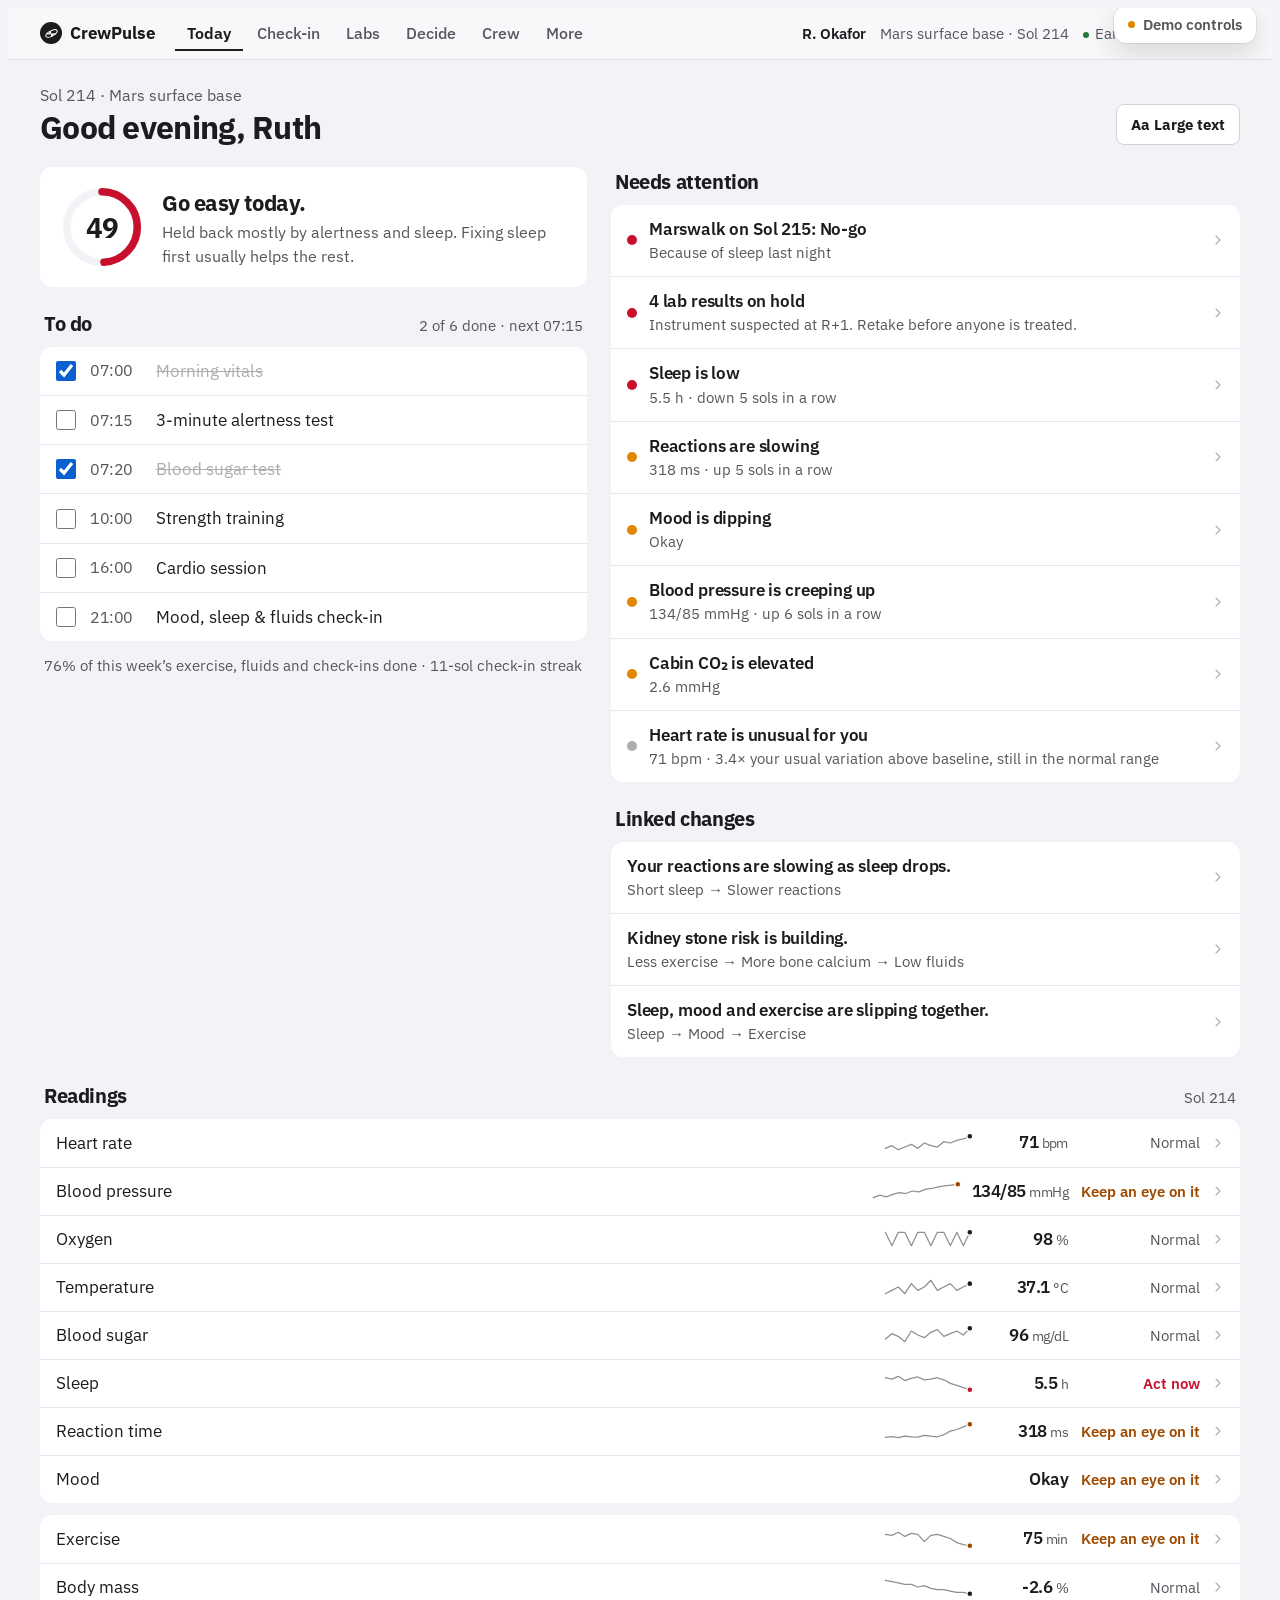
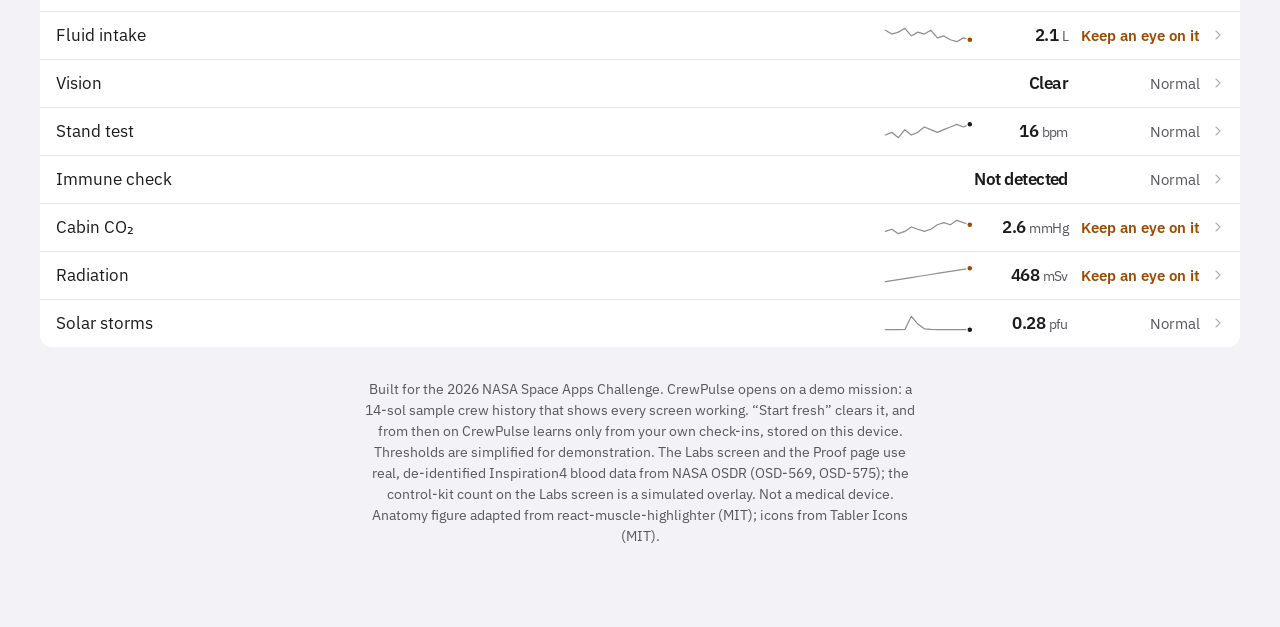
==== app.html @ 05806c50 "CrewPulse: NASA Space Apps 2026 entry Static site: index.html, app.html, proof.html, analysis, tests" ====
<!doctype html>
<html lang="en">
<head>
<meta charset="utf-8">
<meta name="viewport" content="width=device-width, initial-scale=1, viewport-fit=cover">
<link rel="icon" href="data:image/svg+xml,%3Csvg xmlns=%27http://www.w3.org/2000/svg%27 viewBox=%270 0 32 32%27%3E%3Ccircle cx=%2716%27 cy=%2716%27 r=%2715%27 fill=%27%231d1d1f%27/%3E%3Cpath d=%27M6 17h5l3-6 4 11 3-5h5%27 fill=%27none%27 stroke=%27%23fff%27 stroke-width=%272.4%27 stroke-linejoin=%27round%27 stroke-linecap=%27round%27/%3E%3C/svg%3E">
<title>CrewPulse</title>
<meta name="claude:viewport-fit-sides" content="cover">
<meta name="theme-color" content="#F2F2F7">
<style>
/* Layout: consumer-grade health app. Sidebar nav on desktop, bottom tab bar on phones.
   One question per view: Today (summary) → tap a tile → Detail (one chart, one takeaway, what to do, the research). */
/* Deep-space theme: one committed dark look. Planet colour follows the mission location. */
:root{
  --bg:#04060B; --card:rgba(17,22,33,.74); --card-solid:#111621; --card-2:rgba(22,25,29,.055); --ink:#EEF2F8; --on-ink:#05070D; --muted:#8E99AB; --faint:#4E5A6C;
  --line:rgba(22,25,29,.08); --edge:rgba(22,25,29,.07); --body:#1C2333;
  --good:#46D394; --good-soft:rgba(70,211,148,.14); --caution:#F5B54A; --caution-ink:#F5B54A; --caution-soft:rgba(245,181,74,.14); --warn:#FF6A5C; --warn-soft:rgba(255,106,92,.16);
  --link:#8DB4FF;
  --shadow:0 0 0 1px var(--edge),0 18px 40px rgba(0,0,0,.35);
  --f:"Manrope",system-ui,-apple-system,"Segoe UI",sans-serif;
  --f-d:"Space Grotesk","Manrope",system-ui,sans-serif;
  --f-m:"IBM Plex Mono",ui-monospace,Menlo,monospace;
  --r:22px;
  --planet:#E46A35; --planet-glow:rgba(228,106,53,.30);
  --planet-grad:radial-gradient(circle at 32% 26%,#F7A46B 0%,#D25E2C 30%,#8A3216 62%,#2B0E06 100%);
  color-scheme:dark;
}
:root[data-env="moon"]{--planet:#C9D0DA;--planet-glow:rgba(201,208,218,.20);
  --planet-grad:radial-gradient(circle at 70% 75%,rgba(0,0,0,.18) 0 7%,transparent 8%),radial-gradient(circle at 40% 60%,rgba(0,0,0,.14) 0 5%,transparent 6%),radial-gradient(circle at 32% 26%,#EEF1F5 0%,#AEB5C0 34%,#5D6571 70%,#1E2228 100%)}
:root[data-env="iss"]{--planet:#4DA3FF;--planet-glow:rgba(77,163,255,.30);
  --planet-grad:radial-gradient(ellipse at 45% 40%,rgba(22,25,29,.35) 0 4%,transparent 9%),radial-gradient(circle at 60% 55%,rgba(64,160,96,.55) 0 10%,transparent 18%),radial-gradient(circle at 32% 26%,#A6D8FF 0%,#2F82E0 30%,#164C9E 64%,#06142E 100%)}
:root[data-env="transit"]{--planet:#A493FF;--planet-glow:rgba(164,147,255,.24)}

*{box-sizing:border-box}
html,body{min-height:100%}
body{background:var(--bg);color:var(--ink);overflow-x:hidden;font-family:var(--f);font-size:16px;line-height:1.5;-webkit-font-smoothing:antialiased}
button,select,input{font:inherit;color:inherit}
:focus-visible{outline:2px solid var(--ink);outline-offset:3px}
h1,h2,h3,p{margin:0}
h1,h2,h3{text-wrap:balance;letter-spacing:-.02em}
a{color:var(--link)}
.n{font-variant-numeric:tabular-nums;letter-spacing:-.03em}
sup a{text-decoration:none;font-weight:700;font-size:12.5px;margin-left:1px}

.shell{display:grid;grid-template-columns:232px minmax(0,1fr);min-height:100vh}
nav.side{position:sticky;top:0;height:100vh;padding:28px 18px;display:flex;flex-direction:column;gap:6px;border-right:1px solid var(--line);
  padding-left:max(18px,env(safe-area-inset-left,0px))}
.logo{display:flex;align-items:center;gap:10px;font-weight:800;font-size:18px;letter-spacing:-.02em;padding:0 10px 22px}
.logo i{width:30px;height:30px;border-radius:50%;background:var(--ink);display:grid;place-items:center}
.tab{display:flex;align-items:center;gap:12px;padding:10px 12px;border-radius:12px;border:none;background:none;cursor:pointer;font-weight:600;color:var(--muted);text-align:left;width:100%}
.tab svg{width:20px;height:20px;flex:none}
.tab:hover{background:var(--card-2);color:var(--ink)}
.tab[aria-current="page"]{background:var(--card);color:var(--ink);box-shadow:var(--shadow)}
.side .mission{margin-top:auto;background:var(--card);border-radius:16px;padding:14px;box-shadow:var(--shadow);font-size:14.5px}
.side .mission b{display:block;font-size:15.5px}
.side .mission span{color:var(--muted)}

main{padding:32px max(16px,env(safe-area-inset-right,0px)) 48px 40px;min-width:0}
.view{max-width:1000px;margin:0 auto;display:flex;flex-direction:column;gap:22px}
.top{display:flex;justify-content:space-between;align-items:end;gap:16px;flex-wrap:wrap}
.top .eyebrow{color:var(--muted);font-weight:600;font-size:15.5px}
.top h1{font-size:34px;font-weight:800;line-height:1.1;margin-top:2px}
.lead{color:var(--muted);font-size:17px;max-width:62ch;margin-top:8px}
.envpick{appearance:none;background:var(--card) url("data:image/svg+xml,%3Csvg xmlns='http://www.w3.org/2000/svg' width='12' height='8'%3E%3Cpath d='M1 1l5 5 5-5' fill='none' stroke='%23888' stroke-width='1.6'/%3E%3C/svg%3E") no-repeat right 14px center;
  border:1px solid var(--line);border-radius:999px;padding:9px 38px 9px 16px;font-weight:600;font-size:15.5px;box-shadow:var(--shadow);cursor:pointer}

.card{background:var(--card);border-radius:var(--r);box-shadow:var(--shadow);padding:24px;min-width:0}
.sec{font-size:14.5px;font-weight:700;color:var(--muted);letter-spacing:.01em;margin-bottom:12px}
.secrow{display:flex;justify-content:space-between;align-items:baseline;gap:12px}
.secrow .sec{margin-bottom:12px}
.secrow span{font-size:14px;color:var(--muted)}

/* hero */
.hero{display:grid;grid-template-columns:auto 1fr;gap:32px;align-items:center}
.ring{position:relative;width:200px;height:200px}
.ring svg{width:100%;height:100%;transform:rotate(-90deg)}
.ring .c{position:absolute;inset:0;display:flex;flex-direction:column;align-items:center;justify-content:center}
.ring .c b{font-size:64px;font-weight:800;line-height:1;letter-spacing:-.04em}
.ring .c span{color:var(--muted);font-size:14.5px;font-weight:600;margin-top:4px}
.hero h2{font-size:28px;font-weight:800;line-height:1.15}
.hero p{color:var(--muted);margin-top:8px;max-width:46ch;font-size:16.5px}
.contrib{display:flex;flex-wrap:wrap;gap:8px;margin-top:18px}
.pill{display:inline-flex;align-items:center;gap:8px;background:rgba(255,255,255,.78);backdrop-filter:blur(8px);-webkit-backdrop-filter:blur(8px);color:var(--ink);border-radius:999px;padding:6px 12px 6px 10px;font-size:14.5px;font-weight:600;border:none;cursor:pointer}
.pill i{width:8px;height:8px;border-radius:50%;background:var(--faint)}
.pill.g i{background:var(--good)}.pill.c i{background:var(--caution)}.pill.w i{background:var(--warn)}
.pill span{color:var(--muted);font-weight:500}
@media (max-width:640px){.hero{grid-template-columns:1fr;justify-items:center;text-align:center}.hero p{margin-inline:auto}.contrib{justify-content:center}.ring{width:180px;height:180px}}

/* attention + insights */
.att{display:flex;flex-direction:column;gap:10px}
.attn{display:grid;grid-template-columns:48px 1fr auto;gap:16px;align-items:center;background:var(--card);border:none;border-radius:18px;padding:16px 18px;box-shadow:var(--shadow);cursor:pointer;text-align:left;width:100%}
.attn:hover{transform:translateY(-1px)}
.ic{width:48px;height:48px;border-radius:14px;display:grid;place-items:center;background:var(--card-2);flex:none}
.ic svg{width:24px;height:24px}
.w .ic{background:var(--warn-soft);color:var(--warn)}.c .ic{background:var(--caution-soft);color:var(--caution-ink)}.g .ic{background:var(--good-soft);color:var(--good)}
.attn b{display:block;font-size:17px;color:var(--ink)}
.attn span{color:var(--muted);font-size:15.5px}
.chev{color:var(--faint)}
.ins{display:grid;grid-template-columns:repeat(auto-fit,minmax(260px,1fr));gap:12px}
.insc{background:var(--card);border-radius:18px;box-shadow:var(--shadow);padding:18px;display:flex;flex-direction:column;gap:10px}
.insc .chain{display:flex;flex-wrap:wrap;align-items:center;gap:6px;font-size:14px;font-weight:700}
.insc .chain span{background:var(--card-2);border-radius:999px;padding:3px 10px}
.insc .chain i{color:var(--faint);font-style:normal}
.insc b{font-size:16.5px;line-height:1.3}
.insc p{color:var(--muted);font-size:15.5px}

/* tiles */
.tiles{display:grid;grid-template-columns:repeat(4,minmax(0,1fr));gap:12px}
.tiles.t3{grid-template-columns:repeat(3,minmax(0,1fr))}
@media (max-width:900px){.tiles,.tiles.t3{grid-template-columns:repeat(2,minmax(0,1fr))}}
.tile{background:var(--card);border:none;border-radius:18px;box-shadow:var(--shadow);padding:16px;text-align:left;cursor:pointer;display:flex;flex-direction:column;gap:14px;min-width:0;transition:transform .15s}
.tile:hover{transform:translateY(-2px)}
.tile .h{display:flex;align-items:center;justify-content:space-between;gap:8px;color:var(--muted);font-size:14.5px;font-weight:600}
.tile .h svg{width:18px;height:18px;flex:none}
.tile .v{font-size:30px;font-weight:800;line-height:1;letter-spacing:-.03em;font-variant-numeric:tabular-nums;white-space:nowrap;overflow:hidden;text-overflow:ellipsis}
.tile .v small{font-size:15.5px;font-weight:600;color:var(--muted);margin-left:3px;letter-spacing:0}
.st{font-size:14px;font-weight:700}
.st.g{color:var(--good)}.st.c{color:var(--caution-ink)}.st.w{color:var(--warn)}

/* plan */
.two{display:grid;grid-template-columns:minmax(0,1fr) minmax(0,1fr);gap:16px}
@media (max-width:820px){.two{grid-template-columns:minmax(0,1fr)}}
.plan{list-style:none;margin:0;padding:0}
.plan li+li{border-top:1px solid var(--line)}
.plan label{display:grid;grid-template-columns:26px 54px 1fr;gap:12px;align-items:center;padding:12px 0;cursor:pointer}
.plan input{appearance:none;width:24px;height:24px;border-radius:50%;border:2px solid var(--line);margin:0;cursor:pointer;display:grid;place-items:center}
.plan input:checked{background:var(--ink);border-color:var(--ink)}
.plan input:checked::after{content:"";width:9px;height:5px;border-left:2px solid var(--on-ink);border-bottom:2px solid var(--on-ink);transform:rotate(-45deg) translate(1px,-1px)}
.plan .t{color:var(--muted);font-size:15px;font-weight:600;font-variant-numeric:tabular-nums}
.plan .done .x{color:var(--faint);text-decoration:line-through}
.prog{display:flex;align-items:center;gap:16px;margin-bottom:8px;flex-wrap:wrap}
.prog b{font-size:28px;font-weight:800;letter-spacing:-.03em}
.bar{flex:1;height:8px;border-radius:4px;background:var(--card-2);overflow:hidden;min-width:80px}
.bar i{display:block;height:100%;background:var(--planet);border-radius:4px;transition:width .3s}
.weeks{display:flex;gap:6px;align-items:end;height:72px;margin-top:10px}
.weeks div{flex:1;display:flex;flex-direction:column;align-items:center;gap:6px;height:100%;justify-content:end}
.weeks i{width:100%;border-radius:6px;background:var(--body)}
.weeks i.on{background:var(--planet)}
.weeks span{font-size:12.5px;color:var(--muted);font-weight:600}

/* detail */
.back{display:inline-flex;align-items:center;gap:6px;background:none;border:none;color:var(--muted);font-weight:700;cursor:pointer;padding:0;font-size:15.5px}
.dh{display:flex;justify-content:space-between;align-items:end;gap:16px;flex-wrap:wrap}
.dh .big{font-size:60px;font-weight:800;line-height:.95;letter-spacing:-.04em;font-variant-numeric:tabular-nums}
.dh .big small{font-size:20px;color:var(--muted);font-weight:600;margin-left:4px;letter-spacing:0}
.badge{display:inline-block;font-size:14.5px;font-weight:700;border-radius:999px;padding:5px 12px}
.badge.g{background:var(--good-soft);color:var(--good)}.badge.c{background:var(--caution-soft);color:var(--caution-ink)}.badge.w{background:var(--warn-soft);color:var(--warn)}
.take{font-size:21px;font-weight:800;line-height:1.25;letter-spacing:-.02em}
.take+p{color:var(--muted);margin-top:4px}
.chart{margin-top:18px;overflow-x:auto}
.chart svg{width:100%;min-width:420px;height:auto;display:block}
.ax{fill:var(--muted);font-family:var(--f);font-size:12px;font-weight:600}
.steps{list-style:none;margin:0;padding:0;counter-reset:s;display:flex;flex-direction:column;gap:14px}
.steps li{counter-increment:s;display:grid;grid-template-columns:30px 1fr;gap:12px;align-items:start}
.steps li::before{content:counter(s);width:30px;height:30px;border-radius:50%;background:var(--card-2);display:grid;place-items:center;font-weight:800;font-size:14.5px}
.call{border-radius:18px;padding:18px 20px;background:var(--warn-soft);display:grid;grid-template-columns:auto 1fr;gap:14px;align-items:start}
.call svg{width:24px;height:24px;color:var(--warn)}
.call b{display:block;color:var(--warn);font-size:17px}
.call p{margin-top:2px}
.prose p{max-width:62ch}
.chips{display:flex;flex-wrap:wrap;gap:6px;margin-top:12px}
.chips span,.chips button{font-size:14px;font-weight:600;background:var(--card-2);border-radius:999px;padding:4px 11px;color:var(--muted);border:none}
.chips button{cursor:pointer}
.facts{list-style:none;margin:0;padding:0;display:flex;flex-direction:column}
.facts li{padding:12px 0;border-top:1px solid var(--line);font-size:16px}
.facts li:first-child{border-top:none;padding-top:0}
.kv{display:flex;gap:28px;flex-wrap:wrap;margin-top:16px}
.kv div b{display:block;font-size:22px;font-weight:800;letter-spacing:-.02em}
.kv div span{color:var(--muted);font-size:14.5px;font-weight:600}

/* body view */
.bodywrap{display:grid;grid-template-columns:minmax(0,1.5fr) minmax(0,1fr);gap:16px;align-items:start}
@media (max-width:820px){.bodywrap{grid-template-columns:minmax(0,1fr)}}
.fig{display:flex;flex-direction:column;gap:8px;padding:20px;overflow:hidden}
.fig svg{width:100%;height:auto;display:block}
.sil{fill:var(--body)}
.mk{cursor:pointer}
.mk .halo{opacity:.22}
@media (prefers-reduced-motion:no-preference){.mk.w .halo,.mk.c .halo{animation:pulse 2.2s ease-in-out infinite;transform-box:fill-box;transform-origin:center}}
@keyframes pulse{0%,100%{transform:scale(1);opacity:.25}50%{transform:scale(1.5);opacity:.05}}
.syslist{display:flex;flex-direction:column}
.sysrow{display:grid;grid-template-columns:40px minmax(0,1fr) auto;gap:4px 14px;align-items:center;padding:12px 4px;border:none;background:none;border-top:1px solid var(--line);cursor:pointer;text-align:left;width:100%}
.sysrow:first-child{border-top:none}
.sysrow .ic{width:40px;height:40px;border-radius:12px;grid-row:span 2}
.sysrow .ic svg{width:20px;height:20px}
.sysrow b{display:block;font-size:16px}
.sysrow span.s{font-size:14.5px;color:var(--muted)}
.sysrow .st{text-align:right;grid-column:3}

/* check-in */
.form{display:flex;flex-direction:column;gap:16px}
.fgrid{display:grid;grid-template-columns:repeat(3,minmax(0,1fr));gap:14px}
@media (max-width:720px){.fgrid{grid-template-columns:repeat(2,minmax(0,1fr))}}
.fld{display:flex;flex-direction:column;gap:6px;min-width:0}
.fld label{font-size:14.5px;font-weight:700;color:var(--muted)}
.fld .in{display:flex;align-items:baseline;gap:6px;background:var(--card-2);border-radius:14px;padding:10px 14px;border:2px solid transparent}
.fld .in:focus-within{border-color:var(--ink)}
.fld input{border:none;background:none;outline:none;width:100%;min-width:0;font-size:22px;font-weight:800;letter-spacing:-.02em;font-variant-numeric:tabular-nums;padding:0}
.fld .in span{color:var(--muted);font-weight:600;font-size:14.5px;white-space:nowrap}
.fld small{color:var(--muted);font-size:13.5px}
.fld details.how{font-size:14px;color:var(--muted)}.fld details.how summary{cursor:pointer;color:var(--ink);font-weight:600;padding:4px 0;list-style-position:inside}.fld details.how p{margin:4px 0 0;line-height:1.5}
.seg{display:flex;gap:6px;flex-wrap:wrap}
.seg button{flex:1;min-width:64px;border:none;background:var(--card-2);border-radius:12px;padding:10px 8px;font-weight:700;font-size:15px;cursor:pointer;display:flex;flex-direction:column;align-items:center;gap:2px}
.seg button em{font-style:normal;font-size:20px;font-weight:800}
.seg button[aria-pressed="true"]{background:var(--ink);color:var(--on-ink)}
.seg.wrap button{flex:0 0 auto;padding:9px 14px}
.btn{border:none;border-radius:999px;padding:13px 24px;font-weight:700;cursor:pointer;font-size:16px}
.btn.ghost{background:var(--card-2);color:var(--ink)}
.err{color:var(--warn);font-weight:600;font-size:15.5px}
.rowact{display:flex;gap:12px;align-items:center;flex-wrap:wrap}

/* PVT */
.pvt{margin-top:16px;height:220px;border-radius:18px;background:var(--card-2);display:flex;flex-direction:column;align-items:center;justify-content:center;gap:6px;cursor:pointer;user-select:none;-webkit-user-select:none;touch-action:manipulation;text-align:center;padding:16px}
.pvt b{font-size:56px;font-weight:800;letter-spacing:-.04em;font-variant-numeric:tabular-nums;line-height:1}
.pvt.go{background:var(--planet);color:var(--on-ink)}
.pvt.early{background:var(--warn-soft);color:var(--warn)}
.pvt span{color:var(--muted);font-weight:600;font-size:15.5px}
.pvt.go span{color:var(--on-ink);opacity:.7}
.pvtbar{height:4px;border-radius:2px;background:var(--line);overflow:hidden;margin-top:10px}
.pvtbar i{display:block;height:100%;background:var(--ink);width:0}

/* science */
.haz{display:grid;grid-template-columns:repeat(auto-fit,minmax(180px,1fr));gap:12px}
.hzc{background:var(--card);border-radius:18px;box-shadow:var(--shadow);padding:18px;display:flex;flex-direction:column;gap:8px}
.hzc b{font-size:17px}
.hzc p{color:var(--muted);font-size:15px}
.nums{display:grid;grid-template-columns:repeat(3,minmax(0,1fr));gap:12px}
@media (max-width:820px){.nums{grid-template-columns:repeat(2,minmax(0,1fr))}}
@media (max-width:480px){.nums{grid-template-columns:minmax(0,1fr)}}
.num{background:var(--card);border-radius:18px;box-shadow:var(--shadow);padding:18px}
.num b{display:block;font-size:32px;font-weight:800;letter-spacing:-.04em;line-height:1.05}
.num p{color:var(--muted);font-size:15px;margin-top:8px}
.tblwrap{overflow-x:auto;margin:-4px}
table{border-collapse:collapse;width:100%;min-width:640px;font-size:15px}
th,td{text-align:left;padding:10px 12px;border-top:1px solid var(--line);vertical-align:top}
th{font-size:13.5px;color:var(--muted);font-weight:700;border-top:none}
td:first-child{font-weight:700}
td.g{color:var(--good);font-weight:700}td.c{color:var(--caution-ink);font-weight:700}td.w{color:var(--warn);font-weight:700}
.refs{margin:0;padding-left:22px;display:flex;flex-direction:column;gap:8px;font-size:15px}
.refs li{padding-left:4px}
.refs span{color:var(--muted)}

.drop{border:1.5px dashed rgba(22,25,29,.18);border-radius:16px;padding:22px;text-align:center;display:flex;flex-direction:column;gap:10px;align-items:center}
.drop.over{border-color:var(--planet);background:var(--card-2)}
.drop input{max-width:100%;font-size:14.5px;color:var(--muted)}
.maplist{list-style:none;margin:12px 0 0;padding:0;display:flex;flex-direction:column;gap:6px;font-size:15px}
.maplist li b{font-family:var(--f-m);font-size:14px;font-weight:600}
.status{font-family:var(--f-m);font-size:12.5px;letter-spacing:0;text-transform:none;border-radius:999px;padding:3px 9px;background:var(--card-2);color:var(--muted);white-space:nowrap}
.status.live{background:var(--good-soft);color:var(--good)}
/* replay */
.replay{display:flex;align-items:center;gap:14px;flex-wrap:wrap;background:var(--card);border-radius:18px;padding:12px 16px;box-shadow:var(--shadow);backdrop-filter:blur(14px);-webkit-backdrop-filter:blur(14px)}
.replay input[type=range]{flex:1;min-width:140px;accent-color:var(--planet)}
.replay .rl{font-family:var(--f-m);font-size:13.5px;color:var(--muted);white-space:nowrap}
.replay .rl b{color:var(--ink);font-weight:600}
.playbtn{width:40px;height:40px;border-radius:50%;border:none;background:var(--ink);color:var(--on-ink);display:grid;place-items:center;cursor:pointer;flex:none}
.playbtn svg{width:16px;height:16px}
.btn.sm{padding:8px 14px;font-size:14.5px}
.topctl{display:flex;gap:10px;align-items:center;flex-wrap:wrap}
.aa{background:var(--card);border:1px solid var(--line);border-radius:999px;padding:9px 14px;font-weight:700;font-size:14.5px;cursor:pointer;box-shadow:var(--shadow)}
.aa[aria-pressed="true"]{background:var(--ink);color:var(--on-ink)}
html.lg{zoom:1.15}
/* EVA */
.verdict{display:grid;grid-template-columns:auto 1fr;gap:26px;align-items:center}
@media (max-width:560px){.verdict{grid-template-columns:1fr;justify-items:start}}
.vbadge{width:128px;height:128px;border-radius:50%;display:grid;place-items:center;font-family:var(--f-d);font-weight:700;font-size:22px;text-align:center;line-height:1.05;border:3px solid;padding:10px}
.vbadge.g{color:var(--good);border-color:var(--good);background:var(--good-soft)}
.vbadge.c{color:var(--caution);border-color:var(--caution);background:var(--caution-soft)}
.vbadge.w{color:var(--warn);border-color:var(--warn);background:var(--warn-soft)}
.verdict h2{font-size:28px;line-height:1.15}
.verdict p{color:var(--muted);margin-top:6px}
.checks{list-style:none;margin:0;padding:0}
.checks li{display:grid;grid-template-columns:34px minmax(0,1fr) auto;gap:14px;align-items:center;padding:13px 0;border-top:1px solid var(--line)}
.checks li:first-child{border-top:none;padding-top:0}
.ck{width:34px;height:34px;border-radius:50%;display:grid;place-items:center}
.ck svg{width:16px;height:16px}
.ck.g{background:var(--good-soft);color:var(--good)}.ck.c{background:var(--caution-soft);color:var(--caution)}.ck.w{background:var(--warn-soft);color:var(--warn)}.ck.n{background:var(--card-2);color:var(--muted)}
.checks b{display:block;font-size:16px}
.checks .r{color:var(--muted);font-size:15px}
.lnk{background:none;border:none;color:var(--link);font-weight:700;cursor:pointer;font-size:15px;padding:4px 0;white-space:nowrap}
/* crew */
.crewsum{display:flex;gap:10px;flex-wrap:wrap}
.crewsum span{background:var(--card);border-radius:999px;padding:8px 14px;font-weight:700;font-size:15px;box-shadow:var(--shadow)}
.crew{display:grid;grid-template-columns:repeat(2,minmax(0,1fr));gap:14px}
@media (max-width:760px){.crew{grid-template-columns:minmax(0,1fr)}}
.cm{display:flex;flex-direction:column;gap:12px}
.cmh{display:flex;align-items:center;gap:12px}
.avatar{width:46px;height:46px;border-radius:50%;display:grid;place-items:center;font-family:var(--f-d);font-weight:700;background:var(--card-2);flex:none;border:2px solid var(--line)}
.avatar.c{border-color:var(--caution)}.avatar.w{border-color:var(--warn)}.avatar.g{border-color:var(--good)}
.cmh b{display:block;font-size:17px}.cmh span{color:var(--muted);font-size:14.5px}
.cmh .rd{margin-left:auto;text-align:right}
.cmh .rd b{font-family:var(--f-d);font-size:26px;line-height:1}
.mini{display:grid;grid-template-columns:repeat(4,minmax(0,1fr));gap:8px}
.mini div{background:var(--card-2);border-radius:12px;padding:8px 10px;min-width:0}
.mini b{display:block;font-family:var(--f-d);font-size:17px;white-space:nowrap}
.mini span{font-size:13px;color:var(--muted)}
.flags{list-style:none;padding:0;margin:0;display:flex;flex-direction:column;gap:6px;font-size:15px}
.flags li::before{content:"";display:inline-block;width:7px;height:7px;border-radius:50%;margin-right:8px;background:var(--caution);vertical-align:1px}
.flags li.w::before{background:var(--warn)}.flags li.g::before{background:var(--good)}
/* send */
.steps3{display:grid;grid-template-columns:repeat(3,minmax(0,1fr));gap:10px;margin-top:14px}
@media (max-width:560px){.steps3{grid-template-columns:minmax(0,1fr)}}
.steps3 div{background:var(--card-2);border-radius:12px;padding:10px 12px}
.steps3 b{display:block;font-family:var(--f-d);font-size:20px}
.steps3 span{font-size:13.5px;color:var(--muted)}
.trk{height:6px;background:var(--line);border-radius:3px;overflow:hidden;margin-top:12px}
.trk i{display:block;height:100%;background:var(--planet);transition:width 1s linear}
.ob+.ob{border-top:1px solid var(--line);margin-top:16px;padding-top:16px}
.share{display:flex;flex-direction:column}
.share label{display:flex;align-items:center;justify-content:space-between;gap:12px;padding:12px 0;border-top:1px solid var(--line);cursor:pointer}
.share label:first-child{border-top:none;padding-top:0}
.share label b{display:block}.share label span{color:var(--muted);font-size:14.5px}
.sw{appearance:none;width:46px;height:26px;border-radius:13px;background:var(--line);position:relative;cursor:pointer;flex:none;margin:0;transition:background .2s}
.sw::after{content:"";position:absolute;top:3px;left:3px;width:20px;height:20px;border-radius:50%;background:var(--ink);transition:transform .2s}
.sw:checked{background:var(--planet)}.sw:checked::after{transform:translateX(20px);background:var(--on-ink)}
.side .mission .mtc{font-family:var(--f-m);font-size:13.5px;color:var(--planet);font-variant-numeric:tabular-nums}
@media (max-width:860px){.mtabs .tab{font-size:12px;padding:6px 0}.mtabs .tab svg{width:19px;height:19px}}
.simbadge{font-family:var(--f-m);font-size:12.5px;letter-spacing:0;text-transform:none;color:var(--link);border:1px solid rgba(141,180,255,.3);border-radius:6px;padding:4px 8px;margin:-10px 10px 14px;text-align:center}
.msim{display:none}
@media (max-width:860px){.msim{display:inline-block;font-family:var(--f-m);font-size:12.5px;letter-spacing:0;text-transform:none;color:var(--link);border:1px solid rgba(141,180,255,.3);border-radius:6px;padding:3px 7px;margin-top:6px}}
nav.side{overflow-y:auto}
.demo{display:flex;flex-direction:column;gap:8px;background:var(--card);border-radius:16px;padding:14px;box-shadow:var(--shadow);margin-top:14px}
.demo .sec{margin-bottom:0}
.demo select{appearance:none;width:100%;background:var(--card-2);border:1px solid var(--line);border-radius:10px;padding:8px 10px;font-size:14.5px;font-weight:600;cursor:pointer}
.lkrow{display:flex;align-items:center;justify-content:space-between;gap:10px;font-size:14.5px;font-weight:600;cursor:pointer}
.side .mission .lk.down i{background:var(--caution)}
.assess{list-style:none;margin:0;padding:0}
.assess li{display:grid;grid-template-columns:120px minmax(0,1fr);gap:14px;padding:11px 0;border-top:1px solid var(--line);font-size:15.5px}
.assess li:first-child{border-top:none;padding-top:0}
.assess li>span:first-child{font-family:var(--f-m);font-size:12.5px;letter-spacing:0;text-transform:none;color:var(--muted);padding-top:2px}
@media (max-width:560px){.assess li{grid-template-columns:minmax(0,1fr);gap:2px}}
.rcard{border:1px solid var(--line)}
.rstep{display:flex;gap:16px;align-items:flex-start;margin-top:6px}
.rstep .num2{width:36px;height:36px;border-radius:50%;background:var(--planet);color:var(--on-ink);display:grid;place-items:center;font-family:var(--f-d);font-weight:700;flex:none}
.rstep p{font-size:17px;font-weight:600;padding-top:5px}
.dots{display:flex;gap:6px;margin-top:14px}.dots i{width:22px;height:4px;border-radius:2px;background:var(--line)}.dots i.on{background:var(--planet)}
.status3{display:grid;grid-template-columns:repeat(3,minmax(0,1fr));gap:12px}
@media (max-width:760px){.status3{grid-template-columns:minmax(0,1fr)}}
.status3 ul{margin:8px 0 0;padding-left:18px;display:flex;flex-direction:column;gap:6px;font-size:15px}
.status3 h3{font-size:17px}
.pstate{font-family:var(--f-m);font-size:12.5px;letter-spacing:0;text-transform:none;border-radius:999px;padding:3px 9px;background:var(--card-2);color:var(--muted);margin-left:8px;vertical-align:2px}
.pstate.q{background:var(--caution-soft);color:var(--caution)}.pstate.ok{background:var(--good-soft);color:var(--good)}
:root{--holo:#7CCBFF}
/* glass surfaces */
.card,.tile,.attn,.insc,.hzc,.num,.replay,.demo,.side .mission{background-image:linear-gradient(180deg,rgba(22,25,29,.045),rgba(22,25,29,0) 42%);box-shadow:inset 0 1px 0 rgba(22,25,29,.07),var(--shadow)}
.tile,.attn,.sysrow,.insc{transition:transform .18s ease,box-shadow .18s ease,background-color .18s}
.tile:hover,.attn:hover{transform:translateY(-2px);box-shadow:inset 0 1px 0 rgba(22,25,29,.1),0 0 0 1px rgba(22,25,29,.12),0 22px 44px rgba(0,0,0,.45)}
.tile{gap:10px;position:relative;overflow:hidden}
.tile .h{justify-content:flex-start;gap:9px}
.tile .ti{width:28px;height:28px;border-radius:9px;display:grid;place-items:center;background:var(--card-2);color:var(--muted);flex:none}
.tile .ti svg{width:16px;height:16px}
.tile.t1 .ti{background:var(--caution-soft);color:var(--caution)}.tile.t2 .ti{background:var(--warn-soft);color:var(--warn)}
.tile.t2{box-shadow:inset 0 1px 0 rgba(22,25,29,.07),0 0 0 1px rgba(255,106,92,.35),0 18px 40px rgba(0,0,0,.35)}
.tile.t1{box-shadow:inset 0 1px 0 rgba(22,25,29,.07),0 0 0 1px rgba(245,181,74,.22),0 18px 40px rgba(0,0,0,.35)}
.tsp{display:block;width:100%;height:30px}
.st{display:inline-flex;align-items:center;gap:6px}
.st i{width:6px;height:6px;border-radius:50%;background:currentColor}
.tab[aria-current="page"] svg{color:var(--planet)}
.sysrow:hover{background:var(--card-2);border-radius:12px}
.vwrap{position:relative;width:160px;height:160px;display:grid;place-items:center;flex:none}
.vorbit{position:absolute;inset:0;width:100%;height:100%;color:var(--muted)}
@media (prefers-reduced-motion:no-preference){.vorbit{animation:spin 24s linear infinite}}
@keyframes spin{to{transform:rotate(360deg)}}
@media (prefers-reduced-motion:no-preference){.view.enter>*{animation:rise .5s cubic-bezier(.2,.7,.2,1) both}
 .view.enter>*:nth-child(2){animation-delay:.04s}.view.enter>*:nth-child(3){animation-delay:.08s}.view.enter>*:nth-child(4){animation-delay:.12s}.view.enter>*:nth-child(5){animation-delay:.16s}.view.enter>*:nth-child(n+6){animation-delay:.2s}}
@keyframes rise{from{transform:translateY(10px);opacity:.3}}
/* holographic body */
.scanhead{display:flex;justify-content:space-between;align-items:center;gap:12px;flex-wrap:wrap}
.scanstat{display:flex;align-items:center;gap:6px 10px;flex-wrap:wrap;font-family:var(--f-m);font-size:13px;color:var(--muted)}
.scanstat i{width:7px;height:7px;border-radius:50%;display:inline-block}
.scanstat i.s0{background:var(--holo)}.scanstat i.s1{background:var(--caution)}.scanstat i.s2{background:var(--warn)}
.scanfoot{color:var(--muted);font-size:14.5px}
.holo .grid{fill:none;stroke:var(--holo);stroke-opacity:.07;stroke-width:1}
.holo .skin{fill:url(#bodyfill);stroke:var(--holo);stroke-opacity:.75;stroke-width:1.6;cursor:pointer;transition:stroke .2s}
.holo .skin.s1{stroke:var(--caution);stroke-opacity:1}
.holo .skin.s2{stroke:var(--warn);stroke-opacity:1}
.holo .org{cursor:pointer;fill:var(--holo);fill-opacity:.16;stroke:var(--holo);stroke-opacity:.8;stroke-width:1.3;transition:fill-opacity .2s}
.holo .org .ln2{fill:none;stroke-width:1}
.holo .org[data-sys="bone"]{fill-opacity:.25;stroke-opacity:.45;stroke-width:2.2;stroke-linecap:round}
.holo .org:hover,.holo .org:focus-visible{fill-opacity:.38;outline:none}
.holo .org.s1{fill:var(--caution);stroke:var(--caution);fill-opacity:.3;stroke-opacity:1;filter:url(#glow)}
.holo .org.s2{fill:var(--warn);stroke:var(--warn);fill-opacity:.38;stroke-opacity:1;filter:url(#glow)}
.holo .org[data-sys="bone"].s1,.holo .org[data-sys="bone"].s2{fill-opacity:.4;stroke-opacity:.9}
@media (prefers-reduced-motion:no-preference){.holo .org.s2,.holo .skin.s2{animation:beat 1.6s ease-in-out infinite}.holo .org.s1{animation:beat 2.6s ease-in-out infinite}
 .scanbar{animation:scan 5.5s linear infinite}}
@keyframes beat{50%{fill-opacity:.12}}
@keyframes scan{from{transform:translateY(0)}to{transform:translateY(690px)}}
.holo .aura{cursor:pointer}
.holo .aura .hit{fill:none;stroke:transparent;stroke-width:14}
.holo .aura .ring2{fill:none;stroke:var(--holo);stroke-opacity:.35;stroke-width:1.2;stroke-dasharray:3 7}
.holo .aura.s1 .ring2{stroke:var(--caution);stroke-opacity:.85}.holo .aura.s2 .ring2{stroke:var(--warn);stroke-opacity:.9}
.holo .aura .pt2{fill:var(--holo);opacity:.6}.holo .aura.s1 .pt2{fill:var(--caution)}.holo .aura.s2 .pt2{fill:var(--warn)}
.holo .callout{cursor:pointer}
.holo .lead{fill:none;stroke:var(--holo);stroke-opacity:.35;stroke-width:1}
.holo .anch{fill:var(--holo)}
.holo .cl-n{font-family:var(--f-m);font-size:12.5px;letter-spacing:0;fill:var(--muted)}
.holo .cl-v{font-family:var(--f-d);font-size:17px;font-weight:600;fill:var(--ink)}
.holo .callout.s1 .lead,.holo .callout.s1 .anch{stroke:var(--caution);stroke-opacity:.8;fill:var(--caution)}.holo .callout.s1 .lead{fill:none}.holo .callout.s1 .cl-v{fill:var(--caution)}
.holo .callout.s2 .lead,.holo .callout.s2 .anch{stroke:var(--warn);stroke-opacity:.9;fill:var(--warn)}.holo .callout.s2 .lead{fill:none}.holo .callout.s2 .cl-v{fill:var(--warn)}
.holo .callout:hover .cl-n{fill:var(--ink)}
@media (max-width:640px){.holo .cl-n{font-size:14.5px}.holo .cl-v{font-size:21px}}
.split{display:flex;height:12px;border-radius:6px;overflow:hidden;gap:2px;margin-top:4px}
.split i.nt{background:var(--holo)}.split i.ch{background:var(--planet)}
.splitl{display:flex;flex-wrap:wrap;gap:6px 18px;margin-top:8px;font-size:14.5px;color:var(--muted)}
.splitl i{display:inline-block;width:8px;height:8px;border-radius:2px;margin-right:6px}
.splitl i.nt{background:var(--holo)}.splitl i.ch{background:var(--planet)}
.offgrid{display:grid;grid-template-columns:repeat(auto-fit,minmax(170px,1fr));gap:10px}
.off{display:flex;flex-direction:column;gap:6px;padding:14px;border-radius:14px;background:var(--card-2);text-decoration:none;color:var(--ink);border:1px solid var(--line);transition:border-color .2s,transform .2s;position:relative}
.off:hover{border-color:var(--planet);transform:translateY(-2px)}
.off .agency{font-family:var(--f-m);font-size:12.5px;letter-spacing:0;color:var(--planet)}
.off b{font-family:var(--f-d);font-size:16.5px;line-height:1.25}
.off span:not(.agency):not(.refn){color:var(--muted);font-size:14.5px}
.off .refn{position:absolute;top:12px;right:12px;font-family:var(--f-m);font-size:12.5px;color:var(--faint)}
.studies{display:grid;grid-template-columns:repeat(auto-fit,minmax(210px,1fr));gap:10px}
.study{background:var(--card-2);border-radius:14px;padding:14px;display:flex;flex-direction:column;gap:6px;align-items:flex-start}
.study b{font-family:var(--f-d);font-size:16px}.study p{color:var(--muted);font-size:14.5px;flex:1}
.status.off{background:rgba(141,180,255,.14);color:var(--link)}
.refs li.offref a{font-weight:700}
.team{display:grid;grid-template-columns:minmax(0,1.1fr) minmax(0,1fr) minmax(0,1.2fr);gap:20px;align-items:center}
@media (max-width:760px){.team{grid-template-columns:minmax(0,1fr)}}
.stepbtn{width:32px;height:32px;border-radius:50%;border:1px solid var(--line);background:var(--card-2);color:var(--ink);cursor:pointer;font-size:18px;line-height:1;flex:none;display:grid;place-items:center}
.stepbtn:disabled{opacity:.35;cursor:default}
.lnk{min-height:24px}
.chart{position:relative}
.chart .ax{font-size:12.5px}
.chart .rl2{fill:var(--muted);font-family:var(--f-m);letter-spacing:0}
.chart .vl{font-family:var(--f-d);font-weight:700;font-size:16px}
.chart .pt3{cursor:crosshair}
.chart .pt3 rect:nth-child(2){transition:opacity .15s}.chart:hover .pt3 rect:nth-child(2){opacity:.6}.chart .pt3:hover rect:nth-child(2){opacity:1}
.chart .pt3:hover .dot{r:6}
.chart .fut{opacity:.35}
.ctip{position:absolute;transform:translate(-50%,-110%);background:var(--card-solid);border:1px solid var(--line);color:var(--ink);font-family:var(--f-m);font-size:13.5px;padding:6px 10px;border-radius:8px;white-space:nowrap;pointer-events:none;box-shadow:0 8px 24px rgba(0,0,0,.45);z-index:2}
.segbar{display:flex;gap:4px;margin:2px 0 18px}
.segbar i{flex:1;height:6px;border-radius:3px;background:var(--good)}
.segbar i.c{background:var(--caution)}.segbar i.w{background:var(--warn)}
.cgroup+.cgroup{margin-top:18px}
.cglab{font-family:var(--f-m);font-size:12.5px;letter-spacing:0;text-transform:none;color:var(--planet);margin-bottom:6px}
.fld label{display:flex;align-items:center;gap:7px}
.fld .fi{width:22px;height:22px;border-radius:7px;background:var(--card-2);display:grid;place-items:center;color:var(--muted)}
.fld .fi svg{width:13px;height:13px}
.fld .in{transition:border-color .2s,box-shadow .2s}
.fld .in.s1{border-color:rgba(245,181,74,.55)}
.fld .in.s2{border-color:rgba(255,106,92,.7)}
.fld .in.s1:focus-within{border-color:var(--caution)}.fld .in.s2:focus-within{border-color:var(--warn)}
.fs{font-family:var(--f-m);font-size:12.5px;letter-spacing:0;text-transform:none}
.fs.s0{color:var(--good)}.fs.s1{color:var(--caution)}.fs.s2{color:var(--warn)}
.pvt{position:relative;overflow:hidden;isolation:isolate}
.pvt .tgt{position:absolute;inset:0;z-index:-1;background:radial-gradient(circle at 50% 50%,transparent 0 40px,rgba(124,203,255,.08) 41px 42px,transparent 43px 80px,rgba(124,203,255,.06) 81px 82px,transparent 83px 130px,rgba(124,203,255,.05) 131px 132px,transparent 133px),linear-gradient(rgba(124,203,255,.06),rgba(124,203,255,.06)) 50% 0/1px 100% no-repeat,linear-gradient(rgba(124,203,255,.06),rgba(124,203,255,.06)) 0 50%/100% 1px no-repeat}
.pvt.go .tgt{opacity:.25}
.hzc{position:relative}
.hzn{margin-top:auto;padding-top:8px;font-family:var(--f-m);font-size:12.5px;color:var(--muted);letter-spacing:0;text-transform:none}
.hzn b{font-family:var(--f-d);font-size:20px;color:var(--ink);margin-right:4px;letter-spacing:0}
.tab .ls{display:none}
@media (max-width:860px){.mtabs .tab .lf{display:none}.mtabs .tab .ls{display:block}.mtabs .tab{font-size:12.5px}}
/* ===== Mission-grade redesign layer =====
   Pure black ground, flat panels with hairlines (no frosted glass, no drop shadows),
   DIN-style display type (Barlow) set uppercase for titles and light for big numbers,
   one accent, colour only where it means something, HUD corner marks on key instruments. */
:root{--bg:#000;--card:#0A0B0E;--card-solid:#0A0B0E;--card-2:#141519;--line:#1F2026;--edge:#1F2026;--body:#1A1C22;
  --ink:#F2F3F5;--muted:#8A8F98;--faint:#4A4E57;--shadow:none;--f-d:"Barlow","Manrope",system-ui,sans-serif;--r:16px}
body{background:var(--bg)}
#stars{opacity:.55}
.nebula{opacity:.55}
.card,.tile,.attn,.insc,.hzc,.num,.replay,.demo,.side .mission,.tab[aria-current="page"],.envpick,.off,.study,.aa{backdrop-filter:none!important;-webkit-backdrop-filter:none!important}
.card,.tile,.attn,.insc,.hzc,.num,.replay,.demo,.side .mission{background:var(--card)!important;background-image:none!important;box-shadow:none!important;border:1px solid var(--line)}
.tile:hover,.attn:hover,.insc:hover,.hzc:hover{border-color:#D2CEC4;box-shadow:none!important;transform:translateY(-1px)}
.tile.t1{border-color:rgba(245,181,74,.38)}.tile.t2{border-color:rgba(255,106,92,.55)}
.tile.t1,.tile.t2{box-shadow:none!important}
.tile .ti,.attn .ic{box-shadow:none!important}
nav.side{background:var(--bg);border-right:1px solid var(--line)}
.tab{border-radius:10px;font-weight:600;letter-spacing:.01em}
.tab[aria-current="page"]{background:var(--card-2);box-shadow:none;border:none}
.envpick,.aa{background-color:transparent;border:1px solid #D2CEC4;box-shadow:none}
.envpick{background-image:url("data:image/svg+xml,%3Csvg xmlns='http://www.w3.org/2000/svg' width='12' height='8'%3E%3Cpath d='M1 1l5 5 5-5' fill='none' stroke='%23999' stroke-width='1.6'/%3E%3C/svg%3E")}
/* type */
h1,.top h1{font-family:var(--f-d);font-weight:600;text-transform:none;letter-spacing:.035em;font-size:40px;line-height:1}
@media (max-width:860px){.top h1{font-size:30px}}
.hero h2,.verdict h2,.take{font-family:var(--f-d);font-weight:600;letter-spacing:.005em}
.hero h2{font-size:32px}
.ring .c b,.dh .big,.tile .v,.num b,.cmh .rd b,.prog b,.kv div b,.mini b{font-family:var(--f-d);font-weight:300;letter-spacing:-.01em}
.ring .c b{font-size:76px}
.dh .big{font-size:84px;line-height:.9}
.tile .v{font-size:36px}
.tile .v small,.dh .big small{font-family:var(--f-m);font-size:13.5px;letter-spacing:0;text-transform:none;font-weight:500;margin-left:6px}
.num b{font-size:40px}
.vbadge{font-family:var(--f-d);text-transform:none;letter-spacing:0;font-size:18px;font-weight:600;box-shadow:none!important}
.logo{font-family:var(--f-d);text-transform:none;letter-spacing:0;font-weight:600;font-size:17px}
.logo i{box-shadow:none}
.btn{font-family:var(--f-d);text-transform:none;letter-spacing:0;font-weight:600;font-size:15px;padding:14px 26px}
.btn.sm{font-size:13.5px;padding:9px 16px}
.btn.ghost{background:transparent;border:1px solid #D2CEC4;color:var(--ink)}
.btn.ghost:hover{border-color:var(--ink)}
.cl-v{font-family:var(--f-d)!important;font-weight:500!important}
/* fewer glows: colour carries meaning, not decoration */
.st i{box-shadow:none}
.ring circle[stroke^="url"]{filter:none!important}
.segbar i.w{box-shadow:none}
.tab[aria-current="page"] svg{filter:none}
.chips span,.chips button{background:transparent;border:1px solid var(--line)}
.pill{background:var(--bg);border:1px solid var(--line)}
/* HUD corner marks */
.hud{position:relative}
.hud::after{content:"";position:absolute;inset:8px;pointer-events:none;z-index:2;
  background:
   linear-gradient(var(--muted),var(--muted)) top left/14px 1px no-repeat,linear-gradient(var(--muted),var(--muted)) top left/1px 14px no-repeat,
   linear-gradient(var(--muted),var(--muted)) top right/14px 1px no-repeat,linear-gradient(var(--muted),var(--muted)) top right/1px 14px no-repeat,
   linear-gradient(var(--muted),var(--muted)) bottom left/14px 1px no-repeat,linear-gradient(var(--muted),var(--muted)) bottom left/1px 14px no-repeat,
   linear-gradient(var(--muted),var(--muted)) bottom right/14px 1px no-repeat,linear-gradient(var(--muted),var(--muted)) bottom right/1px 14px no-repeat;opacity:.55}
/* planet: more like a photograph, less like a blob */
.planet{box-shadow:inset -60px -40px 90px rgba(0,0,0,.85),inset 18px 10px 40px rgba(22,25,29,.06),0 30px 70px rgba(0,0,0,.42)!important;opacity:1}
/* sections */
.sec{color:var(--muted);letter-spacing:0}
.attn{padding:18px 20px}
.attn .ic{border-radius:12px}
.toast{font-family:var(--f-d);letter-spacing:0;text-transform:none;font-size:14.5px}
/* anatomy figure */
.holo .mus path{fill:var(--holo);fill-opacity:.045;stroke:var(--holo);stroke-opacity:.42;stroke-width:1;vector-effect:non-scaling-stroke;transition:fill-opacity .2s}
.holo .mus{cursor:pointer}
.holo .mus:hover path{fill-opacity:.12}
.holo .mus.s1 path{stroke:var(--caution);stroke-opacity:.55;fill:var(--caution);fill-opacity:.06}
.holo .mus.s2 path{stroke:var(--warn);stroke-opacity:.7;fill:var(--warn);fill-opacity:.08}
.holo .skin{cursor:pointer;filter:none!important;animation:none!important}
.holo .skin path{fill:var(--holo);fill-opacity:.07;stroke:var(--holo);stroke-opacity:.7;stroke-width:1.1;vector-effect:non-scaling-stroke}
.holo .skin.s1 path{stroke:var(--caution);fill:var(--caution);fill-opacity:.1}
.holo .skin.s2 path{stroke:var(--warn);fill:var(--warn);fill-opacity:.12}
.holo .org{stroke-width:1.2}
.holo .org[data-sys="bone"]{stroke-width:1.6;stroke-opacity:.3;fill-opacity:.2}
.credit{color:var(--faint);font-size:13px;margin-top:-2px}
.holo .grid,.holo .scanwrap,.holo .lead{pointer-events:none}
@media (max-width:1240px){.bodywrap{grid-template-columns:minmax(0,1fr)}}
.sysrow .st{white-space:nowrap}
.ic{background:transparent!important;border:1px solid var(--line);color:var(--ink)}
.w .ic,.attn.w .ic{border-color:rgba(255,106,92,.45);color:var(--warn)}
.c .ic,.attn.c .ic{border-color:rgba(245,181,74,.4);color:var(--caution)}
.tile .ti{background:transparent!important;border:1px solid var(--line)}
.tile.t1 .ti{border-color:rgba(245,181,74,.4)}.tile.t2 .ti{border-color:rgba(255,106,92,.45)}
/* report */
.rep{font-family:ui-monospace,"SFMono-Regular",Menlo,monospace;font-size:14.5px;line-height:1.6;white-space:pre-wrap;background:var(--card-2);border-radius:16px;padding:18px;overflow-x:auto;margin:0}

/* mobile */
.mtabs{display:none}
@media (max-width:860px){
  .shell{grid-template-columns:minmax(0,1fr)}
  nav.side{display:none}
  main{padding:20px max(16px,env(safe-area-inset-right,0px)) calc(96px + env(safe-area-inset-bottom,0px)) max(16px,env(safe-area-inset-left,0px))}
  .top h1{font-size:28px}
  .mtabs{display:flex;position:fixed;left:0;right:0;bottom:0;z-index:10;background:rgba(255,255,255,.92);backdrop-filter:blur(14px);-webkit-backdrop-filter:blur(14px);border-top:1px solid var(--line);
    padding:8px max(8px,env(safe-area-inset-right,0px)) calc(8px + env(safe-area-inset-bottom,0px)) max(8px,env(safe-area-inset-left,0px))}
  .mtabs .tab{flex-direction:column;gap:3px;font-size:12.5px;padding:6px 2px;justify-content:center;align-items:center;box-shadow:none}
  .mtabs .tab[aria-current="page"]{background:none;color:var(--ink)}
}
.toast{position:fixed;left:50%;bottom:calc(24px + env(safe-area-inset-bottom,0px));transform:translateX(-50%);background:var(--ink);color:var(--on-ink);padding:11px 18px;border-radius:999px;font-weight:700;font-size:15.5px;z-index:30}
@media (max-width:860px){.toast{bottom:calc(92px + env(safe-area-inset-bottom,0px))}}
.foot{color:var(--muted);font-size:14px;text-align:center;max-width:70ch;margin:28px auto 0}
@media (prefers-reduced-motion:reduce){*{transition:none!important}}

/* space layer */
#stars{position:fixed;inset:0;width:100%;height:100%;z-index:-2;pointer-events:none}
.nebula{display:none}
.card,.tile,.attn,.insc,.hzc,.num,.side .mission,.tab[aria-current="page"],.envpick{backdrop-filter:blur(14px);-webkit-backdrop-filter:blur(14px)}
nav.side{border-right:1px solid var(--line);background:rgba(250,249,246,.35)}
h1,h2,.take,.dh .big,.tile .v,.ring .c b,.num b,.prog b,.kv div b,.pvt b,.fld input,.logo{font-family:var(--f-d)}
.top .eyebrow,.sec,.secrow span,.st,.badge,.side .mission .met,.chips span,.chips button,.insc .chain,th,.ax{font-family:var(--f-m)}
.top .eyebrow{text-transform:none;letter-spacing:0;font-size:13px;color:var(--planet)}
.sec{text-transform:none;letter-spacing:0;font-size:12.5px}
.st,.badge{letter-spacing:0;font-size:13px;text-transform:none}
.secrow span{font-size:12.5px}
.hero{position:relative;overflow:hidden;isolation:isolate}
.hero>.ring,.hero>div:not(.planet){position:relative;z-index:1}
.planet{position:absolute;z-index:0;right:-150px;bottom:-250px;width:440px;height:440px;border-radius:50%;background:var(--planet-grad);
  box-shadow:inset -40px -30px 80px rgba(0,0,0,.65),0 32px 80px rgba(0,0,0,.45);opacity:.9;pointer-events:none;transition:background .6s}
:root[data-env="transit"] .planet{width:120px;height:120px;right:40px;bottom:auto;top:28px;opacity:.75}
@media (max-width:640px){.planet{width:300px;height:300px;right:-140px;bottom:-200px;opacity:.55}}
.side .mission{display:flex;flex-direction:column;gap:2px}
.side .mission .pl{width:22px;height:22px;border-radius:50%;background:var(--planet-grad);margin-bottom:8px}
.side .mission .met{font-size:13.5px;color:var(--ink);margin-top:6px;font-variant-numeric:tabular-nums}
.side .mission .lk{font-size:13.5px;color:var(--muted)}
.side .mission .lk i{display:inline-block;width:6px;height:6px;border-radius:50%;background:var(--good);margin-right:6px;vertical-align:1px}
.helm{fill:none;stroke:rgba(22,25,29,.16);stroke-width:2}
.visor{fill:rgba(141,180,255,.08);stroke:rgba(141,180,255,.25);stroke-width:1.2}
.btn{background:var(--ink);color:var(--on-ink)}
/* ---- v15: Decide + Proof ---- */
.navsec{font-family:var(--f-m);font-size:12.5px;letter-spacing:0;text-transform:none;color:var(--faint);padding:14px 12px 4px}
.simbadge br{display:block}
.tg{display:inline-block;font-family:var(--f-m);font-size:12.5px;letter-spacing:0;font-weight:600;border-radius:999px;padding:3px 10px;border:1px solid currentColor;white-space:nowrap}
.tg.g{color:var(--good)}.tg.c{color:var(--caution)}.tg.w{color:var(--warn)}
.proofchip{display:grid;grid-template-columns:28px minmax(0,1fr) auto;gap:12px;align-items:center;width:100%;text-align:left;background:transparent;border:1px solid var(--line);border-radius:14px;padding:12px 16px;color:var(--muted);font-size:15.5px;cursor:pointer}
.proofchip>svg{width:22px;height:22px;color:var(--holo)}.proofchip b{color:var(--ink)}.proofchip:hover{border-color:var(--holo)}
.i4strip{display:grid;grid-template-columns:repeat(4,minmax(0,1fr));gap:12px;padding:18px 24px}
.i4strip b{display:block;font-family:var(--f-d);font-size:36px;font-weight:700;line-height:1}.i4strip span{font-size:14.5px;color:var(--muted)}
.i4hero p{color:var(--muted);max-width:70ch}.i4hero p b{color:var(--ink)}
.i4vs{display:grid;grid-template-columns:minmax(0,1fr) auto minmax(0,1fr);gap:20px;align-items:center;margin:6px 0 18px}
.i4vs>div{border:1px solid var(--line);border-radius:14px;padding:18px 20px}.i4vs .on{border-color:var(--holo);background:rgba(124,203,255,.05)}
.i4vs .n{display:block;font-family:var(--f-d);font-size:64px;font-weight:700;line-height:1;color:var(--muted)}.i4vs .on .n{color:var(--holo)}
.i4vs span{font-size:15.5px;color:var(--muted)}.i4vs em{font-style:normal;color:var(--ink);font-weight:600}
.vsx{font-family:var(--f-m);color:var(--faint);font-size:13.5px;letter-spacing:0;text-transform:none}
.i4minis{display:grid;grid-template-columns:repeat(4,minmax(0,1fr));gap:10px}
.i4c{width:100%;height:auto;display:block}
.i4c .labr{fill:var(--good);fill-opacity:.05}.i4c .labl{stroke:var(--good);stroke-opacity:.45;stroke-dasharray:4 4}
.i4c .pband{fill:var(--holo);fill-opacity:.16}.i4c .pmu{stroke:var(--holo);stroke-opacity:.5}
.i4c .flight{fill:var(--ink);fill-opacity:.05}.i4c .fl{font-family:var(--f-m);font-size:12px;letter-spacing:0;fill:var(--muted)}
.i4c .ln{fill:none;stroke:var(--ink);stroke-opacity:.55;stroke-width:1.5}
.i4c .pt{fill:var(--ink);stroke:var(--card-solid);stroke-width:2}.i4c .pt.pre{fill:var(--holo)}.i4c .pt.fl{fill:var(--caution)}
.i4c .ax{font-family:var(--f-m);font-size:12.5px;fill:var(--muted)}.i4c.mini .ax{font-size:14.5px}
.i4ctl{display:flex;gap:12px;flex-wrap:wrap;align-items:center;margin-bottom:12px}.i4ctl .seg{flex:1 1 320px}.i4ctl select{flex:1 1 220px;max-width:100%}
.i4big{overflow-x:auto}.i4big .i4c{min-width:520px}
.tbl{overflow-x:auto;margin-top:12px}.i4t{width:100%;border-collapse:collapse;font-size:15.5px}
.i4t th{text-align:left;font-family:var(--f-m);font-size:12.5px;letter-spacing:0;text-transform:none;color:var(--muted);font-weight:500;padding:8px 10px 8px 0;border-bottom:1px solid var(--line)}
.i4t td{padding:10px 10px 10px 0;border-bottom:1px solid var(--line);white-space:nowrap}
.rules{list-style:none;padding:0;margin:12px 0 0;display:grid;gap:8px}.rules li{padding-left:18px;position:relative;color:var(--muted)}.rules li b{color:var(--ink)}
.rules li::before{content:"";position:absolute;left:0;top:.6em;width:7px;height:7px;border-radius:2px;background:var(--holo)}.rules.lim li::before{background:var(--faint)}
.delay h2{font-family:var(--f-d);font-size:26px;line-height:1.15;margin:2px 0 8px;text-wrap:balance}.delay p{color:var(--muted);max-width:62ch}
.dl-top{display:grid;grid-template-columns:minmax(0,1.2fr) minmax(0,1fr);gap:24px;align-items:center}
.dlane{width:100%;height:auto}.dl-l{stroke:var(--holo);stroke-opacity:.5;stroke-dasharray:3 5}.dl-l.off{stroke:var(--warn)}
.dl-n circle{fill:var(--card-solid);stroke:var(--planet,var(--caution));stroke-width:1.5}.dl-n.e circle{stroke:var(--holo)}
.dl-n text,.dl-t{font-family:var(--f-m);font-size:12px;letter-spacing:0;fill:var(--muted)}
.dl-p{fill:var(--holo);animation:dlp 3.2s linear infinite}
@keyframes dlp{from{transform:translateX(0);opacity:0}10%{opacity:1}90%{opacity:1}to{transform:translateX(440px);opacity:0}}
@media (prefers-reduced-motion:reduce){.dl-p{animation:none;opacity:.8;transform:translateX(220px)}}
.dl-bars{display:grid;gap:10px;margin-top:18px}
.dl-bars>div{display:grid;grid-template-columns:130px minmax(0,1fr) 90px;gap:12px;align-items:center;font-size:15px}
.dl-bars span{color:var(--muted)}.dl-bars b{font-family:var(--f-m);font-size:14px;text-align:right}
.dl-bars i{display:block;height:8px;border-radius:4px;background:var(--faint)}.dl-bars i.on{background:var(--good)}.dl-bars i.off{background:var(--warn);opacity:.6}
.cwr{display:grid;gap:4px}
.cw{display:grid;grid-template-columns:minmax(0,1.1fr) minmax(0,1fr) auto;gap:16px;align-items:center;padding:12px 0;border-top:1px solid var(--line)}
.cw .r{display:block;font-size:14px;color:var(--muted)}.cw svg{width:100%;height:28px}
.cw line{stroke:var(--line);stroke-width:2}.cw circle{fill:var(--muted)}.cw circle.me{fill:var(--ink)}.cw circle.b{fill:var(--caution)}.cw circle.me.b{fill:var(--warn)}.cw circle.sh{fill:var(--holo)}.cw circle.sh.b{fill:var(--caution)}
@media (max-width:900px){.dl-top{grid-template-columns:minmax(0,1fr)}.cw{grid-template-columns:minmax(0,1fr) minmax(0,1fr)}.cw .tg{grid-column:1/-1;justify-self:start}}
@media (max-width:760px){.i4strip,.i4minis{grid-template-columns:repeat(2,minmax(0,1fr))}.i4vs{grid-template-columns:minmax(0,1fr)}.vsx{display:none}.i4vs .n{font-size:48px}.dl-bars>div{grid-template-columns:100px minmax(0,1fr) 70px}}

/* ---- v20: live mode, ladder, mission strip ---- */
.mstrip{display:flex;gap:8px 22px;flex-wrap:wrap;align-items:center;font-family:var(--f-m);font-size:13px;letter-spacing:0;text-transform:none;color:var(--muted);border:1px solid var(--line);border-radius:12px;padding:10px 16px;margin-bottom:18px;background:var(--card)}
.mstrip b{color:var(--ink);font-weight:500}.mstrip .dn{color:var(--warn)}.mstrip .md{margin-left:auto;color:var(--holo)}
.empty h2{font-family:var(--f-d);font-size:28px;line-height:1.15;margin:4px 0 10px;text-wrap:balance}.empty p{color:var(--muted);max-width:62ch}.empty p b{color:var(--ink)}
.steps3{margin:10px 0 0;padding-left:20px;display:grid;gap:10px;color:var(--muted)}.steps3 b{color:var(--ink)}
.lbar{position:relative;height:8px;border-radius:4px;background:var(--card-2)}.lbar i{display:block;height:100%;border-radius:4px;background:var(--holo)}.lbar em{position:absolute;top:-4px;width:2px;height:16px;background:var(--muted)}
.ltiles{display:grid;grid-template-columns:repeat(auto-fit,minmax(min(100%,280px),1fr));gap:12px;margin-bottom:16px}
.lt{border:1px solid var(--line);background:var(--card);border-radius:14px;padding:14px 16px;display:flex;flex-direction:column;gap:6px}
.lt .lab{font-family:var(--f-m);font-size:12.5px;letter-spacing:0;text-transform:none;color:var(--muted)}
.lt b{font-family:var(--f-d);font-size:34px;font-weight:600;line-height:1.1}.lt b.dim{color:var(--faint)}.lt .u{font-size:14.5px;color:var(--muted)}.lt small{font-size:14px;color:var(--muted)}
.lt.s1{border-color:var(--caution)}.lt.s1 small{color:var(--caution)}.lt.s2{border-color:var(--warn)}.lt.s2 small{color:var(--warn)}
.ph{max-width:240px;border-radius:10px;border:1px solid var(--line);display:block;margin-top:10px}
.ladder{list-style:none;margin:12px 0 0;padding:0;display:grid;grid-template-columns:repeat(4,minmax(0,1fr));gap:10px}
.ladder li{border:1px solid var(--line);border-radius:12px;padding:12px 14px;display:flex;flex-direction:column;gap:4px;color:var(--muted)}
.ladder li b{color:var(--ink);font-size:15.5px}.ladder li small{font-size:14px}.ladder .n{font-family:var(--f-m);font-size:12.5px;letter-spacing:0;color:var(--muted)}
.ladder li.on{border-color:var(--holo);background:rgba(124,203,255,.07)}.ladder li.on.k1{border-color:var(--caution);background:rgba(242,181,68,.07)}.ladder li.on.k2,.ladder li.on.k3{border-color:var(--warn);background:rgba(255,107,90,.07)}
@media (max-width:760px){.ladder{grid-template-columns:repeat(2,minmax(0,1fr))}.mstrip .md{margin-left:0}}
.dp{font-size:14.5px;color:var(--muted);margin:4px 0 10px}
.file{font-size:14.5px;color:var(--muted);max-width:100%;margin-top:6px}
.earth{display:grid;grid-template-columns:repeat(auto-fit,minmax(220px,1fr));gap:12px;margin-top:12px}.earth div{border:1px solid var(--line);border-radius:12px;padding:14px}.earth b{display:block;margin-bottom:4px}.earth span{font-size:14.5px;color:var(--muted)}

/* Interaction geometry: pills are actions and choices; rounded rectangles hold information. */
:root{--radius-control:999px;--radius-surface:16px;--radius-field:10px}
.btn,.tab,.seg button,.chips button,.aa,.envpick{border-radius:var(--radius-control)}
.btn,.tab,.seg button,.chips button,.aa,.envpick,.pill,.playbtn,.stepbtn{transition:transform .16s,border-color .18s,background-color .18s,color .18s}
.btn:active,.tab:active,.seg button:active,.chips button:active,.aa:active,.pill:active,.playbtn:active,.stepbtn:active{transform:scale(.98)}
.seg button{min-height:44px;padding-inline:14px}
.seg.wrap button{min-height:40px}
.fld .in,.demo select{border-radius:var(--radius-field)}
.card,.tile,.attn,.insc,.hzc,.num,.replay,.demo,.side .mission,.proofchip,.lt,.ladder li{border-radius:var(--radius-surface)}
.hud::after{display:none}
.btn{font-family:var(--f);text-transform:none;letter-spacing:-.01em;font-weight:700;font-size:15.5px}
.btn.sm{font-size:14.5px}
/* Labs: source check, trust badges, control countdown */
.tb{display:inline-flex;align-items:center;gap:5px;font-family:var(--f-m);font-size:12.5px;font-weight:600;letter-spacing:0;border-radius:999px;padding:4px 10px 4px 7px;white-space:nowrap}
.tb svg{width:13px;height:13px;flex:none}
.tb-g{background:var(--good-soft);color:var(--good)}.tb-c{background:var(--caution-soft);color:var(--caution)}.tb-w{background:var(--warn-soft);color:var(--warn)}.tb-n{background:var(--card-2);color:var(--muted);padding-left:10px}
.lseg button{font-size:13px;color:var(--muted);font-weight:600}.lseg button em{font-family:var(--f-d);font-size:17px;color:var(--ink)}
.lseg button[aria-pressed="true"]{color:var(--on-ink)}.lseg button[aria-pressed="true"] em{color:var(--on-ink)}
.labplay{display:flex;align-items:center;gap:14px;margin-top:14px;flex-wrap:wrap}.labplay span{color:var(--muted);font-size:15px}
.labplay .btn{display:inline-flex;align-items:center;gap:8px}
.lv{border:1px solid var(--line)}
.lv-w{border-color:rgba(255,106,92,.45);background:linear-gradient(180deg,rgba(255,106,92,.09),rgba(255,106,92,0) 46%),var(--card)}
.lv-c{border-color:rgba(245,181,74,.45);background:linear-gradient(180deg,rgba(245,181,74,.09),rgba(245,181,74,0) 46%),var(--card)}
.lv-g{border-color:rgba(70,211,148,.35);background:linear-gradient(180deg,rgba(70,211,148,.07),rgba(70,211,148,0) 46%),var(--card)}
.lvh{display:grid;grid-template-columns:52px minmax(0,1fr);gap:16px;align-items:start}
.lvi{width:52px;height:52px;border-radius:16px;display:grid;place-items:center;background:var(--card-2)}.lvi svg{width:26px;height:26px}
.lv-w .lvi{background:var(--warn-soft);color:var(--warn)}.lv-c .lvi{background:var(--caution-soft);color:var(--caution)}.lv-g .lvi{background:var(--good-soft);color:var(--good)}
.lvh h2{font-family:var(--f-d);font-size:30px;font-weight:700;line-height:1.12;margin:2px 0 8px}
.lv-w .lvh h2{color:var(--warn)}.lv-c .lvh h2{color:var(--caution)}.lv-g .lvh h2{color:var(--good)}
.lvh p{color:var(--muted);max-width:74ch}.lvh p b{color:var(--ink)}.lvh .sec{margin-bottom:4px}
.lpick{display:grid;grid-template-columns:repeat(3,minmax(0,1fr));gap:8px;margin:20px 0 4px}
.lpick span{display:flex;align-items:center;justify-content:center;gap:6px;border:1px solid var(--line);border-radius:12px;padding:10px 8px;font-weight:700;font-size:15px;color:var(--faint);text-align:center}
.lpick span.on{color:var(--ink);border-color:currentColor;background:var(--card-2)}.lv-w .lpick span.on{color:var(--warn)}.lv-c .lpick span.on{color:var(--caution)}
.lvtwo{margin-top:20px;gap:28px}
.lev{list-style:none;margin:0;padding:0;display:grid;gap:12px}
.lev li{display:grid;grid-template-columns:24px minmax(0,1fr);gap:10px;align-items:start;opacity:.55}
.lev li.hit{opacity:1}
.lev li i{width:22px;height:22px;border-radius:50%;border:1.5px solid var(--faint);display:grid;place-items:center;margin-top:1px}
.lev li i svg{width:13px;height:13px}
.lev li.hit i{border-color:var(--holo);color:var(--holo);background:rgba(124,203,255,.1)}
.lev li.hit.p-environment i{border-color:var(--caution);color:var(--caution);background:var(--caution-soft)}
.lev li.hit.p-handling i{border-color:var(--caution);color:var(--caution);background:var(--caution-soft)}
.lev b{display:block;font-size:16px}.lev .r{display:block;color:var(--muted);font-size:15px;margin-top:2px}
.lact{font-weight:700;font-size:16.5px}
.lsteps{margin:10px 0 0;padding-left:20px;display:grid;gap:8px;color:var(--muted);font-size:16px}.lsteps b{color:var(--ink)}
.lnote{color:var(--muted);font-size:14.5px;margin-top:12px}.lnote a{color:var(--link)}
.lqc{display:grid;grid-template-columns:auto minmax(0,1fr);gap:14px;align-items:start;margin-top:18px;padding-top:18px;border-top:1px solid var(--line)}
.lqc b{display:block}.lqc p{color:var(--muted);font-size:15.5px;margin-top:4px}
.lothers li{grid-template-columns:34px minmax(0,1fr) auto}.lothers .ck svg{width:20px;height:20px;color:var(--muted)}
.ltrust{display:grid;grid-template-columns:repeat(5,minmax(0,1fr));gap:10px}
.ltrust>div{border:1px solid var(--line);border-radius:14px;padding:14px 14px 12px}
.ltrust b{display:block;font-family:var(--f-d);font-size:34px;font-weight:700;line-height:1}
.ltrust span{font-size:14px;color:var(--muted);font-weight:600}
.ltrust .g b{color:var(--good)}.ltrust .c b{color:var(--caution)}.ltrust .w b{color:var(--warn)}
.lminis>div{display:flex;flex-direction:column;gap:8px;align-items:flex-start}
.lwhy{color:var(--muted);font-size:14px;margin-left:6px}
.lkgrid{display:grid;grid-template-columns:repeat(3,minmax(0,1fr));gap:12px;margin-bottom:14px}
.lkgrid b{display:block;font-family:var(--f-d);font-size:44px;font-weight:700;line-height:1}
.lkgrid span{font-size:14.5px;color:var(--muted)}
.lkn b{color:var(--caution)}
.lkbar i{background:var(--caution)}
.lrule{margin-top:14px;padding:14px 16px;border-radius:14px;background:var(--card-2);font-size:16px;color:var(--muted)}.lrule b{color:var(--ink)}
.lkact{display:flex;gap:8px;flex-wrap:wrap;margin-top:14px}.lkact .btn[disabled]{opacity:.4;cursor:not-allowed}
.llog{list-style:none;margin:14px 0 0;padding:0;display:grid;gap:6px;font-family:var(--f-m);font-size:13.5px;color:var(--muted)}
.llog li{padding-left:14px;position:relative}.llog li::before{content:"";position:absolute;left:0;top:.55em;width:6px;height:6px;border-radius:50%;background:var(--holo)}
.lfp td{white-space:normal;vertical-align:top}.ldl td,.ldl th{white-space:normal;vertical-align:bottom}.i4t.ldl{table-layout:fixed;width:100%;min-width:0}.ldl th:first-child{width:42%}.ldl th{letter-spacing:.02em;font-size:12.5px}.ldlwrap{min-width:0;overflow:hidden}
.lcap{font-weight:700;font-size:15.5px;margin-bottom:4px}.lcap.g{color:var(--good)}.lcap.w{color:var(--caution)}
.labchip{border-color:rgba(255,106,92,.4)}.labchip>svg{color:var(--warn)}
@media (max-width:760px){.ltrust{grid-template-columns:repeat(2,minmax(0,1fr))}.lpick{grid-template-columns:minmax(0,1fr)}.lvh{grid-template-columns:minmax(0,1fr)}.lvh h2{font-size:25px}.lkgrid b{font-size:34px}.lseg button{min-width:76px}}

/* ===== Native layer =====
   Follows platform conventions instead of a custom look: the system typeface, a grouped grey ground,
   plain white panels with no border or shadow, bold large titles, and colour only for status. */
:root{
  --bg:#F2F2F7;--card:#FFFFFF;--card-solid:#FFFFFF;--card-2:#F2F2F7;--line:#E5E5EA;--edge:#E5E5EA;--body:#E5E5EA;
  --ink:#1C1C1E;--on-ink:#FFFFFF;--muted:#6C6C70;--faint:#AEAEB2;
  --good:#1F7A37;--good-soft:#E4F4E8;--caution:#A04A00;--caution-ink:#A04A00;--caution-soft:#FFF0DC;--warn:#C8102E;--warn-soft:#FDE8EB;
  --link:#0A60D0;--holo:#0A60D0;--planet:#1C1C1E;--planet-glow:transparent;--shadow:none;
  --f:-apple-system,BlinkMacSystemFont,"Segoe UI",Roboto,"Helvetica Neue",Arial,sans-serif;--f-d:var(--f);--f-m:var(--f);
  --r:12px;--radius-surface:12px;--radius-control:10px;--radius-field:8px;
  color-scheme:light;
}
html{background:var(--bg)}
body{background:var(--bg);font-family:var(--f);font-size:16px;line-height:1.47;color:var(--ink)}
#stars,.nebula,.planet,.side .mission .pl{display:none!important}
.hud::after{display:none!important}
:focus-visible{outline:2px solid var(--link);outline-offset:2px}
svg text{letter-spacing:0}
.rep,.tpl,pre,code{font-family:ui-monospace,SFMono-Regular,Menlo,Consolas,monospace}

/* panels: white on grey, nothing else */
.card,.tile,.attn,.insc,.hzc,.num,.replay,.demo,.side .mission{background:var(--card)!important;border:none!important;box-shadow:none!important;border-radius:var(--r)}
.card{padding:20px 22px}
.tile:hover,.attn:hover,.insc:hover,.hzc:hover{transform:none;background:#FAFAFC!important}
.view{max-width:940px;gap:16px}
main{padding:28px max(20px,env(safe-area-inset-right,0px)) 56px 36px}

/* sidebar */
.shell{grid-template-columns:232px minmax(0,1fr)}
nav.side{background:#E9E9EE;border-right:1px solid #DCDCE1;padding:22px 12px;backdrop-filter:none}
.logo{font-family:var(--f);text-transform:none;letter-spacing:-.01em;font-weight:700;font-size:17px;padding:0 10px 16px}
.logo i{width:26px;height:26px;background:var(--ink)}
.tab{border-radius:8px;font-weight:400;font-size:16px;color:var(--ink);padding:7px 10px;letter-spacing:0;gap:10px}
.tab svg{width:19px;height:19px;color:var(--link)}
.tab:hover{background:rgba(0,0,0,.05);color:var(--ink)}
.tab[aria-current="page"]{background:rgba(0,0,0,.09);color:var(--ink);font-weight:600;box-shadow:none}
.navsec{font-family:var(--f);font-size:14.5px;letter-spacing:0;text-transform:none;font-weight:600;color:var(--muted);padding:18px 10px 4px}
.simbadge{font-family:var(--f)!important;text-transform:none!important;letter-spacing:0!important;font-size:14px!important;font-weight:400;color:var(--muted)!important;border:none!important;background:transparent!important;padding:0 10px 12px!important;text-align:left!important;margin:0!important}
.side .mission,.demo{background:transparent!important;padding:12px 10px;font-size:14.5px}
.side .mission .met,.side .mission .mtc{font-family:var(--f);font-size:14px;color:var(--muted)}
.demo .sec{margin-bottom:8px}

/* type */
h1,.top h1{font-family:var(--f);font-weight:700;text-transform:none;letter-spacing:-.022em;font-size:34px;line-height:1.12}
h2,h3{letter-spacing:-.015em}
.hero h2,.lvh h2,.take,.verdict h2{font-family:var(--f);font-weight:700;letter-spacing:-.02em}
.hero h2{font-size:28px}
.top .eyebrow{font-family:var(--f);text-transform:none;letter-spacing:0;font-size:16px;font-weight:400;color:var(--muted)}
.lead{font-size:17px;line-height:1.47;color:var(--muted);max-width:66ch;margin-top:10px}
.sec{font-family:var(--f);text-transform:none;letter-spacing:-.01em;font-size:17px;font-weight:600;color:var(--ink);margin-bottom:12px}
.view>.sec,.view>div>.sec{font-size:20px;font-weight:700;margin:10px 0 2px}
.secrow span{font-family:var(--f);font-size:14.5px;color:var(--muted)}
.st,.badge{font-family:var(--f);letter-spacing:0;font-size:14.5px;text-transform:none;font-weight:600}
th,.i4t th{font-family:var(--f);text-transform:none;letter-spacing:0;font-size:14.5px;font-weight:600;color:var(--muted)}
.ax,.i4c .ax,.i4c .fl{font-family:var(--f);letter-spacing:0}
.ring .c b,.dh .big,.tile .v,.num b,.cmh .rd b,.prog b,.kv div b,.mini b,.ltrust b,.lkgrid b,.i4strip b,.i4vs .n{font-family:var(--f);font-weight:700;letter-spacing:-.03em;font-variant-numeric:tabular-nums}
.ring .c b{font-size:64px}
.dh .big{font-size:64px;line-height:1}
.tile .v{font-size:28px}
.tile .v small,.dh .big small{font-family:var(--f);font-size:15.5px;letter-spacing:0;text-transform:none;font-weight:500;color:var(--muted)}
.vbadge,.toast,.insc .chain,.chips span,.chips button{font-family:var(--f);text-transform:none;letter-spacing:0}
.fld input,.pvt b{font-family:var(--f);font-weight:600;letter-spacing:-.02em}
.met,.mtc,.n,td,.ax{font-variant-numeric:tabular-nums}
.mstrip{font-family:var(--f)!important;text-transform:none!important;letter-spacing:0!important;font-size:14.5px!important;background:transparent!important;border:none!important;border-radius:0!important;padding:0 0 6px!important;color:var(--muted)}
.mstrip b{font-weight:600;color:var(--ink)}
.foot{font-size:14px;color:var(--muted);line-height:1.5;margin-top:32px}

/* controls */
.btn{font-family:var(--f);text-transform:none;letter-spacing:0;font-weight:600;font-size:16px;padding:9px 16px;border-radius:10px;background:var(--link);color:#fff}
.btn:hover{background:#0853B8}
.btn.sm{font-size:15.5px;padding:7px 13px;border-radius:8px}
.btn.ghost{background:#E9E9EB;border:none;color:var(--ink)}
.btn.ghost:hover{background:#DEDEE2}
.envpick,.aa,.scenpick{background-color:#fff;border:1px solid #D1D1D6;border-radius:8px;box-shadow:none;color:var(--ink)}
.side .scenpick,.side .envpick{background-color:#F7F7FA}
.envpick{background-image:url("data:image/svg+xml,%3Csvg xmlns='http://www.w3.org/2000/svg' width='12' height='8'%3E%3Cpath d='M1 1l5 5 5-5' fill='none' stroke='%236C6C70' stroke-width='1.6'/%3E%3C/svg%3E")}
.seg{gap:2px;background:#E9E9EB;border-radius:9px;padding:2px}
.seg button{background:transparent;border-radius:7px;color:var(--ink);font-weight:500;min-height:34px}
.seg button[aria-pressed="true"]{background:#fff;color:var(--ink);font-weight:600;box-shadow:0 1px 3px rgba(0,0,0,.12),0 0 0 .5px rgba(0,0,0,.04)}
.pill{background:#F2F2F7;border:none;color:var(--ink);backdrop-filter:none;border-radius:8px}
.chips span,.chips button{background:#F2F2F7;border:none;border-radius:6px}
.ic,.tile .ti{border:none!important;background:#F2F2F7!important;border-radius:8px}
.w .ic,.attn.w .ic,.tile.t2 .ti{background:var(--warn-soft)!important;color:var(--warn)}
.c .ic,.attn.c .ic,.tile.t1 .ti{background:var(--caution-soft)!important;color:var(--caution)}
.toast{background:rgba(28,28,30,.92);color:#fff;border-radius:12px;font-weight:600;font-size:16px;box-shadow:0 8px 24px rgba(0,0,0,.18)}
.tg{font-family:var(--f);font-size:14px;letter-spacing:0;font-weight:600;border:none;border-radius:6px;padding:2px 7px}
.tg.g{background:var(--good-soft);color:var(--good)}.tg.c{background:var(--caution-soft);color:var(--caution)}.tg.w{background:var(--warn-soft);color:var(--warn)}
.tb{font-family:var(--f);font-size:14px;letter-spacing:0;font-weight:600;border-radius:6px;padding:3px 8px 3px 5px}
.call{border-radius:12px}

/* charts */
.i4c .labr{fill:var(--good);fill-opacity:.05}.i4c .labl{stroke:var(--good);stroke-opacity:.45}
.i4c .pband{fill:var(--ink);fill-opacity:.08}.i4c .pmu{stroke:var(--ink);stroke-opacity:.25}
.i4c .flight{fill:var(--ink);fill-opacity:.04}
.i4c .ln{stroke:var(--ink);stroke-opacity:.6;stroke-width:1.3}
.i4c .pt{fill:var(--ink);stroke:#fff}.i4c .pt.pre{fill:#fff;stroke:var(--ink);stroke-width:1.4}.i4c .pt.fl{fill:var(--warn);stroke:#fff}
.helm{stroke:rgba(0,0,0,.2)}

/* Labs */
.lv{border:none!important;background:var(--card)!important}
.lvi{border-radius:50%;width:40px;height:40px}.lvi svg{width:22px;height:22px}
.lv-w .lvi{background:var(--warn);color:#fff}.lv-c .lvi{background:#E08600;color:#fff}.lv-g .lvi{background:var(--good);color:#fff}
.lvh{grid-template-columns:40px minmax(0,1fr);gap:14px}
.lvh .sec{font-size:14.5px;font-weight:400;color:var(--muted);margin-bottom:2px}
.lvh h2{font-size:28px;line-height:1.15;margin:0 0 6px}
.lv-w .lvh h2,.lv-c .lvh h2,.lv-g .lvh h2{color:var(--ink)}
.lvh p{font-size:16px;color:var(--muted)}
.lpick{gap:2px;background:#E9E9EB;border-radius:9px;padding:2px;margin:18px 0 2px;border:none}
.lpick span{border:none;border-radius:7px;color:var(--muted);font-weight:500;padding:7px 8px;background:transparent;font-size:15.5px}
.lpick span.on,.lv-w .lpick span.on,.lv-c .lpick span.on{background:#fff;font-weight:600;color:var(--ink);box-shadow:0 1px 3px rgba(0,0,0,.12)}
.lpick span.on svg{color:var(--link)}
.lvtwo{margin-top:18px;gap:24px}
.lev{gap:10px}
.lev li i{border-color:#C7C7CC;width:20px;height:20px}
.lev li.hit i,.lev li.hit.p-environment i,.lev li.hit.p-handling i{border-color:var(--link);color:#fff;background:var(--link)}
.lev b{font-size:16px;font-weight:600}.lev .r{font-size:15.5px}
.lact{font-size:16px;font-weight:600}
.lsteps{font-size:16px}
.lnote{font-size:14.5px;color:var(--muted)}
.lseg button{flex-direction:column;font-size:13px;color:var(--muted);min-height:44px}
.lseg button em{font-family:var(--f);font-style:normal;font-weight:600;font-size:16px;letter-spacing:-.01em;color:var(--ink)}
.labplay .btn{background:#E9E9EB;color:var(--ink)}
.lseg button[aria-pressed="true"],.lseg button[aria-pressed="true"] em{color:var(--ink)}
.side .btn.ghost{background:rgba(0,0,0,.06);font-weight:500}
.side .btn.ghost:hover{background:rgba(0,0,0,.1)}
.ltrust{gap:0;border-top:1px solid var(--line);border-bottom:1px solid var(--line)}
.ltrust>div{border:none;background:transparent;border-radius:0;padding:12px 14px 12px 0}
.ltrust>div+div{border-left:1px solid var(--line);padding-left:14px}
.ltrust b{font-size:28px}
.ltrust span{font-size:14.5px;font-weight:400}
.lkgrid b{font-size:34px}
.lkn b{color:var(--ink)}
.lkbar{background:#E5E5EA}.lkbar i{background:#E08600}
.lrule{background:#F2F2F7;border-radius:10px;color:var(--ink);font-size:16px}
.llog{font-family:var(--f);font-size:14.5px}
.proofchip,.labchip{background:#fff;border:none;border-radius:12px;box-shadow:none;color:var(--muted);font-size:16px}
.labchip>svg{color:var(--warn)}
.lqc{border-top:1px solid var(--line)}
.lcap{font-size:16px;font-weight:600}.lcap.g,.lcap.w{color:var(--ink)}
.i4t td{border-bottom-color:var(--line)}

@media (max-width:860px){
  .shell{grid-template-columns:minmax(0,1fr)}
  main{padding:16px max(16px,env(safe-area-inset-right,0px)) calc(92px + env(safe-area-inset-bottom,0px)) max(16px,env(safe-area-inset-left,0px))}
  .top h1{font-size:30px}
  .card{padding:16px}
  .mtabs{background:rgba(249,249,249,.94);border-top:.5px solid #C6C6C8}
  .mtabs .tab{font-size:12.5px;font-weight:500;color:var(--muted)}
  .mtabs .tab svg{color:currentColor}
  .mtabs .tab[aria-current="page"]{background:none;box-shadow:none;color:var(--link)}
  .ltrust{grid-template-columns:repeat(3,minmax(0,1fr))}
  .lvh h2{font-size:24px}
}

/* ===== Shell v6: a top bar and one column. The product first, demo controls tucked away. ===== */
.shell{display:block}
nav.side{position:sticky;top:0;z-index:20;height:auto;min-height:52px;flex-direction:row;align-items:center;gap:20px;padding:0 max(20px,env(safe-area-inset-left,0px));
  background:rgba(249,249,251,.88);backdrop-filter:saturate(180%) blur(18px);-webkit-backdrop-filter:saturate(180%) blur(18px);border-right:none;border-bottom:1px solid rgba(0,0,0,.1)}
.logo{padding:0;font-size:17px;gap:8px;flex:none}
.logo i{width:22px;height:22px}.logo i svg{width:15px;height:15px}
.simbadge,.navsec,.mstrip{display:none!important}
#sidetabs{display:flex;align-items:center;gap:2px;min-width:0}
#sidetabs .tab{width:auto;padding:6px 12px;font-size:16px;border-radius:7px;color:var(--muted);font-weight:500;white-space:nowrap}
#sidetabs .tab svg{display:none}
#sidetabs .tab:hover{background:rgba(0,0,0,.05);color:var(--ink)}
#sidetabs .tab[aria-current="page"]{background:transparent;color:var(--ink);font-weight:600;box-shadow:inset 0 -2px 0 var(--ink);border-radius:0}
.tab .ls{display:none}
.morem{position:relative}
.morem summary{list-style:none;cursor:pointer;padding:6px 12px;font-size:16px;border-radius:7px;color:var(--muted);font-weight:500}
.morem summary::-webkit-details-marker{display:none}
.morem summary:hover{background:rgba(0,0,0,.05);color:var(--ink)}
.morem[open] summary{background:rgba(0,0,0,.07);color:var(--ink)}
.morem .pop{position:absolute;top:calc(100% + 6px);left:0;min-width:190px;background:#fff;border-radius:12px;padding:6px;box-shadow:0 0 0 .5px rgba(0,0,0,.12),0 12px 32px rgba(0,0,0,.16);display:flex;flex-direction:column}
#sidetabs .morem .pop .tab{padding:8px 10px;color:var(--ink);font-weight:400;border-radius:7px}
#sidetabs .morem .pop .tab[aria-current="page"]{box-shadow:none;background:rgba(0,0,0,.06);border-radius:7px;font-weight:600}
.side .mission{margin:0 0 0 auto;flex-direction:row;align-items:baseline;gap:6px 14px;flex-wrap:wrap;justify-content:flex-end;padding:0;font-size:14.5px;color:var(--muted);background:none!important}
.side .mission b{font-size:14.5px;font-weight:600;color:var(--ink);display:inline}
.side .mission .met,.side .mission .mtc{display:none}
.side .mission .lk{font-size:14.5px}
main{padding:28px max(20px,env(safe-area-inset-right,0px)) 72px max(20px,env(safe-area-inset-left,0px))}
.view{max-width:760px;margin:0 auto;gap:22px}
#v-labs,#v-crew,#v-science,#v-data,#v-body,#v-eva{max-width:940px}
.top{align-items:flex-end}
.top h1{font-size:32px}
/* demo controls: for judges, out of the crew member's way */
#sidedemo{position:fixed;right:16px;bottom:16px;z-index:25}
.demod{background:#fff;border-radius:12px;box-shadow:0 0 0 .5px rgba(0,0,0,.14),0 10px 28px rgba(0,0,0,.14);font-size:14.5px;max-width:250px}
.demod summary{list-style:none;cursor:pointer;padding:8px 14px;font-weight:600;font-size:14.5px;color:var(--muted);display:flex;align-items:center;gap:8px}
.demod summary::-webkit-details-marker{display:none}
.demod summary::before{content:"";width:7px;height:7px;border-radius:50%;background:#E08600}
.demod[open] summary{border-bottom:1px solid var(--line);color:var(--ink)}
.demod .demo{background:none!important;padding:12px 14px 14px;display:flex;flex-direction:column;gap:8px}
.demod .demo .sec{display:none}
.demod .dp{color:var(--muted);margin:0}
.demod .btn{width:100%}

/* grouped lists */
.grp{display:flex;flex-direction:column}
.gh{display:flex;align-items:baseline;justify-content:space-between;gap:12px;padding:0 4px 8px}
.gh h3{font-size:20px;font-weight:700;letter-spacing:-.02em;margin:0}
.gh span{font-size:14.5px;color:var(--muted);text-align:right}
.card.list{padding:0;overflow:hidden;list-style:none;margin:0}
.arow,.rrow{display:grid;align-items:center;gap:12px;width:100%;text-align:left;background:none;border:none;border-top:1px solid var(--line);padding:12px 14px 12px 16px;cursor:pointer;color:var(--ink);font:inherit;min-height:52px}
.card.list>:first-child,.card.list>li:first-child label{border-top:none}
.arow:hover,.rrow:hover{background:#FAFAFC}
.arow{grid-template-columns:10px minmax(0,1fr) 16px}
.arow.plain{grid-template-columns:minmax(0,1fr) 16px}
.arow .dot{width:10px;height:10px;border-radius:50%;background:var(--faint)}
.arow.g .dot{background:var(--good)}.arow.c .dot{background:#E08600}.arow.w .dot{background:var(--warn)}
.arow b{display:block;font-size:16.5px;font-weight:600;letter-spacing:-.01em}
.arow span span{display:block;font-size:15px;color:var(--muted);margin-top:1px}
.arow>svg,.rrow>svg{color:var(--faint)}
.rrow{grid-template-columns:minmax(0,1.2fr) 110px minmax(84px,auto) 96px 16px;min-height:48px;padding-top:9px;padding-bottom:9px}
.rrow .rn{font-size:16.5px}
.rrow .tsp{width:110px;height:26px;display:block}
.rrow .rv{font-size:17px;font-weight:600;text-align:right;white-space:nowrap}
.rrow .rv small{font-size:14px;font-weight:400;color:var(--muted)}
.rrow .rs{font-size:14.5px;font-weight:600;text-align:right;white-space:nowrap}
.rrow .rs.g{color:var(--muted);font-weight:400}.rrow .rs.c{color:var(--caution)}.rrow .rs.w{color:var(--warn)}
.plan2 li{margin:0}
.plan2 label{display:grid;grid-template-columns:22px 54px minmax(0,1fr);gap:12px;align-items:center;padding:12px 16px;border-top:1px solid var(--line);cursor:pointer;min-height:48px}
.plan2 input{width:20px;height:20px;accent-color:var(--link);margin:0}
.plan2 .t{color:var(--muted);font-size:15.5px}
.plan2 .x{font-size:16.5px}
.plan2 label.done .x{color:var(--faint);text-decoration:line-through}
.tstat{display:grid;grid-template-columns:84px minmax(0,1fr);gap:18px;align-items:center;padding:18px 20px}
.tring{position:relative;width:84px;height:84px}
.tring svg{width:100%;height:100%;display:block}
.tring b{position:absolute;inset:0;display:grid;place-items:center;font-size:28px;font-weight:700;letter-spacing:-.03em}
.tmsg h2{font-size:22px;font-weight:700;letter-spacing:-.02em;margin:0 0 2px}
.tmsg p{color:var(--muted);font-size:16px;margin:0}
.tweek{color:var(--muted);font-size:14.5px;text-align:center;margin:-6px 0 0}
.tmore{display:none}
details.lref{padding:0}
details.lref summary{list-style:none;cursor:pointer;padding:16px 22px;font-weight:600;font-size:16.5px;display:flex;justify-content:space-between;align-items:center}
details.lref summary::-webkit-details-marker{display:none}
details.lref summary::after{content:"Show";font-weight:400;font-size:15.5px;color:var(--link)}
details.lref[open] summary::after{content:"Hide"}
details.lref .lrefb{padding:0 22px 20px}
details.lref .lrefb .sec{margin-top:18px}
@media (max-width:860px){
  nav.side{display:flex;min-height:46px;gap:12px}
  #sidetabs,.side .mission .lk,#side-mission{display:none}
  .side .mission{font-size:14.5px}
  main{padding:16px max(14px,env(safe-area-inset-right,0px)) calc(96px + env(safe-area-inset-bottom,0px)) max(14px,env(safe-area-inset-left,0px))}
  .tmore{display:flex}
  #sidedemo{right:10px;bottom:calc(74px + env(safe-area-inset-bottom,0px))}
  .rrow{grid-template-columns:minmax(0,1fr) auto 78px 14px;gap:10px}
  .rrow .tsp{display:none}
  .mtabs .tab .lf{display:inline}.mtabs .tab .ls{display:none}
  .top h1{font-size:28px}
}

.lvtwo>div:first-child{order:2}
.lrefb .card{padding:0;background:none!important;margin-top:8px}

/* ===== Layout v7: use the whole window on a computer, one clean column on a phone ===== */
main{padding:24px 32px 72px}
nav.side{padding:0 32px}
.view,#v-labs,#v-crew,#v-science,#v-data,#v-body,#v-eva{max-width:1440px;margin:0}
#v-science,#v-data{max-width:1100px}
.tcols{display:grid;grid-template-columns:minmax(0,1fr) minmax(0,1.1fr) minmax(0,1.25fr);gap:24px;align-items:start}
.tc{display:flex;flex-direction:column;gap:22px;min-width:0}
.tweek{text-align:left;margin:-8px 4px 0}
.lcols{display:grid;grid-template-columns:minmax(0,1fr) 360px;gap:20px;align-items:start}
.lmain,.lside{display:flex;flex-direction:column;gap:16px;min-width:0}
.lside .lkgrid b{font-size:28px}.lside .lkgrid{gap:8px}.lside .lkgrid span{font-size:14px}
.lside .lkact .btn{flex:1 1 auto}
.lside details.lref summary{padding:14px 18px}
.lside details.lref .lrefb{padding:0 18px 16px}
.lside .lrefb .two{grid-template-columns:minmax(0,1fr);gap:18px}
.lside .lfp th:nth-child(3),.lside .lfp td:nth-child(3){display:none}
.vcols{display:grid;gap:20px;align-items:start}
.vc{display:flex;flex-direction:column;gap:16px;min-width:0}
.vcols.c-eva{grid-template-columns:minmax(0,1.35fr) minmax(0,1fr)}
.vcols.c-log{grid-template-columns:minmax(0,1fr) minmax(0,1.5fr)}
.vcols.c-rep{grid-template-columns:minmax(0,1.5fr) minmax(0,1fr)}
.vcols.c-det{grid-template-columns:minmax(0,1.4fr) minmax(0,1fr)}
.vcols .vc .two{grid-template-columns:minmax(0,1fr)}
.c-log .vc:first-child{position:sticky;top:72px}
.crew{grid-template-columns:repeat(auto-fill,minmax(320px,1fr))}
.c-eva .dl-top{grid-template-columns:minmax(0,1fr)}
@media (max-width:1180px){
  .tcols{grid-template-columns:minmax(0,1fr) minmax(0,1.15fr)}
  .tcols .tc:nth-child(3){grid-column:1/-1}
  .lcols{grid-template-columns:minmax(0,1fr)}
  .lside .lrefb .two{grid-template-columns:minmax(0,1fr) minmax(0,1fr)}
}
@media (max-width:860px){
  main{padding:14px 14px calc(96px + env(safe-area-inset-bottom,0px))}
  nav.side{padding:0 14px}
  .tcols,.vcols.c-eva,.vcols.c-log,.vcols.c-rep,.vcols.c-det{grid-template-columns:minmax(0,1fr)}
  .tcols .tc:nth-child(3){grid-column:auto}
  .c-log .vc:first-child{position:static}
  .lside .lrefb .two{grid-template-columns:minmax(0,1fr)}
  .tweek{text-align:center}
}
@media (max-width:860px){
  .btn,.btn.sm,.aa{min-height:44px}
  .lnk{display:inline-flex;align-items:center;min-height:44px}
  #v-log summary{padding:9px 0}
}
/* ===== Charts v8: plain marks. No gradients, glows, dashes on grids, or animation. ===== */
.tsp{overflow:visible}
.ax.rl2{paint-order:stroke;stroke:#fff;stroke-width:5px;stroke-linejoin:round}
.i4c .labr{fill:none}
.i4c .labl{stroke:#C7C7CC;stroke-opacity:1;stroke-dasharray:none}
.i4c .ln{stroke:#48484A;stroke-opacity:1;stroke-width:1.5}
.i4c .pmu{stroke:#8E8E93;stroke-opacity:1}
.i4c.mini .ax.rg{font-size:12.5px;fill:#8E8E93}
#v-body{--holo:#8E8E93}
.holo .scanwrap,.holo .grid,.holo .aura .pt2{display:none}
.holo .aura .ring2{stroke-dasharray:none;stroke-width:1;stroke-opacity:.5}
.holo .org.s1,.holo .org.s2,.holo .skin.s2{filter:none;animation:none}
.holo .callout.s1 .cl-v,.holo .callout.s2 .cl-v{fill:var(--ink)}
.holo .lead{stroke-opacity:.7}
/* ===== Type v8: one legible face shipped with the site, larger small text, darker secondary text ===== */
@font-face{font-family:"IBM Plex Sans";font-style:normal;font-weight:100 700;font-display:swap;src:url(fonts/IBMPlexSans-latin.woff2) format("woff2");unicode-range:U+0000-00FF,U+0131,U+0152-0153,U+02BB-02BC,U+02C6,U+02DA,U+02DC,U+0304,U+0308,U+0329,U+2000-206F,U+20AC,U+2122,U+2191,U+2193,U+2212,U+2215,U+FEFF,U+FFFD}
@font-face{font-family:"IBM Plex Sans";font-style:normal;font-weight:100 700;font-display:swap;src:url(fonts/IBMPlexSans-latin-ext.woff2) format("woff2");unicode-range:U+0100-02BA,U+02BD-02C5,U+02C7-02CC,U+02CE-02D7,U+02DD-02FF,U+1D00-1DBF,U+1E00-1E9F,U+1EF2-1EFF,U+2020,U+20A0-20AB,U+20AD-20C0,U+2113,U+2C60-2C7F,U+A720-A7FF}
:root{--f:"IBM Plex Sans",-apple-system,BlinkMacSystemFont,"Segoe UI",Roboto,"Helvetica Neue",Arial,sans-serif;--f-d:var(--f);--f-m:var(--f);--muted:#56565C}
body{font-family:var(--f)}
button,input,select,textarea{font-family:inherit}
/* fit the larger type */
.tcols{grid-template-columns:minmax(0,.95fr) minmax(0,1fr) minmax(0,1.4fr)}
.rrow{grid-template-columns:minmax(0,1fr) 92px minmax(84px,auto) 122px 16px;gap:10px}
.rrow .tsp{width:92px}
.c-eva .ladder{grid-template-columns:repeat(2,minmax(0,1fr))}
.vwrap{overflow:visible}
@media (max-width:1340px){
  .tcols{grid-template-columns:minmax(0,1fr) minmax(0,1.15fr)}
  .tcols .tc:nth-child(3){grid-column:1/-1}
}
@media (max-width:1100px){#sidetabs .tab{padding:6px 6px}nav.side{gap:12px}.side .mission{font-size:14px}}
@media (max-width:860px){
  .tcols{grid-template-columns:minmax(0,1fr)}
  .tcols .tc:nth-child(3){grid-column:auto}
  .rrow{grid-template-columns:minmax(0,1fr) auto 14px;grid-template-areas:"n v c" "s v c";row-gap:1px;column-gap:10px}
  .rrow .rn{grid-area:n}.rrow .rs{grid-area:s;text-align:left}.rrow .rv{grid-area:v}.rrow>svg:last-child{grid-area:c}
}
.cm .mini{grid-template-columns:minmax(0,1fr) minmax(0,.8fr) minmax(0,1.3fr) minmax(0,.9fr);gap:6px}
.cm .mini div{padding:8px 8px}
.cm .mini b{font-size:16px}
.c-eva .cw{grid-template-columns:minmax(0,1fr) minmax(0,1fr);gap:8px 14px}
.c-eva .cw .tg{grid-column:1/-1;justify-self:start;white-space:normal}
@media (max-width:1180px){.c-eva .cw{grid-template-columns:minmax(0,1fr)}}
/* Labs: add a blood draw */
.lseg{flex-wrap:wrap}
.labplay{flex-wrap:wrap}
.ladd{margin-top:14px;border-top:1px solid var(--line);padding-top:12px}
.ladd>summary{cursor:pointer;font-weight:600;font-size:16px;color:var(--link);list-style:none;display:inline-flex;align-items:center;gap:8px;min-height:44px}
.ladd>summary::-webkit-details-marker{display:none}
.ladd>summary::before{content:"+";display:inline-grid;place-items:center;width:22px;height:22px;border-radius:50%;background:var(--link);color:#fff;font-weight:600;line-height:1}
.ladd[open]>summary::before{content:"\2212"}
.ladday{display:flex;flex-wrap:wrap;align-items:center;gap:10px;margin:12px 0}
.ladday label{font-weight:600}
.ladday span{color:var(--muted);font-size:14.5px}
.ladday input,.ladrow input{font:inherit;font-variant-numeric:tabular-nums;border:1px solid var(--line);border-radius:8px;background:#fff;padding:0 10px;min-height:44px;width:100%;min-width:0;color:var(--ink)}
.ladday input{width:110px}
.ladday input:focus,.ladrow input:focus{outline:2px solid var(--link);outline-offset:1px}
.ladrow{display:grid;grid-template-columns:minmax(150px,1.5fr) repeat(4,minmax(0,1fr)) auto;gap:8px;align-items:end;padding:8px 0;border-top:1px solid var(--line)}
.ladrow label{display:flex;flex-direction:column;gap:3px;min-width:0}
.ladrow label span{font-size:13.5px;color:var(--muted)}
.ladrow select{min-height:44px;width:100%;min-width:0}
.ladrow .ladu{color:var(--muted);font-size:14.5px;padding-bottom:12px;min-width:44px}
.ladd .err{color:var(--warn);font-weight:600;margin:8px 0 0;min-height:0}
.ladd .lkact{display:flex;flex-wrap:wrap;gap:8px;margin-top:12px}
.ladd .btn.pri{background:var(--link);color:#fff;border-color:var(--link)}
.ladfile{cursor:pointer}
.ladd code{font-family:ui-monospace,SFMono-Regular,Menlo,Consolas,monospace;font-size:13.5px;background:var(--card-2);padding:1px 5px;border-radius:4px}
@media (max-width:640px){
  .ladrow{grid-template-columns:repeat(4,minmax(0,1fr))}
  .ladrow select{grid-column:1/-1}
  .ladrow .ladu{grid-column:1/-1;padding:0}
}
</style>
</head>
<body>


<canvas id="stars" aria-hidden="true"></canvas><div class="nebula" aria-hidden="true"></div>
<div class="shell">
  <nav class="side" aria-label="Sections">
    <a class="logo" href="index.html" style="text-decoration:none;color:inherit" aria-label="CrewPulse overview"><i><svg width="20" height="20" viewBox="0 0 24 24"><ellipse cx="12" cy="12" rx="10" ry="4.2" transform="rotate(-28 12 12)" fill="none" stroke="var(--on-ink)" stroke-width="1.6"/><path d="M5.5 12.5h3l1.5-3.5 2.6 7 1.6-3.5h4" fill="none" stroke="var(--on-ink)" stroke-width="2" stroke-linecap="round" stroke-linejoin="round"/></svg></i>CrewPulse</a>
    <div class="simbadge" id="modebadge"></div>
    <div id="sidetabs"></div>
    <div id="sidedemo"></div>
    <div class="mission"><div class="pl"></div><b id="side-name">You</b><span id="side-mission"></span><div class="met" id="met"></div><div class="mtc" id="mtc"></div><div class="lk"><i></i>Earth link · <span id="delay"></span></div></div>
  </nav>
  <main id="main">
    <div class="mstrip" id="mstrip" aria-label="Mission status"></div>
    <section class="view" id="v-today"></section>
    <section class="view" id="v-labs" hidden></section>
    <section class="view" id="v-detail" hidden></section>
    <section class="view" id="v-body" hidden></section>
    <section class="view" id="v-log" hidden></section>
    <section class="view" id="v-science" hidden></section>
    <section class="view" id="v-crew" hidden></section>
    <section class="view" id="v-eva" hidden></section>
    <section class="view" id="v-data" hidden></section>
    <section class="view" id="v-report" hidden></section>
    <section class="view" id="v-proof" hidden></section>
    <p class="foot">Built for the 2026 NASA Space Apps Challenge. CrewPulse opens on a demo mission: a 14-sol sample crew history that shows every screen working. “Start fresh” clears it, and from then on CrewPulse learns only from your own check-ins, stored on this device. Thresholds are simplified for demonstration. The Labs screen and the Proof page use real, de-identified Inspiration4 blood data from NASA OSDR (OSD-569, OSD-575); the control-kit count on the Labs screen is a simulated overlay. Not a medical device. Anatomy figure adapted from react-muscle-highlighter (MIT); icons from Tabler Icons (MIT).</p>
  </main>
</div>
<nav class="mtabs" id="mtabs" aria-label="Sections"></nav>
<div class="toast" id="toast" hidden></div>

<script src="js/analysis.js"></script>
<script>
(function(){
/* ---------- references ---------- */
const REF=[
 ['NASA Human System Risk Board: how NASA tracks 29 human system risks and the five hazards','https://www.nasa.gov/hhp/hsrb'],
 ['Barger et al., Lancet Neurology 2014: sleep on Shuttle and ISS missions (summary)','https://www.technologynetworks.com/neuroscience/news/ten-year-study-highlights-sleep-deficiency-and-sleep-medication-use-astronauts-282474'],
 ['Basner et al., 2011: validity of the 3-minute PVT-B reaction time test','https://read.qxmd.com/read/22025811/validity-and-sensitivity-of-a-brief-psychomotor-vigilance-test-pvt-b-to-total-and-partial-sleep-deprivation'],
 ['University of Pennsylvania Unit for Experimental Psychiatry: astronaut behavioral health and NASA Cognition battery','https://www.med.upenn.edu/uep/astronaut.html'],
 ['Rooney et al., Frontiers in Microbiology 2019: herpes virus reactivation in astronauts','https://pmc.ncbi.nlm.nih.gov/articles/PMC6374706'],
 ['NASA OCHMO technical brief: carbon dioxide','https://www.nasa.gov/wp-content/uploads/2023/12/ochmo-tb-004-carbon-dioxide.pdf'],
 ['Spaceflight-associated neuro-ocular syndrome: optic disc and chorioretinal changes in 36 crew','https://pmc.ncbi.nlm.nih.gov/articles/PMC9857718'],
 ['Hassler et al., Science 2014: radiation on the surface of Mars measured by Curiosity (summary)','https://www.space.com/23875-mars-radiation-life-manned-mission.html'],
 ['Zeitlin et al., Science 2013: radiation during the cruise to Mars (summary)','https://www.astronomy.com/space-exploration/radiation-measured-by-curiosity-on-voyage-to-mars-has-implications-for-future-human-missions/'],
 ['NASA OCHMO technical brief: radiation protection, 600 mSv career limit (NASA-STD-3001 Vol. 1 Rev B, V1 4030)','https://www.nasa.gov/wp-content/uploads/2023/03/radiation-protection-technical-brief-ochmo.pdf'],
 ['NASA: Risk of spaceflight-induced bone changes','https://www.nasa.gov/reference/risk-of-spaceflight-induced-bone-changes/'],
 ['Moore et al., 2014: aerobic capacity during ISS missions (summary)','https://phys.org/news/2014-09-intense-space-flights-astronauts-aerobic.html'],
 ['NASA: Astronaut exercise on the ISS','https://www.nasa.gov/missions/station/iss-research/astronaut-exercise/'],
 ['Zwart et al., 2014: body mass changes during long-duration spaceflight','https://pubmed.ncbi.nlm.nih.gov/25197887/'],
 ['Goodenow-Messman et al., npj Microgravity 2022: kidney stone risk in astronauts','https://pmc.ncbi.nlm.nih.gov/articles/PMC8799707'],
 ['Stahn et al., Scientific Reports 2017: increased core body temperature in astronauts','https://pmc.ncbi.nlm.nih.gov/articles/PMC5701078'],
 ['Lee et al., Frontiers in Physiology 2020: orthostatic tolerance after long-duration flight','https://www.frontiersin.org/article/10.3389/fphys.2020.00784'],
 ['NASA-STD-3001 Vol. 1, Chapter 3: Health and medical care','https://www.nasa.gov/reference/3-0-health-and-medical-care'],
 ['NASA Commercial LEO Development Program: crew alerting practices (2024)','https://ntrs.nasa.gov/api/citations/20240003565/downloads/CLD%20HSI%20Workshop%20Alerts.pdf'],
 ['NASA and Google Crew Medical Officer Digital Assistant (summary)','https://www.ainews.com/p/google-and-nasa-test-ai-medical-assistant-for-deep-space-missions'],
 ['Zhang et al., Science Advances 2020: radiation on the lunar surface vs. the ISS, Chang\u2019e 4 (summary)','https://www.sci.news/space/radiation-dose-rates-lunar-surface-08893.html'],
 ['ESA: Russian countermeasures on the ISS, the Chibis lower body negative pressure suit','https://outpost42.esa.int/blog/diario-di-bordo/single/l-343-russian-countermeasures/'],
 ['Space.com: how astronauts measure their mass in space (SLAMMD and BMMD)','https://space.com/space-exploration/human-spaceflight/how-do-astronauts-weigh-themselves-in-space'],
 ['NASA: how dormant viruses behave during spaceflight','https://www.nasa.gov/humans-in-space/nasa-investigates-how-dormant-viruses-behave-during-spaceflight'],
 ['NASA: Spaceflight Standard Measures','https://www.nasa.gov/humans-in-space/spaceflight-standard-measures-characterizing-how-humans-adapt-in-space'],
 ['Oura and UCSF TemPredict: personal temperature baselines for early illness detection','https://ouraring.com/blog/early-covid-symptoms/'],
 ['SERC Carleton: communication delay between Earth and Mars','https://serc.carleton.edu/quantskills/activities/botec_mars.html'],
 ['NOAA Space Weather Prediction Center: space weather scales (solar radiation storms S1 to S5)','https://www.spaceweather.gov/noaa-scales-explanation'],
 ['NOAA SWPC: GOES integral proton flux, live JSON feed','https://services.swpc.noaa.gov/json/goes/primary/integral-protons-1-day.json'],
 ['NASA OSDR RadLab: radiation telemetry from the ISS and beyond Earth orbit','https://visualization.osdr.nasa.gov/radlab/'],
 ['NASA OSDR: Inspiration4 mission datasets','https://www.nasa.gov/osdr-latest-news-i4-mission-datasets/'],
 ['NASA OSDR OSD-575: Inspiration4 blood serum, comprehensive metabolic panel','https://osdr.nasa.gov/bio/repo/data/studies/OSD-575'],
 ['NASA GISS Mars24: algorithm for Mars time','https://www.giss.nasa.gov/tools/mars24/help/algorithm.html'],
 ['NASA Human Research Program: 5 Hazards of Human Spaceflight','https://www.nasa.gov/hrp/hazards/'],
 ['NASA Human Research Program: Risks of Human Spaceflight','https://www.nasa.gov/hrp/risks/'],
 ['NASA Human Research Program: Ongoing HRP Research in Space','https://www.nasa.gov/hrp/ongoing-hrp-research/'],
 ['Canadian Space Agency: Monitoring radiation for astronaut health (CANS)','https://www.asc-csa.gc.ca/eng/news/articles/2026/2026-02-26-monitoring-radiation-astronaut-health.asp'],
 ['Canadian Space Agency: Why do we conduct science experiments in space?','https://www.asc-csa.gc.ca/eng/iss/science/why-do-we-conduct-science-experiments-in-space.asp'],
 ['NASA OSDR OSD-569: Inspiration4 whole blood, complete blood count (LSDS-7)','https://osdr.nasa.gov/bio/repo/data/studies/OSD-569'],
 ['ADLM: Are reference change values more useful than population-based reference intervals?','https://myadlm.org/science-and-research/scientific-shorts/2013/are-reference-change-values-more-useful-than-population-based-reference-intervals'],
 ['Overbey et al. (2024), The Space Omics and Medical Atlas (SOMA) and international astronaut biobank, Nature','https://www.nature.com/articles/s41586-024-07639-y'],
 ['NASA HRP: Risk of Inadequate Systems Operations Support (Earth-independent operations)','https://www.nasa.gov/reference/risk-of-inadequate-systems-operations-support/'],
 ['NASA HRP: Tempus Pro telemedicine study','https://www.nasa.gov/reference/tempus-pro/'],
 ['NASA, Houston We Have a Podcast: Hazard 3, Distance (Erik Antonsen)','https://www.nasa.gov/podcasts/houston-we-have-a-podcast/hazard-3-distance/'],
 ['NASA HRP Videos: Artemis II explainers (health data, ARCHeR, radiation, postflight tests)','https://www.nasa.gov/hrp/hrp-videos'],
 ['NASA HRP: Hazard, Distance From Earth','https://www.nasa.gov/hrp/hazard-distance-from-earth/'],
 ['CSA: Bio-Monitor wearable vital-signs system (and Hexoskin on Earth)','https://www.asc-csa.gc.ca/eng/sciences/bio-monitor.asp'],
 ['Overbey et al. (2024), Collection of biospecimens from the Inspiration4 mission establishes the standards for SOMA, Nature Communications','https://doi.org/10.1038/s41467-024-48806-z'],
 ['Grigorev et al. (2024), Direct RNA sequencing of astronauts reveals spaceflight-associated m6A increases and hematopoietic transcriptional responses, Nature Communications','https://doi.org/10.1038/s41467-024-48929-3'],
 ['Garcia-Medina et al. (2024), Genome and clonal hematopoiesis stability contrasts with immune, cfDNA, mitochondrial, and telomere length changes during short duration spaceflight, Precision Clinical Medicine','https://doi.org/10.1093/pcmedi/pbae007']
];
const OFFICIAL=[34,35,36,37,38];
const R=(...n)=>`<sup>${n.map(i=>`<a href="${REF[i-1][1]}" target="_blank" rel="noopener" title="${REF[i-1][0].replace(/"/g,'&quot;')}">[${i}]</a>`).join('')}</sup>`;

/* ---------- icons ---------- */
/* Icons: Tabler Icons (MIT, tabler.io) */
const I={"proof":"<path d=\"M20 8.04l-12.122 12.124a2.857 2.857 0 1 1 -4.041 -4.04l12.122 -12.124\" /> <path d=\"M7 13h8\" /> <path d=\"M19 15l1.5 1.6a2 2 0 1 1 -3 0l1.5 -1.6z\" /> <path d=\"M15 3l6 6\" />","arrows":"<path d=\"M7 10h14l-4 -4\" /> <path d=\"M17 14h-14l4 4\" />","world":"<path d=\"M3 12a9 9 0 1 0 18 0a9 9 0 0 0 -18 0\" /> <path d=\"M3.6 9h16.8\" /> <path d=\"M3.6 15h16.8\" /> <path d=\"M11.5 3a17 17 0 0 0 0 18\" /> <path d=\"M12.5 3a17 17 0 0 1 0 18\" />","today": "<path d=\"M5 12l-2 0l9 -9l9 9l-2 0\" /> <path d=\"M5 12v7a2 2 0 0 0 2 2h10a2 2 0 0 0 2 -2v-7\" /> <path d=\"M9 21v-6a2 2 0 0 1 2 -2h2a2 2 0 0 1 2 2v6\" />", "body": "<path d=\"M4 8v-2a2 2 0 0 1 2 -2h2\" /> <path d=\"M4 16v2a2 2 0 0 0 2 2h2\" /> <path d=\"M16 4h2a2 2 0 0 1 2 2v2\" /> <path d=\"M16 20h2a2 2 0 0 0 2 -2v-2\" /> <path d=\"M12 8m-1 0a1 1 0 1 0 2 0a1 1 0 1 0 -2 0\" /> <path d=\"M10 17v-1a2 2 0 1 1 4 0v1\" /> <path d=\"M8 10c.666 .666 1.334 1 2 1h4c.666 0 1.334 -.334 2 -1\" /> <path d=\"M12 11v3\" />", "log": "<path d=\"M9 5h-2a2 2 0 0 0 -2 2v12a2 2 0 0 0 2 2h10a2 2 0 0 0 2 -2v-12a2 2 0 0 0 -2 -2h-2\" /> <path d=\"M9 3m0 2a2 2 0 0 1 2 -2h2a2 2 0 0 1 2 2v0a2 2 0 0 1 -2 2h-2a2 2 0 0 1 -2 -2z\" /> <path d=\"M11.993 16.75l2.747 -2.815a1.9 1.9 0 0 0 0 -2.632a1.775 1.775 0 0 0 -2.56 0l-.183 .188l-.183 -.189a1.775 1.775 0 0 0 -2.56 0a1.899 1.899 0 0 0 0 2.632l2.738 2.825z\" />", "science": "<path d=\"M9 3l6 0\" /> <path d=\"M10 9l4 0\" /> <path d=\"M10 3v6l-4 11a.7 .7 0 0 0 .5 1h11a.7 .7 0 0 0 .5 -1l-4 -11v-6\" />", "report": "<path d=\"M9 5h-2a2 2 0 0 0 -2 2v12a2 2 0 0 0 2 2h10a2 2 0 0 0 2 -2v-12a2 2 0 0 0 -2 -2h-2\" /> <path d=\"M9 3m0 2a2 2 0 0 1 2 -2h2a2 2 0 0 1 2 2v0a2 2 0 0 1 -2 2h-2a2 2 0 0 1 -2 -2z\" /> <path d=\"M10 14l4 0\" /> <path d=\"M12 12l0 4\" />", "sleep": "<path d=\"M12 3c.132 0 .263 0 .393 0a7.5 7.5 0 0 0 7.92 12.446a9 9 0 1 1 -8.313 -12.454z\" />", "mood": "<path d=\"M12 12m-9 0a9 9 0 1 0 18 0a9 9 0 1 0 -18 0\" /> <path d=\"M9 10l.01 0\" /> <path d=\"M15 10l.01 0\" /> <path d=\"M9.5 15a3.5 3.5 0 0 0 5 0\" />", "bolt": "<path d=\"M13 3l0 7l6 0l-8 11l0 -7l-6 0l8 -11\" />", "heart": "<path d=\"M19.5 12.572l-7.5 7.428l-7.5 -7.428a5 5 0 1 1 7.5 -6.566a5 5 0 1 1 7.5 6.572\" />", "bp": "<path d=\"M3 12h4.5l1.5 -6l4 12l2 -9l1.5 3h4.5\" />", "stand": "<path d=\"M16 5m-1 0a1 1 0 1 0 2 0a1 1 0 1 0 -2 0\" /> <path d=\"M5 20l5 -.5l1 -2\" /> <path d=\"M18 20v-5h-5.5l2.5 -6.5l-5.5 1l1.5 2\" />", "o2": "<path d=\"M6.081 20c1.612 0 2.919 -1.335 2.919 -2.98v-9.763c0 -.694 -.552 -1.257 -1.232 -1.257c-.205 0 -.405 .052 -.584 .15l-.13 .083c-1.46 1.059 -2.432 2.647 -3.404 5.824c-.42 1.37 -.636 2.962 -.648 4.775c-.012 1.675 1.261 3.054 2.877 3.161l.203 .007z\" /> <path d=\"M17.92 20c-1.613 0 -2.92 -1.335 -2.92 -2.98v-9.763c0 -.694 .552 -1.257 1.233 -1.257c.204 0 .405 .052 .584 .15l.13 .083c1.46 1.059 2.432 2.647 3.405 5.824c.42 1.37 .636 2.962 .648 4.775c.012 1.675 -1.261 3.054 -2.878 3.161l-.202 .007z\" /> <path d=\"M9 12a3 3 0 0 0 3 -3a3 3 0 0 0 3 3\" /> <path d=\"M12 4v5\" />", "air": "<path d=\"M5 8h8.5a2.5 2.5 0 1 0 -2.34 -3.24\" /> <path d=\"M3 12h15.5a2.5 2.5 0 1 1 -2.34 3.24\" /> <path d=\"M4 16h5.5a2.5 2.5 0 1 1 -2.34 3.24\" />", "eye": "<path d=\"M10 12a2 2 0 1 0 4 0a2 2 0 0 0 -4 0\" /> <path d=\"M21 12c-2.4 4 -5.4 6 -9 6c-3.6 0 -6.6 -2 -9 -6c2.4 -4 5.4 -6 9 -6c3.6 0 6.6 2 9 6\" />", "sugar": "<path d=\"M7.502 19.423c2.602 2.105 6.395 2.105 8.996 0c2.602 -2.105 3.262 -5.708 1.566 -8.546l-4.89 -7.26c-.42 -.625 -1.287 -.803 -1.936 -.397a1.376 1.376 0 0 0 -.41 .397l-4.893 7.26c-1.695 2.838 -1.035 6.441 1.567 8.546z\" />", "scale": "<path d=\"M7 20l10 0\" /> <path d=\"M6 6l6 -1l6 1\" /> <path d=\"M12 3l0 17\" /> <path d=\"M9 12l-3 -6l-3 6a3 3 0 0 0 6 0\" /> <path d=\"M21 12l-3 -6l-3 6a3 3 0 0 0 6 0\" />", "cup": "<path d=\"M8 21l8 0\" /> <path d=\"M12 15l0 6\" /> <path d=\"M17 3l1 7c0 3.012 -2.686 5 -6 5s-6 -1.988 -6 -5l1 -7h10z\" /> <path d=\"M6 10a5 5 0 0 1 6 0a5 5 0 0 0 6 0\" />", "temp": "<path d=\"M10 13.5a4 4 0 1 0 4 0v-8.5a2 2 0 0 0 -4 0v8.5\" /> <path d=\"M10 9l4 0\" />", "ex": "<path d=\"M2 12h1\" /> <path d=\"M6 8h-2a1 1 0 0 0 -1 1v6a1 1 0 0 0 1 1h2\" /> <path d=\"M6 7v10a1 1 0 0 0 1 1h1a1 1 0 0 0 1 -1v-10a1 1 0 0 0 -1 -1h-1a1 1 0 0 0 -1 1z\" /> <path d=\"M9 12h6\" /> <path d=\"M15 7v10a1 1 0 0 0 1 1h1a1 1 0 0 0 1 -1v-10a1 1 0 0 0 -1 -1h-1a1 1 0 0 0 -1 1z\" /> <path d=\"M18 8h2a1 1 0 0 1 1 1v6a1 1 0 0 1 -1 1h-2\" /> <path d=\"M22 12h-1\" />", "shield": "<path d=\"M11.46 20.846a12 12 0 0 1 -7.96 -14.846a12 12 0 0 0 8.5 -3a12 12 0 0 0 8.5 3a12 12 0 0 1 -.09 7.06\" /> <path d=\"M15 19l2 2l4 -4\" />", "rad": "<path d=\"M13.5 14.6l3 5.19a9 9 0 0 0 4.5 -7.79h-6a3 3 0 0 1 -1.5 2.6\" /> <path d=\"M13.5 9.4l3 -5.19a9 9 0 0 0 -9 0l3 5.19a3 3 0 0 1 3 0\" /> <path d=\"M10.5 14.6l-3 5.19a9 9 0 0 1 -4.5 -7.79h6a3 3 0 0 0 1.5 2.6\" />", "chev": "<path d=\"M9 6l6 6l-6 6\" />", "back": "<path d=\"M15 6l-6 6l6 6\" />", "alert": "<path d=\"M12 9v4\" /> <path d=\"M10.363 3.591l-8.106 13.534a1.914 1.914 0 0 0 1.636 2.871h16.214a1.914 1.914 0 0 0 1.636 -2.87l-8.106 -13.536a1.914 1.914 0 0 0 -3.274 0z\" /> <path d=\"M12 16h.01\" />", "link": "<path d=\"M9 15l6 -6\" /> <path d=\"M11 6l.463 -.536a5 5 0 0 1 7.071 7.072l-.534 .464\" /> <path d=\"M13 18l-.397 .534a5.068 5.068 0 0 1 -7.127 0a4.972 4.972 0 0 1 0 -7.071l.524 -.463\" />", "sun": "<path d=\"M12 12m-4 0a4 4 0 1 0 8 0a4 4 0 1 0 -8 0\" /> <path d=\"M3 12h1m8 -9v1m8 8h1m-9 8v1m-6.4 -15.4l.7 .7m12.1 -.7l-.7 .7m0 11.4l.7 .7m-12.1 -.7l-.7 .7\" />", "data": "<path d=\"M12 6m-8 0a8 3 0 1 0 16 0a8 3 0 1 0 -16 0\" /> <path d=\"M4 6v6a8 3 0 0 0 16 0v-6\" /> <path d=\"M4 12v6a8 3 0 0 0 16 0v-6\" />", "suit": "<path d=\"M4 13a8 8 0 0 1 7 7a6 6 0 0 0 3 -5a9 9 0 0 0 6 -8a3 3 0 0 0 -3 -3a9 9 0 0 0 -8 6a6 6 0 0 0 -5 3\" /> <path d=\"M7 14a6 6 0 0 0 -3 6a6 6 0 0 0 6 -3\" /> <path d=\"M15 9m-1 0a1 1 0 1 0 2 0a1 1 0 1 0 -2 0\" />", "crew": "<path d=\"M10 13a2 2 0 1 0 4 0a2 2 0 0 0 -4 0\" /> <path d=\"M8 21v-1a2 2 0 0 1 2 -2h4a2 2 0 0 1 2 2v1\" /> <path d=\"M15 5a2 2 0 1 0 4 0a2 2 0 0 0 -4 0\" /> <path d=\"M17 10h2a2 2 0 0 1 2 2v1\" /> <path d=\"M5 5a2 2 0 1 0 4 0a2 2 0 0 0 -4 0\" /> <path d=\"M3 13v-1a2 2 0 0 1 2 -2h2\" />", "send": "<path d=\"M10 14l11 -11\" /> <path d=\"M21 3l-6.5 18a.55 .55 0 0 1 -1 0l-3.5 -7l-7 -3.5a.55 .55 0 0 1 0 -1l18 -6.5\" />", "check": "<path d=\"M5 12l5 5l10 -10\" />", "x": "<path d=\"M18 6l-12 12\" /> <path d=\"M6 6l12 12\" />", "play": "<path d=\"M7 4v16l13 -8z\" />", "pause": "<path d=\"M6 5m0 1a1 1 0 0 1 1 -1h2a1 1 0 0 1 1 1v12a1 1 0 0 1 -1 1h-2a1 1 0 0 1 -1 -1z\" /> <path d=\"M14 5m0 1a1 1 0 0 1 1 -1h2a1 1 0 0 1 1 1v12a1 1 0 0 1 -1 1h-2a1 1 0 0 1 -1 -1z\" />", "brain": "<path d=\"M15.5 13a3.5 3.5 0 0 0 -3.5 3.5v1a3.5 3.5 0 0 0 7 0v-1.8\" /> <path d=\"M8.5 13a3.5 3.5 0 0 1 3.5 3.5v1a3.5 3.5 0 0 1 -7 0v-1.8\" /> <path d=\"M17.5 16a3.5 3.5 0 0 0 0 -7h-.5\" /> <path d=\"M19 9.3v-2.8a3.5 3.5 0 0 0 -7 0\" /> <path d=\"M6.5 16a3.5 3.5 0 0 1 0 -7h.5\" /> <path d=\"M5 9.3v-2.8a3.5 3.5 0 0 1 7 0v10\" />", "bone": "<path d=\"M15 3a3 3 0 0 1 3 3a3 3 0 1 1 -2.12 5.122l-4.758 4.758a3 3 0 1 1 -5.117 2.297l0 -.177l-.176 0a3 3 0 1 1 2.298 -5.115l4.758 -4.758a3 3 0 0 1 2.12 -5.122z\" />", "apple": "<path d=\"M4 11.319c0 3.102 .444 5.319 2.222 7.978c1.351 1.797 3.156 2.247 5.08 .988c.426 -.268 .97 -.268 1.397 0c1.923 1.26 3.728 .809 5.079 -.988c1.778 -2.66 2.222 -4.876 2.222 -7.977c0 -2.661 -1.99 -5.32 -4.444 -5.32c-1.267 0 -2.41 .693 -3.22 1.44a.5 .5 0 0 1 -.672 0c-.809 -.746 -1.953 -1.44 -3.22 -1.44c-2.454 0 -4.444 2.66 -4.444 5.319\" /> <path d=\"M7 12c0 -1.47 .454 -2.34 1.5 -3\" /> <path d=\"M12 7c0 -1.2 .867 -4 3 -4\" />", "virus": "<path d=\"M12 12m-5 0a5 5 0 1 0 10 0a5 5 0 1 0 -10 0\" /> <path d=\"M12 7v-4\" /> <path d=\"M11 3h2\" /> <path d=\"M15.536 8.464l2.828 -2.828\" /> <path d=\"M17.657 4.929l1.414 1.414\" /> <path d=\"M17 12h4\" /> <path d=\"M21 11v2\" /> <path d=\"M15.535 15.536l2.829 2.828\" /> <path d=\"M19.071 17.657l-1.414 1.414\" /> <path d=\"M12 17v4\" /> <path d=\"M13 21h-2\" /> <path d=\"M8.465 15.536l-2.829 2.828\" /> <path d=\"M6.343 19.071l-1.413 -1.414\" /> <path d=\"M7 12h-4\" /> <path d=\"M3 13v-2\" /> <path d=\"M8.464 8.464l-2.828 -2.828\" /> <path d=\"M4.929 6.343l1.414 -1.413\" />"};
const svg=(k,extra='')=>`<svg viewBox="0 0 24 24" fill="none" stroke="currentColor" stroke-width="1.7" stroke-linecap="round" stroke-linejoin="round" aria-hidden="true" ${extra}>${I[k]}</svg>`;

/* ---------- data ---------- */
const ENV={
  iss:{name:'Space station',owl:0.008,eva:'Spacewalk',land:'Earth landing',landIn:62,delay:'under 1 s',gravity:'Microgravity',micro:true,rt:'a few minutes',far:false,rate:0.73,prior:0,day:120,dl:'Day',landing:false},
  moon:{name:'Lunar south pole base',owl:0.022,eva:'Moonwalk',land:'Return to Earth',landIn:12,delay:'1.3 s',gravity:'0.17 g',rt:'a few minutes',far:false,rate:1.37,prior:7.2,day:30,dl:'Day',landing:true},
  transit:{name:'Mars transit',owl:9.8,eva:'Spacewalk',land:'Mars landing',landIn:38,delay:'up to 22 min',gravity:'Microgravity',micro:true,rt:'up to 44 minutes',far:true,rate:1.84,prior:0,day:120,dl:'Day',landing:true},
  mars:{name:'Mars surface base',owl:12.4,eva:'Marswalk',land:null,landIn:null,delay:'4–22 min',gravity:'0.38 g',rt:'8 to 44 minutes',far:true,rate:0.64,prior:331,day:214,dl:'Sol',landing:false}
};
const PREFLIGHT_KG=72.0;
const BASE={
  hr:[62,64,61,63,65,62,66,64,63,67,66,68,69,71],
  bps:[118,121,119,122,124,123,126,125,128,129,131,132,133,134],
  bpd:[76,77,76,78,79,78,80,80,81,82,83,84,84,85],
  glu:[88,92,90,86,94,91,89,93,95,90,92,94,91,96],
  temp:[36.8,36.9,37.0,36.8,37.1,36.9,37.0,37.2,36.9,37.0,37.1,36.9,37.0,37.1],
  sleep:[7.2,7.0,7.4,6.8,7.1,7.3,6.9,7.0,7.2,6.9,6.4,6.1,5.8,5.5],
  mood:[4,4,5,4,4,4,4,4,4,4,3,4,3,3],
  spo2:[98,97,98,98,97,98,98,97,98,98,97,98,97,98],
  vision:[0,0,0,0,0,0,0,0,0,0,0,0,0,0],
  ex:[130,125,140,120,135,130,95,125,130,120,110,90,80,75],
  rt:[248,252,246,255,250,249,258,254,251,262,281,290,304,318],
  lapse:[0,0,0,2,0,0,2,0,0,2,4,6,8,11],
  kg:[71.1,71.0,70.9,70.8,70.8,70.6,70.7,70.5,70.4,70.4,70.3,70.2,70.2,70.1],
  fluid:[2.6,2.4,2.5,2.7,2.3,2.5,2.4,2.6,2.2,2.3,2.1,2.0,2.2,2.1],
  co2:[2.3,2.4,2.2,2.3,2.5,2.4,2.3,2.4,2.6,2.7,2.6,2.8,2.7,2.6],
  virus:[0,0,0,0,0,0,0,0,0,0,0,0,0,0],
  stand:[12,13,11,14,12,13,15,14,13,14,15,16,15,16],
  sep:[0.31,0.42,0.29,0.47,14.2,6.1,1.2,0.52,0.38,0.33,0.30,0.24,0.26,0.28]
};
const VISION=['Clear','Slight blur','Changed'];
const VIRUS=['Not detected','EBV only','VZV detected','Rash or tingling'];
const MOOD=['','Very low','Low','Okay','Good','Great'];
const SYMS=['Headache','Stuffy nose','Back pain','Nausea','Skin rash','Eye pressure'];
const HAZ={rad:'Space radiation',iso:'Isolation & confinement',dist:'Distance from Earth',grav:'Altered gravity',env:'Closed environment'};
const HAZINFO=[
 ['grav','Altered gravity','Moving between 0 g, 0.38 g on Mars and 1 g at home changes bones, muscles, the heart, the eyes and balance.'],
 ['rad','Space radiation','Beyond Earth’s magnetic field, cosmic rays and solar storms raise long-term cancer risk.'],
 ['iso','Isolation & confinement','A small crew in a small space for months strains sleep, mood, attention and teamwork.'],
 ['dist','Distance from Earth','Delays and no quick ride home mean the crew must spot and handle problems themselves.'],
 ['env','Closed environment','Recycled air, CO₂, microbes, noise and temperature are all controlled, and can go wrong.']
];

const P=[
 {id:'sleep',icon:'sleep',name:'Sleep',unit:'h',dir:'down',min:0,max:10,ref:7,refL:'Goal 7 h',chart:'bar',dec:1,range:'7 h or more',watch:'6 to 7 h',act:'under 6 h',basis:'Adult sleep guidance (7 to 9 h); ISS crews average 6 to 6.5 h',
  lv:v=>v<6?2:v<7?1:0,low:'Sleep is low',
  how:'Hours asleep last night, from your sleep tracker or your own note when you wake up.',
  why:'Noise, light, a sunrise every 90 minutes in orbit, shifting schedules and stress all cut sleep short. Tiredness slows reactions and raises the chance of mistakes during critical work. On Mars, each day (a sol) is about 40 minutes longer than on Earth, which slowly pulls body clocks off schedule.',
  facts:[`NASA schedules 8.5 hours of sleep, but crews averaged 6.1 hours a night on the ISS and 6.0 on the Shuttle.${R(2)}`,`About three quarters of ISS crew members used sleep medication at some point in their mission.${R(2)}`,`Even three months before launch, astronauts averaged under 6.5 hours a night in training.${R(2)}`,`On Artemis II, NASA\u2019s ARCHeR study had astronauts wear a wrist actigraphy device that records motion, sleep and light exposure. CrewPulse\u2019s sleep reading assumes the same kind of device.${R(36)}`,`NASA lists inadequate sleep and irregular schedules as one of its human spaceflight risks.${R(35)}`],
  haz:['iso','dist'],ok:['Keep the same sleep window each night.','Dim the lights an hour before bed.'],
  c:['Protect an 8-hour sleep window tonight.','Skip screens and caffeine after 15:00.','Note what woke you, so you can fix it.'],
  w:['Ask the commander to move non-urgent tasks so you can rest.','Hold off on spacewalks and other risky work until sleep recovers.','Tell the flight surgeon about the fatigue and ask about sleep aids.']},
 {id:'alert',icon:'bolt',name:'Alertness test',short:'Reaction time',unit:'ms',dir:'up',min:200,max:420,ref:320,refL:'Watch line',chart:'line',dec:0,range:'under 320 ms, under 5% lapses',watch:'320+ ms or 5%+ lapses',act:'400+ ms or 15%+ lapses',basis:'PVT-B method; compared with your own preflight baseline, as NASA-STD-3001 V1 4011 asks; demo cutoffs',
  get:d=>d.rt,show:d=>d.rt,
  lvd:d=>(d.rt>400||d.lapse>15)?2:(d.rt>320||d.lapse>=5)?1:0,low:'Reactions are slowing',
  how:'A 3-minute reaction test: tap as soon as the counter appears. Any response slower than 355 ms counts as a lapse. Take it at the same time each day, ideally after waking.',
  why:'Short sleep and fatigue show up first as slower, less consistent reactions, often before you feel tired. Lapses are the moments a person would miss a warning light or a step in a procedure.',
  facts:[`This is a version of the 3-minute PVT-B, a validated test that stays sensitive to sleep loss; its lapse threshold is 355 ms.${R(3)}`,`A reaction test and the NASA Cognition battery are part of the standard behavioral health measures ISS astronauts perform.${R(4)}`,`NASA\u2019s Spaceflight Standard Measures also include wrist actigraphy for sleep and short questionnaires after waking and before bed on sleep, mood and teamwork. CrewPulse\u2019s daily check-in follows the same pattern.${R(25)}`],
  haz:['iso','dist'],ok:['Repeat the test tomorrow at the same time.'],
  c:['Repeat the test after a meal and a short break.','Avoid starting complex procedures while tired.','Look at last night’s sleep; it’s the most common cause.'],
  w:['Hand off safety-critical tasks to a crewmate today.','Rest, then retest.','Tell the flight surgeon if it doesn’t recover after a full night’s sleep.']},
 {id:'mood',icon:'mood',name:'Mood',unit:'',dir:'down',min:0,max:5,ref:4,refL:'Good',chart:'bar',dec:0,fmt:v=>MOOD[v],range:'good or great',watch:'okay',act:'low or very low',basis:'Self-rating, 1 to 5',
  lv:v=>v<=2?2:v<=3?1:0,low:'Mood is dipping',
  how:'Rate how you feel today from 1 (very low) to 5 (great). It stays private unless you choose to share it.',
  why:'Months in a small crew, far from family, raise the risk of low mood, irritability and conflict. Catching a change early matters more when home is far away.',
  facts:[`NASA tracks “adverse cognitive or behavioral conditions and psychiatric disorders” as one of its formal human system risks.${R(1)}`,`NASA’s health standard requires private two-way communication with ground support and family during missions.${R(18)}`],
  haz:['iso','dist'],ok:['Keep regular contact with home.','Make time for something you enjoy.'],
  c:['Schedule a private call or message home.','Spend some time on a hobby or at a window.','Talk with a crewmate you trust.'],
  w:['Book a private session with the behavioral health team.','Ask the commander for a lighter schedule.','If you have thoughts of harming yourself, tell a crewmate and mission control right away.']},
 {id:'hr',icon:'heart',name:'Resting heart rate',short:'Heart rate',unit:'bpm',dir:'up',min:40,max:120,ref:100,refL:'Upper normal',chart:'line',dec:0,range:'50 to 100 bpm',watch:'under 50 or over 100',act:'under 40 or over 120',basis:'Standard clinical range',
  lv:v=>(v<40||v>120)?2:(v<50||v>100)?1:0,low:'Heart rate is rising',
  how:'Sit quietly for five minutes before breakfast, then read your chest strap or count your pulse for a minute.',
  why:'With less gravity, blood shifts toward the head and the heart works less. Over months it loses fitness, so a rising resting rate can point to deconditioning, poor sleep, stress or illness.',
  facts:[`Aerobic capacity fell about 17% on average by flight day 15 in a study of 14 ISS astronauts. Hard enough exercise prevented the decline.${R(12)}`],
  haz:['grav','env'],ok:['Keep your aerobic sessions on schedule.'],
  c:['Measure again after five minutes of rest.','Check how you slept and how much you drank yesterday.','Keep today’s aerobic session.'],
  w:['Stop hard work and rest.','Measure again in 15 minutes.','Contact the flight surgeon now if you also have chest pain, dizziness or a racing heartbeat.']},
 {id:'bp',icon:'bp',name:'Blood pressure',unit:'mmHg',dir:'up',min:60,max:150,ref:130,refL:'Upper normal',chart:'line',dec:0,range:'below 130/80',watch:'130/80 to 139/89',act:'140/90 or higher, or under 85',basis:'Standard clinical cutoffs',
  get:d=>d.bps,show:d=>d.bps+'/'+d.bpd,
  lvd:d=>(d.bps>=140||d.bpd>=90||d.bps<85)?2:(d.bps>=130||d.bpd>=80||d.bps<90)?1:0,low:'Blood pressure is creeping up',
  how:'Use the upper-arm cuff, seated, after five minutes of rest. Take two readings a minute apart and log the average.',
  why:'Fluid shifts and a less-worked heart change blood pressure in flight. Stress and short sleep push it up. After landing, the bigger danger is pressure dropping when you stand.',
  facts:[`Rising blood pressure here is moving together with falling sleep, a common pairing on Earth too.`],
  haz:['grav','iso'],ok:['Keep salt and fluids at the planned amounts.'],
  c:['Measure again tonight and tomorrow morning at the same time.','Look at how much salt and fluid you’ve had.','Stress and short sleep both raise pressure, so watch those too.'],
  w:['Rest and measure again in 15 minutes.','Contact the flight surgeon now if it’s above 180/120, or you have a headache, chest pain or blurred vision.','Send your last 7 days of readings.']},
 {id:'stand',icon:'stand',name:'Stand test',short:'Stand test',unit:'bpm',dir:'up',min:0,max:40,ref:20,refL:'Watch line',chart:'bar',dec:0,range:'rise under 20 bpm',watch:'rise of 20 to 29 bpm',act:'rise of 30 bpm or more',basis:'Common clinical cutoff (30 bpm)',
  lv:v=>v>=30?2:v>=20?1:0,low:'Stand test is off',
  how:'Lie down for 2 minutes and note your heart rate, then stand (or load up in a harness) for 3 minutes and note it again. Log the rise.',
  why:'After months in low gravity, the body holds less blood volume and the heart and vessels respond more weakly. On landing, blood pools in the legs and many astronauts get dizzy or faint when they stand.',
  facts:[`More than 60% of astronauts returning from about 6 months in space could not finish a 10-minute tilt test on landing day; earlier work found 60 to 80%.${R(17)}`,`Early ISS crews\u2019 heart rate rose about 25 bpm on tilt. A compression garment plus extra fluids kept the rise near preflight levels.${R(17)}`,`In weightlessness there\u2019s no standing, so crews use a lower body negative pressure suit (Chibis) that pulls blood toward the legs, repeatedly in the weeks before landing.${R(22)}`],
  haz:['grav'],ok:['Repeat weekly, and daily in the two weeks before any landing.'],
  c:['Drink extra fluid with salt today.','Repeat tomorrow.','Practice standing up slowly.'],
  w:['Plan fluid loading and a compression garment before landing.','Review the landing plan with the flight surgeon.']},
 {id:'spo2',icon:'o2',name:'Blood oxygen',short:'Oxygen',unit:'%',dir:'down',min:85,max:100,ref:95,refL:'Lower normal',chart:'line',dec:0,range:'95% or higher',watch:'92 to 94%',act:'below 92%',basis:'Standard clinical range',
  lv:v=>v<92?2:v<95?1:0,low:'Blood oxygen is low',
  how:'Clip the pulse oximeter onto a warm finger and keep still for 30 seconds.',
  why:'Problems with cabin air or illness can lower blood oxygen. A low reading can show up before a headache or breathlessness does.',
  facts:[`Apollo 13’s cabin CO₂ rose to 14.9 mmHg before the crew built improvised filters. Air problems can build quietly.${R(6)}`],
  haz:['env'],ok:['Nothing to do. Check again tomorrow.'],
  c:['Measure again on a different finger.','Check the cabin CO₂ reading.','Notice any headache or shortness of breath.'],
  w:['Move to a well-ventilated module and use oxygen if available.','Ask the crew to check life support.','Contact the flight surgeon now.']},
 {id:'co2',icon:'air',name:'Cabin CO₂',short:'Cabin CO₂',unit:'mmHg',dir:'up',min:0,max:4,ref:3,refL:'NASA limit 3.0',chart:'line',dec:1,range:'2.5 mmHg or less',watch:'2.6 to 3.0 mmHg',act:'above 3.0 mmHg',basis:'NASA-STD-3001 V2 6004 (1-hour average 3 mmHg or less); ISS flight rule',auto:true,
  lv:v=>v>3?2:v>2.5?1:0,low:'Cabin CO₂ is elevated',
  how:'Read automatically from the habitat’s air sensors near where you sleep and work. CO₂ can pool where airflow is weak.',
  why:'Without gravity, warm breath doesn’t rise and mix, so CO₂ can collect around your face. Levels that are harmless on Earth have been linked to headaches in space.',
  facts:[`NASA’s standard limits the 1-hour average to 3 mmHg, and the ISS keeps the 24-hour average at or below 3.0 mmHg.${R(6)}`,`Keeping the 7-day average under 2.5 mmHg keeps headache risk under 1%.${R(6)}`,`About 39% of astronauts on ISS Expeditions 2 to 31 reported headaches. For comparison, indoor air on Earth is about 0.6 to 0.8 mmHg.${R(6)}`],
  haz:['env'],ok:['No action needed.'],
  c:['Turn on or point a fan where you sleep and work.','Note any headache in your check-in.','Ask the crew to check the CO₂ scrubber.'],
  w:['Move to a module with lower CO₂.','Ask the crew to check the scrubbers now.','Report symptoms to the flight surgeon.']},
 {id:'temp',icon:'temp',name:'Body temperature',short:'Temperature',unit:'°C',dir:'up',min:35.5,max:39,ref:37.5,refL:'Watch line',chart:'line',dec:1,range:'within 0.5 °C of your baseline',watch:'0.6 to 0.9 °C above baseline',act:'1.0 °C above baseline, or 38.5 °C',basis:'Personal in-flight baseline',
  lv:v=>(v>=38||v<35.5)?2:(v>37.5||v<36)?1:0,low:'Temperature is up',
  how:'Use the forehead or ear thermometer at rest, not right after exercise.',
  why:'Without gravity, warm air doesn’t rise away from your skin, so your body sheds heat more slowly. A fever can also mean infection while your immune system is weaker.',
  facts:[`In 11 ISS astronauts, resting core temperature rose about 1 °C over the mission, levelling off around day 75.${R(16)}`,`During exercise, core temperature sometimes went above 40 °C.${R(16)}`,`Because normal temperature runs higher in space, CrewPulse flags fever against your own in-flight baseline instead of a fixed Earth number. Wearables use the same idea: personal temperature baselines flagged a fever before symptoms in 76% of 50 COVID-19 cases in one study.${R(26)}`],
  haz:['env','grav'],ok:['Measure at rest so readings compare fairly.'],
  c:['Measure again after 30 minutes of rest.','Drink some water and cool the cabin if you can.'],
  w:['Rest, and keep apart from the crew if you might be ill.','Contact the flight surgeon about the fever and medicine.']},
 {id:'virus',icon:'shield',name:'Saliva virus test',short:'Immune check',unit:'',dir:'up',min:0,max:3,chart:'bar',dec:0,fmt:v=>VIRUS[v],range:'not detected, or EBV only',watch:'VZV detected',act:'rash, tingling or cold sores',basis:'NASA immune research',
  lv:v=>v>=3?2:v>=2?1:0,low:'Virus reactivation found',
  how:'Once a week, a saliva swab on a rapid test for Epstein‑Barr virus (EBV) and varicella-zoster virus (VZV, the chickenpox and shingles virus).',
  why:'Stress hormones rise in flight and the immune system weakens. Viruses that sleep in almost everyone’s body can wake up. It’s usually silent, but it is an early sign of immune strain and can turn into shingles.',
  facts:[`61% of ISS astronauts shed at least one herpes virus during flight, versus 53% on short Shuttle flights.${R(5)}`,`Shedding is usually symptom-free; only six astronauts are known to have had symptoms, all minor. NASA treats it as a sign of weakened immunity, not an illness.${R(24)}`,`EBV sheds so often, even on Earth, that CrewPulse doesn\u2019t flag it on its own. VZV is flagged because it can turn into shingles, which crew members have had in flight.${R(5)}`,`Salivary cortisol (a stress hormone) was significantly higher in flight.${R(5)}`,`NASA\u2019s Immune Biomarkers study analyzed blood and saliva from the Artemis II crew to see how deep space changes the immune system.${R(36)}`,`Skin and gut microbes also change in space, which NASA tracks as a separate risk because it can make crews more likely to get sick.${R(35)}`],
  haz:['iso','env','rad'],ok:['Repeat next week.'],
  c:['Prioritize sleep and stress relief this week.','Retest in 3 days.','Watch for rash, tingling or cold sores.'],
  w:['Contact the flight surgeon about antiviral treatment.','Limit close contact with crewmates until cleared.']},
 {id:'glu',icon:'sugar',name:'Fasting blood sugar',short:'Blood sugar',unit:'mg/dL',dir:'up',min:50,max:140,ref:100,refL:'Upper normal',chart:'line',dec:0,range:'70 to 99 mg/dL',watch:'100 to 125, or 54 to 69',act:'180+ or below 54',basis:'Standard clinical cutoffs',
  lv:v=>(v<54||v>=180)?2:(v<70||v>=100)?1:0,low:'Blood sugar is off',
  how:'A fingerstick test before breakfast.',
  why:'Inactivity makes the body respond less to insulin, and spaceflight changes diet, sleep and stress, which all move blood sugar.',
  facts:[`The NASA health standard lists nutrition intake as something to monitor throughout the mission.${R(18)}`],
  haz:['grav','dist'],ok:['Stick to the mission meal plan.'],
  c:['Test again tomorrow before breakfast.','Look back at recent meals and snacks.','Keep up daily exercise.'],
  w:['If below 70, take 15 g of fast sugar and test again in 15 minutes.','If very high, drink water and test again in an hour.','Send your readings to the flight surgeon.']},
 {id:'mass',icon:'scale',name:'Body mass',short:'Body mass',unit:'%',dir:'down',min:-8,max:1,ref:-3,refL:'Watch line',chart:'line',dec:1,range:'within 3% of preflight',watch:'3 to 5% below',act:'more than 5% below',basis:'Demo cutoffs; NASA nutrition data',
  get:d=>(d.kg-PREFLIGHT_KG)/PREFLIGHT_KG*100,show:d=>{const v=(d.kg-PREFLIGHT_KG)/PREFLIGHT_KG*100;return(v>0?'+':'')+v.toFixed(1)},
  lvd:d=>{const v=(d.kg-PREFLIGHT_KG)/PREFLIGHT_KG*100;return v<=-5?2:v<=-3?1:0},low:'Losing body mass',
  how:'In weightlessness, use the mass measuring device: springs push you along a rail and a sensor measures your acceleration, which gives mass (F = ma). On the Moon or Mars a normal scale works if you divide by local gravity. Shown as change from your preflight mass of 72.0 kg.',
  why:'Food tastes blander in space, appetite drops, and busy days crowd out meals. Eating too little speeds up muscle and bone loss.',
  facts:[`Crews ate only about 80% of their estimated energy needs on average, and lost 2.8 to 4.4% of body mass, mostly in the first 30 days.${R(14)}`,`NASA\u2019s SLAMMD device uses two springs and Newton\u2019s second law to measure mass to about 0.2 kg.${R(23)}`],
  haz:['dist','grav'],ok:['Keep eating to plan.'],
  c:['Add a snack or larger portion each day.','Try spicier foods if things taste bland.'],
  w:['Ask the flight surgeon and dietitian for a calorie plan.','Log every meal for a week.']},
 {id:'fluid',icon:'cup',name:'Fluid intake',short:'Fluid intake',unit:'L',dir:'down',min:0,max:3.5,ref:2.5,refL:'Goal 2.5 L',chart:'bar',dec:1,range:'2.5 L or more',watch:'2.0 to 2.4 L',act:'under 2.0 L',basis:'NASA kidney stone model',
  lv:v=>v<2?2:v<2.5?1:0,low:'Fluid intake is low',
  how:'Litres of water and drinks today, from your drink bags or tracker.',
  why:'Bone loss releases calcium into the urine, and you feel less thirsty in space. Less fluid plus more calcium is the recipe for kidney stones, which would be an emergency far from Earth.',
  facts:[`In-flight urine averaged 1.6 L a day versus 2.1 L before flight, and calcium in urine rose from about 190 to 242 mg a day.${R(15)}`,`A model of 1,517 urine samples found that 2.5 to 2.7 L of fluid a day, with calcium kept in check, brings over 99% of crew below the high-risk line.${R(15)}`],
  haz:['grav','dist'],ok:['Keep it up.'],
  c:['Drink an extra 500 mL today.','Keep a drink bag at your workstation.'],
  w:['Drink steadily through the day to reach 2.5 L.','Tell the flight surgeon about any back or side pain.']},
 {id:'vision',icon:'eye',name:'Vision check',short:'Vision',unit:'',dir:'up',min:0,max:2,chart:'bar',dec:0,fmt:v=>VISION[v],range:'clear',watch:'slight blur',act:'noticeable change',basis:'Self-test; NASA SANS research',
  lv:v=>v>=2?2:v>=1?1:0,low:'Vision has changed',
  how:'Read the near-vision card and look at the grid card with each eye. Note any blur, wavy lines or dark spots.',
  why:'Fluid shifting toward the head is thought to cause SANS (spaceflight-associated neuro-ocular syndrome): swelling at the back of the eye and folds in the layers behind the retina, which can change focus.',
  facts:[`In a study of 36 ISS crew, 69% developed measurable swelling at the optic disc and 17% developed folds behind the retina.${R(7)}`,`NASA’s health standard lists SANS among the things to monitor during flight.${R(18)}`],
  haz:['grav'],ok:['Repeat the check once a week.'],
  c:['Repeat the check tomorrow with each eye.','Try your adjustable-focus glasses.','Note any headache or pressure behind the eyes.'],
  facts2:[`NASA calls SANS one of its leading spaceflight health risks. Current studies test thigh cuffs that keep fluid in the legs, and a daily B-vitamin supplement (B-Complex), as ways to prevent these eye changes.${R(35,36)}`],
  w:['Do an eye ultrasound or OCT scan if your habitat has one.','Send the images to the flight surgeon.','Ask whether thigh cuffs are an option; NASA is testing them to keep fluid in the legs.']},
 {id:'ex',icon:'ex',name:'Exercise',unit:'min',dir:'down',min:0,max:160,ref:120,refL:'Goal 2 h',chart:'bar',dec:0,range:'120 min or more',watch:'60 to 119 min',act:'under 60 min',basis:'ISS exercise practice; NASA-STD-3001 V1 4003 (keep 80% or more of preflight fitness)',
  lv:v=>v<60?2:v<120?1:0,low:'Exercise is slipping',
  how:'Minutes of strength plus cardio exercise logged today.',
  why:'Without gravity loading your skeleton, bones weaken and muscles shrink. Exercise is the main protection.',
  facts:[`Weight-bearing bones like the hips and spine lose 1 to 1.5% of their density each month on 4 to 6 month missions.${R(11)}`,`ISS crews average about two hours of exercise a day on a resistance device, a treadmill and a bike.${R(13)}`,`Hard enough cardio, about 30 minutes 5 to 6 days a week, protected aerobic fitness in flight.${R(12)}`,`NASA\u2019s Zero T2 study tests how crews stay fit without a treadmill, as they will on smaller deep-space vehicles.${R(36)}`],
  haz:['grav'],ok:['Keep the two-hour daily target.'],
  c:['Get both sessions in today.','Train with a crewmate.'],
  w:['Make exercise your top task after critical work.','If pain or fatigue is stopping you, ask the flight surgeon to adjust your plan.']},
 {id:'sep',icon:'sun',name:'Solar particle flux',short:'Solar storms',unit:'pfu',dir:'up',min:0,max:20,ref:10,refL:'S1 storm, 10 pfu',chart:'line',dec:2,range:'below 10 pfu',watch:'10 to 999 pfu (S1, S2)',act:'1,000 pfu or more (S3+)',basis:'NOAA solar radiation storm scale; NASA-STD-3001 V1 4031 (250 mSv per solar event)',auto:true,
  lv:v=>v>=1000?2:v>=10?1:0,low:'Solar radiation storm',
  how:'Protons above 10 MeV, in particle flux units (pfu), read from NOAA\u2019s GOES satellites. Today\u2019s value is a real GOES-18 reading from 11 November 2026 (03:35 UTC); earlier days are sample data. GOES measures near Earth, so on a Mars mission the habitat\u2019s own particle detector would take over.',
  why:'Solar storms can raise radiation within hours. Inside a shielded habitat the extra dose is small, but outside on a spacewalk it can be serious, so the storm level decides when it\u2019s safe to go out.',
  facts:[`NOAA rates solar radiation storms from S1 (10 pfu) to S5 (100,000 pfu). From S3 up, NOAA advises astronauts on spacewalks to avoid the radiation hazard.${R(28)}`,`NOAA publishes this flux every 5 minutes as an open data feed.${R(29)}`,`About 5% of the dose Curiosity measured on the way to Mars came from solar particles; the rest was cosmic rays.${R(9)}`],
  haz:['rad'],ok:['Spacewalks can go ahead as planned.'],
  c:['Check the forecast again before any spacewalk.','Know the quickest way to the storm shelter.'],
  w:['Postpone or end spacewalks and go inside.','Shelter in the best-shielded area until the storm passes. On Artemis II, crews build that shelter by stacking stowed supplies around themselves.']},
 {id:'rad',icon:'rad',name:'Radiation dose',short:'Radiation',unit:'mSv',dir:'up',dec:0,limit:600,range:'under 300 mSv',watch:'300 to 539 mSv',act:'540 mSv or more (90%)',basis:'NASA-STD-3001 V1 4030 (600 mSv career limit)',auto:true,
  low:'Radiation dose is building',
  how:'The running total from your personal dosimeter across the mission, plus a neutron spectrometer (like the CSA’s CANS) for the neutron share, which ordinary dosimeters can miss.',
  why:'Beyond Earth’s magnetic field, cosmic rays and solar storms raise long-term cancer risk and may affect the heart and brain.',
  facts:[`NASA’s career limit is 600 mSv for every astronaut, set by the most vulnerable group rather than by age or sex.${R(10)}`,`Curiosity measured about 1.84 mSv a day during the cruise to Mars and 0.64 mSv a day on the surface.${R(8,9)}`,`A 180-day trip out, 500 days on Mars and 180 days back adds up to about 1,000 mSv, well over the 600 mSv limit.${R(8)}`,`On the Moon, China\u2019s Chang\u2019e 4 lander measured about 1.37 mSv a day, roughly twice the 0.73 mSv a day measured on the ISS over the same period.${R(21)}`,`Neutrons make up about 30% of the radiation on the ISS and are especially damaging. The Canadian Space Agency is developing CANS, a compact neutron spectrometer that measures continuously and on its own.${R(37)}`],
  haz:['rad','dist'],ok:['Follow normal shielding rules.'],
  c:['Review upcoming spacewalks and time outside shielded areas.','Keep an eye on solar storm alerts.','Sleep in the best-shielded crew quarters.'],
  w:['Go to the storm shelter during solar events.','Re-plan remaining spacewalks with the flight surgeon and mission control.']}
];
const BY=Object.fromEntries(P.map(p=>[p.id,p]));
const SRC={sleep:'Wrist actigraphy (motion, sleep, light)',alert:'Reaction self-test',mood:'Your rating',hr:'Chest strap',bp:'Arm cuff',stand:'Self-test',spo2:'Pulse oximeter',co2:'Habitat sensor',temp:'Thermometer',virus:'Saliva test',glu:'Fingerstick',mass:'Mass device',fluid:'Your log',vision:'Vision cards',ex:'Exercise devices',rad:'Dosimeter + neutron spectrometer',sep:'NOAA GOES satellites'};
const nameOf=p=>p.id==='stand'&&E().micro?'LBNP test':(p.short||p.name);
const VITALS=['hr','bp','spo2','temp','glu','sleep','alert','mood'];
const MISSION=['ex','mass','fluid','vision','stand','virus','co2','rad','sep'];
const SYS=[
 {id:'brain',name:'Brain & mind',ids:['sleep','alert','mood'],x:94,y:32,icon:'brain'},
 {id:'eyes',name:'Eyes',ids:['vision'],x:116,y:54,icon:'eye'},
 {id:'immune',name:'Immune system',ids:['virus'],x:72,y:96,icon:'virus'},
 {id:'lungs',name:'Lungs & air',ids:['spo2','co2'],x:84,y:122,icon:'o2'},
 {id:'heart',name:'Heart & circulation',ids:['hr','bp','stand'],x:112,y:126,icon:'heart'},
 {id:'meta',name:'Metabolism',ids:['glu','mass'],x:88,y:172,icon:'apple'},
 {id:'kidney',name:'Kidneys',ids:['fluid'],x:120,y:184,icon:'cup'},
 {id:'temp',name:'Temperature',ids:['temp'],x:156,y:180,icon:'temp'},
 {id:'bone',name:'Bones & muscle',ids:['ex'],x:80,y:300,icon:'bone'},
 {id:'rad',name:'Radiation & space weather',ids:['rad','sep'],x:120,y:262,icon:'rad'}
];
const TASKS=[{id:'vit',t:'07:00',n:'Morning vitals'},{id:'pvt',t:'07:15',n:'3-minute alertness test'},{id:'glu',t:'07:20',n:'Blood sugar test'},{id:'res',t:'10:00',n:'Strength training'},
  {id:'aer',t:'16:00',n:'Cardio session'},{id:'log',t:'21:00',n:'Mood, sleep & fluids check-in'}];
const WEEK=[1,1,.83,1,.67,.5];
const TABS=[['today','Today'],['log','Check-in'],['labs','Labs'],['eva','Decide'],['crew','Crew']],TABS2=[['body','Body'],['report','Report'],['science','Science'],['data','Data'],['proof','Evidence']];
const TICON={labs:'shield',today:'today',crew:'crew',eva:'suit',body:'body',proof:'proof',log:'log',science:'science',data:'data',report:'report'};

/* ---------- state ---------- */
const KEY='crewpulse-v8';
let S={mode:'demo',live:[],pvtLive:null,scen:'A',link:true,recheck:{},share:{vitals:true,sleep:true,mood:false,symptoms:true},outbox:[],lg:false,env:'mars',view:'today',sel:'sleep',from:'today',data:null,done:{vit:true,glu:true},streak:11,logged:false,sym:[]};
const fresh=()=>Array.from({length:14},(_,i)=>{const o={};for(const k in BASE)o[k]=BASE[k][i];return o});
const STEADY={sleep:[7.2,7.0,7.4,6.8,7.1,7.3,6.9,7.0,7.2,6.9,7.1,7.0,7.3,7.1],rt:[248,252,246,255,250,249,258,254,251,262,252,249,255,251],lapse:[0,0,0,2,0,0,2,0,0,2,0,0,2,0],
  mood:[4,4,5,4,4,4,4,4,4,4,4,5,4,4],ex:[130,125,140,120,135,130,125,125,130,120,130,135,125,130],bps:[118,121,119,122,124,123,120,121,119,122,121,120,122,121],
  bpd:[76,77,76,78,79,78,77,76,75,77,78,76,77,76],fluid:[2.6,2.4,2.5,2.7,2.6,2.5,2.6,2.6,2.7,2.5,2.6,2.8,2.6,2.7],co2:[2.3,2.4,2.2,2.3,2.4,2.3,2.2,2.3,2.4,2.3,2.2,2.3,2.4,2.3],
  hr:[62,64,61,63,65,62,66,64,63,67,64,63,65,64]};
const SCEN={A:'Sleep and fatigue trend',B:'Questionable heart reading',C:'No Earth link, persistent concern'};
const SCEN_DESC={A:'Several short nights in a row, slower reactions and lower mood. The app explains the trend, links causes and gives routine guidance. It does not diagnose.',
  B:'This morning’s heart rate looks high, but it was taken after exercise with a poor signal. The app asks for a resting recheck and keeps both readings.',
  C:'A fever with symptoms while the Earth link is down. The app requests medical review onboard, and the report waits in a queue until the link returns.'};
function scenarioData(sc){const d=fresh();if(sc==='A')return d;
  d.forEach((o,i)=>{for(const k in STEADY)o[k]=STEADY[k][i]});
  if(sc==='B'){d[13].hr=104;d[13].hrCtx='After exercise';d[13].hrQ='Poor signal'}
  if(sc==='C'){d[11].temp=37.3;d[12].temp=37.7;d[13].temp=38.3;d[13].virus=2}
  return d}
function setScenario(sc){S.scen=sc;S.data=scenarioData(sc);S.sym=sc==='A'?['Headache']:sc==='C'?['Headache','Nausea']:[];S.link=sc!=='C';
  S.recheck={};S.outbox=[];S.done={vit:true,glu:true};S.logged=false;S.imported=false;CUR=13;rstep=0;lastImport=null;if(S.view==='detail')S.view='today';save();render()}
let rstep=0;
try{const r=localStorage.getItem(KEY);if(r)Object.assign(S,JSON.parse(r))}catch(e){}
if(!S.data||S.data.length!==14)S.data=fresh();
if(!S.mode)S.mode='demo';if(!Array.isArray(S.live))S.live=[];
if(S.view==='detail')S.view='today';
if(!Array.isArray(S.sym))S.sym=[];
const save=()=>{try{localStorage.setItem(KEY,JSON.stringify(S))}catch(e){}};

const $=id=>document.getElementById(id);
const E=()=>ENV[S.env];
let CUR=13;
const dn=i=>E().day-13+i;
const rad=i=>E().prior+E().rate*dn(i);
const val=(p,i=CUR)=>{if(p.id==='hr'&&i===13&&S.recheck.hr&&S.recheck.hr.status==='done')return S.recheck.hr.value;return p.id==='rad'?rad(i):p.get?p.get(S.data[i]):S.data[i][p.id]};
function qual(p,i=CUR){if(p.id!=='hr')return null;const d=S.data[i];if(!((d.hrCtx&&d.hrCtx!=='Resting')||d.hrQ==='Poor signal'))return null;
  if(i===13&&S.recheck.hr&&S.recheck.hr.status==='done')return null;return{why:[d.hrCtx,d.hrQ].filter(Boolean).join(', ').toLowerCase()}}
const MEDIDS=['temp','spo2','hr','bp','virus','vision'];
const medReview=()=>P.filter(p=>MEDIDS.includes(p.id)&&lvl(p)===2&&!qual(p));
const med=a=>{const b=[...a].sort((x,y)=>x-y),m=b.length>>1;return b.length%2?b[m]:(b[m-1]+b[m])/2};
const tempBase=()=>med(S.data.slice(0,10).map(d=>d.temp));
const lvl=(p,i=CUR)=>{if(p.id==='rad'){const v=rad(i);return v>=540?2:v>=300?1:0}
  if(p.id==='temp'){const v=S.data[i].temp,dl=v-tempBase();return (v>=38.5||v<35.5||dl>=1)?2:(dl>=.6||v<36)?1:0}return p.lvd?p.lvd(S.data[i]):p.lv(val(p,i))};
const show=(p,i=CUR)=>p.id==='rad'?Math.round(rad(i)):p.show?p.show(S.data[i]):p.fmt?p.fmt(val(p,i)):(+val(p,i)).toFixed(p.dec);
const NOZ=['rad','vision','virus','mood','sep'];
const FLOOR={hr:2,bp:3,spo2:1,temp:.1,glu:3,sleep:.25,alert:10,ex:10,mass:.2,fluid:.1,co2:.1,stand:2};
function refStats(p){const b=S.data.slice(0,10).map((_,k)=>val(p,k)),c=med(b),mad=med(b.map(x=>Math.abs(x-c)));
  return{n:b.length,c,mad,scale:Math.max(1.4826*mad,FLOOR[p.id]||1e-6)}}
function zscore(p,i=CUR){if(NOZ.includes(p.id))return 0;const r=refStats(p);if(r.n<10)return 0;return (val(p,i)-r.c)/r.scale}
const U=p=>(p.fmt)?'':p.unit;
const CL=['g','c','w'],WORD=['Normal','Keep an eye on it','Act now'];
function run(p){if(p.id==='rad'||p.id==='virus')return 0;const v=S.data.map((_,i)=>val(p,i));let n=0;for(let k=CUR;k>0;k--){if(p.dir==='down'?v[k]<v[k-1]:v[k]>v[k-1])n++;else break}return n}
const esc=s=>String(s).replace(/&/g,'&amp;').replace(/</g,'&lt;');

function readiness(){const d=S.data[CUR],base=S.data.slice(0,10).reduce((a,x)=>a+x.hr,0)/10,cl=x=>Math.max(0,Math.min(100,Math.round(x)));
  const c=[['Sleep',cl((d.sleep-4)/4*100),'sleep'],['Alertness',cl(100-(d.rt-240)*.6-d.lapse*2),'alert'],['Recovery',cl(100-Math.max(0,val(BY.hr)-base)*6),'hr'],
    ['Activity',cl(d.ex/120*100),'ex'],['Mood',cl((d.mood-1)/4*100),'mood'],['Hydration',cl(d.fluid/2.5*100),'fluid']];
  const w=[.25,.2,.15,.15,.15,.1];return{s:Math.round(c.reduce((a,x,i)=>a+x[1]*w[i],0)),c}}

/* cross-indicator insights, each grounded in a cited mechanism */
function insights(){const out=[],d=S.data[CUR];
  if(lvl(BY.sleep)&&lvl(BY.alert))out.push({chain:['Short sleep','Slower reactions'],ids:['sleep','alert'],
    t:'Your reactions are slowing as sleep drops.',p:`Mean reaction time went from ${S.data[Math.max(0,CUR-4)].rt} to ${d.rt} ms over 4 ${E().dl.toLowerCase()}s. The PVT-B test was designed to pick up exactly this.${R(3)}`});
  const co7=S.data.slice(Math.max(0,CUR-6),CUR+1).reduce((a,x,_,arr)=>a+x.co2/arr.length,0);
  if(S.sym.includes('Headache')&&co7>2.5)out.push({chain:['CO\u2082 7-day avg '+co7.toFixed(1)+' mmHg','Headache'],ids:['co2'],
    t:'Your headache may be partly the cabin air.',p:`CO\u2082 has averaged ${co7.toFixed(2)} mmHg this week. Keeping the 7-day average under 2.5 mmHg keeps headache risk under 1%. Fluid shifting toward the head is the other common cause.${R(6)}`});
  if(lvl(BY.fluid)&&lvl(BY.ex))out.push({chain:['Less exercise','More bone calcium','Low fluids'],ids:['fluid','ex'],
    t:'Kidney stone risk is building.',p:`Bone loss sends calcium into urine; low fluid concentrates it. 2.5 L a day keeps most crews below the high-risk line.${R(15)}`});
  if(lvl(BY.sleep)&&lvl(BY.mood)&&lvl(BY.ex)&&out.length<3)out.push({chain:['Sleep','Mood','Exercise'],ids:['sleep','mood'],
    t:'Sleep, mood and exercise are slipping together.',p:'This pattern often comes from isolation stress. Fixing sleep first usually lifts the other two.'});
  return out}

/* ---------- nav ---------- */
let DEMO_OPEN=false;
document.addEventListener('toggle',e=>{if(e.target&&e.target.id==='demod')DEMO_OPEN=e.target.open},true);
document.addEventListener('click',e=>{const m=document.querySelector('.morem[open]');if(m&&!e.target.closest('.morem'))m.open=false});
function demoPanel(){if(isLive())return `<div class="demo"><div class="sec">Your data</div><p class="dp">${S.live.length?`${S.live.length} check-in${S.live.length>1?'s':''} saved on this device`:'No readings yet'}</p>
  <label class="lkrow"><span>Earth link</span><input type="checkbox" class="sw" data-demo="link" ${S.link?'checked':''} aria-label="Earth link"></label>
  <button type="button" class="btn ghost sm" data-live="demo">Load demo mission</button></div>`;
  return `<div class="demo"><div class="sec">Demo mission</div>
  <select class="scenpick" data-demo="scen" aria-label="Demo scenario">${Object.entries(SCEN).map(([k,v])=>`<option value="${k}" ${S.scen===k?'selected':''}>${k} \u00b7 ${v}</option>`).join('')}</select>
  <label class="lkrow"><span>Earth link</span><input type="checkbox" class="sw" data-demo="link" ${S.link?'checked':''} aria-label="Earth link"></label>
  <button type="button" class="btn ghost sm" data-demo="reset">Reset scenario</button><button type="button" class="btn ghost sm" data-live="exit">Start fresh with your own check-ins</button></div>`}
function renderNav(){const sd=$('sidedemo');if(sd)sd.innerHTML=`<details class="demod" id="demod"${DEMO_OPEN?' open':''}><summary>Demo controls</summary>${demoPanel()}</details>`;const lk=document.querySelector('.side .mission .lk');if(lk){lk.classList.toggle('down',!S.link);lk.innerHTML=S.link?`<i></i>Earth link · <span id="delay">${E().delay}</span>`:'<i></i>Earth link down · working locally'}
const tb=([id,l])=>`<button type="button" class="tab" data-go="${id}" aria-label="${l}" ${(S.view===id||(S.view==='detail'&&S.from===id))?'aria-current="page"':''}>${svg(TICON[id])}<span class="lf" aria-hidden="true">${l}</span><span class="ls" aria-hidden="true">${{log:'Log',science:'Sci'}[id]||l}</span></button>`;
  document.documentElement.dataset.env=S.env;$('sidetabs').innerHTML=TABS.map(tb).join('')+`<details class="morem"><summary${TABS2.some(t=>t[0]===S.view)?' style="color:var(--ink);font-weight:600"':''}>More</summary><div class="pop">${TABS2.map(tb).join('')}</div></details>`;$('mtabs').innerHTML=TABS.map(tb).join('');$('side-mission').textContent=`${E().name} · ${E().dl} ${E().day}`;const mb=$('modebadge');if(mb)mb.innerHTML=isLive()?'Live \u00b7 your check-ins':'Demo mission \u00b7 sample crew';const sn=$('side-name');if(sn)sn.textContent=isLive()?'You':'R. Okafor';const ms=$('mstrip');if(ms){const e=E();ms.innerHTML=`<span><b>${e.name}</b> \u00b7 ${e.dl} ${e.day}</span><span>Earth ${S.link?`<b>${fmtMin(e.owl)}</b> one-way`:'<b class="dn">link down</b>'}</span><span>Crew member <b>${isLive()?'You':'R. Okafor'}</b></span><span class="md">${isLive()?`Live \u00b7 ${S.live.length} check-in${S.live.length===1?'':'s'}`:'Demo mission'}</span>`}}
function go(v){if(v==='proof'){location.href='proof.html';return}ENTER=true;if(labPlay&&v!=='labs'){clearInterval(labPlay);labPlay=null}if(pvt.on)stopPVT(false);if(playT){clearInterval(playT);playT=null}if(!['today','body','detail','eva','crew'].includes(v))CUR=13;S.view=v;save();render();window.scrollTo({top:0})}
function openP(id){S.from=S.view==='detail'?S.from:S.view;S.sel=id;go('detail')}
const envSelect=()=>`<select class="envpick" id="env" aria-label="Location">${Object.entries(ENV).map(([k,e])=>`<option value="${k}" ${k===S.env?'selected':''}>${e.name}</option>`).join('')}</select>`;

function tspark(p,l){if(['vision','virus','mood'].includes(p.id))return '<span class="tsp"></span>';
  const v=S.data.map((_,i)=>val(p,i)).slice(0,CUR+1),W=110,H=26,lo=Math.min(...v),hi=Math.max(...v),rg=(hi-lo)||1,n=v.length-1;
  const x=i=>4+i*(W-9)/13,y=t=>H-5-(t-lo)/rg*(H-10),d=v.map((t,i)=>(i?'L':'M')+x(i).toFixed(1)+' '+y(t).toFixed(1)).join(' ');
  return `<svg class="tsp" viewBox="0 0 ${W} ${H}" aria-hidden="true"><path d="${d}" fill="none" stroke="#8E8E93" stroke-width="1.5" stroke-linejoin="round" stroke-linecap="round"/><circle cx="${x(n).toFixed(1)}" cy="${y(v[n]).toFixed(1)}" r="3.5" fill="${['#1D1D1F','var(--caution)','var(--warn)'][l]}" stroke="#fff" stroke-width="1.5"/></svg>`}
function tile(id){const p=BY[id],l=lvl(p);const v=show(p),u=U(p),q=qual(p),ll=q?1:l;
  return `<button type="button" class="tile t${ll}" data-open="${id}"><span class="h"><span class="ti">${svg(p.icon)}</span>${nameOf(p)}</span><span class="v">${v}${u?`<small>${u}</small>`:''}</span>${tspark(p,ll)}<span class="st ${CL[ll]}"><i></i>${q?'Recheck needed':l?WORD[l]:'Normal'}</span></button>`}

/* ---------- Today: one column, built around what the crew member has to do next ---------- */
function rdRow(id){const p=BY[id],l=lvl(p),q=qual(p),ll=q?1:l,v=show(p),u=U(p);
  return `<button type="button" class="rrow" data-open="${id}"><span class="rn">${nameOf(p)}</span>${tspark(p,ll)}<span class="rv n">${v}${u?` <small>${u}</small>`:''}</span><span class="rs ${CL[ll]}">${q?'Recheck':l?WORD[l]:'Normal'}</span>${svg('chev','width="16" height="16"')}</button>`}
function vToday(){const e=E(),Rd=readiness(),C=2*Math.PI*42,ev=eva();
  let col=Rd.s>=75?'var(--good)':Rd.s>=55?'var(--caution)':'var(--warn)';
  let head=Rd.s>=75?'You’re ready for a full day.':Rd.s>=55?'Take it a little easier today.':'Go easy today.';
  const lows=[...Rd.c].sort((a,b)=>a[1]-b[1]);
  let why=Rd.s>=75?'Everything that feeds your readiness looks good.':`Held back mostly by ${lows[0][0].toLowerCase()} and ${lows[1][0].toLowerCase()}. Fixing sleep first usually helps the rest.`;
  const flagged=P.filter(p=>lvl(p)).sort((a,b)=>lvl(b)-lvl(a));
  const mrv=medReview();if(mrv.length){col='var(--warn)';head='Medical review comes first.';why='Your other readings look good, but they don’t cancel an open medical flag.'}
  const n=TASKS.filter(t=>S.done[t.id]).length,wk=[...WEEK,n/TASKS.length];
  const ins=insights(),unusual=P.filter(p=>!lvl(p)&&Math.abs(zscore(p))>=3);
  const LSC=labSC(labState().added.length?labLast():3),hold=LSC.counts.hold,next=TASKS.find(t=>!S.done[t.id]);
  const hello=(h=>h<12?'Good morning':h<18?'Good afternoon':'Good evening')(new Date().getHours());
  return `<div class="top"><div><div class="eyebrow">${e.dl} ${dn(CUR)} · ${e.name}${CUR!==13?' · earlier day':''}${S.imported?' · your data':''}</div><h1>${hello}, Ruth</h1></div>
    <div class="topctl">${CUR!==13?'<button type="button" class="btn ghost sm" id="totoday">Back to today</button>':''}<button type="button" class="aa" id="lgbtn" aria-pressed="${!!S.lg}">Aa Large text</button></div></div>
  <div class="tcols"><div class="tc">
  <div class="card tstat"><div class="tring" role="img" aria-label="Readiness ${Rd.s} out of 100"><svg viewBox="0 0 100 100"><circle cx="50" cy="50" r="42" fill="none" stroke="var(--card-2)" stroke-width="9"/><circle cx="50" cy="50" r="42" fill="none" stroke="${col}" stroke-width="9" stroke-linecap="round" stroke-dasharray="${C*Rd.s/100} ${C}" transform="rotate(-90 50 50)"/></svg><b class="n">${Rd.s}</b></div>
    <div class="tmsg"><h2>${head}</h2><p>${why}</p></div></div>
  ${(()=>{if(!mrv.length)return '';return `<div class="call">${svg('alert')}<div><b>Medical review requested</b><p>${mrv.map(p=>`${nameOf(p)} ${show(p)}${U(p)?' '+U(p):''}`).join(', ')}${S.sym.length?' with '+S.sym.join(' and ').toLowerCase():''}. The crew medical officer has been notified (simulated). ${S.link?'A report is ready to send to the flight surgeon.':'The Earth link is down, so the report will wait in the queue. Onboard care doesn’t wait for Earth.'}</p><div class="rowact" style="margin-top:12px"><button type="button" class="btn sm" data-open="${mrv[0].id}">See why</button><button type="button" class="btn ghost sm" data-go="report">Prepare report</button></div></div></div>`})()}
  <div class="grp"><div class="gh"><h3>To do</h3><span>${n} of ${TASKS.length} done${next?` · next ${next.t}`:''}</span></div>
    <ul class="card list plan2">${TASKS.map(t=>`<li><label class="${S.done[t.id]?'done':''}"><input type="checkbox" id="tk-${t.id}" data-tk="${t.id}" ${S.done[t.id]?'checked':''} aria-label="${t.n}"><span class="t n">${t.t}</span><span class="x">${t.n}</span></label></li>`).join('')}</ul></div>
  <p class="tweek">${Math.round(wk.reduce((a,b)=>a+b,0)/7*100)}% of this week’s exercise, fluids and check-ins done · ${S.streak}-${e.dl.toLowerCase()} check-in streak</p>
  </div><div class="tc">
  <div class="grp"><div class="gh"><h3>Needs attention</h3></div>
    <div class="card list">
      <button type="button" class="arow ${CL[ev.v]}" data-go="eva"><span class="dot"></span><span><b>${e.eva} on ${e.dl} ${dn(CUR)+1}: ${EVW[ev.v]}</b><span>${ev.v?'Because of '+ev.why.join(', '):'All checks clear'}</span></span>${svg('chev','width="16" height="16"')}</button>
      ${hold?`<button type="button" class="arow w" data-go="labs"><span class="dot"></span><span><b>${hold} lab result${hold===1?'':'s'} on hold</b><span>${LSC.alarms[0]?LAB_CAUSE[LSC.alarms[0].cause].w:'Source check'} at ${LSC.draw}. Retake before anyone is treated.</span></span>${svg('chev','width="16" height="16"')}</button>`:''}
      ${flagged.slice(0,5).map(p=>{const r=run(p),l=lvl(p);return `<button type="button" class="arow ${CL[l]}" data-open="${p.id}"><span class="dot"></span><span><b>${qual(p)?nameOf(p)+' needs a recheck':p.low}</b><span>${qual(p)?'Taken '+qual(p).why+' · ':''}${show(p)}${U(p)?' '+U(p):''}${r>=3?` · ${p.dir==='down'?'down':'up'} ${r} ${e.dl.toLowerCase()}s in a row`:p.id==='rad'?` · ${Math.round(rad(CUR)/p.limit*100)}% of career limit`:''}</span></span>${svg('chev','width="16" height="16"')}</button>`}).join('')}
      ${unusual.map(p=>{const z=zscore(p);return `<button type="button" class="arow" data-open="${p.id}"><span class="dot"></span><span><b>${nameOf(p)} is unusual for you</b><span>${show(p)}${U(p)?' '+U(p):''} · ${Math.abs(z).toFixed(1)}× your usual variation ${z>0?'above':'below'} baseline, still in the normal range</span></span>${svg('chev','width="16" height="16"')}</button>`}).join('')}
    </div></div>
  ${ins.length?`<div class="grp"><div class="gh"><h3>Linked changes</h3></div><div class="card list">${ins.map(x=>`<button type="button" class="arow plain" data-open="${x.ids[0]}"><span><b>${x.t}</b><span>${x.chain.join(' → ')}</span></span>${svg('chev','width="16" height="16"')}</button>`).join('')}</div></div>`:''}
  </div><div class="tc">
  <div class="grp"><div class="gh"><h3>Readings</h3><span>${e.dl} ${dn(CUR)}</span></div>
    <div class="card list">${VITALS.map(rdRow).join('')}</div>
    <div class="card list" style="margin-top:12px">${MISSION.map(rdRow).join('')}</div></div>
  </div></div>
  <div class="grp tmore"><div class="gh"><h3>More</h3></div><div class="card list">${TABS2.map(([id,l])=>`<button type="button" class="arow plain" data-go="${id}"><span><b>${l}</b><span>${{body:'Ten body systems on one figure',report:'Summary for the flight surgeon',science:'Where each rule comes from',data:'Scenarios, import and sources',proof:'The method tested on NASA data'}[id]}</span></span>${svg('chev','width="16" height="16"')}</button>`).join('')}</div></div>`}

/* ---------- views ---------- */
function vTodayOld(){const e=E(),Rd=readiness(),C=2*Math.PI*86;
  let col=Rd.s>=75?'var(--good)':Rd.s>=55?'var(--caution)':'var(--warn)';
  let head=Rd.s>=75?'You’re ready for a full day.':Rd.s>=55?'Take it a little easier today.':'Go easy today.';
  const lows=[...Rd.c].sort((a,b)=>a[1]-b[1]);
  let why=Rd.s>=75?'Everything that feeds your readiness looks good.':`Your score is held back mostly by ${lows[0][0].toLowerCase()} and ${lows[1][0].toLowerCase()}. Fixing sleep first usually helps the rest.`;
  const flagged=P.filter(p=>lvl(p)).sort((a,b)=>lvl(b)-lvl(a));
  const mrv=medReview();if(mrv.length){col='var(--warn)';head='Medical review comes first.';why='Your other readings look good, but they don\u2019t cancel an open medical flag. The score below covers daily readiness only.'}
  const n=TASKS.filter(t=>S.done[t.id]).length,wk=[...WEEK,n/TASKS.length];
  const ins=insights(),unusual=P.filter(p=>!lvl(p)&&Math.abs(zscore(p))>=3);
  return `<div class="top"><div><div class="eyebrow">${e.name} · ${e.dl} ${dn(CUR)}${CUR!==13?' · replay':''}${S.imported?' · your data':''}</div><h1>${(h=>h<12?'Good morning':h<18?'Good afternoon':'Good evening')(new Date().getHours())}, Ruth</h1><span class="msim">Demo mission · sample crew</span></div><div class="topctl"><button type="button" class="aa" id="lgbtn" aria-pressed="${!!S.lg}">Aa Large text</button>${envSelect()}</div></div>
  ${replayBar()}
  <div class="card hero hud"><div class="planet" aria-hidden="true"></div>
    <div class="ring" role="img" aria-label="Readiness ${Rd.s} out of 100"><svg viewBox="0 0 200 200"><circle cx="100" cy="100" r="98" fill="none" stroke="var(--line)" stroke-width="1" stroke-dasharray="2 5"/><circle cx="100" cy="100" r="86" fill="none" stroke="var(--card-2)" stroke-width="16"/>
      <defs><linearGradient id="rg" x1="0" y1="0" x2="1" y2="1"><stop offset="0" stop-color="${col}"/><stop offset="1" stop-color="${col}" stop-opacity=".55"/></linearGradient></defs>
      ${Array.from({length:60},(_,k)=>{const a=k/60*2*Math.PI,r1=72,r2=k%5?69:66;return `<line x1="${100+r1*Math.cos(a)}" y1="${100+r1*Math.sin(a)}" x2="${100+r2*Math.cos(a)}" y2="${100+r2*Math.sin(a)}" stroke="var(--faint)" stroke-width="${k%5?.8:1.4}"/>`}).join('')}
      <circle cx="100" cy="100" r="86" fill="none" stroke="url(#rg)" stroke-width="16" stroke-linecap="round" stroke-dasharray="${C*Rd.s/100} ${C}"/>
      <circle cx="${100+98*Math.cos(2*Math.PI*Rd.s/100)}" cy="${100+98*Math.sin(2*Math.PI*Rd.s/100)}" r="3.5" fill="var(--ink)"/></svg>
      <div class="c"><b class="n">${Rd.s}</b><span>Readiness</span></div></div>
    <div><h2>${head}</h2><p>${why}</p>
      <div class="contrib">${Rd.c.map(c=>`<button type="button" class="pill ${c[1]>=70?'g':c[1]>=45?'c':'w'}" data-open="${c[2]}"><i></i>${c[0]} <span>${c[1]}</span></button>`).join('')}</div></div>
  </div>
  ${(()=>{const mr=medReview();if(!mr.length)return '';return `<div class="call">${svg('alert')}<div><b>Medical review requested</b><p>${mr.map(p=>`${nameOf(p)} ${show(p)}${U(p)?' '+U(p):''}`).join(', ')}${S.sym.length?' with '+S.sym.join(' and ').toLowerCase():''}. The crew medical officer has been notified (simulated). ${S.link?'A report is ready to send to the flight surgeon.':'The Earth link is down, so the report will wait in the queue. Onboard care doesn\u2019t wait for Earth.'}</p><div class="rowact" style="margin-top:12px"><button type="button" class="btn sm" data-open="${mr[0].id}">See why</button><button type="button" class="btn ghost sm" data-go="report">Prepare report</button></div></div></div>`})()}
  ${evaCard()}
  <button type="button" class="proofchip labchip" data-go="labs">${svg('shield')}<span><b>Before you act on a lab result, CrewPulse checks the measurement.</b> On the real Inspiration4 crew, ${labSC(3).counts.hold} results went on hold the day after landing: instrument suspected, so nobody is treated before a retake.</span><span class="chev">${svg('chev','width="18" height="18"')}</span></button>
  ${ins.length?`<div><div class="sec">Connections we spotted</div><div class="ins">${ins.map(x=>`<div class="insc"><div class="chain">${x.chain.map(c=>`<span>${c}</span>`).join('<i>→</i>')}</div><b>${x.t}</b><p>${x.p}</p><div class="chips" style="margin-top:0">${x.ids.map(id=>`<button type="button" data-open="${id}">See ${BY[id].short||BY[id].name} →</button>`).join('')}</div></div>`).join('')}</div></div>`:''}
  ${(flagged.length||unusual.length)?`<div><div class="sec">Needs your attention</div><div class="att">${flagged.slice(0,5).map(p=>{const r=run(p),l=lvl(p);
    return `<button type="button" class="attn ${CL[l]}" data-open="${p.id}"><span class="ic">${svg(p.icon)}</span><span><b>${qual(p)?nameOf(p)+' needs a recheck':p.low}</b><span>${qual(p)?'Taken '+qual(p).why+' · ':''}${show(p)}${U(p)?' '+U(p):''}${r>=3?` · ${p.dir==='down'?'down':'up'} ${r} ${e.dl.toLowerCase()}s in a row`:p.id==='rad'?` · ${Math.round(rad(CUR))} of ${p.limit} mSv (${Math.round(rad(CUR)/p.limit*100)}%) of career limit`:''}</span></span><span class="chev">${svg('chev','width="20" height="20"')}</span></button>`}).join('')}${unusual.map(p=>{const z=zscore(p);return `<button type="button" class="attn" data-open="${p.id}"><span class="ic">${svg(p.icon)}</span><span><b>${nameOf(p)} is unusual for you</b><span>${show(p)}${U(p)?' '+U(p):''} · ${Math.abs(z).toFixed(1)}× your usual variation ${z>0?'above':'below'} baseline, still in the normal range</span></span><span class="chev">${svg('chev','width="20" height="20"')}</span></button>`}).join('')}</div></div>`:''}
  <div><div class="sec">Vitals & performance</div><div class="tiles">${VITALS.map(tile).join('')}</div></div>
  <div><div class="sec">Mission health</div><div class="tiles t3">${MISSION.map(tile).join('')}</div></div>
  <div class="two">
    <div class="card"><div class="sec">Today’s plan</div>
      <div class="prog"><b class="n">${n}/${TASKS.length}</b><div class="bar"><i style="width:${n/TASKS.length*100}%"></i></div></div>
      <ul class="plan">${TASKS.map(t=>`<li><label class="${S.done[t.id]?'done':''}"><input type="checkbox" id="tk-${t.id}" data-tk="${t.id}" ${S.done[t.id]?'checked':''} aria-label="${t.n}"><span class="t">${t.t}</span><span class="x">${t.n}</span></label></li>`).join('')}</ul></div>
    <div class="card"><div class="sec">This week</div>
      <div class="prog"><b class="n">${Math.round(wk.reduce((a,b)=>a+b,0)/7*100)}%</b><span style="color:var(--muted);font-weight:600;font-size:15.5px">of countermeasures done<br>${S.streak}-${e.dl.toLowerCase()} check-in streak</span></div>
      <div class="weeks">${wk.map((v,i)=>`<div><i class="${i===6?'on':''}" style="height:${Math.max(6,v*48)}px"></i><span>${dn(7+i)}</span></div>`).join('')}</div>
      <p style="color:var(--muted);font-size:15.5px;margin-top:16px">Exercise, fluids and steady check-ins are your main protection against bone loss, kidney stones and missed warning signs.</p></div>
  </div>`}

function chart(p){const W=660,H=240,L=40,R2=12,T=22,B=30,e=E();
  const vals=S.data.map((_,i)=>val(p,i)),cat=['vision','virus','mood'].includes(p.id);
  let lo=p.min,hi=p.max;
  if(p.chart==='bar'&&!cat){lo=0;hi=Math.max(...vals,p.ref||0)*1.18}
  else if(!cat&&p.id!=='mass'){const ext=p.id==='bp'?S.data.map(d=>d.bpd):[],mn=Math.min(...vals,...ext,p.ref??Infinity),mx=Math.max(...vals,...ext,p.ref??-Infinity),pad=(mx-mn)*.25||1;lo=Math.max(p.min,mn-pad);hi=Math.min(p.max,mx+pad)}
  const x=i=>L+(i+.5)*(W-L-R2)/14,y=t=>T+(1-(Math.max(lo,Math.min(hi,t))-lo)/(hi-lo))*(H-T-B);
  const base=lo<0&&hi>0?y(0):H-B,dp=p.dec||0,u=U(p);
  const fmtV=(v,i)=>p.id==='bp'?S.data[i].bps+'/'+S.data[i].bpd:p.fmt?p.fmt(v):(+v).toFixed(dp);
  const tip=i=>`${i===13?'Today':e.dl+' '+dn(i)}: ${fmtV(vals[i],i)}${u?' '+u:''}${lvl(p,i)?' · '+WORD[lvl(p,i)]:''}`;
  const lc=['#1D1D1F','var(--caution)','var(--warn)'],SER='#48484A',SER2='#8E8E93',BAR='#B9BDC6';
  let s=`<svg viewBox="0 0 ${W} ${H}" role="img" aria-label="${p.name} over the last 14 ${e.dl.toLowerCase()}s">`;
  if(!cat){const tk=[0,1,2,3].map(k=>lo+(hi-lo)*k/3);tk.forEach(t=>{s+=`<line x1="${L}" x2="${W-R2}" y1="${y(t)}" y2="${y(t)}" stroke="${t===lo?'#C7C7CC':'#EBEBF0'}"/><text class="ax" x="${L-8}" y="${y(t)+3.5}" text-anchor="end">${(+t).toFixed(hi-lo<6&&p.id!=='bp'?(dp||1):0)}</text>`})}
  else s+=`<line x1="${L}" x2="${W-R2}" y1="${H-B}" y2="${H-B}" stroke="#C7C7CC"/>`;
  if(p.band){const a=Math.max(lo,p.band[0]),b2=Math.min(hi,p.band[1]);if(b2>a)s+=`<rect x="${L}" y="${y(b2)}" width="${W-L-R2}" height="${y(a)-y(b2)}" fill="#1D1D1F" opacity=".05"/>`}
  if(p.chart==='bar'){const bw=Math.min(24,(W-L-R2)/14*.58),fills=[BAR,'var(--caution)','var(--warn)'];
    vals.forEach((v,i)=>{const l=lvl(p,i),top=y(cat?Math.max(v,lo+(hi-lo)*.06):v),cur=i===CUR,fut=i>CUR,x0=x(i)-bw/2,bt=H-B,r=Math.min(4,Math.max(0,(bt-top)/2));
      s+=`<g class="pt3${fut?' fut':''}" data-tip="${esc(tip(i))}"><rect x="${x(i)-bw/2-3}" y="${T}" width="${bw+6}" height="${H-B-T}" fill="transparent"/>
        <path d="M${x0} ${bt}V${top+r}Q${x0} ${top} ${x0+r} ${top}H${x0+bw-r}Q${x0+bw} ${top} ${x0+bw} ${top+r}V${bt}Z" fill="${fills[l]}"/></g>`;
      if(cur&&!cat)s+=`<text class="vl" x="${x(i)}" y="${top-8}" text-anchor="middle" fill="#1D1D1F">${fmtV(v,i)}</text>`});}
  else{const d=vals.map((v,i)=>(i?'L':'M')+x(i).toFixed(1)+' '+y(v).toFixed(1)).join(' ');
    s+=`<path d="${d}" fill="none" stroke="${SER}" stroke-width="2" stroke-linejoin="round" stroke-linecap="round"/>`;
    if(p.id==='bp')s+=`<path d="${S.data.map((dd,i)=>(i?'L':'M')+x(i)+' '+y(dd.bpd)).join(' ')}" fill="none" stroke="${SER2}" stroke-width="2" stroke-linejoin="round" stroke-linecap="round"/><text class="ax" x="${x(0)}" y="${y(vals[0])-9}">Systolic</text><text class="ax" x="${x(0)}" y="${y(S.data[0].bpd)+16}">Diastolic</text>`;
    vals.forEach((v,i)=>{const l=lvl(p,i),cur=i===CUR;
      s+=`<g class="pt3" data-tip="${esc(tip(i))}"><rect x="${x(i)-18}" y="${T}" width="36" height="${H-B-T}" fill="transparent"/>${l||cur?`<circle class="dot" cx="${x(i)}" cy="${y(v)}" r="${cur?5:4}" fill="${lc[l]}" stroke="#fff" stroke-width="2"/>`:''}</g>`});
    const cv=vals[CUR];s+=`<text class="vl" x="${x(CUR)}" y="${y(cv)-13}" text-anchor="${CUR>11?'end':'middle'}" fill="#1D1D1F">${fmtV(cv,CUR)}</text>`}
  if(p.ref!=null){s+=`<line x1="${L}" x2="${W-R2}" y1="${y(p.ref)}" y2="${y(p.ref)}" stroke="#6E6E73" stroke-dasharray="5 4"/>
    <text class="ax rl2" x="${L+6}" y="${y(p.ref)-7}">${p.refL}</text>`}
  [0,4,9,13].forEach(i=>{s+=`<text class="ax" x="${x(i)}" y="${H-8}" text-anchor="middle">${i===13?'Today':e.dl+' '+dn(i)}</text>`});
  return s+'</svg>'}

function vDetail(){const p=BY[S.sel],l=lvl(p),e=E(),r=run(p);
  const vals=S.data.map((_,i)=>val(p,i)),avg=vals.reduce((a,b)=>a+b,0)/14;
  let take,sub;const nm=p.short||p.name;
  if(p.id==='rad'){const f=rad(CUR)/p.limit;take=`You’ve used ${Math.round(rad(CUR))} of ${p.limit} mSv, ${Math.round(f*100)}% of your career limit.`;sub=`At ${e.rate} mSv per ${e.dl.toLowerCase()} here, that leaves about ${Math.max(0,Math.floor((p.limit-rad(CUR))/e.rate))} ${e.dl.toLowerCase()}s of margin.`}
  else if(r>=3){take=`${nm} has ${p.dir==='down'?'dropped':'risen'} ${r} ${e.dl.toLowerCase()}s in a row.`;
    sub=`Your two-week average is ${p.id==='bp'?Math.round(avg)+'/'+Math.round(S.data.reduce((a,d)=>a+d.bpd,0)/14):p.fmt?p.fmt(Math.round(avg)):avg.toFixed(p.dec)+(U(p)?' '+U(p):'')}. Normal is ${p.range}.`}
  else{take=l?`${nm} is outside the normal range.`:`${nm} is steady and normal.`;sub=`Normal is ${p.range}.`}
  if(qual(p)){take=`This reading can\u2019t be judged yet.`;sub=`It was taken ${qual(p).why}. Recheck at rest first. Normal at rest is ${p.range}.`}
  const steps=l===2?p.w:l===1?p.c:p.ok;
  let extra='';
  const noBase=['rad','vision','virus','mood'];
  if(!noBase.includes(p.id)){const b=med(vals.slice(0,10)),dlt=vals[CUR]-b,dp=p.dec||0,zz=zscore(p);
    extra+=`<div class="kv"><div><b>${b.toFixed(dp)}${U(p)?' '+U(p):''}</b><span>Your baseline (median of first 10 ${e.dl.toLowerCase()}s)</span></div><div><b>${dlt>0?'+':''}${dlt.toFixed(dp)}${U(p)?' '+U(p):''}</b><span>${CUR===13?'Today':e.dl+' '+dn(CUR)} vs. baseline</span></div>${Math.abs(zz)>=2?`<div><b>${zz>0?'+':''}${zz.toFixed(1)}×</b><span>${Math.abs(zz)>=3?'Unusual for you (× usual variation)':'Somewhat unusual (× usual variation)'}</span></div>`:''}${p.id==='co2'?`<div><b>${(S.data.slice(7).reduce((a,d)=>a+d.co2,0)/7).toFixed(2)} mmHg</b><span>7-day average</span></div>`:''}</div>`}
  if(p.id==='alert'){const d=S.data[CUR];extra=`<div class="kv"><div><b>${d.rt} ms</b><span>Mean reaction time</span></div><div><b>${d.lapse}%</b><span>Lapses over 355 ms</span></div></div><div class="rowact" style="margin-top:16px"><button type="button" class="btn ghost" data-go="log">Take the test now</button></div>`}
  if(p.id==='mass')extra=`<div class="kv"><div><b>${S.data[CUR].kg.toFixed(1)} kg</b><span>${CUR===13?'Today':e.dl+' '+dn(CUR)}</span></div><div><b>${PREFLIGHT_KG.toFixed(1)} kg</b><span>Before flight</span></div></div>`;
  if(p.id==='stand'&&e.landing)extra=`<p style="margin-top:14px;font-weight:600">A landing is ahead on this mission, so check this daily in the last two weeks.</p>`;
  const radViz=p.id==='rad'?(()=>{const f=Math.min(1,rad(CUR)/p.limit);return `<div style="margin-top:22px"><div class="bar" style="height:14px;border-radius:7px"><i style="width:${f*100}%;background:var(--${l===2?'warn':l===1?'caution':'ink'})"></i></div>
     <div style="display:flex;justify-content:space-between;margin-top:8px;color:var(--muted);font-size:14.5px;font-weight:600"><span>0</span><span>300</span><span>600 mSv limit</span></div>
     <div class="sec" style="margin-top:22px">Where the dose comes from (estimate)</div><div class="split"><i style="width:30%" class="nt"></i><i style="width:70%" class="ch"></i></div>
     <div class="splitl"><span><i class="nt"></i>Neutrons \u2248 ${Math.round(rad(CUR)*.3)} mSv (30%) · neutron spectrometer</span><span><i class="ch"></i>Charged particles \u2248 ${Math.round(rad(CUR)*.7)} mSv (70%) · dosimeter</span></div>
     <p style="color:var(--muted);font-size:14px;margin-top:6px">The 30% share was measured on the ISS${R(37)}; the share on Mars or the Moon would differ.</p></div>`})():`<div class="chart">${chart(p)}<div class="ctip" hidden></div></div>`;
  const backName=(TABS.find(t=>t[0]===S.from)||TABS[0])[1];
  return `<div><button type="button" class="back" data-go="${S.from}">${svg('back','width="18" height="18"')} ${backName}</button></div>
  <div class="dh"><div><div style="color:var(--muted);font-weight:600">${p.id==='stand'&&e.micro?'LBNP test (stand test in gravity)':p.name} · ${SRC[p.id]}</div><div class="big n">${show(p)}${U(p)?`<small>${U(p)}</small>`:''}</div></div><span class="badge ${qual(p)?'c':CL[l]}">${qual(p)?'Recheck needed':WORD[l]}</span></div>
  ${p.id==='hr'&&(qual(p)||S.recheck.hr)?recheckCard():''}<div class="card"><p class="take">${take}</p><p>${sub}</p>${radViz}${extra}</div>
  ${(l||qual(p)||Math.abs(zscore(p))>=3)?assessCard(p,l):''}
  ${l===2?`<div class="call">${svg('alert')}<div><b>Contact the flight surgeon</b><p>${e.far?`Messages take ${e.rt} to go there and back from here, so start the steps below now and send your report without waiting for a reply.`:`Mission control can usually reply within ${e.rt}. Send your report now.`}</p></div></div>`:''}
  <div class="two">
    <div class="card"><div class="sec">${l?'What to do now':'Keep it up'}</div><ol class="steps">${steps.map(s=>`<li><span>${s}</span></li>`).join('')}</ol>
      ${l===2?`<div style="margin-top:20px"><button type="button" class="btn" data-go="report">Open report</button></div>`:''}</div>
    <div class="card prose"><div class="sec">Why this happens in space</div><p>${p.why}</p><div class="chips">${p.haz.map(h=>`<span>${HAZ[h]}</span>`).join('')}</div>
      <div class="sec" style="margin-top:22px">How to measure</div><p>${p.id==='stand'&&e.micro?'In weightlessness you can\u2019t stand, so this uses the lower body negative pressure suit: note your heart rate at rest, then after 3 minutes of suction pulling blood toward your legs. Log the rise.':p.id==='mass'&&!e.micro?p.how.replace('In weightlessness, use the mass measuring device: springs push you along a rail and a sensor measures your acceleration, which gives mass (F = ma). ',''):p.how}</p></div>
  </div>
  <div class="card"><div class="secrow"><div class="sec">The research</div><span>Thresholds: ${p.basis}</span></div><ul class="facts">${[...p.facts,...(p.facts2||[])].map(f=>`<li>${f}</li>`).join('')}</ul></div>`}

function replayBar(){const e=E();return `<div class="replay"><button type="button" class="playbtn" id="play" aria-label="${playT?'Pause replay':'Replay the last 14 '+e.dl.toLowerCase()+'s'}">${svg(playT?'pause':'play')}</button>
  <button type="button" class="stepbtn" id="stepb" aria-label="Previous ${e.dl.toLowerCase()}" ${CUR<=0?'disabled':''}>\u2039</button><button type="button" class="stepbtn" id="stepf" aria-label="Next ${e.dl.toLowerCase()}" ${CUR>=13?'disabled':''}>\u203a</button><span class="rl">${e.dl} ${dn(0)}</span><input type="range" id="day" min="0" max="13" value="${CUR}" aria-label="Choose a ${e.dl.toLowerCase()} to view"><span class="rl"><b>${CUR===13?'Today':e.dl+' '+dn(CUR)}</b></span>
  ${CUR!==13&&!playT?'<button type="button" class="btn ghost sm" id="totoday">Back to today</button>':''}</div>`}
const EVW=['Go','Go with limits','No-go'];
function eva(){const d=S.data[CUR],e=E(),tl=lvl(BY.temp),dose=e.rate*6.5/24;
  const c=[
   ['Sleep last night',d.sleep>=7?0:d.sleep>=6?1:2,`${d.sleep} h${d.sleep<6?', too little for a long, demanding EVA':d.sleep<7?', below the 7 h goal':''}`,'sleep'],
   ['Alertness',lvl(BY.alert),`${d.rt} ms reaction time, ${d.lapse}% lapses`,'alert'],
   ['Solar storms',d.sep>=1000?2:d.sep>=10?1:0,`${d.sep} pfu${d.sep>=1000?': S3 or higher, NOAA advises avoiding EVA':d.sep>=10?': minor storm, keep it short and near shelter':', quiet'}`,'sep'],
   ['Radiation margin',rad(CUR)>=540?2:0,`${Math.round(rad(CUR))} of 600 mSv used; this ${e.eva.toLowerCase()} adds about ${dose.toFixed(2)} mSv at today\u2019s rate`,'rad'],
   ['Heart & blood pressure',Math.max(lvl(BY.hr),lvl(BY.bp)),`${d.hr} bpm, ${d.bps}/${d.bpd} mmHg`,'bp'],
   ['Illness & temperature',(tl===2||d.virus>=3||S.sym.includes('Nausea'))?2:(tl===1||d.virus===2)?1:0,`${d.temp} \u00b0C${d.virus>=2?', '+VIRUS[d.virus]:''}${S.sym.includes('Nausea')?', nausea':''}`,'temp'],
   ['Hydration',Math.min(1,lvl(BY.fluid)),`${d.fluid} L${lvl(BY.fluid)?', drink well before suiting up':''}`,'fluid'],
   ['Vision',lvl(BY.vision),VISION[d.vision],'vision'],
   ['Decompression prep',0,'Oxygen prebreathe scheduled before suit-up (simulated). After the EVA, report joint pain, tingling or itchy skin, the signs of the bends','spo2'],
   ['Hypoxia watch',lvl(BY.spo2),`${d.spo2}% resting oxygen. Lower pressure that helps prevent the bends slightly raises the risk of mild hypoxia`,'spo2']];
  const zt=p=>{const z=zscore(p);return Math.abs(z)>=2?`. That\u2019s ${Math.abs(z).toFixed(1)}\u00d7 your usual variation ${z>0?'above':'below'} your own normal`:''};c[0][2]+=zt(BY.sleep);c[1][2]+=zt(BY.alert);
  const v=Math.max(...c.map(x=>x[1]));return{v,c,why:c.filter(x=>x[1]===v&&v>0).map(x=>x[0].toLowerCase()),dose}}
function evaCard(){const e=E(),ev=eva(),cls=CL[ev.v];
  return `<button type="button" class="attn ${cls}" data-go="eva"><span class="ic">${svg('suit')}</span><span><b>${e.dl} ${dn(CUR)+1} ${e.eva}: ${EVW[ev.v]}</b><span>${ev.v?'Because of '+ev.why.join(', '):'All checks clear'}</span></span><span class="chev">${svg('chev','width="20" height="20"')}</span></button>`}
function vEva(){const e=E(),ev=eva(),d=S.data[CUR],kg=d.kg;
  const head=['Cleared for tomorrow\u2019s '+e.eva.toLowerCase()+'.','Go, with limits.','Not tomorrow.'][ev.v];
  const sub=ev.v?`Held back by ${ev.why.join(' and ')}. ${ev.v===2?'Swap in a rested crewmate or move the '+e.eva.toLowerCase()+'.':'Keep it shorter and stay close to the airlock.'}`:'Every check is within limits.';
  const ckI=['check','alert','x'];
  const ex7=Math.round(S.data.slice(Math.max(0,CUR-6),CUR+1).reduce((a,x,_,arr)=>a+x.ex/arr.length,0));
  const landing=e.land?`<div class="card"><div class="secrow"><div class="sec">${e.land} in ${e.landIn} days</div><span>Gravity comeback plan</span></div>
    <ul class="checks">${[
     [0,`Daily ${e.micro?'LBNP':'stand'} test`,e.landIn<=14?'Every day from now until landing':`Starts in ${e.landIn-14} days, daily for the last two weeks`,'stand'],
     [0,'Fluid loading before landing',`${(18*kg/1000).toFixed(1)} to ${(20*kg/1000).toFixed(1)} L of salt solution in the last 12 to 20 hours (18\u201320 mL/kg)${R(17)}`,null],
     [0,'Compression garment','Fitted and tested before landing day; it kept heart rate near preflight levels on standing'+R(17),null],
     [ex7>=120?0:1,'Exercise',`${ex7} min a day this week; aim for 120${R(13)}`,'ex'],
     [1,'Expect dizziness on landing','60 to 80% of long-flight astronauts couldn\u2019t finish a tilt test on landing day'+R(17),null],
     [1,'Balance & coordination','Your inner ear has to readjust, so expect unsteady walking and poor hand-eye coordination. No driving or piloting until cleared'+R(35),null],
     [0,'Task test after landing','Before the first surface walk, run a short task course: climb out of the capsule, climb a ladder, connect hoses. NASA tests Artemis II crews this way right after splashdown to see how quickly they can do critical work'+R(45),null],
     [0,'Seat & restraint check','Injury from landing forces is one of NASA\u2019s tracked risks. Check your seat liner fit and restraints before landing day'+R(35),null]
    ].map(r=>`<li><span class="ck ${r[0]?'c':'n'}">${svg(r[0]?'alert':'check')}</span><span><b>${r[1]}</b><span class="r">${r[2]}</span></span>${r[3]?`<button type="button" class="lnk" data-open="${r[3]}">View</button>`:'<span></span>'}</li>`).join('')}</ul></div>`:'';
  return `<div class="top"><div><div class="eyebrow">${e.name} · ${e.dl} ${dn(CUR)}${CUR!==13?' · replay':''}</div><h1>${e.eva}: the on-board call</h1></div>${envSelect()}</div>
  ${delayCard()}
  <div class="card verdict hud"><div class="vwrap"><svg class="vorbit" viewBox="0 0 160 160" aria-hidden="true"><circle cx="80" cy="80" r="76" fill="none" stroke="currentColor" stroke-width="1" stroke-dasharray="2 6"/><circle cx="80" cy="4" r="3.5" fill="currentColor"/></svg><div class="vbadge ${CL[ev.v]}">${EVW[ev.v]}</div></div><div><h2>${head}</h2><p>${sub}</p>
    <p style="margin-top:12px;font-family:var(--f-m);font-size:13.5px;color:var(--ink)">Planned · ${e.dl} ${dn(CUR)+1} · 09:00 · 6.5 h · R. Okafor</p></div></div>
  ${(()=>{const G=[['You',['Sleep last night','Alertness','Heart & blood pressure','Illness & temperature','Hydration','Vision']],['Environment',['Solar storms','Radiation margin']],['Suit & procedure',['Decompression prep','Hypoxia watch']]];
    const cnt=[0,1,2].map(k=>ev.c.filter(x=>x[1]===k).length);
    return `<div class="card"><div class="secrow"><div class="sec">Checks</div><span>${cnt[0]} clear · ${cnt[1]} caution · ${cnt[2]} blocking</span></div>
    <div class="segbar">${ev.c.map(x=>`<i class="${CL[x[1]]}" title="${x[0]}"></i>`).join('')}</div>
    ${G.map(([g,names])=>`<div class="cgroup"><div class="cglab">${g}</div><ul class="checks">${ev.c.filter(x=>names.includes(x[0])).map(x=>`<li><span class="ck ${CL[x[1]]}">${svg(ckI[x[1]])}</span><span><b>${x[0]}</b><span class="r">${x[2]}</span></span><button type="button" class="lnk" data-open="${x[3]}">View</button></li>`).join('')}</ul></div>`).join('')}</div>`})()}
  ${ladderCard(ev)}${changeCard(ev)}${crewCard()}${actCard(ev)}${donkiCard()}
  ${landing}
  <div class="card prose"><div class="sec">Why these checks</div>
    <p>An EVA is the most demanding, least forgiving thing a crew member does: hours of hard work in a suit, where a slip or a missed step is hard to recover. Tired crews make more mistakes${R(2,3)}, core temperature can pass 40 \u00b0C during hard exercise${R(16)}, and NOAA advises astronauts on spacewalks to avoid radiation from S3 storms and above.${R(28)} NASA also lists decompression sickness, hypoxia, and injury and fatigue during spacewalks as separate risks, which is why prebreathe and oxygen get their own checks.${R(35)}</p>
    <p style="margin-top:10px;color:var(--muted)">CrewPulse lays out the evidence. The final call belongs to the commander and the flight surgeon.</p></div>`}
const CREWMATES=[
 {n:'J. Park',role:'Commander',ini:'JP',ready:84,sleep:7.4,hr:58,bp:'116/74',rt:251,flags:[],eva:0},
 {n:'M. Ilves',role:'Crew medical officer',ini:'MI',ready:71,sleep:6.6,hr:63,bp:'122/78',rt:268,flags:[[1,'Fluid intake 1.9 L, down 3 sols in a row'],[1,'Sleep 6.6 h, below the 7 h goal']],eva:1},
 {n:'A. Haddad',role:'Mission specialist',ini:'AH',ready:62,sleep:7.1,hr:74,bp:'124/80',rt:276,flags:[[1,'VZV detected in saliva test'],[1,'Temperature 0.7 \u00b0C above baseline']],eva:1}];
function teamCard(){const w=[4.4,4.3,4.4,4.2,4.0,3.9,3.8];const x=i=>8+i*(220-16)/6,y=v=>48-(v-3)/2*40;
  return `<div class="card"><div class="secrow"><div class="sec">Team check-in</div><span>Anonymous · sample data</span></div>
   <div class="team"><div><b class="n" style="font-family:var(--f-d);font-size:40px;font-weight:700">3.8<small style="font-size:17px;color:var(--muted)">/5</small></b><p style="color:var(--muted);font-size:15.5px">How well the crew is working together this week, from a one-question anonymous rating. Down from 4.4.</p></div>
   <svg viewBox="0 0 220 56" class="tsp" style="height:56px" aria-label="Team rating over the last 7 ${E().dl.toLowerCase()}s"><path d="${w.map((v,i)=>(i?'L':'M')+x(i)+' '+y(v)).join(' ')}" fill="none" stroke="var(--caution)" stroke-width="2"/><circle cx="${x(6)}" cy="${y(3.8)}" r="4" fill="var(--caution)"/></svg>
   <div><p style="font-size:15.5px;font-weight:600">Suggested: a short crew debrief on ${E().dl} ${dn(CUR)+1}.</p><p style="color:var(--muted);font-size:14.5px;margin-top:4px">NASA tracks inadequate teamwork as a spaceflight risk; teams in long isolation need ways to recover quickly after setbacks.${R(35)}</p></div></div></div>`}
function vCrew(){const e=E(),R0=readiness(),d=S.data[CUR],ev=eva();
  const me={n:'R. Okafor',role:'Flight engineer · you',ini:'RO',ready:R0.s,sleep:d.sleep,hr:d.hr,bp:d.bps+'/'+d.bpd,rt:d.rt,flags:P.filter(p=>lvl(p)&&shared(p)).sort((a,b)=>lvl(b)-lvl(a)).slice(0,4).map(p=>[lvl(p),`${p.short||p.name} ${show(p)}${U(p)?' '+U(p):''}`]),eva:ev.v,me:true};
  const all=[me,...CREWMATES],lv=c=>Math.max(0,...c.flags.map(f=>f[0]));
  const nA=all.filter(c=>lv(c)===2).length,nW=all.filter(c=>lv(c)===1).length,nG=all.length-nA-nW;
  const tally=[0,1,2].map(k=>all.filter(c=>c.eva===k).length);
  return `<div class="top"><div><div class="eyebrow">${e.name} · ${e.dl} ${dn(CUR)}</div><h1>Crew</h1>
    <p class="lead">For the crew medical officer: everyone\u2019s status at a glance, showing only what each person has chosen to share.</p></div>${envSelect()}</div>
  ${teamCard()}
  <div class="crewsum"><span style="color:var(--warn)">${nA} ${nA===1?'needs':'need'} action</span><span style="color:var(--caution)">${nW} to watch</span><span style="color:var(--good)">${nG} all clear</span><span>${e.eva}: ${tally[0]} go · ${tally[1]} with limits · ${tally[2]} no-go</span></div>
  <div class="crew">${all.map(c=>{const l=lv(c);return `<div class="card cm">
    <div class="cmh"><div class="avatar ${CL[l]}">${c.ini}</div><div><b>${c.n}</b><span>${c.role}</span></div><div class="rd"><b>${c.ready}</b><span>Readiness</span></div></div>
    <div class="mini"><div><b>${c.sleep} h</b><span>Sleep</span></div><div><b>${c.hr}</b><span>HR bpm</span></div><div><b>${c.bp}</b><span>BP</span></div><div><b>${c.rt}</b><span>RT ms</span></div></div>
    <ul class="flags">${c.flags.length?c.flags.map(f=>`<li class="${CL[f[0]]}">${esc(f[1])}</li>`).join(''):'<li class="g">Nothing flagged</li>'}<li class="${CL[c.eva]}">${e.eva}: ${EVW[c.eva]}</li></ul>
    ${c.me?'<div><button type="button" class="btn ghost sm" data-go="today">Open my dashboard</button></div>':''}</div>`}).join('')}</div>
  <p style="color:var(--muted);font-size:14.5px">Crewmates other than R. Okafor are sample data.</p>`}
function assessCard(p,l){const e=E(),q=qual(p),z=zscore(p),r=NOZ.includes(p.id)?null:refStats(p),d=S.data[CUR];
  const ctx=p.id==='hr'?`, ${d.hrCtx||'resting'}, ${d.hrQ||'good signal'}`.toLowerCase():'';
  const kind=q?'Measurement quality':l===2&&MEDIDS.includes(p.id)?'Configured escalation':l?'Range check':'Change from your reference';
  const steps=l===2?p.w:l===1?p.c:p.ok;
  return `<div class="card"><div class="secrow"><div class="sec">Why this needs attention</div><span>Rule ${p.id.toUpperCase()}-1 · v1.0</span></div><ul class="assess">
   <li><span>Observed</span><span>${show(p)}${U(p)?' '+U(p):''}, ${e.dl} ${dn(CUR)} 07:00, ${SRC[p.id].toLowerCase()}${ctx}</span></li>
   <li><span>Compared with</span><span>${r?`Your reference, ${e.dl} ${dn(0)}\u2013${dn(9)} (${r.n} readings): median ${(+r.c.toFixed(p.dec||0))}${U(p)?' '+U(p):''}, usual variation \u00b1${r.scale.toFixed(p.dec?p.dec+1:1)}. Today is ${Math.abs(z).toFixed(1)}\u00d7 that ${z>=0?'above':'below'}.`:`Fixed limits: ${p.range}.`} Thresholds: ${p.basis}.</span></li>
   <li><span>Flag type</span><span>${kind}</span></li>
   <li><span>Uncertain</span><span>${q?`Taken ${q.why}, so it can\u2019t be compared with resting readings yet.`:'A single reading. Several days in the same direction count for more. This is a review prompt within a simulation, not a diagnosis.'}</span></li>
   <li><span>Next step</span><span>${q?'Recheck at rest (below).':steps[0]}</span></li></ul></div>`}
function recheckCard(){const rc=S.recheck.hr,d=S.data[13];
  if(rc&&rc.status==='done')return `<div class="card rcard"><div class="secrow"><div class="sec">Recheck saved</div><span class="pstate ok">Complete</span></div>
    <p style="font-size:17px;font-weight:700">${rc.value} bpm at rest, ${rc.time}.</p><p style="color:var(--muted);margin-top:4px">The earlier reading is kept: ${d.hr} bpm, ${[d.hrCtx,d.hrQ].filter(Boolean).join(', ').toLowerCase()}. Assessment now uses the resting reading.</p></div>`;
  const STEPS=['Stop what you\u2019re doing and sit quietly for 5 minutes.','Fit the chest strap snugly, or find your pulse at the wrist.','Stay still and read your heart rate for a full 60 seconds.'];
  const note=rc&&rc.status!=='done'?`<p style="margin-top:12px;color:var(--caution);font-weight:600">${rc.status==='unable'?'Marked unable to measure':'Deferred'}${rc.reason?': '+esc(rc.reason):''}. The flag stays open.</p>`:'';
  const body=rstep<3?`<div class="rstep"><span class="num2">${rstep+1}</span><p>${STEPS[rstep]}</p></div>
     <div class="rowact" style="margin-top:16px">${rstep?'<button type="button" class="btn ghost sm" data-rc="back">Back</button>':''}<button type="button" class="btn sm" data-rc="next">${rstep<2?'Next':'I\u2019ve measured'}</button></div>`
    :`<div class="fld" style="max-width:260px;margin-top:6px"><label for="rcval">Resting heart rate</label><div class="in"><input id="rcval" type="number" inputmode="numeric" min="30" max="200" value="68"><span>bpm</span></div></div>
     <div class="rowact" style="margin-top:14px"><button type="button" class="btn sm" data-rc="save">Save recheck</button><button type="button" class="btn ghost sm" data-rc="unable">Unable to measure</button><button type="button" class="btn ghost sm" data-rc="defer">Defer 1 hour</button></div>`;
  return `<div class="card rcard"><div class="secrow"><div class="sec">Guided recheck</div><span>Step ${Math.min(rstep+1,4)} of 4</span></div>
   <p style="color:var(--muted);margin-bottom:12px">This morning\u2019s ${d.hr} bpm was taken ${[d.hrCtx,d.hrQ].filter(Boolean).join(', ').toLowerCase()}. A resting reading is needed before it can be judged. Both readings will be kept.</p>${body}
   <div class="dots">${[0,1,2,3].map(i=>`<i class="${i<=rstep?'on':''}"></i>`).join('')}</div>${note}</div>`}
function sysL(s){return Math.max(...s.ids.map(id=>lvl(BY[id])))}
const sysTop=s=>BY[s.ids.slice().sort((a,b)=>lvl(BY[b])-lvl(BY[a]))[0]];
/* Body figure: front-view anatomy adapted from react-muscle-highlighter (MIT). Organs drawn for CrewPulse. */
const FIG_T='translate(117 -24) scale(.448)';
const FIG_SKIN='<path d="M362.65 290.52q-1.14-1.37-1.86-3.41-5.33-15.15-12.14-29.75c-2.37-5.06-1.07-9.07-7.92-10.99q-1.01-.28.02-.47c5.98-1.08 15.25.91 21.33 2q2.37.42 4.81-.09 10.09-2.13 20.45-2.12a.37.37 0 01.08.73c-6.34 1.46-5.45 5.64-7.57 10.21q-6.1 13.1-11 26.69-1.3 3.62-2.9 6.81a1.99 1.99 0 01-3.3.39z"/><path d="M354.01 315.07q-3.49-3.65-5.9-8.23c-6.46-12.3-11.03-25.42-16.12-38.77-2.92-7.66-1.98-19.44-1.61-27.6q.03-.58.47-.21c9.06 7.39 11.33 17.46 15.67 27.62 5.4 12.61 15.4 33.31 9.11 46.92a1 .99 35.5 01-1.62.27z"/><path d="M345.77 316c-4.12-1.96-12.78-6.76-15.07-11.38-4.29-8.65-2.69-16.02-2.28-25.25a1 1 0 011.95-.28c4.29 12.42 10.5 24.4 15.71 36.61q.23.55-.31.3z"/><path d="M372.75 314.71c-5.78-9.67 1.71-31.17 6.17-40.68 5.95-12.68 8.21-24.68 18.35-33.9a.49.49 0 01.82.35c.28 8.68.84 19.39-1.97 27.72-5.26 15.58-11.39 33.46-21.42 46.62a1.18 1.18 0 01-1.95-.11z"/><path d="M398.01 278.49a.5.49 35.5 01.87-.14c2.01 2.7 1.62 11.6 1.61 15.13-.04 12.42-8.2 17.45-17.9 22.58a.35.35 0 01-.48-.46c5.51-12.02 11.85-24.46 15.9-37.11z"/><path d="M100.98 745.85c-9.03-6.62-15.78-13.18-13.3-24.59 2.67-12.29 15.01-20.6 25.37-26.21 7.76-4.21 18.22-1.68 26.15.97 7.14 2.39 11.11 6.16 11.1 13.86q-.04 18.51-4.75 36.37c-5.47 20.76-34.48 6.99-44.57-.4z"/><path d="M53.81 746.32a.91.91 0 01-.74-.95c.14-2.49-.23-6.34 2.25-7.8 4.66-2.71 11.37-5.53 14.15-10.3q6.32-10.86 16.56-20.3 1.27-1.17.64.44c-1.45 3.73-2.86 7.21-3.87 11.59-2.76 11.9-14.62 30-28.99 27.32z"/><path d="M87.21 745.05c1.44.46 8.14 2.66 8.61 4.55 1.26 5.12-4.42 8.54-7 12.25-7.73 11.1-15.12 23.38-24.25 33.28a1.22 1.22 0 01-2.11-.86c.11-3.93.38-7.1 2.43-10.65q10.27-17.71 19.31-36.11.32-.65 2.13-2.27.38-.35.88-.19z"/><path d="M108.11 758.12a2.16 2.16 0 011.07 2.87q-10.49 22.55-19.92 45.81c-1.45 3.56-4.37 5.15-7.82 6.04a1.35 1.34-8.1 01-1.69-1.26c-.11-3.05.37-5.87 1.58-8.9q8.1-20.28 15.15-40.96c.41-1.2.62-3.33 1.69-4.85a1.21 1.21 0 01.91-.49q4.72-.21 9.03 1.74z"/><path d="M134.09 799.9q-1.16-1.7-1.41-3.73-2.1-17.07-1.18-34.29.03-.6.61-.75l6.93-1.85q.68-.19.65.52-.51 10.9-.85 21.71c-.28 8.58.1 12.65-4.17 18.4a.36.36 0 01-.58-.01z"/><path d="M108.13 814.65a1.48 1.48 0 01-1.62-1.47c-.02-2.83-.14-5.66.32-8.53q2.9-17.79 5.4-35.65.53-3.84 1.58-7.56a.66.66 0 01.76-.48l7.26 1.24a.97.97 0 01.78 1.14q-4.76 23.96-9.1 46.26-.9 4.64-5.38 5.05z"/><path d="M591.31 755.99c-8.06-2.93-8.66-9.76-10.28-17.06q-3.22-14.42-3.1-29.3.04-4.06 1.46-6.55c4.34-7.57 18.16-9.91 25.63-10.35 8.75-.51 18.37 6.96 24.99 12.27q8.92 7.17 10.74 17.52c2.45 13.89-12.11 23.41-22.7 29.04-6.95 3.69-18.63 7.39-26.74 4.43z"/><path d="M641.97 706.78q10.85 9.65 17.61 21.91c1.63 2.97 9.74 6.76 12.87 8.59 2.9 1.7 3.03 4.81 2.55 8.5q-.06.42-.48.49c-8.16 1.32-11.99-1.93-17.72-7.23-10.35-9.58-10.5-20.33-15.33-31.9q-.54-1.29.5-.36z"/><path d="M638 760.07c-2.54-3.42-7.52-6.03-5.44-11.11q.18-.44.61-.63l7.41-3.3q1.29-.58 2.05.62 3.33 5.23 5.69 10.04 6.84 13.94 14.71 27.33c1.35 2.29 4.28 10.16 2.25 12.11a1.22 1.22 0 01-1.77-.08c-9.43-10.98-16.85-23.36-25.51-34.98z"/><path d="M647.83 812.68c-4 .24-7.71-2.87-9.11-6.38q-9.28-23.27-19.74-45.33a2.05 2.05 0 01.92-2.71q4.5-2.28 9.62-1.7a1.09 1.07 83.8 01.89.73q7.5 23.06 16.57 45.5 1.8 4.46 1.5 9.24a.7.7 0 01-.65.65z"/><path d="M596.17 761.18a.84.84 0 01.62.81c-.01 4.86.95 35.3-2.71 37.67q-.49.32-.82-.17-3.41-5.21-3.51-8.49-.45-15.62-1.16-31.23-.03-.72.66-.52l6.92 1.93z"/><path d="M621.09 814.28c-4.35 1.91-5.92-3.77-6.5-6.56q-4.52-21.91-8.88-43.95a1.41 1.41 0 011.14-1.66l6.8-1.18a.92.92 0 011.06.76q2.79 16.32 5.09 32.91c.85 6.17 2.2 12.25 1.8 18.95q-.03.52-.51.73z"/><path d="M291.88 1208.11c5.48-1.03 11.85 5.55 13.38 10.37q2.45 7.74 1.47 16.83-.09.83-.45.08c-4.31-9.05-8-16.99-15.39-23.88a1.98 1.98 0 01.99-3.4z"/><path d="M275.88 1270.94c-4.41-3.87-7.4-7.17-4.91-13.37q4.78-11.92 5.49-21.32.62-8.27 6.22-12.84c9-7.33 20.8 15 23.1 22.1 2.55 7.91 4.83 16.36 4.49 24.5-.31 7.14-2.02 17.4-6.49 23.1q-.3.38-.53-.05c-5.67-10.74-18.6-14.41-27.37-22.12z"/><path d="M430.92 1209.12c2.24-1.35 10.54-2.02 6.02 2.65q-9.99 10.32-14.82 23.8a.28.28 0 01-.55-.08c-.52-10.27-.48-20.45 9.35-26.37z"/><path d="M445.01 1223.26c8.45 6.56 6.46 16.66 9.35 25.59q1.76 5.43 3.47 10.88c3.84 12.26-27.75 21.49-32.21 32.42q-1.02 2.51-2.17.05c-6.91-14.82-6.79-29.36-1.78-44.58q2.82-8.57 8.02-16.04c3.02-4.35 9.61-12.76 15.32-8.32z"/><path d="M264.5 1334.5c-3.98-.34-18.59-4.25-19.04-9.44a1.4 1.4 0 01.27-.94c9.66-13.03 20.9-25.49 28.65-39.78q.25-.47.78-.37 9.76 1.78 17.73 7.65a1.19 1.18 43 01.07 1.86c-1.32 1.11-1.65 2.62-1.06 4.35 2.96 8.57-.92 16.55-4.81 25.34-1.79 4.06-1.76 8.99-2.81 13.62a1.56 1.56 0 01-1.99 1.14q-8.36-2.64-17.79-3.43z"/><path d="M291.87 1340.12c-2.25-2.64-2.07-5.93-.78-9.35q3.34-8.88 4.02-18.35.43-6.02 1.25-8.74 1.32-4.37 3.45-8.22a.66.65 53.7 011.21.19q1.97 9.26 6.28 17.3c2.59 4.85-.82 11.49-2.92 16.14a1.81 1.78-35.8 00-.16.94q.42 4.3-1.9 7.94-.22.33-.61.43l-8.79 2.06a1.06 1.06 0 01-1.05-.34z"/><path d="M444.66 1337.65q-1.08-1.3-1.28-3.09c-.52-4.48-.73-8.39-2.77-12.64-3.51-7.31-7.06-16.37-4.43-23.19.77-1.99.92-3.79-.76-5.13a1.29 1.28 46.4 01.04-2.04q7.96-5.76 17.59-7.64.46-.1.69.32c7.25 13.1 17.21 24.83 26.45 36.56q1.11 1.41 2.51 3.8a1.17 1.14-51 01.09.95c-1.75 5.01-12.93 7.89-17.77 8.55q-9.87 1.36-19.54 3.82a.82.8-26.2 01-.82-.27z"/><path d="M426.94 1338.55c-2.01-.34-2.96-5.48-3-7.12-.15-6.02-6.29-11.65-3.12-17.89q4.35-8.53 6.34-17.75a.78.78 0 011.47-.17c2.12 4.52 4.18 9.08 4.35 14.33q.35 10.43 3.97 20.24c1.19 3.22 1.52 5.83.39 8.78a2.32 2.31 19.3 01-2.87 1.38q-3.44-1.09-7.53-1.8z"/><path d="M 418.91 167.68 c 3.92 -1.77 6.58 0.47 7.06 4.32 c 1.48 11.93 -4.92 26.67 -11.75 36.45 c -2.21 3.17 -3.86 0.17 -4.74 -1.76 a 0.38 0.38 0 0 0 -0.73 0.16 c 0.02 8.31 1.01 17.01 -3.36 24.53 c -0.167 0.293 -4.39 4.62 -10.799 9.508 c -23.591 18.112 -41.591 16.112 -61.446 -0.797 c -4.736 -3.649 -5.925 -5.041 -8.805 -7.621 c -5.66 -5.07 -5.28 -17.38 -4.47 -24.92 c 0.05 -0.51 -0.468 -0.892 -0.933 -0.687 a 0.653 0.653 0 0 0 -0.357 0.397 c -0.57 1.69 -2.24 4.05 -4.07 1.48 c -6.2 -8.71 -16.02 -28.53 -11.19 -38.98 c 1.68 -3.627 3.733 -3.91 6.16 -0.85 a 182.853 182.853 0 0 1 3.78 23.29 a 1.02 1.02 0 0 0 1.56 0.77 c 2.79 -1.75 2.61 -18.93 2.63 -24.22 c 0.02 -4.53 1.12 -8.94 3.8 -13.1 c 4.36 -6.76 4.86 -11.51 5.57 -19.82 c 0.47 -5.53 4.34 -8.12 9.77 -8.21 c 6.39 -0.12 12.69 -0.07 19 -0.93 c 4.02 -0.55 7.4 -1.43 11.53 -0.75 c 6.7 1.1 13.44 1.64 20.22 1.62 c 4.607 -0.013 7.523 0.227 8.75 0.72 c 5.96 2.37 5.56 9.73 6.11 15.22 c 0.44 4.34 2.097 8.447 4.97 12.32 c 6.57 8.88 2.19 25.6 5.64 36.36 a 1.14 1.14 0 0 0 2.22 -0.23 c 0.887 -8.36 2.18 -16.45 3.88 -24.27 z z z z"/>';
const FIG_MUS='<path d="M272.91 422.84c-18.95-17.19-22-57-12.64-78.79 5.57-12.99 26.54-24.37 39.97-25.87q20.36-2.26 37.02.75c9.74 1.76 16.13 15.64 18.41 25.04 3.99 16.48 3.23 31.38 1.67 48.06q-1.35 14.35-2.05 16.89c-6.52 23.5-38.08 29.23-58.28 24.53-9.12-2.12-17.24-4.38-24.1-10.61z"/><path d="M416.04 435c-15.12.11-34.46-6.78-41.37-21.48q-1.88-3.99-2.84-12.18c-2.89-24.41-5.9-53.65 8.44-74.79 4.26-6.26 10.49-7.93 18.36-8.56q11.66-.92 23.32-.35c10.58.53 18.02 2.74 26.62 7.87 12.81 7.65 19.73 14.52 22.67 29.75 4.94 25.57.24 64.14-28.21 74.97q-12.26 4.67-26.99 4.77z"/><path d="M438.7 444.36c-2.09-4.03-.13-6.83 3.63-8.81 10.22-5.36 16.79-11 24.23-18.07a1.71 1.71 0 012.89 1.12c.33 4.74-.81 14.39-5.53 17.22-4.68 2.82-18.74 10.02-24.39 9.14q-.57-.09-.83-.6z"/><path d="M457.39 466.73c-3.72-1.02-13.2-10.29-16.5-14.49a.52.52 0 01.24-.81q10.94-3.75 21.31-9c3.96-2.01 6.3-5.98 8.57-9.58q.38-.59.55.09c.82 3.33 1.54 6.17.38 9.58-2.55 7.44-7.62 18.79-13.66 24.01a.96.96 0 01-.89.2z"/><path d="M428.43 487.22c-1.01-1.79-.82-4.55-.71-6.72q.78-15.08.48-30.27-.01-.59.55-.4 1.72.59 3.02 1.64 11.58 9.37 18.82 16.95c3.86 4.05-16.2 17.42-19.56 19.48a1.87 1.86 59.6 01-2.6-.68z"/><path d="M470.76 456.28a.25.25 0 01.44.13q2.03 19.67-9.8 35.22-.37.48-.6-.08c-1.37-3.29-5.86-16.13-3.51-18.91q6.3-7.47 13.47-16.36z"/><path d="M452.27 478.5c1.13.49 4.28 12.47 4.78 14.38q.14.5-.23.88-1.29 1.35-2.65 2.41-10.44 8.12-21.76 14.97-1.49.9-2.91 1.33a.81.81 0 01-1.05-.71q-.73-8.62.67-17.15.08-.47.44-.8c1.74-1.6 21.96-15.73 22.34-15.51a.58.03 31 00.37.2z"/><path d="M428.22 519.14q.11-.36.43-.56 15.3-9.66 28.83-21.69a.43.42-22.6 01.71.29c.51 8.26 2.25 18.67-4.46 25.4q-11.8 11.84-25.03 22.09-.43.34-.49-.2c-.75-6.82-1.97-18.92.01-25.33z"/><path d="M456.54 524.55a.04.04 0 01.07.02q1.52 13.67.41 27.4-.04.47-.28.88c-4.97 8.3-18.23 19.62-27.88 22.63q-.57.17-.58-.43-.05-10.31-.27-20.53-.1-4.8 2.63-7.09c8.54-7.13 18.56-14.62 25.9-22.88z"/><path d="M418.89 657.11q-1.12-1.67-.43-3.63 3.27-9.38 4.04-18.23 1.97-22.81 3.58-45.65c.16-2.32.72-6.41 2.84-7.71q14.97-9.23 27.16-21.93.41-.42.71.08 1.29 2.15 1.53 4.2 3.23 27.74 3.13 56.8a1.3 1.28-24.5 01-.33.86q-12.74 13.93-25.55 27.75c-4.8 5.17-9.09 7.87-15.73 7.96q-.61.01-.95-.5z"/><path d="M264.21 435.53c-4.88-3.13-5.75-12.11-5.39-17.36q.03-.53.51-.75 1.8-.84 3.43.85 10.05 10.45 22.57 16.9c3.64 1.89 5.54 3.62 4.79 7.8q-.42 2.35-2.82 1.87-12.45-2.49-23.09-9.31z"/><path d="M287.33 452.44c-4.05 4.46-10.38 11.38-16.28 14.3a.84.83 51.1 01-.9-.1c-6.29-5.17-12.54-18.97-14.21-25.09q-.91-3.34.85-8.81.12-.39.35-.05c2.41 3.65 4.59 7.74 8.67 9.76q10.18 5.05 21.27 9.01a.61.61 0 01.25.98z"/><path d="M297.3 487.82c-7.36-4.23-16.68-11.37-20.55-17.57q-.32-.5.09-.92 8.72-9.04 19.84-17.87 1.46-1.17 2.81-1.67a.44.44 0 01.59.43c-.28 10.08-.4 20.42.65 30.43q.34 3.26-.68 6.15a1.9 1.9 0 01-2.75 1.02z"/><path d="M257.35 456.18l13.68 16.63a1.86 1.82 22.9 01.4.95c.59 5.4-2.02 12.71-3.8 17.56q-.3.84-.84.13-11.85-15.55-9.77-35.17.04-.45.33-.1z"/><path d="M271.69 494.07a1.53 1.52-61.8 01-.49-1.64l4.2-13.58a.98.98 0 011.51-.5c3.2 2.32 21.89 14.05 22.26 16.7q1.15 8.32.66 16.79a.9.9 0 01-1.34.73q-14.24-8.05-26.8-18.5z"/><path d="M299.35 544.62c-7.52-6.03-16.15-13.43-24.23-21.24-6.93-6.7-6-17.19-4.88-26.06a.44.44 0 01.72-.28q13.31 11.88 28.41 21.38.43.27.6.75c2.33 6.49.95 18.37-.07 25.23q-.09.59-.55.22z"/><path d="M299.09 575.53c-7.98-3.65-27.57-15.86-28.06-26.2q-.57-11.91.46-24.3a.36.36 0 01.67-.15q.84 1.36 2.17 2.54 10.59 9.45 21.68 18.31c4.37 3.49 4.34 6.46 4.16 11.74q-.3 8.82-.42 17.64-.01.72-.66.42z"/><path d="M308.17 657.58c-7.39-.13-12.41-4.13-17.14-9.39q-11.86-13.22-23.92-26.37-.33-.36-.33-.85.09-23.18 1.81-46.22.53-7.13 2.49-14.41a.71.71 0 011.2-.3q11.54 12.06 25.82 21.1 3.36 2.12 3.62 5.17 2.06 23.67 3.86 47.36c.58 7.62 2.31 13.36 4.43 20.82q.47 1.66-.96 2.79-.39.31-.88.3z"/><path d="M311.02 531.71a.23.23 0 01-.19-.21q-.39-10.47 1.9-20.76c1.26-5.69 7.66-9.9 13.1-12.9 9.09-5.01 18.93-11.15 28.56-14.92a1.24 1.21-42.6 01.94.03c3.28 1.52 4.78 3.87 4.82 7.68q.13 13.16-.15 26.31c-.08 3.85.78 8.39-.87 13.1q-.17.46-.59.72-2.65 1.65-4.29 1.82-21.06 2.22-43.23-.87z"/><path d="M321 577.76c-5.17-.33-8.71-.44-10-6.26q-3.2-14.44-.59-27.83.11-.53.64-.63c7.58-1.44 13.62-2.45 22.45-4.56q11.5-2.76 23.94-1.88c3.67.26 3.3 3.46 3.4 6.21q.46 12.55-.33 26.94-.25 4.41-1.81 8.08-.21.49-.73.6-1.39.28-3.22.29-16.89.14-33.75-.96z"/><path d="M347.73 429.25c7.46-3.61 10.5 6.27 10.99 11.52.48 5.06 3.46 30.61-2.78 32.93q-4.17 1.55-6.89 3.33-17.56 11.54-35.88 21.46a1.6 1.59-21.9 01-2.3-.98c-2.87-10.41-10.59-43.96 1.66-50.95 11.3-6.45 23.96-11.86 35.2-17.31z"/><path d="M350.35 712.81c-29.15-9.93-37.98-100.69-39.47-126.61a.99.99 0 01.33-.8c3.58-3.26 27.61-1.47 34.62-.93 4.41.34 15.27 1.31 15.26 7.53-.05 40.77.64 82.05-1.96 122.72a1.29 1.29 0 01-1.86 1.08c-2.3-1.14-4.12-2.04-6.92-2.99z"/><path d="M371.94 473.31c-5.46-2.59-2.97-24.26-2.77-29.56.25-6.8 2.41-18.63 12.64-13.8q16.26 7.67 32.34 15.72 6.18 3.1 7.13 10.05c.58 4.26 1.35 8.49 1.07 12.72q-.84 12.55-4.33 26.56-.54 2.16-1.1 3.44-.25.58-.81.31c-15.78-7.29-30.79-19.08-44.17-25.44z"/><path d="M382.57 533.27c-4.17-.18-9.56-.3-13.15-2.69q-.17-.11-.24-.31c-1.82-5.55-.86-11.17-.96-15.66-.18-8.4-.78-17.36.06-25.71.29-2.85 1.88-4.42 4.15-5.79q.42-.26.91-.19 1.71.25 3.21 1.03 12.48 6.44 24.75 13.26c4.96 2.75 12.21 7.02 13.72 12.41q2.93 10.56 2.39 21.49a.77.76-1.8 01-.67.71q-16.89 2.18-34.17 1.45z"/><path d="M373.75 578.69c-2.47 0-4.31.22-5-2.7-1.8-7.7-3.05-34.29-.19-38.81q.27-.43.77-.47 13.14-1.24 25.77 1.83c8.41 2.04 14.51 3.01 21.85 4.36a1.29 1.28.6 011.05 1.07q2.16 14.12-.73 28.07c-1.08 5.24-5.22 5.26-10.36 5.63q-14.26 1.04-33.16 1.02z"/><path d="M416.32 584.73q1.14.41 1.07 1.62c-1.62 26.44-9.96 116.68-40.43 126.74-2.27.75-4.15 2.12-6.35 2.73q-1.18.33-1.3-.89-.86-9.2-1.06-17.75c-.83-35.67-.91-71.2-1.01-106.88q0-.5.31-.89c4.95-6.46 41.69-7.25 48.77-4.68z"/><path d="M189.52 492.51c-2.43.62-7.38.57-7.51-3.08-.56-16.01-.42-35.49 5.11-50.26 3.19-8.54 13.89-30.22 23.27-32.72 10.08-2.68 12.68 16.59 12.6 22.8-.22 15.98-7.51 34.79-15.05 48.71-4.29 7.94-9.95 12.38-18.42 14.55z"/><path d="M526.69 486.31c-9.9-8.61-17.75-33.21-20.65-47.73-1.41-7.06-1.34-29.61 8.58-32.16 10.33-2.66 23.81 25.34 26.6 32.91q2.6 7.04 3.6 16.13 1.62 14.66 1.66 32.28c.03 11.04-16.45 1.48-19.79-1.43z"/><path d="M206.2 514.2c-5.41-.67-6.55-7.29-4.69-11.42 11.08-24.55 22.84-50.62 30.54-75.51 1.37-4.41 3.08-8.59 3.95-12.45q2.94-13.12 5.79-26.26.42-1.98 1.82-3.39a.52.52 0 01.81.1q1.04 1.69 1.94 4.56 4.63 14.65 5.15 24.92c.57 11.36-5.11 24.55-8.65 35.5q-7.69 23.78-20.25 45.39c-2.45 4.23-11.51 19.18-16.41 18.56z"/><path d="M517.69 512.06c-20.07-22.12-28.95-51.73-38.01-79.03-3.27-9.87-3.58-19.18-1.34-29.38 1.29-5.88 2.49-13.03 5.61-18.52q.32-.57.72-.06 1.35 1.67 1.79 3.69c2.67 12.33 5.14 24.49 9.07 36.52 8.25 25.28 18.58 49.8 31.1 77.2q1.42 3.1 1.05 5.33c-.81 4.89-5.46 9.25-9.99 4.25z"/><path d="M285.01 307.01a.89.89 0 01-.11-1.64q19.44-9.61 35.65-24.8 1.68-1.57 3.31-.31.4.32.45.82 1.25 12.61-1.57 25.41c-.74 3.32-2.55 4.23-5.9 4.48q-16.02 1.24-31.83-3.96z"/><path d="M414 311.19c-5.24-.12-7.81-.64-8.9-6.27q-2.33-12.09-1.17-23.94.06-.61.61-.89 1.66-.85 3.65.99 16.12 14.87 33.97 23.63 3.65 1.79-.27 2.89-13.88 3.91-27.89 3.59z"/><path d="M274.06 311.69q3.94 2.77 4.33 8.14.04.48-.38.73c-9.98 5.88-24.35 7.45-28.82 19.75-2.31 6.36-.97 17.35-1.43 23.68q-.55 7.51-5.73 14.07-10.37 13.11-13.81 16.67c-3.41 3.53-6.81 1.76-10.69-.47-15.42-8.87-24.95-25.45-22.52-43.22 2.05-14.92 12.71-25.79 24.06-35.02 16.99-13.82 35.58-17.99 54.99-4.33z"/><path d="M450.39 320.75q-.95-.52-.7-1.58c1.57-6.61 5.8-9.1 12.14-11.9 24.99-11.03 43.76 3.33 60.17 20.74 20.73 21.99 11.81 56.44-14.82 68.19-4.41 1.94-6.79-1.03-9.81-4.51-5.81-6.7-13.46-14.12-15.99-22.8-3.93-13.43 4.32-27.54-9.64-37.62q-8.22-5.93-17.99-9.08-1.84-.59-3.36-1.44z"/><path d="M280.26 647.4c11.65 10.74 22.18 21.04 31.02 34.3 15.82 23.72 27.55 49.72 34.01 77.58 1.34 5.79-6.14 20.34-12.62 20.22q-.52-.01-.72-.49-.67-1.59-1.21-3.13c-14.68-41.71-27.96-79.71-46.87-117.01-1.9-3.74-3.05-7.33-4.06-11.2a.27.27 0 01.45-.27z"/><path d="M331.64 898.32q-.17.57-.23-.02c-2.23-25.01-8.47-50.09-14.25-74.53q-19.4-82.1-42.46-163.69-.58-2.08.33-.13c19.88 42.53 38.94 86.51 51.64 132.07 9.49 34.06 15.59 71.67 4.97 106.3z"/><path d="M334.46 789.17c1.56-2.63 14.39-20.38 16.2-20.37a1.71 1.7-89.2 011.7 1.76q-1.12 34.88-7.4 68.95c-.38 2.06-1.41 4.27-2.16 6.23q-.24.62-.34-.04-3.68-25.45-8.44-50.7c-.34-1.79-.63-4 .44-5.83z"/><path d="M395.47 779.4c-5.7 1.33-11.34-11.87-12.46-15.86q-.61-2.18-.02-4.65 10.17-42.64 35.06-78.81c9.47-13.77 18.83-22.36 29.85-32.56q.55-.5.4.22-1.12 5.7-3.73 10.83c-19.44 38.38-33.3 79.2-47.77 119.65a1.84 1.83-86.4 01-1.33 1.18z"/><path d="M453.65 658.99q.67-1.43.23.09-26.73 93.75-48.63 189.74c-1.98 8.7-3.66 17.9-5.44 26.84q-2.19 11.05-2.78 22.43a.15.15 0 01-.3.04c-8.18-24.48-6.74-51.98-1.87-76.86 11.07-56.49 34.44-110.42 58.79-162.28z"/><path d="M377.91 768.67c1.49.84 1.76 1.49 2.66 2.66q6.16 8.04 12.23 16.13c1.88 2.52 1.97 4.18 1.38 7.45q-4.57 25.23-8.43 50.57-.11.71-.4.05-1.89-4.29-2.54-8.09-5.57-32.28-6.98-65.01-.09-2 .81-3.44a.95.94 30.8 011.27-.32z"/><path d="M292.42 935.6q-.95-.52-1.57-1.4-4.1-5.79-7-13.53-7.8-20.79-13.3-42.33c-9.06-35.53-19.33-71.36-25.03-107.59-5.33-33.86 4-74.19 20.7-103.37q.35-.62.53.07c14.44 55.57 39.03 107.94 41.45 165.34 1.11 26.34.66 52.96-3.6 79.03-.63 3.83-4.73 27.81-12.18 23.78z"/><path d="M275.11 942.93q-2.42-2.18-3.57-5.24c-3.98-10.61-7.68-21.02-12.81-31.32-7.85-15.76-10.77-34.56-13.2-51.46-2.11-14.63-2.31-31.47-3.93-47.18-.22-2.16-1.04-12.78.46-13.79q1.36-.92 2.08.55c1.5 3.08 3.12 6.12 3.66 9.58q8.21 52.38 26.36 102.15c2.87 7.87 9.98 30.5 1.85 36.74a.71.7-42.5 01-.9-.03z"/><path d="M322.69 945.72c-3.73 6.14-10.77-2.43-12.6-5.6-3.16-5.47-2.62-14.93-1.78-20.81 4.03-28.09 5.6-52.81 3.48-80.78q-.06-.79.28-.08 15.77 32.83 14.26 68.9c-.4 9.54-2.94 22.48-2.91 34.13q.01 3.02-.73 4.24z"/><path d="M437.82 933.52c-8.9 14.18-15.15-26.74-15.46-29.25q-5.26-43.04-1.19-86.08c4.9-51.8 26.91-99.32 40.38-150.92q.18-.66.5-.06c17.25 31.67 25.39 68.28 20.54 104.36q-2.29 17.02-8.71 42.76-7.56 30.25-15.2 60.47-6.13 24.25-15.06 47.61-1.83 4.79-5.8 11.11z"/><path d="M451.79 942.6c-9.95-10.01 4.97-42.91 8.94-55.41q12.55-39.53 19.27-80.47c.49-2.97 2.64-12.34 5.41-13.28a.83.83 0 011.09.64q.74 4 .45 7.92c-1.99 26.52-3.37 58.99-11.01 87.73q-2.53 9.5-7.46 18.8c-4.38 8.24-6.97 16.72-10.08 25.27q-1.66 4.54-4.55 8.63a1.35 1.35 0 01-2.06.17z"/><path d="M406.69 946.81c-3.24-2.77-1.48-10.64-2.01-14.71q-2.23-17.18-2.57-22.16c-1.75-25.07 3.61-49.11 13.98-71.92q.23-.51.2.05c-1.2 19.15-1.28 38.18.83 57.38q1.68 15.4 3.39 30.8c.43 3.92-.31 9.71-2.09 13.33-1.62 3.28-7.58 10.77-11.73 7.23z"/><path d="M297.69 1008.37c-7.27 7.29-16.34 3.42-19.64-5.18q-6.18-16.11-9.57-30.68c-1.99-8.6-2.24-19.68 9.72-19.91q13.12-.24 26.05 2.15 1.71.32 3.29 1.02a1.17 1.15 4.2 01.63.72c3.17 10.27 2.5 23.36.05 33.69q-2.37 10.01-10.53 18.19z"/><path d="M288.03 1059.54c-6.99-5.81 13.75-46.43 17.3-53.91q7.3-15.38 10.9-32.01c.74-3.42 2-6.31 4.18-8.64a1.36 1.35 54.7 012.23.39c3.97 9.09 1.66 13.86-1.67 24.65q-10.23 33.19-27.2 63.57-1.8 3.23-4.2 5.84a1.13 1.12-49 01-1.54.11z"/><path d="M430.44 1008.31c-12.92-12.62-14.34-33.49-10.92-50.31.31-1.53 1.09-2.53 2.73-2.86q11.44-2.25 23.08-2.59c14.13-.42 17.31 5.67 14.54 18.63q-3.13 14.69-9.12 30.37c-3.45 9.03-11.63 15.25-20.31 6.76z"/><path d="M438.96 1059.52q-2.25-1.89-3.8-4.64-20.15-35.92-31.06-75.66-2.11-7.68 1.95-14.16a1.16 1.16 0 011.91-.08c2.26 3.06 3.4 5.4 4.26 9.37 3.98 18.54 10.94 32.53 20.07 51.09 3.51 7.14 11.38 26.16 8.5 33.61a1.16 1.16 0 01-1.83.47z"/><path d="M263.52 973.59a.6.6 0 011.09-.14q1.38 2.22 1.83 5.06c7.87 49.97 18.01 99.59 25 149.68q4.63 33.19 4.31 67.55-.04 3.45-2.15 5.76-.4.44-.75-.03-1.89-2.58-3.08-5.51c-11.63-28.6-20.46-58.12-24.26-88.68q-4.96-39.97-5.72-69.53c-.13-5.27-.17-12.59.35-18.98q1.7-20.77 2.52-41.6c.04-1.16.52-2.43.86-3.58z"/><path d="M463.39 973.68a.7.7 0 011.25-.1c.27.46.64 1.34.68 1.93q1.26 20.88 2.53 41.76.66 10.82.39 19.98-1.23 40.77-7.51 82.25c-3.91 25.87-12.19 51.55-21.96 75.76q-1.13 2.79-3.27 6.13-.29.44-.71.12c-2.68-2.06-2.32-6.7-2.29-10.32.26-31.03 2.71-55.52 8.76-91.4q9.27-55.06 18.94-110.05c.8-4.5.99-10.52 3.19-16.06z"/><path d="M252.09 1032.57c.24-3.71 2.14-22.17 4.63-24.18a1.03 1.02-17.9 011.67.85c-.45 7.89-1.27 16-1.49 23.45q-.57 18.93-.66 37.88-.02 3.63.34 6.85c2.08 18.76 5.56 37.32 9.3 55.8 3.82 18.84 9.13 37.64 13.11 56.63q2.44 11.68 2.08 17.95c-.32 5.7-3.08 20.49-8.51 23.92a.62.62 0 01-.84-.16q-1.2-1.65-.95-3.55c.92-7.26 1.45-14.15-.3-21.52q-8.25-34.74-13.62-59.06c-1.86-8.44-3.17-17.18-3.93-26.3q-3.69-44.24-.83-88.56z"/><path d="M315.01 1025.17a.16.16 0 01.32.02c4.06 25.75 8.98 52.72 8.71 77.81q-.13 12.06-5.74 26.31c-7.2 18.3-8.93 38.57-15.95 56.93q-.18.48-.21-.03c-1.87-34.47-5.67-65.91-8.56-103.28q-.97-12.49 4.44-23.14 7.47-14.69 15.14-29.29c.81-1.55 1.35-3.62 1.85-5.33z"/><path d="M455.5 1231.67c-7.13-5.81-9.23-24.34-8.2-31.86 1.41-10.32 4.63-23.14 7.98-36.33q9.54-37.46 15.15-75.74c2.86-19.5 1.53-40.15.75-59.8-.22-5.67-.98-12.51-1.23-18.75a.97.97 0 011.87-.4c.35.86.92 1.76 1.12 2.68q2.96 14.31 3.31 20.53 2.37 43.28-.49 84.75-1.21 17.42-5.43 35.77-6.33 27.51-12.84 54.98-2.01 8.49-.11 18.36c.36 1.9.11 3.95-.68 5.55a.79.79 0 01-1.2.26z"/><path d="M412.77 1025.44a.14.14 0 01.27-.04c4.88 11.62 10.93 22.01 17.28 34.78 4.07 8.19 4.71 14.41 4.1 24.25-2.13 34.3-6.27 68.85-8.45 101.59q-.05.69-.31.05-1.48-3.67-2.28-6.75c-4.34-16.75-8.78-38.38-16.39-57.57q-1.4-3.55-2.2-10.11c-1.78-14.73-.2-31.24 2.04-45.88q3.06-20.02 5.94-40.32z"/><path d="M127.23 683.05c-4.07-2.12 1.27-27.07 2.25-31.57 4.98-23.03 9.17-46.17 13.91-69.25q1.53-7.47 2.13-15.13c.93-12.09.81-22.15 6.23-31.59 7.1-12.33 13.54-29.16 26.1-36.73a1.98 1.97 62.7 012.84.91c1.92 4.48 1.93 8.28 2.06 14.15.44 19.77-1.3 41.04-8.72 59.67-11 27.62-22.22 55.21-32.62 82.91-4.04 10.76-7.56 20.66-12.82 26.39q-.59.65-1.36.24z"/><path d="M201.5 527.4a.84.84 0 01.67.65c3.98 17.15-2.93 39.36-10.95 54.41-4.6 8.63-13.06 20.43-18.21 31.33q-13.21 27.92-24.58 56.64-2.51 6.35-6.61 11.02a1.43 1.43 0 01-2.5-.81q-.36-3.78.84-7.17 10.31-29.18 21.57-57.99c6.32-16.18 14.55-31.65 20.66-47.87 3.69-9.82 5.36-22.36 7.32-30.62 1.49-6.27 4.19-11.06 11.79-9.59z"/><path d="M207.33 540.4a.6.59-63.1 011.03-.34l5.38 6.02q.4.45.33 1.06-.52 4.1-1.29 5.84-6.91 15.65-13.69 31.35c-5.41 12.53-16.33 28.4-23.51 44.89-8.3 19.08-16.03 39.32-26.75 57.16a.36.36 0 01-.62 0l-.19-.32q-.17-.28-.06-.59 10.08-29.91 23.05-58.65 2.9-6.42 5.47-11.21c4.62-8.59 10.86-16.17 14.62-23.02q13.23-24.13 16.23-52.19z"/><path d="M600.08 683.04c-5-4.14-8.97-15.46-11.29-21.56-5.82-15.25-11.38-30.55-17.58-45.7q-9.15-22.39-18.02-44.89c-5.58-14.19-7.32-31.42-7.99-46.57-.29-6.44-.68-19.43 2.67-25.02a1.71 1.71 0 012.25-.63c6.72 3.52 11.29 9.96 14.87 16.5q6.25 11.38 12.68 22.66c1.97 3.45 2.93 7.66 3.41 12.06 1.16 10.6 1.55 21.29 3.66 31.65 3.93 19.29 7.38 38.63 11.47 57.92 1.5 7.07 9.3 39.08 5.12 43.5a.91.91 0 01-1.25.08z"/><path d="M586.58 681.46q-4.35-4.47-6.75-10.61-11.35-28.91-24.59-57.01c-5.72-12.13-14.32-22.86-19.97-35.1-7.1-15.36-12.9-33.32-9.27-50.31a1.44 1.43-87.1 011.23-1.12c7.47-.88 9.29 2.88 11.02 9.2 3.39 12.42 4.76 25.91 9.75 36.7 15.55 33.65 27.61 64.94 39.31 98.42 1.13 3.24 2.05 5.47 1.62 9.04a1.38 1.37 26.3 01-2.35.79z"/><path d="M579.58 686.43q-3.92-5.77-6.87-12.13-8.05-17.34-19.75-44.5-2.68-6.24-6.46-13.62c-5.14-10.05-13.15-22.36-17.34-31.85q-9.55-21.68-13.66-31.36-1.09-2.58-1.33-5.87-.04-.61.37-1.07l5.24-5.85a.69.69 0 011.2.4q2.74 27.05 15.49 50.75 1.7 3.17 8.26 12.86 7.02 10.39 12.18 21.88 8.71 19.41 20.19 50.1 2.22 5.92 3.13 9.98a.36.36 0 01-.65.28z"/>';
const ORGANS={
 brain:'<path d="M263 47C261 36 269 31 280 31C291 31 299 36 297 47C296 54 289 57 280 57C271 57 264 54 263 47Z"/><path class="ln2" d="M280 32V56M269 39C273 42 273 46 270 50M291 39C287 42 287 46 290 50"/>',
 eyes:'<ellipse cx="272" cy="62" rx="3.6" ry="2.2"/><ellipse cx="288" cy="62" rx="3.6" ry="2.2"/>',
 immune:'<circle cx="272" cy="97" r="2.6"/><circle cx="288" cy="97" r="2.6"/><circle cx="240" cy="142" r="3"/><circle cx="320" cy="142" r="3"/><path d="M276 110C278 115 282 115 284 110C283 118 277 118 276 110Z"/>',
 lungs:'<path d="M270 122C256 122 246 138 246 158C246 174 254 180 263 178C270 177 274 168 274 160V128C274 124 273 122 270 122Z"/><path d="M290 122C304 122 314 138 314 158C314 174 306 180 297 178C290 177 286 168 286 160V128C286 124 287 122 290 122Z"/>',
 heart:'<path d="M286 172C275 165 272 158 274 153C276 148 282 148 286 153C290 148 296 148 298 153C300 158 297 165 286 172Z"/>',
 meta:'<path d="M250 192C258 186 274 186 277 193C274 202 262 206 252 203C247 200 247 195 250 192Z"/><path d="M283 190C293 186 303 191 302 200C301 208 291 210 286 204C282 199 281 194 283 190Z"/>',
 kidney:'<path d="M262 214C257 214 256 220 257 225C258 230 263 232 266 229C264 226 264 221 266 217C265 215 264 214 262 214Z"/><path d="M298 214C303 214 304 220 303 225C302 230 297 232 294 229C296 226 296 221 294 217C295 215 296 214 298 214Z"/>',
 bone:'<path class="ln2" d="M280 100V256M262 262Q280 280 298 262M250 300L253 398M310 300L307 398M253 418L251 520M307 418L309 520M222 140L208 218M338 140L352 218M206 224L184 288M354 224L376 288"/><circle cx="253" cy="408" r="4"/><circle cx="307" cy="408" r="4"/>'
};
const ANCH={brain:[266,44,'l',44],eyes:[291,62,'r',58],immune:[240,142,'l',136],lungs:[252,160,'l',212],heart:[293,158,'r',146],
  temp:[386,292,'r',240],meta:[254,196,'l',290],kidney:[300,222,'r',318],bone:[251,350,'l',380],rad:[431,440,'r',448]};
function vBody(){const e=E();
  const st=id=>{const s2=SYS.find(x=>x.id===id);return sysL(s2)};
  const organ=id=>{const l=st(id),s2=SYS.find(x=>x.id===id);return `<g class="org s${l}" data-sys="${id}" tabindex="0" role="button" aria-label="${s2.name}: ${WORD[l]}">${ORGANS[id]}</g>`};
  const tl=st('temp'),rl=st('rad');
  const co=Object.entries(ANCH).map(([id,[ax,ay,side,ly]])=>{const s2=SYS.find(x=>x.id===id),l=sysL(s2),p=sysTop(s2),X=ax;
    const lx=side==='l'?18:542,ex=side==='l'?Math.min(160,X-14):Math.max(414,X+14),anc=side==='l'?'start':'end';
    const v=(p.id==='rad'?Math.round(rad(CUR)/p.limit*100)+'% of limit':show(p))+(p.id!=='rad'&&U(p)?' '+U(p):'');
    return `<g class="callout s${l}" data-sys="${id}"><path class="lead" d="M${X} ${ay}L${ex} ${ly}H${side==='l'?ex-8:ex+8}"/><circle class="anch" cx="${X}" cy="${ay}" r="3"/>
      <text class="cl-n" x="${lx}" y="${ly-7}" text-anchor="${anc}">${({brain:'Brain',immune:'Immune',heart:'Heart',rad:'Radiation'}[id]||s2.name)}</text><text class="cl-v" x="${lx}" y="${ly+13}" text-anchor="${anc}">${esc(v)}</text></g>`}).join('');
  const fig=`<svg class="holo" viewBox="0 0 560 600" role="group" aria-label="Body scan">
    <defs>
      <linearGradient id="bodyfill" x1="0" y1="0" x2="0" y2="1"><stop offset="0" stop-color="var(--holo)" stop-opacity=".16"/><stop offset=".55" stop-color="var(--holo)" stop-opacity=".07"/><stop offset="1" stop-color="var(--holo)" stop-opacity=".02"/></linearGradient>
      <linearGradient id="scan" x1="0" y1="0" x2="0" y2="1"><stop offset="0" stop-color="var(--holo)" stop-opacity="0"/><stop offset=".85" stop-color="var(--holo)" stop-opacity=".22"/><stop offset="1" stop-color="var(--holo)" stop-opacity=".7"/></linearGradient>
      <clipPath id="bodyclip"><ellipse cx="280" cy="292" rx="150" ry="288"/></clipPath>
      <filter id="glow" x="-50%" y="-50%" width="200%" height="200%"><feGaussianBlur stdDeviation="4" result="b"/><feMerge><feMergeNode in="b"/><feMergeNode in="SourceGraphic"/></feMerge></filter>
    </defs>
    <g class="grid">${[90,170,250].map(r=>`<circle cx="280" cy="300" r="${r}"/>`).join('')}<path d="M280 10V590M110 300H450"/></g>
    <g class="aura s${rl}" data-sys="rad" role="button" tabindex="0" aria-label="Radiation & space weather: ${WORD[rl]}"><ellipse class="hit" cx="280" cy="292" rx="152" ry="288"/><ellipse class="ring2" cx="280" cy="292" rx="152" ry="288"/>
      ${[[150,40],[420,120],[138,420],[430,520],[400,250]].map(([x,y])=>`<circle class="pt2" cx="${x}" cy="${y}" r="1.6"/>`).join('')}</g>
    <g transform="${FIG_T}">
      <g class="mus s${st('bone')}" data-sys="bone" role="button" tabindex="0" aria-label="Bones & muscle: ${WORD[st('bone')]}">${FIG_MUS}</g>
      <g class="skin s${tl}" data-sys="temp" role="button" tabindex="0" aria-label="Temperature: ${WORD[tl]}">${FIG_SKIN}</g>
    </g>
    <g class="organs">${['bone','lungs','heart','meta','kidney','immune','brain','eyes'].map(organ).join('')}</g>
    <g clip-path="url(#bodyclip)" class="scanwrap"><rect class="scanbar" x="150" y="-90" width="260" height="90" fill="url(#scan)"/></g>
    <g class="callouts">${co}</g>
  </svg>`;
  const n=[0,1,2].map(k=>SYS.filter(s2=>sysL(s2)===k).length);
  return `<div class="top"><div><div class="eyebrow">${e.name} · ${e.dl} ${dn(CUR)}${CUR!==13?' · replay':''}</div><h1>Body</h1></div>${envSelect()}</div>
  ${replayBar()}
  <div class="bodywrap"><div class="card fig hud"><div class="scanhead"><span class="sec" style="margin:0">Body scan</span><span class="scanstat"><i class="s0"></i>${n[0]} normal <i class="s1"></i>${n[1]} watch <i class="s2"></i>${n[2]} act now</span></div>${fig}
    <p class="scanfoot">Tap an organ, muscle or label to open it. Head, hands and feet show temperature; the outer ring shows radiation.</p><p class="credit">Anatomy figure adapted from react-muscle-highlighter (MIT). Icons: Tabler Icons (MIT).</p></div>
  <div class="card"><div class="sec">Systems</div><div class="syslist">${SYS.map(s2=>{const l=sysL(s2),p=sysTop(s2);
    return `<button type="button" class="sysrow ${l?CL[l]:''}" data-open="${p.id}"><span class="ic">${svg(s2.icon)}</span><span><b>${s2.name}</b><span class="s">${s2.ids.map(id=>BY[id].short||BY[id].name).join(', ')}</span></span><span class="st ${CL[l]}"><i></i>${['Normal','Watch','Act now'][l]}</span></button>`}).join('')}</div></div></div>`}

const FIELDS=[['hr','Heart rate','bpm',30,200,1],['bps','Systolic','mmHg',70,220,1],['bpd','Diastolic','mmHg',40,140,1],['spo2','Blood oxygen','%',80,100,1],
  ['temp','Temperature','°C',34,42,.1],['glu','Blood sugar','mg/dL',30,400,1],['sleep','Sleep','hours',0,14,.1],['ex','Exercise','min',0,300,5],
  ['fluid','Fluids today','L',0,8,.1],['kg','Body mass','kg',30,200,.1],['stand','Stand test rise','bpm',0,80,1]];
const HOWTO={hr:'Right after waking, before coffee or exercise. Sit still 5 minutes, then read the chest strap or count your pulse for 60 s.',
 bps:'Sit 5 minutes, feet flat, cuff on bare upper arm at heart level. Don’t talk. Take two readings 1 minute apart and enter the second.',
 bpd:'Same reading as systolic: the lower of the two numbers on the cuff.',
 spo2:'Warm hand, clip on a finger with no polish. Stay still until the number is steady for 10 s.',
 temp:'Same time each morning, before eating or drinking. Under the tongue, mouth closed, until it beeps.',
 glu:'Fasting, before breakfast. Wash and dry hands, use the side of a fingertip, wipe the first drop and test the second.',
 sleep:'Hours actually asleep last night, from your watch or your best estimate. Not time in the bag.',
 ex:'Minutes on the treadmill, bike and resistance device since yesterday’s check-in.',
 fluid:'Total drinks since yesterday’s check-in, including water mixed into food.',
 kg:'Same time each morning after the toilet, before eating, in the same clothes. In orbit this comes from the mass device.',
 stand:'Lie flat 5 minutes and note your heart rate, then stand and note it again after 3 minutes. Enter the rise.'};
const FICON={hr:'heart',bps:'bp',bpd:'bp',spo2:'o2',temp:'temp',glu:'sugar',sleep:'sleep',ex:'ex',fluid:'cup',kg:'scale',stand:'stand'};
function fieldLvl(k,v){if(isNaN(v))return 0;
  if(k==='bps')return v>=140||v<85?2:v>=130||v<90?1:0;
  if(k==='bpd')return v>=90?2:v>=80?1:0;
  if(k==='temp'){const dl=v-tempBase();return (v>=38.5||v<35.5||dl>=1)?2:(dl>=.6||v<36)?1:0}
  if(k==='kg'){const pc=(v-PREFLIGHT_KG)/PREFLIGHT_KG*100;return pc<=-5?2:pc<=-3?1:0}
  const p=BY[k];return p&&p.lv?p.lv(v):0}
function vLog(){const e=E(),d=isLive()?Object.assign({},S.pvtLive||{}):S.data[13];
  return `<div class="top"><div><div class="eyebrow">${e.dl} ${e.day}</div><h1>Daily check-in</h1></div></div>
  <div class="card" id="pvtcard"><div class="secrow"><div class="sec">Alertness test</div><span>Based on the 3-minute PVT-B${R(3)}</span></div>
    <p style="max-width:60ch">Tap the box (or press space) the moment the counter appears. Responses slower than 355 ms count as lapses. ${d.rt!=null?`Today’s result: <b>${d.rt} ms</b>, <b>${d.lapse}%</b> lapses.`:'No test taken yet today.'}</p>
    <div class="pvt" id="pvt" tabindex="0" role="button" aria-label="Reaction test area"><span class="tgt" aria-hidden="true"></span><b id="pvtn">Ready</b><span id="pvtmsg">Choose a test length to start</span></div>
    <div class="pvtbar"><i id="pvtbar"></i></div>
    <div class="rowact" style="margin-top:14px"><button type="button" class="btn" data-pvt="180">Start 3-minute test</button><button type="button" class="btn ghost" data-pvt="30">Quick 30-second demo</button></div>
  </div>
  <form class="form" id="logform" novalidate>
    <div class="card"><div class="sec">Vitals & body</div><div class="fgrid">${FIELDS.map(f=>{const l=fieldLvl(f[0],d[f[0]]);return `<div class="fld"><label for="in-${f[0]}"><span class="fi">${svg(FICON[f[0]])}</span>${f[1]}</label><div class="in s${l}" data-fk="${f[0]}"><input id="in-${f[0]}" type="number" inputmode="decimal" min="${f[3]}" max="${f[4]}" step="${f[5]}" value="${d[f[0]]??''}"><span>${f[2]}</span></div><small class="fs s${l}">${['Normal','Keep an eye on it','Act now'][l]}</small>${HOWTO[f[0]]?`<details class="how"><summary>How to measure</summary><p>${HOWTO[f[0]]}</p></details>`:''}</div>`}).join('')}</div></div>
    <div class="card"><div class="sec">How are you feeling?</div><div class="seg">${[1,2,3,4,5].map(i=>`<button type="button" data-mood="${i}" aria-pressed="${d.mood===i}"><em>${i}</em>${MOOD[i]}</button>`).join('')}</div>
      <div class="sec" style="margin-top:22px">Any symptoms today?</div><div class="seg wrap">${SYMS.map(s=>`<button type="button" data-sym="${s}" aria-pressed="${S.sym.includes(s)}">${s}</button>`).join('')}</div>
      <div class="sec" style="margin-top:22px">Vision check</div><div class="seg">${VISION.map((v,i)=>`<button type="button" data-vis="${i}" aria-pressed="${d.vision===i}">${v}</button>`).join('')}</div>
      <div class="sec" style="margin-top:22px">Weekly saliva virus test</div><div class="seg">${VIRUS.map((v,i)=>`<button type="button" data-vir="${i}" aria-pressed="${d.virus===i}">${v}</button>`).join('')}</div></div>
    ${isLive()?`<div class="card"><div class="sec">Optional</div><div class="fgrid">
      <div class="fld"><label for="in-co2">Cabin CO₂ (station display)</label><div class="in"><input id="in-co2" type="number" inputmode="decimal" min="0" max="20" step="0.1"><span>mmHg</span></div></div>
      <div class="fld"><label for="in-sep">Proton flux (space weather)</label><div class="in"><input id="in-sep" type="number" inputmode="decimal" min="0" max="100000" step="0.01"><span>pfu</span></div></div>
      <div class="fld"><label for="in-photo">Photo: eye, skin or ultrasound image</label><input id="in-photo" type="file" accept="image/*" class="file"><small class="fs" id="photomsg">${PHOTO?'Photo ready · saved with this check-in':'Stays on this device'}</small></div></div></div>`:''}
    <div class="rowact"><button class="btn" type="submit">Save check-in</button><span class="err" id="err" role="alert"></span></div>
  </form>`}

const RISKS=[
 ['Physiology','Altered immune system responses',2,'Saliva virus test, symptoms','virus'],
 ['Physiology','Sensorimotor and vestibular function',1,'Balance check in landing readiness','eva'],
 ['Physiology','Cardiovascular adaptations',2,'Heart rate, blood pressure, stand / LBNP test','bp'],
 ['Physiology','Decompression sickness',1,'Prebreathe check on the EVA tab','eva'],
 ['Physiology','Host\u2013microorganism interactions',1,'Immune check and symptom log','virus'],
 ['Physiology','Hypoxia',1,'Blood oxygen and EVA hypoxia watch','spo2'],
 ['Physiology','Inadequate food and nutrition',2,'Body mass, blood sugar','mass'],
 ['Physiology','Injury and compromised performance from spacewalks',2,'EVA readiness verdict','eva'],
 ['Physiology','Reduced cardiorespiratory and musculoskeletal fitness',2,'Exercise, resting heart rate','ex'],
 ['Physiology','Spaceflight associated neuro-ocular syndrome (SANS)',2,'Vision check','vision'],
 ['Physiology','Spaceflight-induced bone changes',1,'Exercise and fluids as proxies; no bone scan','ex'],
 ['Behavior','Behavioral changes and psychiatric disorders',2,'Mood, private by default','mood'],
 ['Behavior','Inadequate teamwork',1,'Team check-in on the Crew tab','crew'],
 ['Behavior','Inadequate sleep and irregular schedules',2,'Sleep, reaction test, Mars clock','sleep'],
 ['Behavior','Inadequate systems operations support',1,'Step-by-step guidance and delay-aware reports','report'],
 ['Behavior','Injury from dynamic loads',1,'Seat and restraint reminder before landing','eva'],
 ['Radiation','Radiation-induced cancers',2,'Career dose, neutron share, solar storms','rad']];
function riskCoverage(){const cov=['Not covered','Partly','Covered'],cc=['w','c','g'];const n=[0,1,2].map(k=>RISKS.filter(r=>r[2]===k).length);
  return `<div class="card"><div class="secrow"><div class="sec">NASA\u2019s spaceflight risks: what CrewPulse covers${R(35)}</div><span>${n[2]} covered · ${n[1]} partly · ${n[0]} not covered</span></div>
   <div class="tblwrap"><table><thead><tr><th>Risk</th><th>Area</th><th>Coverage</th><th>Where in CrewPulse</th></tr></thead><tbody>
   ${RISKS.map(r=>`<tr><td>${r[1]}</td><td style="font-weight:400">${r[0]}</td><td class="${cc[r[2]]}">${cov[r[2]]}</td><td style="font-weight:400">${BY[r[4]]?`<button type="button" class="lnk" data-open="${r[4]}">${r[3]}</button>`:`<button type="button" class="lnk" data-go="${r[4]}">${r[3]}</button>`}</td></tr>`).join('')}</tbody></table></div>
   <p style="color:var(--muted);font-size:14.5px;margin-top:12px">\u201cPartly\u201d means CrewPulse prompts or tracks a proxy, but the risk needs equipment or procedures beyond a daily app.</p></div>`}
function studiesCard(){const st=[
  ['ARCHeR · Artemis II','Wrist actigraphy recording motion, sleep and light exposure in deep space.','sleep','Sleep'],
  ['Immune Biomarkers · Artemis II','Blood and saliva samples showing how deep space changes the immune system.','virus','Immune check'],
  ['Standard Measures','A consistent set of physical and psychological measurements from every crew.','alert','Reaction test, mood'],
  ['Thigh Cuff & B-Complex','Two ways to prevent eye and brain changes: keeping fluid in the legs, and a daily B vitamin.','vision','Vision'],
  ['Zero T2','Exercising without a treadmill, ahead of deep-space missions.','ex','Exercise'],
  ['Venous Haemostasis','Blood flow and clotting changes in space.',null,'Not yet covered'],
  ['Tempus Pro','A telemedicine device that gathers health data for remote diagnosis.','report','Flight surgeon report']];
  return `<div class="card"><div class="secrow"><div class="sec">NASA studies behind the readings${R(36)}</div><span>Ongoing HRP research</span></div>
   <div class="studies">${st.map(x=>`<div class="study"><b>${x[0]}</b><p>${x[1]}</p>${x[2]?`<button type="button" class="lnk" ${BY[x[2]]?`data-open="${x[2]}"`:`data-go="${x[2]}"`}>${x[3]} \u2192</button>`:`<span class="pstate">${x[3]}</span>`}</div>`).join('')}</div></div>`}
function vScience(){
  const facts=[
    ['6.1 h','Average nightly sleep on the ISS, against 8.5 hours scheduled.',2],
    ['1–1.5%','Bone density lost per month from the hips and spine.',11],
    ['61%','ISS astronauts who shed a reactivated herpes virus in flight.',5],
    ['69%','Crew in one study with swelling at the optic disc (SANS).',7],
    ['≈1 °C','Rise in resting core temperature over an ISS mission; over 40 °C during some workouts.',16],
    ['2.5 mmHg','Cabin CO₂ level that keeps headache risk under 1%.',6],
    ['60–80%','Astronauts unable to finish a tilt test on landing day after long flights.',17],
    ['80%','Share of their energy needs crews actually ate; most lost 3 to 4% of body mass.',14],
    ['1.84 vs 0.64','Daily radiation in mSv: cruise to Mars versus the Martian surface.',8]
  ];
  const rows=P.map(p=>`<tr><td>${p.name}</td><td class="g">${p.range}</td><td class="c">${p.watch}</td><td class="w">${p.act}</td><td>${p.basis}</td></tr>`).join('');
  return `<div class="top"><div><div class="eyebrow">How CrewPulse works</div><h1>The science behind it</h1>
    <p class="lead">Every reading, threshold and tip in CrewPulse traces back to NASA research on what spaceflight does to the body. Here\u2019s the evidence.</p></div></div>
  <div class="card offcard"><div class="secrow"><div class="sec">Official challenge resources</div><span>From the Space Apps Resources tab</span></div>
    <div class="offgrid">${[[34,'NASA','5 Hazards of Human Spaceflight','The framework every reading is grouped under.'],[35,'NASA','Risks of Human Spaceflight','The 17 risks mapped in the coverage table below.'],[36,'NASA','Ongoing HRP Research in Space','Studies such as ARCHeR, Thigh Cuff and Zero T2 that shape each reading.'],[37,'CSA','Monitoring Radiation for Astronaut Health','The neutron share of radiation dose and the CANS spectrometer.'],[38,'CSA','Why Do We Conduct Science Experiments in Space?','Why this research also helps people on Earth.']].map(o=>`<a class="off" href="${REF[o[0]-1][1]}" target="_blank" rel="noopener"><span class="agency">${o[1]}</span><b>${o[2]}</b><span>${o[3]}</span><span class="refn">[${o[0]}]</span></a>`).join('')}</div></div>
  <div><div class="sec">Built on NASA\u2019s five hazards of human spaceflight${R(34)}</div><div class="haz">${HAZINFO.map(([k,n,t])=>`<div class="hzc"><b>${n}</b><p>${t}</p><div class="chips" style="margin-top:4px">${(()=>{const L2=P.filter(p=>p.haz.includes(k));return L2.slice(0,4).map(p=>`<button type="button" data-open="${p.id}">${p.short||p.name}</button>`).join('')+(L2.length>4?`<span>+${L2.length-4} more</span>`:'')})()}</div><div class="hzn"><b>${P.filter(p=>p.haz.includes(k)).length}</b> readings</div></div>`).join('')}</div></div>
  ${riskCoverage()}
  ${studiesCard()}
  <div><div class="sec">Numbers that shaped the design</div><div class="nums">${facts.map(f=>`<div class="num"><b>${f[0]}</b><p>${f[1]}${R(f[2])}</p></div>`).join('')}</div></div>
  <div class="card"><div class="sec">What NASA requires crews to monitor in flight${R(18)}</div>
    <p style="max-width:66ch">NASA’s health standard lists general health, nutrition, fitness, sleep and circadian rhythm, the cabin environment, hearing, psychosocial health, orthostatic and balance effects, SANS, blood clots in the neck and legs, and immune function. CrewPulse covers all of these except hearing and blood clots, which need clinical equipment. NASA\u2019s Venous Haemostasis study is examining blood flow and clotting in space, so blood clots are a natural next step.${R(36)}</p><p style="max-width:66ch;margin-top:12px">Its daily routine mirrors NASA\u2019s Spaceflight Standard Measures, which pair wrist actigraphy, a cognition battery, saliva tests for viral reactivation and short sleep and mood questionnaires.${R(25)}</p></div>
  <div class="card"><div class="sec">What\u2019s ours, not NASA\u2019s</div><p style="max-width:66ch">The readiness score is CrewPulse\u2019s own blend of sleep, alertness, recovery, activity, mood and hydration, weighted for this prototype. It is not a NASA metric. Cutoffs marked \u201cdemo\u201d in the table below are our choices and would need validation by flight surgeons. Temperature and other readings are also compared with each astronaut\u2019s own baseline, because what\u2019s normal shifts in space.${R(16,26)}</p></div>
  <div class="card"><div class="sec">How alerts are decided</div>
    <p style="max-width:66ch;margin-bottom:16px">NASA vehicles sort alerts into levels, each with its own response, and warn that too many alerts become a nuisance crews stop answering.${R(19)} CrewPulse uses three levels and only raises the top one when action is truly needed. Thresholds use NASA limits where they exist and standard clinical cutoffs otherwise.</p>
    <div class="tblwrap"><table><thead><tr><th>Reading</th><th>Normal</th><th>Keep an eye on it</th><th>Act now</th><th>Based on</th></tr></thead><tbody>${rows}</tbody></table></div></div>
  <div class="card"><div class="sec">Why it matters on Earth</div><p style="max-width:66ch">Life in weightlessness looks a lot like accelerated aging and an inactive lifestyle. Six months in space gives data that would take years to gather on Earth, and Canadian research from the ISS is already helping people with balance problems, osteoporosis, heart and blood vessel disease, and Type 2 diabetes.${R(38)} A tool that spots slow changes against a person\u2019s own baseline could serve older adults and people recovering at home in the same way.</p></div>
  <div class="card"><div class="sec">Why a crew needs this on Mars</div>
    <p style="max-width:66ch">On Mars, a message takes between about 4 and 22 minutes each way depending on where the planets are, so astronauts must spot and handle health problems without real-time help from Earth.${R(27)} NASA is already testing AI medical assistants for this.${R(20)} CrewPulse is the daily layer underneath: catching small changes early, linking them, and packaging them so one message to the flight surgeon is enough. On Mars, the sidebar clock shows Coordinated Mars Time using NASA\u2019s Mars24 formula.${R(33)}</p></div>
  <div class="card"><div class="sec">What\u2019s built, simulated and proposed</div><div class="status3">
    <div><h3 style="color:var(--good)">Built and working</h3><ul><li>Daily check-in, saved in this browser</li><li>3-minute reaction test (PVT-B style)</li><li>Rule-based flags with rule IDs, personal baselines (median and MAD)</li><li>Guided recheck that keeps both readings</li><li>CSV import with column matching</li><li>Privacy filter on the report</li><li>EVA checks, replay and three demo scenarios</li></ul></div>
    <div><h3 style="color:var(--caution)">Simulated</h3><ul><li>All crew health data (fictional)</li><li>Three crewmates</li><li>Habitat sensors and dosimeter</li><li>Sending, delivery and acknowledgment of reports</li><li>Crew medical officer notification</li><li>NOAA reading is a saved snapshot, not live</li></ul></div>
    <div><h3 style="color:var(--link)">Proposed, not built</h3><ul><li>Installable offline app with on-device database</li><li>Real wearable and medical device input</li><li>Encryption, sign-in and access control</li><li>Live NOAA and RadLab sync when the link is up</li><li>Clinical review of every rule and threshold</li></ul></div></div>
    <p style="color:var(--muted);font-size:15px;margin-top:14px">Scientific sources explain why each reading matters. They don\u2019t validate this prototype\u2019s rules, which would need review by flight surgeons and testing with real data.</p></div>
  <div class="card"><div class="secrow"><div class="sec">Back on Earth</div><span>The same problem, without the spacecraft</span></div>
    <p style="max-width:68ch">Anywhere help is far away, people face the same question: is this change worth acting on before a doctor can answer? Space agencies already point this way: the CSA\u2019s Bio-Monitor smart shirt became Hexoskin, used in research on breathing, heart and sleep disorders, and the agency names people in rural areas and people who are housebound as future users.${R(47,38)}</p>
    <div class="earth"><div><b>Remote and polar stations</b><span>Antarctic crews can wait days for evacuation, like a crew near the Moon.</span></div><div><b>Rural telemedicine</b><span>Daily check-ins with a personal normal, reviewed by a distant clinician.</span></div><div><b>Aging and bed rest</b><span>Spaceflight looks like faster aging; the same tracking helps people who can\u2019t get to a clinic.${R(38)}</span></div></div></div>
  <div class="card" id="refs"><div class="secrow"><div class="sec">References</div><span>[34]\u2013[38] are the official challenge resources</span></div><ol class="refs">${REF.map((r,i)=>`<li${OFFICIAL.includes(i+1)?' class="offref"':''}><a href="${r[1]}" target="_blank" rel="noopener">${esc(r[0])}</a>${OFFICIAL.includes(i+1)?' <span class="pstate ok">Challenge resource</span>':''}</li>`).join('')}</ol></div>`}

const ALIAS={hr:['hr','heart_rate','resting_hr','heartrate','pulse'],bps:['bps','systolic','sbp','systolic_bp'],bpd:['bpd','diastolic','dbp','diastolic_bp'],
  spo2:['spo2','oxygen','o2_sat','spo2_pct'],temp:['temp','temperature','body_temp','core_temp'],glu:['glu','glucose','blood_glucose','glucose_mg_dl'],
  sleep:['sleep','sleep_h','sleep_hours'],mood:['mood'],ex:['ex','exercise','exercise_min'],rt:['rt','reaction_time','pvt_mean_rt','mean_rt'],lapse:['lapse','lapses','lapse_pct'],
  kg:['kg','mass','body_mass','weight','mass_kg'],fluid:['fluid','fluid_l','water','fluid_intake'],co2:['co2','ppco2','co2_mmhg'],stand:['stand','stand_rise'],
  vision:['vision'],virus:['virus'],sep:['sep','proton_flux','flux','p10']};
const KLABEL={hr:'Heart rate',bps:'Systolic BP',bpd:'Diastolic BP',spo2:'Blood oxygen',temp:'Temperature',glu:'Blood sugar',sleep:'Sleep',mood:'Mood',ex:'Exercise',rt:'Reaction time',lapse:'Lapses',kg:'Body mass',fluid:'Fluid intake',co2:'Cabin CO₂',stand:'Stand test',vision:'Vision',virus:'Virus test',sep:'Solar particle flux'};
const TEMPLATE='day,heart_rate,systolic,diastolic,spo2,temperature,glucose,sleep_hours,mood,exercise_min,fluid_l,body_mass,co2\n1,62,118,76,98,36.8,88,7.2,4,130,2.6,71.1,2.3\n2,64,121,77,97,36.9,92,7.0,4,125,2.4,71.0,2.4\n3,61,119,76,98,37.0,90,7.4,5,140,2.5,70.9,2.2';
function splitCSV(line){const out=[];let cur='',q=false;for(const ch of line){if(ch==='"'){q=!q}else if((ch===','||ch===';'||ch==='\t')&&!q){out.push(cur);cur=''}else cur+=ch}out.push(cur);return out.map(x=>x.trim())}
function importCSV(text,name){
  const lines=text.split(/\r?\n/).filter(l=>l.trim());if(lines.length<2)return{err:'The file needs a header row and at least one row of readings.'};
  const head=splitCSV(lines[0]).map(h=>h.toLowerCase().replace(/[^a-z0-9]+/g,'_').replace(/^_|_$/g,''));
  const map={};head.forEach((h,ci)=>{for(const k in ALIAS){if(map[k]!=null)continue;if(ALIAS[k].includes(h)||(k==='glu'&&h.includes('glucose'))||(k==='co2'&&h.includes('co2'))){map[k]=ci;break}}});
  const keys=Object.keys(map);if(!keys.length)return{err:'No columns matched. Use headers like heart_rate, systolic, glucose or sleep_hours (see the template below).'};
  const rows=lines.slice(1).map(splitCSV).filter(r=>keys.some(k=>!isNaN(parseFloat(r[map[k]]))));
  if(!rows.length)return{err:'No numeric readings found under the matched columns.'};
  if(isLive()){const now=Date.now(),add=rows.slice(-60).map((r,i,a)=>{const o={t:now-(a.length-1-i)*864e5,src:'import'};keys.forEach(k=>{const v=parseFloat(r[map[k]]);if(!isNaN(v))o[k]=v});return o});S.live=S.live.concat(add);S.imported=name;syncLive();save();
    return{name,rows:add.length,cols:keys.map(k=>[head[map[k]],KLABEL[k],add.filter(o=>o[k]!=null).length]),skipped:head.filter((h,ci)=>!Object.values(map).includes(ci))}}
  const last=rows.slice(-14),off=14-last.length,used={};
  last.forEach((r,i)=>{keys.forEach(k=>{const v=parseFloat(r[map[k]]);if(!isNaN(v)){S.data[off+i][k]=v;used[k]=(used[k]||0)+1}})});
  S.imported=name;save();
  return{name,rows:last.length,cols:keys.map(k=>[head[map[k]],KLABEL[k],used[k]||0]),skipped:head.filter((h,ci)=>!Object.values(map).includes(ci))}}
let lastImport=null;
function vData(){
  const ds=[
   ['NASA HRP: 5 Hazards of Human Spaceflight','The five hazards every reading is grouped under.','All readings','Official challenge resource',34,'off'],
   ['NASA HRP: Risks of Human Spaceflight','17 risks, each mapped to a CrewPulse feature on the Science tab.','Coverage map, EVA, landing','Official challenge resource',35,'off'],
   ['NASA HRP: Ongoing Research in Space','ARCHeR, Immune Biomarkers, Thigh Cuff, Zero T2 and other studies.','Sleep, immune, vision, exercise','Official challenge resource',36,'off'],
   ['CSA: Monitoring Radiation for Astronaut Health','Neutrons make up about 30% of ISS radiation; the CANS spectrometer.','Radiation dose split','Official challenge resource',37,'off'],
   ['CSA: Why Do We Conduct Science in Space?','How astronaut research helps people on Earth.','Earth benefits','Official challenge resource',38,'off'],
   ['NASA OSDR OSD-575','Inspiration4 crew blood serum: a comprehensive metabolic panel (glucose, kidney markers, electrolytes) for 4 crew at 7 timepoints, from 92 days before launch to 194 days after return.','Blood sugar, kidneys','Import its CMP CSV',32,''],
   ['NASA OSDR Inspiration4 studies','Blood, immune cells, urine, and skin and cabin swabs from the first all-civilian orbital crew, before, during and after flight.','Immune check, kidneys','Reference',31,''],
   ['NASA OSDR RadLab','Dosimeter readings from the ISS and missions beyond Earth orbit, downloadable as CSV or JSON.','Radiation dose','Import a CSV export',30,''],
   ['NOAA SWPC GOES proton flux','Live solar particle flux, published every 5 minutes.','Solar storms','Real snapshot, 11 Nov 2026',29,'live'],
   ['NOAA space weather scales','The official S1 to S5 solar radiation storm levels.','Solar storm thresholds','Used for thresholds',28,'live'],
   ['NASA Spaceflight Standard Measures','Wrist actigraphy, a cognition battery, saliva tests for viral reactivation, and sleep and mood questionnaires.','Sleep, alertness, immune, mood','Method we follow',25,'']];
  const li=lastImport;
  const scenCard=`<div class="card"><div class="secrow"><div class="sec">Demo scenarios</div><span>Fictional data, reproducible</span></div>
    <div class="status3">${Object.entries(SCEN).map(([k,v])=>`<div><h3>${k} · ${v}</h3><p style="color:var(--muted);font-size:15px;margin-top:6px">${SCEN_DESC[k]}</p><div style="margin-top:10px"><button type="button" class="btn ${S.scen===k?'':'ghost'} sm" data-scen="${k}">${S.scen===k?'Running':'Run scenario '+k}</button></div></div>`).join('')}</div>
    <div class="rowact" style="margin-top:16px"><label class="lkrow" style="gap:12px"><input type="checkbox" class="sw" data-demo="link" ${S.link?'checked':''} aria-label="Earth link"><span>Earth link ${S.link?'up':'down'}</span></label><button type="button" class="btn ghost sm" data-demo="reset">Reset scenario</button></div></div>`;
  return `<div class="top"><div><div class="eyebrow">Data sources</div><h1>Built on the official challenge resources</h1>
    <p class="lead">The challenge provides NASA and CSA research rather than a dataset, so the health readings here are fictional sample data. The science, risks and thresholds come from the official resources and the public NASA and NOAA sources listed below. You can also load your own CSV.</p></div></div>
  ${scenCard}
  <div class="card"><div class="secrow"><div class="sec">Load your data</div><span>${S.imported?'Showing: '+esc(S.imported):'Showing: sample data'}</span></div>
    <label class="drop" id="drop" for="csv"><b style="font-family:var(--f-d);font-size:18px">Drop a CSV file here, or choose one</b>
      <span style="color:var(--muted);font-size:15px">One row per day, newest last. Columns are matched by name; the last 14 rows are used. Your file stays in this browser.</span>
      <input type="file" id="csv" accept=".csv,.tsv,text/csv,text/plain"></label>
    ${li?(li.err?`<p class="err" style="margin-top:12px">${esc(li.err)}</p>`:`<p style="margin-top:14px;font-weight:700">Loaded ${esc(li.name)}: ${li.rows} rows.</p><ul class="maplist">${li.cols.map(c=>`<li><b>${esc(c[0])}</b> → ${c[1]} (${c[2]} values)</li>`).join('')}</ul>${li.skipped.length?`<p style="color:var(--muted);font-size:14.5px;margin-top:8px">Not used: ${esc(li.skipped.join(', '))}</p>`:''}`):''}
    <div class="rowact" style="margin-top:16px">${S.imported?`<button type="button" class="btn ghost" id="resetdata">${isLive()?'Remove imported readings':'Go back to sample data'}</button>`:''}</div>
    <div class="sec" style="margin-top:22px">Template</div><pre class="rep" id="tpl">${esc(TEMPLATE)}</pre>
    <div class="rowact" style="margin-top:12px"><button type="button" class="btn ghost" id="copytpl">Copy template</button></div></div>
  <div class="card"><div class="sec">Sources and datasets</div><div class="tblwrap"><table><thead><tr><th>Dataset</th><th>What it holds</th><th>Feeds</th><th>Status</th></tr></thead><tbody>
    ${ds.map(d=>`<tr><td><a href="${REF[d[4]-1][1]}" target="_blank" rel="noopener">${d[0]}</a></td><td style="font-weight:400">${d[1]}</td><td style="font-weight:400">${d[2]}</td><td><span class="status ${d[5]}">${d[3]}</span></td></tr>`).join('')}</tbody></table></div>
    <p style="color:var(--muted);font-size:15px;margin-top:14px;max-width:66ch">This demo page can’t stream live feeds, so the NOAA reading is a saved snapshot. A real deployment would cache data on board and sync whenever the link to Earth is up, so it keeps working through communication blackouts.</p></div>`}
const CAT={hr:'vitals',bp:'vitals',spo2:'vitals',temp:'vitals',glu:'vitals',mass:'vitals',fluid:'vitals',stand:'vitals',ex:'vitals',vision:'vitals',sleep:'sleep',alert:'sleep',mood:'mood',virus:'symptoms',co2:'env',rad:'env',sep:'env'};
const shared=p=>CAT[p.id]==='env'||S.share[CAT[p.id]];
function reportText(){const e=E(),Rd=readiness();
  const L=[`CREWPULSE HEALTH REPORT`,`${e.name} · ${e.dl} ${e.day}`,`Crew member: R. Okafor (sample) · Readiness ${Rd.s}/100`,''];
  [[2,'ACT NOW'],[1,'WATCH']].forEach(([lv,n])=>{const it=P.filter(p=>lvl(p)===lv&&shared(p));if(!it.length)return;L.push(n);
    it.forEach(p=>{const r=run(p);L.push(`  ${p.name}: ${show(p)}${U(p)?' '+U(p):''} (normal ${p.range})${r>=3?`, ${p.dir==='down'?'down':'up'} ${r} ${e.dl.toLowerCase()}s in a row`:''}`)});L.push('')});
  const ok=P.filter(p=>!lvl(p)&&shared(p)).map(p=>p.short||p.name);if(ok.length)L.push('NORMAL: '+ok.join(', '),'');
  const priv=P.filter(p=>!shared(p)).map(p=>p.short||p.name);if(priv.length)L.push('KEPT PRIVATE BY CREW MEMBER: '+priv.join(', '),'');
  if(S.share.symptoms)L.push('SYMPTOMS: '+(S.sym.length?S.sym.join(', '):'none reported'),'');
  const ins=insights().filter(x=>x.ids.every(id=>shared(BY[id])));if(ins.length){L.push('PATTERNS');ins.forEach(x=>L.push('  '+x.t));L.push('')}
  const ev=eva();L.push(`${e.eva.toUpperCase()} READINESS: ${EVW[ev.v]}`+(ev.why.length?` (${ev.why.join(', ')})`:''),'');
  L.push(`LAST 7 ${e.dl.toUpperCase()}S`);for(let i=7;i<14;i++){const d=S.data[i];L.push(`  ${e.dl} ${dn(i)}`+(S.share.vitals?`  HR ${d.hr}  BP ${d.bps}/${d.bpd}  O2 ${d.spo2}%  Ex ${d.ex}m  Fluid ${d.fluid}L`:'')+(S.share.sleep?`  Sleep ${d.sleep}h  RT ${d.rt}ms`:'')+(S.share.mood?`  Mood ${d.mood}/5`:'')+`  CO2 ${d.co2}`)}
  return L.join('\n')}
function vReport(){const e=E();
  return `<div class="top"><div><div class="eyebrow">${e.name}</div><h1>Report for the flight surgeon</h1></div></div>
  <div class="card"><p style="color:var(--muted);margin-bottom:16px">${e.far?`From here, a message takes ${e.rt} to reach Earth and come back. This summary gives the flight surgeon everything at once, so one reply is enough.`:`This summary gives the flight surgeon everything at once.`}</p>
  <pre class="rep" id="reptxt">${esc(reportText())}</pre>
  <div class="rowact" style="margin-top:16px"><button class="btn" type="button" id="send">${svg('send','width="16" height="16" style="vertical-align:-3px;margin-right:6px"')}Send to flight surgeon</button><button class="btn ghost" type="button" id="copy">Copy report</button></div></div>
  <div class="two">
    <div class="card"><div class="secrow"><div class="sec">Messages to Earth</div><span>Simulated in this prototype</span></div>
      <p style="color:var(--muted);font-size:15.5px">${e.owl>=1?`One-way light time to Earth today: ${e.owl} min (it ranges from about 4 to 22 min).${R(27)}`:`One-way delay to mission control: ${e.owl*60<1?'under a second':(e.owl*60).toFixed(1)+' s'}.`}</p>
      <div id="outbox">${outboxHTML()}</div></div>
    <div class="card"><div class="sec">What you share</div><div class="share">
      ${[['vitals','Vitals & body','Heart, blood pressure, oxygen, temperature, blood sugar, mass, fluids, exercise, vision'],['sleep','Sleep & alertness','Sleep hours and reaction test'],['mood','Mood','Off by default; behavioral health is private unless you choose'],['symptoms','Symptoms & immune','Symptoms you log and saliva test results']].map(([k,t,d])=>`<label><span><b>${t}</b><span>${d}</span></span><input type="checkbox" class="sw" data-share="${k}" ${S.share[k]?'checked':''} aria-label="Share ${t}"></label>`).join('')}
      <p style="color:var(--muted);font-size:14.5px;margin-top:12px">Habitat readings (CO₂, radiation, solar storms) are always shared. NASA’s health standard calls for private two-way communication with ground support.${R(18)}</p></div></div>
  </div>`}
const hhmm=t=>{const d=new Date(t),p=v=>String(v).padStart(2,'0');return `${p(d.getHours())}:${p(d.getMinutes())}:${p(d.getSeconds())}`};
const dur=ms=>{ms=Math.max(0,ms);const m=Math.floor(ms/60000),s2=Math.floor(ms%60000/1000);return m?`${m} min ${s2} s`:`${s2} s`};
function outboxHTML(){if(!S.outbox.length)return '<p style="margin-top:14px;font-weight:600">No reports sent yet.</p>';const now=Date.now();
  return S.outbox.map(o=>{if(o.tx===undefined)o.tx=o.t;
    if(o.tx===null)return `<div class="ob" style="margin-top:14px"><b>${esc(o.sum)}</b><span class="pstate q">Queued</span><div style="color:var(--muted);font-size:14.5px">${esc(o.env)} · prepared ${hhmm(o.t)}</div>
      <p style="margin-top:10px;font-weight:700;font-size:15.5px">Waiting for the Earth link. It will send automatically when the link returns.</p></div>`;
    const ow=o.owl*60000,arr=o.tx+ow,rep2=arr+15*60000+ow,pct=Math.min(100,ow?(now-o.tx)/ow*100:100);
    const st=now<arr?`In transit · ${dur(arr-now)} to Earth`:now<rep2?`Delivered · reply could arrive from ${hhmm(rep2).slice(0,5)}`:'Acknowledged (simulated)';
    const ps=now<arr?'<span class="pstate">In transit</span>':now<rep2?'<span class="pstate ok">Delivered</span>':'<span class="pstate ok">Acknowledged</span>';
    return `<div class="ob" style="margin-top:14px"><b>${esc(o.sum)}</b>${ps}<div style="color:var(--muted);font-size:14.5px">${esc(o.env)}${o.tx!==o.t?` · queued ${hhmm(o.t)}, sent ${hhmm(o.tx)}`:''}</div>
      <div class="trk"><i style="width:${pct}%"></i></div><p style="margin-top:8px;font-weight:700;font-size:15.5px">${st}</p>
      <div class="steps3"><div><span>Sent</span><b>${hhmm(o.tx)}</b></div><div><span>Arrives at Earth</span><b>${hhmm(arr)}</b></div><div><span>Earliest reply*</span><b>${hhmm(rep2).slice(0,5)}</b></div></div></div>`}).join('')+
    '<p style="color:var(--muted);font-size:13.5px;margin-top:10px">*Arrival, plus 15 minutes for the flight surgeon to review, plus the trip back.</p>'}

/* ---------- Proof: real Inspiration4 blood data (NASA OSDR OSD-569 LSDS-7, OSD-575 LSDS-8) ---------- */
const I4={"t":["L-92","L-44","L-3","R+1","R+45","R+82","R+194"],"c":["C001","C002","C003","C004"],"m":[["CBC","Absolute Basophils","cells/uL",[[[0.0,200.0],[0.0,200.0],[0.0,200.0],[0.0,200.0],[0.0,200.0],[0.0,200.0],[0.0,200.0]],[[0.0,200.0],[0.0,200.0],[0.0,200.0],[0.0,200.0],[0.0,200.0],[0.0,200.0],[0.0,200.0]],[[0.0,200.0],[0.0,200.0],[0.0,200.0],[0.0,200.0],[0.0,200.0],[0.0,200.0],[0.0,200.0]],[[0.0,200.0],[0.0,200.0],[0.0,200.0],[0.0,200.0],[0.0,200.0],[0.0,200.0],[0.0,200.0]]],[[70.0,50.0,49.0,50.0,59.0,69.0,49.0],[33.0,32.0,29.0,39.0,51.0,32.0,19.0],[null,47.0,49.0,28.0,62.0,70.0,59.0],[77.0,83.0,95.0,89.0,88.0,47.0,100.0]]],["CBC","Absolute Eosinophils","cells/uL",[[[15.0,500.0],[15.0,500.0],[15.0,500.0],[15.0,500.0],[15.0,500.0],[15.0,500.0],[15.0,500.0]],[[15.0,500.0],[15.0,500.0],[15.0,500.0],[15.0,500.0],[15.0,500.0],[15.0,500.0],[15.0,500.0]],[[15.0,500.0],[15.0,500.0],[15.0,500.0],[15.0,500.0],[15.0,500.0],[15.0,500.0],[15.0,500.0]],[[15.0,500.0],[15.0,500.0],[15.0,500.0],[15.0,500.0],[15.0,500.0],[15.0,500.0],[15.0,500.0]]],[[259.0,204.0,161.0,170.0,127.0,181.0,221.0],[280.0,211.0,151.0,160.0,211.0,90.0,166.0],[null,130.0,88.0,140.0,117.0,176.0,207.0],[200.0,173.0,276.0,300.0,258.0,269.0,374.0]]],["CBC","Absolute Lymphocytes","cells/uL",[[[850.0,3900.0],[850.0,3900.0],[850.0,3900.0],[850.0,3900.0],[850.0,3900.0],[850.0,3900.0],[850.0,3900.0]],[[850.0,3900.0],[850.0,3900.0],[850.0,3900.0],[850.0,3900.0],[850.0,3900.0],[850.0,3900.0],[850.0,3900.0]],[[850.0,3900.0],[850.0,3900.0],[850.0,3900.0],[850.0,3900.0],[850.0,3900.0],[850.0,3900.0],[850.0,3900.0]],[[850.0,3900.0],[850.0,3900.0],[850.0,3900.0],[850.0,3900.0],[850.0,3900.0],[850.0,3900.0],[850.0,3900.0]]],[[2241.0,1859.0,2667.0,1640.0,2146.0,2171.0,1847.0],[2119.0,1982.0,2873.0,1540.0,2874.0,1701.0,2573.0],[null,2083.0,3156.0,2086.0,2379.0,3247.0,2220.0],[1786.0,1613.0,2947.0,2155.0,1938.0,2307.0,2639.0]]],["CBC","Absolute Monocytes","cells/uL",[[[200.0,950.0],[200.0,950.0],[200.0,950.0],[200.0,950.0],[200.0,950.0],[200.0,950.0],[200.0,950.0]],[[200.0,950.0],[200.0,950.0],[200.0,950.0],[200.0,950.0],[200.0,950.0],[200.0,950.0],[200.0,950.0]],[[200.0,950.0],[200.0,950.0],[200.0,950.0],[200.0,950.0],[200.0,950.0],[200.0,950.0],[200.0,950.0]],[[200.0,950.0],[200.0,950.0],[200.0,950.0],[200.0,950.0],[200.0,950.0],[200.0,950.0],[200.0,950.0]]],[[481.0,391.0,553.0,455.0,368.0,485.0,392.0],[364.0,302.0,446.0,435.0,499.0,345.0,518.0],[null,632.0,715.0,658.0,624.0,730.0,762.0],[870.0,832.0,965.0,1029.0,898.0,916.0,988.0]]],["CBC","Absolute Neutrophils","cells/uL",[[[1500.0,7800.0],[1500.0,7800.0],[1500.0,7800.0],[1500.0,7800.0],[1500.0,7800.0],[1500.0,7800.0],[1500.0,7800.0]],[[1500.0,7800.0],[1500.0,7800.0],[1500.0,7800.0],[1500.0,7800.0],[1500.0,7800.0],[1500.0,7800.0],[1500.0,7800.0]],[[1500.0,7800.0],[1500.0,7800.0],[1500.0,7800.0],[1500.0,7800.0],[1500.0,7800.0],[1500.0,7800.0],[1500.0,7800.0]],[[1500.0,7800.0],[1500.0,7800.0],[1500.0,7800.0],[1500.0,7800.0],[1500.0,7800.0],[1500.0,7800.0],[1500.0,7800.0]]],[[2349.0,2998.0,3570.0,2685.0,2200.0,1994.0,2391.0],[3705.0,2873.0,3701.0,3328.0,2765.0,3132.0,3123.0],[null,6408.0,5792.0,4088.0,4618.0,4576.0,4151.0],[4766.0,3699.0,6318.0,4528.0,3618.0,4361.0,4200.0]]],["CBC","Basophils","%",[[[0.0,2.0],[0.0,2.0],[0.0,2.0],[0.0,2.0],[0.0,2.0],[0.0,2.0],[0.0,2.0]],[[0.0,2.0],[0.0,2.0],[0.0,2.0],[0.0,2.0],[0.0,2.0],[0.0,2.0],[0.0,2.0]],[[0.0,2.0],[0.0,2.0],[0.0,2.0],[0.0,2.0],[0.0,2.0],[0.0,2.0],[0.0,2.0]],[[0.0,2.0],[0.0,2.0],[0.0,2.0],[0.0,2.0],[0.0,2.0],[0.0,2.0],[0.0,2.0]]],[[1.3,0.9,0.7,1.0,1.2,1.4,1.0],[0.5,0.6,0.4,0.7,0.8,0.6,0.3],[0.4,0.5,0.5,0.4,0.8,0.8,0.8],[1.0,1.3,0.9,1.1,1.3,0.6,1.2]]],["CBC","Eosinophils","%",[[[0.0,8.0],[0.0,8.0],[0.0,8.0],[0.0,8.0],[0.0,8.0],[0.0,8.0],[0.0,8.0]],[[0.0,8.0],[0.0,8.0],[0.0,8.0],[0.0,8.0],[0.0,8.0],[0.0,8.0],[0.0,8.0]],[[0.0,8.0],[0.0,8.0],[0.0,8.0],[0.0,8.0],[0.0,8.0],[0.0,8.0],[0.0,8.0]],[[0.0,8.0],[0.0,8.0],[0.0,8.0],[0.0,8.0],[0.0,8.0],[0.0,8.0],[0.0,8.0]]],[[4.8,3.7,2.3,3.4,2.6,3.7,4.5],[4.3,3.9,2.1,2.9,3.3,1.7,2.6],[1.3,1.4,0.9,2.0,1.5,2.0,2.8],[2.6,2.7,2.6,3.7,3.8,3.4,4.5]]],["CBC","Hematocrit","%",[[[38.5,50.0],[38.5,50.0],[38.5,50.0],[38.5,50.0],[38.5,50.0],[38.5,50.0],[38.5,50.0]],[[35.0,45.0],[35.0,45.0],[35.0,45.0],[35.0,45.0],[35.0,45.0],[35.0,45.0],[35.0,45.0]],[[38.5,50.0],[38.5,50.0],[38.5,50.0],[35.0,45.0],[35.0,45.0],[35.0,45.0],[35.0,45.0]],[[38.5,50.0],[38.5,50.0],[38.5,50.0],[38.5,50.0],[38.5,50.0],[38.5,50.0],[38.5,50.0]]],[[42.5,45.1,44.5,43.6,43.3,46.1,41.8],[40.8,37.8,35.9,36.4,37.1,34.7,38.3],[40.7,42.6,41.6,41.4,44.3,44.6,40.4],[49.1,50.0,49.0,48.3,49.0,47.5,48.0]]],["CBC","Hemoglobin","g/dL",[[[13.2,17.1],[13.2,17.1],[13.2,17.1],[13.2,17.1],[13.2,17.1],[13.2,17.1],[13.2,17.1]],[[11.7,15.5],[11.7,15.5],[11.7,15.5],[11.7,15.5],[11.7,15.5],[11.7,15.5],[11.7,15.5]],[[13.2,17.1],[13.2,17.1],[13.2,17.1],[11.7,15.5],[11.7,15.5],[11.7,15.5],[11.7,15.5]],[[13.2,17.1],[13.2,17.1],[13.2,17.1],[13.2,17.1],[13.2,17.1],[13.2,17.1],[13.2,17.1]]],[[14.1,14.9,14.7,14.7,14.3,15.7,14.1],[13.2,12.8,11.5,12.1,12.2,11.5,12.7],[13.2,14.4,13.3,13.5,14.6,14.4,13.3],[17.0,16.6,16.8,16.5,16.8,16.4,16.5]]],["CBC","Lymphocytes","%",[[[15.0,49.0],[15.0,49.0],[15.0,49.0],[15.0,49.0],[15.0,49.0],[15.0,49.0],[15.0,49.0]],[[15.0,49.0],[15.0,49.0],[15.0,49.0],[15.0,49.0],[15.0,49.0],[15.0,49.0],[15.0,49.0]],[[15.0,49.0],[15.0,49.0],[15.0,49.0],[15.0,49.0],[15.0,49.0],[15.0,49.0],[15.0,49.0]],[[15.0,49.0],[15.0,49.0],[15.0,49.0],[15.0,49.0],[15.0,49.0],[15.0,49.0],[15.0,49.0]]],[[41.5,33.8,38.1,32.8,43.8,44.3,37.7],[32.6,36.7,39.9,28.0,44.9,32.1,40.2],[20.8,22.4,32.2,29.8,30.5,36.9,30.0],[23.2,25.2,27.8,26.6,28.5,29.2,31.8]]],["CBC","Mch","pg",[[[27.0,33.0],[27.0,33.0],[27.0,33.0],[27.0,33.0],[27.0,33.0],[27.0,33.0],[27.0,33.0]],[[27.0,33.0],[27.0,33.0],[27.0,33.0],[27.0,33.0],[27.0,33.0],[27.0,33.0],[27.0,33.0]],[null,[27.0,33.0],[27.0,33.0],[27.0,33.0],[27.0,33.0],[27.0,33.0],[27.0,33.0]],[null,[27.0,33.0],[27.0,33.0],[27.0,33.0],[27.0,33.0],[27.0,33.0],[27.0,33.0]]],[[30.8,30.7,31.3,30.4,30.9,31.3,30.3],[30.3,32.6,30.9,30.1,30.3,29.9,30.9],[null,31.2,29.6,28.9,28.7,29.4,28.7],[null,29.8,31.1,29.7,30.3,30.1,29.6]]],["CBC","Mchc","g/dL",[[[32.0,36.0],[32.0,36.0],[32.0,36.0],[32.0,36.0],[32.0,36.0],[32.0,36.0],[32.0,36.0]],[null,null,null,null,[32.0,36.0],[32.0,36.0],[32.0,36.0]],[[32.0,36.0],[32.0,36.0],[32.0,36.0],[32.0,36.0],[32.0,36.0],[32.0,36.0],[32.0,36.0]],[[32.0,36.0],[32.0,36.0],[32.0,36.0],[32.0,36.0],[32.0,36.0],[32.0,36.0],[32.0,36.0]]],[[33.2,33.0,33.0,33.7,33.0,34.1,33.7],[null,null,null,null,32.9,33.1,33.2],[null,33.8,32.0,32.6,33.0,32.3,32.9],[34.6,33.2,34.3,34.2,34.3,34.5,34.4]]],["CBC","Mcv","fL",[[[80.0,100.0],[80.0,100.0],[80.0,100.0],[80.0,100.0],[80.0,100.0],[80.0,100.0],[80.0,100.0]],[[80.0,100.0],[80.0,100.0],[80.0,100.0],[80.0,100.0],[80.0,100.0],[80.0,100.0],null],[[80.0,100.0],[80.0,100.0],[80.0,100.0],[80.0,100.0],[80.0,100.0],[80.0,100.0],[80.0,100.0]],[[80.0,100.0],[80.0,100.0],[80.0,100.0],[80.0,100.0],[80.0,100.0],[80.0,100.0],[80.0,100.0]]],[[92.8,93.0,94.9,90.1,93.5,91.8,89.7],[93.6,96.2,96.5,90.5,92.3,90.4,null],[91.3,92.2,92.4,88.7,87.0,91.2,87.1],[89.6,89.8,90.7,87.0,88.4,87.2,86.0]]],["CBC","Monocytes","%",[[[0.0,13.0],[0.0,13.0],[0.0,13.0],[0.0,13.0],[0.0,13.0],[0.0,13.0],[0.0,13.0]],[[0.0,13.0],[0.0,13.0],[0.0,13.0],[0.0,13.0],[0.0,13.0],[0.0,13.0],[0.0,13.0]],[[0.0,13.0],[0.0,13.0],[0.0,13.0],[0.0,13.0],[0.0,13.0],[0.0,13.0],[0.0,13.0]],[[0.0,13.0],[0.0,13.0],[0.0,13.0],[0.0,13.0],[0.0,13.0],[0.0,13.0],[0.0,13.0]]],[[8.9,7.1,7.9,9.1,7.5,9.9,8.0],[5.6,5.6,6.2,7.9,7.8,6.5,8.1],[6.4,6.8,7.3,9.4,8.0,8.3,10.3],[11.3,13.0,9.1,12.7,13.2,11.6,11.9]]],["CBC","Mpv","fL",[[[7.5,12.5],[7.5,12.5],[7.5,12.5],[7.5,12.5],[7.5,12.5],[7.5,12.5],[7.5,12.5]],[[7.5,12.5],[7.5,12.5],[7.5,12.5],[7.5,12.5],[7.5,12.5],[7.5,12.5],[7.5,12.5]],[[7.5,12.5],[7.5,12.5],[7.5,12.5],[7.5,12.5],[7.5,12.5],[7.5,12.5],[7.5,12.5]],[[7.5,12.5],[7.5,12.5],[7.5,12.5],[7.5,12.5],[7.5,12.5],[7.5,12.5],[7.5,12.5]]],[[10.3,10.6,10.9,10.8,10.5,10.8,10.5],[10.1,10.9,10.8,10.2,11.0,10.5,10.8],[null,10.3,10.8,10.5,10.4,10.2,10.2],[9.5,9.9,10.1,10.0,9.9,10.4,9.8]]],["CBC","Neutrophils","%",[[[38.0,80.0],[38.0,80.0],[38.0,80.0],[38.0,80.0],[38.0,80.0],[38.0,80.0],[38.0,80.0]],[[38.0,80.0],[38.0,80.0],[38.0,80.0],[38.0,80.0],[38.0,80.0],[38.0,80.0],[38.0,80.0]],[[38.0,80.0],[38.0,80.0],[38.0,80.0],[38.0,80.0],[38.0,80.0],[38.0,80.0],[38.0,80.0]],[[38.0,80.0],[38.0,80.0],[38.0,80.0],[38.0,80.0],[38.0,80.0],[38.0,80.0],[38.0,80.0]]],[[43.5,54.5,51.0,53.7,44.9,40.7,48.8],[57.0,53.2,51.4,60.5,43.2,59.1,48.8],[71.1,68.9,59.1,58.4,59.2,52.0,56.1],[61.9,57.8,59.6,55.9,53.2,55.2,50.6]]],["CBC","Platelet Count","Thousand/uL",[[[140.0,400.0],[140.0,400.0],[140.0,400.0],[140.0,400.0],[140.0,400.0],[140.0,400.0],[140.0,400.0]],[[140.0,400.0],[140.0,400.0],[140.0,400.0],[140.0,400.0],[140.0,400.0],[140.0,400.0],[140.0,400.0]],[[140.0,400.0],[140.0,400.0],[140.0,400.0],[140.0,400.0],[140.0,400.0],[140.0,400.0],[140.0,400.0]],[[140.0,400.0],[140.0,400.0],[140.0,400.0],[140.0,400.0],[140.0,400.0],[140.0,400.0],[140.0,400.0]]],[[241.0,237.0,258.0,227.0,228.0,257.0,214.0],[241.0,229.0,241.0,252.0,252.0,245.0,243.0],[null,345.0,367.0,359.0,396.0,345.0,185.0],[239.0,227.0,295.0,240.0,281.0,198.0,256.0]]],["CBC","Rdw","%",[[[11.0,15.0],[11.0,15.0],[11.0,15.0],[11.0,15.0],[11.0,15.0],[11.0,15.0],[11.0,15.0]],[[11.0,15.0],[11.0,15.0],[11.0,15.0],[11.0,15.0],[11.0,15.0],[11.0,15.0],[11.0,15.0]],[[11.0,15.0],[11.0,15.0],[11.0,15.0],[11.0,15.0],[11.0,15.0],[11.0,15.0],[11.0,15.0]],[[11.0,15.0],[11.0,15.0],[11.0,15.0],[11.0,15.0],[11.0,15.0],[11.0,15.0],[11.0,15.0]]],[[13.0,12.6,12.6,12.5,12.8,12.3,12.8],[12.7,12.6,12.1,11.8,12.0,11.9,12.1],[null,13.2,12.5,12.7,12.5,12.9,13.1],[12.5,12.7,13.3,13.2,12.6,12.9,13.1]]],["CBC","Red Blood Cell Count","Million/uL",[[[4.2,5.8],[4.2,5.8],[4.2,5.8],[4.2,5.8],[4.2,5.8],[4.2,5.8],[4.2,5.8]],[[3.8,5.1],[3.8,5.1],[3.8,5.1],[3.8,5.1],[3.8,5.1],[3.8,5.1],[3.8,5.1]],[[4.2,5.8],[4.2,5.8],[4.2,5.8],[3.8,5.1],[3.8,5.1],[3.8,5.1],[3.8,5.1]],[[4.2,5.8],[4.2,5.8],[4.2,5.8],[4.2,5.8],[4.2,5.8],[4.2,5.8],[4.2,5.8]]],[[4.58,4.85,4.69,4.84,4.63,5.02,4.66],[4.36,3.93,3.72,4.02,4.02,3.84,4.11],[4.46,4.62,4.5,4.67,5.09,4.89,4.64],[5.48,5.57,5.4,5.55,5.54,5.45,5.58]]],["CBC","White Blood Cell Count","Thousand/uL",[[[3.8,10.8],[3.8,10.8],[3.8,10.8],[3.8,10.8],[3.8,10.8],[3.8,10.8],[3.8,10.8]],[[3.8,10.8],[3.8,10.8],[3.8,10.8],[3.8,10.8],[3.8,10.8],[3.8,10.8],[3.8,10.8]],[[3.8,10.8],[3.8,10.8],[3.8,10.8],[3.8,10.8],[3.8,10.8],[3.8,10.8],[3.8,10.8]],[[3.8,10.8],[3.8,10.8],[3.8,10.8],[3.8,10.8],[3.8,10.8],[3.8,10.8],[3.8,10.8]]],[[5.4,5.5,7.0,5.0,4.9,4.9,4.9],[6.5,5.4,7.2,5.5,6.4,5.3,6.4],[9.6,9.3,9.8,7.0,7.8,8.8,7.4],[7.7,6.4,10.6,8.1,6.8,7.9,8.3]]],["CMP","Albumin","gram per deciliter",[[[3.6,5.1],[3.6,5.1],[3.6,5.1],[3.6,5.1],[3.6,5.1],[3.6,5.1],[3.6,5.1]],[[3.6,5.1],[3.6,5.1],[3.6,5.1],[3.6,5.1],[3.6,5.1],[3.6,5.1],[3.6,5.1]],[[3.6,5.1],[3.6,5.1],[3.6,5.1],[3.6,5.1],[3.6,5.1],[3.6,5.1],[3.6,5.1]],[[3.6,5.1],[3.6,5.1],[3.6,5.1],[3.6,5.1],[3.6,5.1],[3.6,5.1],[3.6,5.1]]],[[5.0,5.0,4.9,4.9,4.9,5.1,4.6],[4.9,4.6,4.3,4.4,4.2,4.5,4.3],[4.4,4.9,4.2,4.2,4.5,4.8,4.4],[4.6,4.4,4.6,4.5,4.5,4.6,4.3]]],["CMP","Albumin To Globulin Ratio","",[[[1.0,2.5],[1.0,2.5],[1.0,2.5],[1.0,2.5],[1.0,2.5],[1.0,2.5],[1.0,2.5]],[[1.0,2.5],[1.0,2.5],[1.0,2.5],[1.0,2.5],[1.0,2.5],[1.0,2.5],[1.0,2.5]],[[1.0,2.5],[1.0,2.5],[1.0,2.5],[1.0,2.5],[1.0,2.5],[1.0,2.5],[1.0,2.5]],[[1.0,2.5],[1.0,2.5],[1.0,2.5],[1.0,2.5],[1.0,2.5],[1.0,2.5],[1.0,2.5]]],[[2.2,1.9,2.0,1.9,2.1,1.9,1.9],[1.6,1.5,1.6,1.5,1.6,1.6,1.4],[1.6,1.3,1.6,1.4,1.6,1.8,1.5],[1.6,1.5,1.7,1.6,1.6,1.6,1.5]]],["CMP","Alkaline Phosphatase","units per liter",[[[36.0,130.0],[36.0,130.0],[36.0,130.0],[36.0,130.0],[36.0,130.0],[36.0,130.0],[36.0,130.0]],[[37.0,153.0],[37.0,153.0],[37.0,153.0],[37.0,153.0],[37.0,153.0],[37.0,153.0],[37.0,153.0]],[[36.0,130.0],[36.0,130.0],[36.0,130.0],[31.0,125.0],[31.0,125.0],[31.0,125.0],[31.0,125.0]],[[36.0,130.0],[36.0,130.0],[36.0,130.0],[36.0,130.0],[36.0,130.0],[36.0,130.0],[36.0,130.0]]],[[51.0,46.0,45.0,52.0,46.0,49.0,50.0],[73.0,78.0,68.0,71.0,65.0,65.0,66.0],[33.0,41.0,31.0,41.0,51.0,50.0,43.0],[58.0,56.0,55.0,62.0,60.0,54.0,57.0]]],["CMP","Alt","units per liter",[[[9.0,46.0],[9.0,46.0],[9.0,46.0],[9.0,46.0],[9.0,46.0],[9.0,46.0],[9.0,46.0]],[[6.0,29.0],[6.0,29.0],[6.0,29.0],[6.0,29.0],[6.0,29.0],[6.0,29.0],[6.0,29.0]],[[9.0,46.0],[9.0,46.0],[9.0,46.0],[6.0,29.0],[6.0,29.0],[6.0,29.0],[6.0,29.0]],[[9.0,46.0],[9.0,46.0],[9.0,46.0],[9.0,46.0],[9.0,46.0],[9.0,46.0],[9.0,46.0]]],[[15.0,16.0,13.0,9.0,11.0,15.0,15.0],[16.0,24.0,19.0,16.0,14.0,17.0,17.0],[12.0,13.0,13.0,19.0,17.0,12.0,10.0],[37.0,35.0,37.0,40.0,32.0,23.0,43.0]]],["CMP","Ast","units per liter",[[[10.0,40.0],[10.0,40.0],[10.0,40.0],[10.0,40.0],[10.0,40.0],[10.0,40.0],[10.0,40.0]],[[10.0,35.0],[10.0,35.0],[10.0,35.0],[10.0,35.0],[10.0,35.0],[10.0,35.0],[10.0,35.0]],[[10.0,40.0],[10.0,40.0],[10.0,40.0],[10.0,30.0],[10.0,30.0],[10.0,30.0],[10.0,30.0]],[[10.0,40.0],[10.0,40.0],[10.0,40.0],[10.0,40.0],[10.0,40.0],[10.0,40.0],[10.0,40.0]]],[[15.0,18.0,15.0,16.0,13.0,16.0,12.0],[19.0,31.0,40.0,23.0,17.0,21.0,24.0],[15.0,17.0,13.0,18.0,19.0,15.0,15.0],[36.0,44.0,39.0,48.0,33.0,25.0,38.0]]],["CMP","Calcium","milligram per deciliter",[[[8.6,10.3],[8.6,10.3],[8.6,10.3],[8.6,10.3],[8.6,10.3],[8.6,10.3],[8.6,10.3]],[[8.6,10.4],[8.6,10.4],[8.6,10.4],[8.6,10.4],[8.6,10.4],[8.6,10.4],[8.6,10.4]],[[8.6,10.3],[8.6,10.3],[8.6,10.3],[8.6,10.2],[8.6,10.2],[8.6,10.2],[8.6,10.2]],[[8.6,10.3],[8.6,10.3],[8.6,10.3],[8.6,10.3],[8.6,10.3],[8.6,10.3],[8.6,10.3]]],[[9.7,10.0,9.6,9.7,9.6,10.1,9.4],[10.2,9.7,9.3,9.2,9.3,9.7,9.5],[9.3,10.3,9.5,9.4,9.6,10.0,9.6],[10.0,10.1,10.2,9.8,9.8,10.0,9.8]]],["CMP","Carbon Dioxide","millimol per liter",[[[20.0,32.0],[20.0,32.0],[20.0,32.0],[20.0,32.0],[20.0,32.0],[20.0,32.0],[20.0,32.0]],[[20.0,32.0],[20.0,32.0],[20.0,32.0],[20.0,32.0],[20.0,32.0],[20.0,32.0],[20.0,32.0]],[[20.0,32.0],[20.0,32.0],[20.0,32.0],[20.0,32.0],[20.0,32.0],[20.0,32.0],[20.0,32.0]],[[20.0,32.0],[20.0,32.0],[20.0,32.0],[20.0,32.0],[20.0,32.0],[20.0,32.0],[20.0,32.0]]],[[23.0,26.0,26.0,24.0,28.0,27.0,23.0],[23.0,26.0,24.0,22.0,21.0,25.0,20.0],[20.0,21.0,23.0,20.0,23.0,23.0,22.0],[23.0,24.0,24.0,23.0,24.0,24.0,19.0]]],["CMP","Chloride","millimol per liter",[[[98.0,110.0],[98.0,110.0],[98.0,110.0],[98.0,110.0],[98.0,110.0],[98.0,110.0],[98.0,110.0]],[[98.0,110.0],[98.0,110.0],[98.0,110.0],[98.0,110.0],[98.0,110.0],[98.0,110.0],[98.0,110.0]],[[98.0,110.0],[98.0,110.0],[98.0,110.0],[98.0,110.0],[98.0,110.0],[98.0,110.0],[98.0,110.0]],[[98.0,110.0],[98.0,110.0],[98.0,110.0],[98.0,110.0],[98.0,110.0],[98.0,110.0],[98.0,110.0]]],[[104.0,101.0,102.0,102.0,100.0,101.0,102.0],[103.0,103.0,106.0,103.0,104.0,105.0,104.0],[102.0,99.0,101.0,103.0,97.0,102.0,101.0],[102.0,103.0,103.0,105.0,102.0,103.0,105.0]]],["CMP","Creatinine","milligram per deciliter",[[[0.6,1.35],[0.6,1.35],[0.6,1.35],[0.6,1.35],[0.6,1.35],[0.6,1.35],[0.6,1.35]],[[0.5,1.05],[0.5,1.05],[0.5,1.05],[0.5,1.05],[0.5,1.05],[0.5,1.05],[0.5,1.05]],[[0.6,1.35],[0.6,1.35],[0.6,1.35],[0.5,1.1],[0.5,1.1],[0.5,1.1],[0.5,1.1]],[[0.6,1.35],[0.6,1.35],[0.6,1.35],[0.6,1.35],[0.6,1.35],[0.6,1.35],[0.6,1.35]]],[[1.24,1.1,1.37,1.12,1.11,1.25,1.29],[0.83,0.88,0.96,0.95,1.02,0.82,1.02],[1.0,1.03,1.08,0.89,0.94,0.89,1.1],[1.14,1.08,1.13,1.15,1.08,1.11,1.31]]],["CMP","Globulin","gram per deciliter",[[[1.9,3.7],[1.9,3.7],[1.9,3.7],[1.9,3.7],[1.9,3.7],[1.9,3.7],[1.9,3.7]],[[1.9,3.7],[1.9,3.7],[1.9,3.7],[1.9,3.7],[1.9,3.7],[1.9,3.7],[1.9,3.7]],[[1.9,3.7],[1.9,3.7],[1.9,3.7],[1.9,3.7],[1.9,3.7],[1.9,3.7],[1.9,3.7]],[[1.9,3.7],[1.9,3.7],[1.9,3.7],[1.9,3.7],[1.9,3.7],[1.9,3.7],[1.9,3.7]]],[[2.3,2.7,2.5,2.6,2.3,2.7,2.4],[3.0,3.0,2.7,3.0,2.6,2.8,3.0],[2.7,3.9,2.6,2.9,2.9,2.7,2.9],[2.8,2.9,2.7,2.9,2.8,2.8,2.9]]],["CMP","Glucose","milligram per deciliter",[[[65.0,99.0],[65.0,99.0],[65.0,99.0],[65.0,99.0],[65.0,99.0],[65.0,99.0],[65.0,99.0]],[[65.0,99.0],[65.0,99.0],[65.0,99.0],[65.0,99.0],[65.0,99.0],[65.0,99.0],[65.0,99.0]],[[65.0,99.0],[65.0,99.0],[65.0,99.0],[65.0,99.0],[65.0,99.0],[65.0,99.0],[65.0,99.0]],[[65.0,99.0],[65.0,99.0],[65.0,99.0],[65.0,99.0],[65.0,99.0],[65.0,99.0],[65.0,99.0]]],[[83.0,80.0,69.0,90.0,84.0,91.0,87.0],[69.0,72.0,78.0,83.0,44.0,77.0,84.0],[77.0,62.0,75.0,103.0,36.0,80.0,73.0],[100.0,83.0,56.0,97.0,43.0,80.0,84.0]]],["CMP","Potassium","millimol per liter",[[[3.5,5.3],[3.5,5.3],[3.5,5.3],[3.5,5.3],[3.5,5.3],[3.5,5.3],[3.5,5.3]],[[3.5,5.3],[3.5,5.3],[3.5,5.3],[3.5,5.3],[3.5,5.3],[3.5,5.3],[3.5,5.3]],[[3.5,5.3],[3.5,5.3],[3.5,5.3],[3.5,5.3],[3.5,5.3],[3.5,5.3],[3.5,5.3]],[[3.5,5.3],[3.5,5.3],[3.5,5.3],[3.5,5.3],[3.5,5.3],[3.5,5.3],[3.5,5.3]]],[[4.6,4.2,3.9,4.4,4.0,4.3,4.3],[3.9,4.0,3.8,3.5,4.1,3.7,4.4],[3.7,3.5,3.3,3.0,4.4,3.7,3.8],[4.2,4.2,3.7,4.0,5.9,4.2,3.8]]],["CMP","Sodium","millimol per liter",[[[135.0,146.0],[135.0,146.0],[135.0,146.0],[135.0,146.0],[135.0,146.0],[135.0,146.0],[135.0,146.0]],[[135.0,146.0],[135.0,146.0],[135.0,146.0],[135.0,146.0],[135.0,146.0],[135.0,146.0],[135.0,146.0]],[[135.0,146.0],[135.0,146.0],[135.0,146.0],[135.0,146.0],[135.0,146.0],[135.0,146.0],[135.0,146.0]],[[135.0,146.0],[135.0,146.0],[135.0,146.0],[135.0,146.0],[135.0,146.0],[135.0,146.0],[135.0,146.0]]],[[141.0,139.0,142.0,138.0,138.0,140.0,137.0],[142.0,141.0,143.0,137.0,140.0,141.0,138.0],[139.0,139.0,138.0,137.0,136.0,138.0,137.0],[138.0,140.0,141.0,140.0,139.0,140.0,141.0]]],["CMP","Total Bilirubin","milligram per deciliter",[[[0.2,1.2],[0.2,1.2],[0.2,1.2],[0.2,1.2],null,[0.2,1.2],[0.2,1.2]],[[0.2,1.2],[0.2,1.2],[0.2,1.2],[0.2,1.2],[0.2,1.2],[0.2,1.2],[0.2,1.2]],[[0.2,1.2],[0.2,1.2],[0.2,1.2],[0.2,1.2],[0.2,1.2],[0.2,1.2],[0.2,1.2]],[[0.2,1.2],[0.2,1.2],[0.2,1.2],[0.2,1.2],[0.2,1.2],[0.2,1.2],[0.2,1.2]]],[[0.7,0.9,1.0,1.2,null,1.2,0.8],[0.5,0.4,0.3,0.4,0.5,0.5,0.3],[0.3,0.4,0.2,0.3,0.7,0.5,0.3],[0.7,0.7,0.5,0.4,0.7,1.0,0.5]]],["CMP","Total Protein","gram per deciliter",[[[6.1,8.1],[6.1,8.1],[6.1,8.1],[6.1,8.1],[6.1,8.1],[6.1,8.1],[6.1,8.1]],[[6.1,8.1],[6.1,8.1],[6.1,8.1],[6.1,8.1],[6.1,8.1],[6.1,8.1],[6.1,8.1]],[[6.1,8.1],[6.1,8.1],[6.1,8.1],[6.1,8.1],[6.1,8.1],[6.1,8.1],[6.1,8.1]],[[6.1,8.1],[6.1,8.1],[6.1,8.1],[6.1,8.1],[6.1,8.1],[6.1,8.1],[6.1,8.1]]],[[7.3,7.7,7.4,7.5,7.2,7.8,7.0],[7.9,7.6,7.0,7.4,6.8,7.3,7.3],[7.1,8.8,6.8,7.1,7.4,7.5,7.3],[7.4,7.3,7.3,7.4,7.3,7.4,7.2]]],["CMP","Urea Nitrogen Bun","milligram per deciliter",[[[7.0,25.0],[7.0,25.0],[7.0,25.0],[7.0,25.0],[7.0,25.0],[7.0,25.0],[7.0,25.0]],[[7.0,25.0],[7.0,25.0],[7.0,25.0],[7.0,25.0],[7.0,25.0],[7.0,25.0],[7.0,25.0]],[[7.0,25.0],[7.0,25.0],[7.0,25.0],[7.0,25.0],[7.0,25.0],[7.0,25.0],[7.0,25.0]],[[7.0,25.0],[7.0,25.0],[7.0,25.0],[7.0,25.0],[7.0,25.0],[7.0,25.0],[7.0,25.0]]],[[25.0,19.0,20.0,18.0,15.0,22.0,28.0],[14.0,16.0,17.0,20.0,19.0,16.0,18.0],[17.0,19.0,26.0,21.0,19.0,23.0,28.0],[22.0,19.0,19.0,26.0,21.0,16.0,27.0]]]],"qc":{"crew":2,"t":0,"m":["Absolute Basophils","Absolute Eosinophils","Absolute Lymphocytes","Absolute Monocytes","Absolute Neutrophils","Mch","Mchc","Mpv","Platelet Count","Rdw"]}};
const I4K=1.96,I4PRE=[0,1,2],I4POST=[3,4,5,6];
const I4N={Mcv:'MCV · red cell size',Mch:'MCH · hemoglobin per cell',Mchc:'MCHC · hemoglobin concentration',Rdw:'RDW · red cell size spread',Mpv:'MPV · platelet size',Alt:'ALT · liver enzyme',Ast:'AST · liver enzyme','Urea Nitrogen Bun':'Urea nitrogen (BUN)','Carbon Dioxide':'Bicarbonate (CO₂)','Albumin To Globulin Ratio':'Albumin / globulin ratio','White Blood Cell Count':'White blood cells','Red Blood Cell Count':'Red blood cells','Platelet Count':'Platelets'};
const I4U={'gram per deciliter':'g/dL','milligram per deciliter':'mg/dL','millimol per liter':'mmol/L','units per liter':'U/L','Thousand/uL':'×10³/µL','Million/uL':'×10⁶/µL','cells/uL':'cells/µL'};
const i4name=m=>I4N[m[1]]||m[1];const i4unit=m=>I4U[m[2]]??m[2];
const I4CN=['Crew 1','Crew 2','Crew 3','Crew 4'];
const i4mean=a=>a.reduce((x,y)=>x+y,0)/a.length;
/* threshold: Student t for the pooled degrees of freedom (8 for most markers), not the large-sample 1.96 */
const i4k=m=>{let df=0;m[4].forEach(v=>{const n=I4PRE.map(i=>v[i]).filter(x=>x!=null).length;if(n>=2)df+=n-1});return window.CrewPulseAnalysis.tcrit(df)};
function i4sd(m){let ss=0,df=0;m[4].forEach(v=>{const p=I4PRE.map(i=>v[i]).filter(x=>x!=null);if(p.length>=2){const mu=i4mean(p);ss+=p.reduce((a,x)=>a+(x-mu)**2,0);df+=p.length-1}});return df?Math.sqrt(ss/df):null}
function i4band(m,c){const sd=i4sd(m),p=I4PRE.map(i=>m[4][c][i]).filter(x=>x!=null);if(!sd||p.length<2)return null;const mu=i4mean(p),f=Math.sqrt(1+1/p.length);return{mu,half:i4k(m)*sd*f,sd,f}}
function i4cell(m,c,t){const v=m[4][c][t],r=m[3][c][t],b=i4band(m,c);if(v==null||!b)return null;
  const z=(v-b.mu)/(b.sd*b.f);return{v,lo:r[0],hi:r[1],z,pers:Math.abs(v-b.mu)>b.half,lab:v<r[0]||v>r[1],b}}
const I4S=(()=>{const by={};I4POST.forEach(t=>{const o={n:0,pers:0,lab:0,persOnly:0,labOnly:0,both:0};
    I4.m.forEach(m=>I4.c.forEach((_,c)=>{const x=i4cell(m,c,t);if(!x)return;o.n++;o.pers+=x.pers;o.lab+=x.lab;o.persOnly+=x.pers&&!x.lab;o.labOnly+=x.lab&&!x.pers;o.both+=x.pers&&x.lab}));by[t]=o});
  let fa=0,fn=0,lp=0;I4.m.forEach(m=>{const sd=i4sd(m);if(!sd)return;I4.c.forEach((_,c)=>{const p=I4PRE.map(i=>m[4][c][i]);if(p.some(x=>x==null))return;
    I4PRE.forEach((t,i)=>{const o=p.filter((_,j)=>j!==i);fn++;fa+=Math.abs(p[i]-i4mean(o))>I4K*sd*Math.sqrt(1+1/2);const r=m[3][c][t];lp+=p[i]<r[0]||p[i]>r[1]})})});
  const cw=[];I4.m.forEach(m=>I4POST.forEach(t=>{const f=I4.c.map((_,c)=>i4cell(m,c,t)).filter(x=>x&&x.pers);[1,-1].forEach(sg=>{const k=f.filter(x=>Math.sign(x.z)===sg).length;if(k>=3)cw.push({m,t,k,sg})})}));
  return{by,fa,fn,lp,cw,nm:I4.m.filter(m=>i4sd(m)).length}})();
let I4SEL={c:1,m:I4.m.findIndex(m=>m[1]==='Mcv')};
function i4chart(m,c,o={}){const W=o.w||640,H=o.h||240,L=o.mini?8:46,R2=o.mini?8:34,T=o.mini?10:18,B=o.mini?20:34;
  const v=m[4][c],rg=m[3][c],b=i4band(m,c),lo=Math.min(...rg.filter(Boolean).map(r=>r[0])),hi=Math.max(...rg.filter(Boolean).map(r=>r[1]));
  const all=[...v.filter(x=>x!=null),lo,hi];if(b)all.push(b.mu-b.half,b.mu+b.half);let y0=Math.min(...all),y1=Math.max(...all);const pad=(y1-y0)*.08||1;y0-=pad;y1+=pad;
  const DT=o.t||I4.t,X=i=>L+(i+(i>=3?.6:0))*(W-L-R2)/(Math.max(7,DT.length)-.4),Y=y=>T+(1-(y-y0)/(y1-y0))*(H-T-B);
  const pts=v.map((y,i)=>y==null?null:[X(i),Y(y),y,i]).filter(q=>q&&(o.upTo==null||q[3]<=o.upTo));
  const fx=(X(2)+X(3))/2;
  return `<svg class="i4c${o.mini?' mini':''}" viewBox="0 0 ${W} ${H}" role="img" aria-label="${i4name(m)} for ${I4CN[c]}: lab range ${lo} to ${hi} ${i4unit(m)}${b?`, personal normal ${(b.mu-b.half).toFixed(1)} to ${(b.mu+b.half).toFixed(1)}`:''}">
    <rect class="labr" x="${L}" y="${Y(hi)}" width="${W-L-R2}" height="${Y(lo)-Y(hi)}"/>
    <line class="labl" x1="${L}" x2="${W-R2}" y1="${Y(hi)}" y2="${Y(hi)}"/><line class="labl" x1="${L}" x2="${W-R2}" y1="${Y(lo)}" y2="${Y(lo)}"/>
    ${b&&!o.noBand?`<rect class="pband" x="${L}" y="${Y(b.mu+b.half)}" width="${W-L-R2}" height="${Y(b.mu-b.half)-Y(b.mu+b.half)}"/><line class="pmu" x1="${L}" x2="${W-R2}" y1="${Y(b.mu)}" y2="${Y(b.mu)}"/>`:''}
    <rect class="flight" x="${fx-6}" y="${T}" width="12" height="${H-T-B}"/>${o.mini?'':`<text class="fl" x="${fx+12}" y="${H-B-8}">In orbit · 3 days</text>`}
    <path class="ln" d="${pts.map((p,k)=>(k?'L':'M')+p[0]+' '+p[1]).join('')}"/>
    ${pts.map(p=>{const x=i4cell(m,c,p[3]);const f=p[3]>=3&&x&&x.pers;return `<circle class="pt${p[3]<3?' pre':''}${f?' fl':''}" cx="${p[0]}" cy="${p[1]}" r="${o.mini?(f?4:3):(f?6:4.5)}"><title>${DT[p[3]]}: ${p[2]} ${i4unit(m)}</title></circle>`}).join('')}
    ${o.mini?'':`${[lo,hi].map(y=>`<text class="ax" x="${L-8}" y="${Y(y)+4}" text-anchor="end">${y}</text>`).join('')}${I4.t.map((t,i)=>`<text class="ax" x="${X(i)}" y="${H-10}" text-anchor="middle">${t}</text>`).join('')}`}
    ${o.mini?`<text class="ax" x="${L}" y="${H-5}">${I4CN[c]}</text><text class="ax rg" x="${W-R2-3}" y="${Y(hi)+13}" text-anchor="end">${hi}</text><text class="ax rg" x="${W-R2-3}" y="${Y(lo)-5}" text-anchor="end">${lo}</text>`:''}</svg>`}
function vProof(){const s=I4S.by[3],m=I4.m[I4SEL.m],c=I4SEL.c,mcv=I4.m.find(x=>x[1]==='Mcv');
  const post=I4POST.map(t=>[t,i4cell(m,c,t)]).filter(x=>x[1]);
  const opts=I4.m.map((x,i)=>i4sd(x)?`<option value="${i}" ${i===I4SEL.m?'selected':''}>${x[0]} · ${i4name(x)}</option>`:'').join('');
  const fa=(I4S.fa/I4S.fn*100).toFixed(1),lp=(I4S.lp/I4S.fn*100).toFixed(1);
  const mcvR1=I4.c.map((_,k)=>i4cell(mcv,k,3)),mcvAll=mcvR1.every(x=>x&&x.pers&&x.z<0&&!x.lab);
  return `<div class="top"><div><div class="eyebrow">Proof · real NASA astronaut data</div><h1>Tested on real astronauts</h1>
    <p class="lead">The rest of CrewPulse runs on sample data. This page doesn’t. It runs the CrewPulse method, comparing each reading with that person’s own normal, on the real blood tests of the four Inspiration4 crew members, published in NASA’s Open Science Data Repository.${R(31,39)}</p></div></div>
  <div class="card i4strip"><div><b>4</b><span>crew members</span></div><div><b>${I4S.nm}</b><span>blood markers</span></div><div><b>7</b><span>blood draws, 3 before flight</span></div><div><b>3</b><span>days in orbit, Sept 2021</span></div></div>
  <div class="card i4hero hud"><div class="sec">The day after landing (R+1)</div>
    <div class="i4vs"><div><b class="n">${s.lab}</b><span>results flagged by the <em>standard lab ranges</em> printed on every lab report</span></div>
      <div class="vsx">vs</div>
      <div class="on"><b class="n">${s.pers}</b><span>results flagged by <em>CrewPulse</em>, measuring each person against their own preflight normal</span></div></div>
    <p><b>${s.persOnly} of those ${s.pers} were inside the standard lab range.</b> A normal lab report would have shown nothing. The standard ranges are built to cover thousands of healthy people, so they’re too wide to notice when one person moves away from their own normal.${R(40)} Out of ${s.n} results that day. At the false-flag rate measured below, about ${Math.round(I4S.fa/I4S.fn*s.n)} flags a day are expected by chance, so the count alone is weak evidence; the crew-wide pattern below is the stronger signal.</p></div>
  <div class="card"><div class="secrow"><div class="sec">One shift, all four crew</div><span>Red-cell size (MCV), ${i4unit(mcv)}</span></div>
    <div class="i4minis">${I4.c.map((_,k)=>i4chart(mcv,k,{mini:true,w:240,h:130})).join('')}</div>
    <p style="margin-top:14px">${mcvAll?'On the day after landing, all four crew members’ red-cell size dropped below their own normal (blue band), while every value stayed inside the 80–100 fL lab range (green).':'Red-cell size moved below several crew members’ own normal after flight.'} When everyone shifts together, CrewPulse treats it as <b>one shared cause, not four separate problems</b>: something in the shared environment, food, or the test itself.</p>
    <p style="margin-top:10px;color:var(--muted)">An honest note: at R+194, about six months after landing, MCV was below their own normal again in all three crew members who had that draw. That points as much to a change in how the blood was handled or tested as to spaceflight. Asking “is it the environment or the instrument?” is exactly what the crew-wide check is for.</p></div>
  <div class="card"><div class="secrow"><div class="sec">Explore the real data</div><span>Grey band: that person’s normal · Lines: standard lab range</span></div>
    <div class="i4ctl"><div class="seg" role="group" aria-label="Crew member">${I4CN.map((n,k)=>`<button type="button" data-i4c="${k}" aria-pressed="${k===c}">${n}</button>`).join('')}</div>
      <select id="i4m" class="envpick" aria-label="Blood marker">${opts}</select></div>
    <div class="chart i4big">${i4chart(m,c)}</div>
    <div class="tbl"><table class="i4t"><thead><tr><th>After flight</th><th>Value</th><th>Lab report says</th><th>CrewPulse says</th></tr></thead><tbody>
      ${post.map(([t,x])=>`<tr><td>${I4.t[t]}</td><td><b>${x.v}</b> ${i4unit(m)}</td><td>${x.lab?`<span class="tg w">Out of range</span>`:`<span class="tg g">Normal</span>`}</td><td>${x.pers?`<span class="tg c">${Math.abs(x.z).toFixed(1)}× ${x.z<0?'below':'above'} your normal</span>`:`<span class="tg g">Your normal</span>`}</td></tr>`).join('')}</tbody></table></div>
    <p style="margin-top:12px;color:var(--muted);font-size:14.5px">${I4CN[c]}’s normal is the average of their preflight draws (L-92, L-44, L-3) ± 1.96 × the typical day-to-day variation, pooled across the crew. Crew IDs are de-identified as in the NASA dataset.</p></div>
  <div class="two">
    <div class="card"><div class="sec">The price, measured honestly</div>
      <p>We tested the method on the preflight draws too, when everyone was healthy and on the ground. Leaving each draw out in turn, CrewPulse flagged <b>${fa}%</b> of healthy results (${I4S.fa} of ${I4S.fn}, using crew members with all three preflight draws). The standard lab ranges flagged ${lp}% of the same results.</p>
      <p style="margin-top:10px">So one flag on its own is a hint, not an alarm. That’s why CrewPulse only says <b>Act now</b> when a flag is backed up:</p>
      <ul class="rules"><li><b>It repeats</b> on the next reading</li><li><b>It crosses</b> a fixed safety limit too</li><li><b>It’s crew-wide</b>, which sends the crew to look for a shared cause</li></ul></div>
    <div class="card"><div class="sec">What this doesn’t prove</div>
      <ul class="rules lim"><li>Four people on a three-day flight. Long missions may look different.</li><li>A normal built from only three preflight draws is rough. More draws make it sharper.</li><li>Blood is drawn on the ground; on a Mars mission the equivalent tests would run on board.</li><li>Flags show change, not disease. A flag means “look closer,” never a diagnosis.</li></ul></div></div>
  <div class="card prose"><div class="sec">Where the data comes from</div>
    <p>Complete blood count (OSD-569, LSDS-7) and comprehensive metabolic panel (OSD-575, LSDS-8) from the Inspiration4 mission, public and de-identified in NASA’s Open Science Data Repository.${R(39,32)} Published studies using these same samples: the Space Omics and Medical Atlas (<i>Nature</i>, 2024)${R(41)}, the Inspiration4 sample-collection paper${R(48)}, a whole-blood RNA study${R(49)} and a genome and immune-change study${R(50)}. Dataset DOIs: <a href="https://doi.org/10.26030/e0rx-sh52" target="_blank" rel="noopener">10.26030/e0rx-sh52</a> (OSD-569) and <a href="https://doi.org/10.26030/mc5d-p710" target="_blank" rel="noopener">10.26030/mc5d-p710</a> (OSD-575). We used ${I4S.nm} markers; every number on this page is calculated live from those values. <b>Data check:</b> in NASA’s original blood-count file, Crew 3’s L-92 row has ${I4.qc.m.length} values shifted into the wrong columns (for example, platelets listed as 12.9 and RDW as 32.4, which aren’t physically possible). CrewPulse excludes those values instead of trusting them. A monitor that checks its own inputs is part of making safe calls. All 1,008 values (560 blood count, 448 metabolic panel) and their reference ranges are checked against NASA’s original LSDS-7 and LSDS-8 files. The values were first pulled from a public cleaned copy (<a href="https://github.com/TechJas/git-anomaly_detection_pipeline" target="_blank" rel="noopener">TechJas/git-anomaly_detection_pipeline</a>).</p></div>`}

/* ---------- Labs: can we trust this number? (crew-based quality control on real Inspiration4 draws) ---------- */
const QA=window.CrewPulseAnalysis;
const labKey=m=>m[1].toLowerCase().replace(/ /g,'_');
const labBase=()=>({draws:I4.t.slice(),crew:I4.c,markers:I4.m.map(m=>({panel:m[0],key:labKey(m),name:i4name(m),unit:i4unit(m),vals:m[4].map(r=>r.slice()),lo:m[3].map(r=>r.map(x=>x?x[0]:null)),hi:m[3].map(r=>r.map(x=>x?x[1]:null))}))});
let LABDS=labBase(),LABM={},LABSC={},LABSIG='';I4.m.forEach(m=>{LABM[labKey(m)]=m});
const labSC=t=>LABSC[t]||(LABSC[t]=QA.sourceCheck(LABDS,t));
/* Draws the crew medical officer adds on board are stored on the device and appended to the NASA draws. */
function labSync(){const ad=(S.lab&&Array.isArray(S.lab.added))?S.lab.added:[],sig=JSON.stringify(ad);if(sig===LABSIG)return;LABSIG=sig;
  LABDS=labBase();ad.forEach(a=>QA.addDraw(LABDS,{label:'R+'+a.day,day:a.day,vals:a.vals}));LABSC={};LABM={};
  I4.m.forEach((m,i)=>{const d=LABDS.markers[i],x=m.slice();x[4]=d.vals;x[3]=d.lo.map((r,c)=>r.map((lo,t)=>lo==null?null:[lo,d.hi[c][t]]));LABM[d.key]=x})}
const labLast=()=>LABDS.draws.length-1;
const labDay=t=>t<7?[-92,-44,-3,1,45,82,194][t]:LABDS.days[LABDS.draws[t]];
const labWhen=t=>t<7?LAB_WHEN[t]:`${labDay(t)} days after landing · entered on board`;
const LABDL=QA.detectionLimits(LABDS);const LABDLK={};LABDL.forEach(d=>{LABDLK[d.key]=d});
const LAB_WHEN=['92 days before launch','44 days before launch','3 days before launch','1 day after landing','45 days after landing','82 days after landing','194 days after landing'];
const LAB_KITS=2,LAB_KIT_EXP=61,LAB_DAYS_LEFT=412;
const LAB_CAUSE={
  instrument:{w:'Instrument suspected',tag:'w',pick:2,act:'Don’t treat anyone on this result yet.',steps:['<b>Retake</b> on a fresh sample from at least two crew members.','If the retake shows the same shift, <b>run a control sample</b> to check the analyzer.','Control fails: recalibrate or switch to the backup device. Control passes: treat the shift as real and send it to the flight surgeon.']},
  handling:{w:'Sample handling suspected',tag:'c',pick:2,act:'Set these two results aside. They describe the sample, not the crew.',steps:['<b>Redraw</b> and run the sample right away. Log the time from draw to analysis.','Keep every other result from this draw: the pattern only affects sugar and potassium.','No control kit needed. A fresh sample answers the question for free.']},
  environment:{w:'Shared cause suspected',tag:'c',pick:1,act:'Look at what the whole crew shares before treating anyone individually.',steps:['Check <b>cabin air, water, food and sleep schedule</b> for a change since the last draw.','Retake at the next scheduled draw to see whether it settles.','If it grows, send it to the flight surgeon as one crew-wide finding, not four separate ones.']},
  undetermined:{w:'Crew-wide shift, cause unclear',tag:'c',pick:-1,act:'Not enough evidence yet to say crew or instrument.',steps:['<b>Retake</b> at the next draw and watch for a repeat.','A repeat on the same marker moves the verdict toward the instrument.','Hold decisions that depend on this marker until then.']}};
const LAB_BADGE={trusted:['Trusted','g','check'],retake:['Retake','c','arrows'],hold:['On hold','w','alert'],shared:['Shared cause','c','crew'],person:['Review','w','heart'],rejected:['Rejected','w','x']};
const labBadge=(st,txt)=>{const b=LAB_BADGE[st];return `<span class="tb tb-${b[1]}">${svg(b[2])}${txt||b[0]}</span>`};
const labPct=x=>(x>0?'+':'')+x.toFixed(1)+'%';
let labPlay=null;
function labState(){if(!S.lab||typeof S.lab.t!=='number')S.lab={t:3,kits:LAB_KITS,log:[],m:null,added:[]};if(!Array.isArray(S.lab.log))S.lab.log=[];if(!Array.isArray(S.lab.added))S.lab.added=[];labSync();if(S.lab.t>labLast())S.lab.t=labLast();return S.lab}
function labFocus(sc){const L=labState();if(L.m&&LABM[L.m])return L.m;return sc&&sc.alarms.length?sc.alarms[0].key:'mcv'}
function labAddRow(k){const m=LABM[k],opts=I4.m.map(x=>i4sd(x)?`<option value="${labKey(x)}" ${labKey(x)===k?'selected':''}>${i4name(x).split(' · ')[0]}</option>`:'').join('');
  return `<div class="ladrow"><select class="envpick laddm" aria-label="Marker">${opts}</select>${I4.c.map((_,c)=>{const b=i4band(m,c);return `<label><span>${I4CN[c]}</span><input type="number" inputmode="decimal" step="any" data-c="${c}" placeholder="${b?b.mu.toFixed(1):''}" aria-label="${I4CN[c]} value"></label>`}).join('')}<span class="ladu">${i4unit(m)}</span></div>`}
function labStepper(t){const L=labState(),n=L.added.length,last=labLast();
  return `<div class="card labstep"><div class="secrow"><div class="sec">Blood draws</div><span>NASA OSDR · Inspiration4 · 4 crew · 36 markers${n?` · ${n} added on board`:''}</span></div>
  <div class="seg lseg" role="group" aria-label="Blood draw">${LABDS.draws.map((d,i)=>`<button type="button" data-labt="${i}" aria-pressed="${i===t}"><em>${d}</em>${i<3?'baseline':i===3?'landing':i<7?'follow-up':'added'}</button>`).join('')}</div>
  <div class="labplay"><button type="button" class="btn sm" data-lab="play">${svg(labPlay?'pause':'play','width="14" height="14"')} ${labPlay?'Pause':'Play through'}</button><span>${LABDS.draws[t]} · ${labWhen(t)}</span>${t>6&&t===last?`<button type="button" class="btn ghost sm" data-lab="rmdraw">Remove this draw</button>`:''}</div>
  <details class="ladd" id="ladd"><summary>Add a blood draw</summary>
    <form id="labadd" novalidate><p class="lnote">For the crew medical officer. Enter a new draw or a retake. CrewPulse compares it with each person’s preflight normal and runs the same source check. Leave a box empty if that person was not sampled.</p>
      <div class="ladday"><label for="ladday">Days after landing</label><input id="ladday" type="number" inputmode="numeric" min="${labDay(last)+1}" step="1" placeholder="${labDay(last)+30}"><span>Last draw was day ${labDay(last)}</span></div>
      <div id="ladrows">${labAddRow('mcv')}</div>
      <p class="err" id="laderr" role="alert"></p>
      <div class="lkact"><button type="button" class="btn ghost sm" data-lab="addrow">Add another marker</button><label class="btn ghost sm ladfile">Fill from a file<input type="file" id="labcsv" accept=".csv,text/csv" hidden></label><button type="submit" class="btn sm pri">Save draw and check it</button></div>
      <p class="lnote">File format: one line per marker, <code>marker,crew1,crew2,crew3,crew4</code>, for example <code>MCV,93.4,95.1,91.8,90.2</code>. Saved on this device only.</p></form></details></div>`}
function labBaseline(t){const qc=I4.qc,isQ=t===qc.t;
  let n=0;I4.m.forEach(m=>I4.c.forEach((_,c)=>{if(m[4][c][t]!=null)n++}));
  return `<div class="card lv lv-g"><div class="lvh"><span class="lvi">${svg('check')}</span><div><div class="sec">Baseline draw ${t+1} of 3</div><h2>Learning each person’s own normal</h2>
    <p>${n} results read. Nothing is judged yet: three healthy draws on the ground set the personal range every later result is compared with.</p></div></div>
    ${isQ?`<div class="lqc">${labBadge('rejected')}<div><b>${qc.m.length-1} values rejected for ${I4CN[qc.crew]} before they could be used</b>
      <p>The red-cell indices are arithmetic from hemoglobin, hematocrit and red-cell count, so they have to agree. In NASA’s published file this row doesn’t: values sit in the wrong columns (platelets 12.9, red-cell spread 32.4%). CrewPulse checks every row and refuses the ones that fail, instead of building a baseline on them.</p></div></div>`
      :`<p class="lnote">All rows at this draw pass the arithmetic checks between linked markers.</p>`}</div>
  <div class="card"><div class="secrow"><div class="sec">Baseline so far · red-cell size (MCV)</div><span>Blue dots: preflight draws</span></div>
    <div class="i4minis">${I4.c.map((_,k)=>i4chart(LABM.mcv,k,{mini:true,w:240,h:130,upTo:t,noBand:t<2})).join('')}</div>
    ${t===2?`<p class="lnote">Worth noticing before flight: red-cell size rose at every baseline draw in all four crew. The crew’s samples travel and are run together, so they can move together for reasons that have nothing to do with health. The source check remembers this.</p>`:''}</div>`}
function labVerdict(sc){const L=labState(),al=sc.alarms,c=sc.counts;
  if(!al.length){const prev=sc.t>3?labSC(sc.t-1).alarms:[],cleared=prev.filter(a=>sc.results.filter(r=>r.key===a.key).length>=3).map(a=>a.marker.name.split(' · ')[0]);
    return `<div class="card lv lv-g"><div class="lvh"><span class="lvi">${svg('check')}</span><div><div class="sec">Source check · ${sc.draw} · ${labWhen(sc.t)}</div><h2>No crew-wide shift. ${c.trusted} of ${c.total} results trusted.</h2><p>Nothing moved across the crew at this draw, so there is no sign of an instrument or shared-environment problem.${cleared.length?` <b>Hold cleared:</b> ${cleared.join(', ')} ${cleared.length===1?'is':'are'} back inside the crew’s own normal, so the alarm from ${LABDS.draws[sc.t-1]} is closed.`:''}</p></div></div></div>`}
  const s=al[0],C=LAB_CAUSE[s.cause],sh=s.shift,dir=sh.sign<0?'below':'above';
  const pick=['One person','Shared environment','The measurement'];
  return `<div class="card lv lv-${C.tag}"><div class="lvh"><span class="lvi">${svg(s.cause==='environment'?'crew':'alert')}</span><div><div class="sec">Source check · ${sc.draw} · ${labWhen(sc.t)}</div>
      <h2>${C.w}</h2>
      <p><b>${s.marker.name}</b>: ${sh.flagged} of ${sh.n} crew ${dir} their own normal, crew average ${labPct(sh.pct)}.${s.carried?' The alarm from an earlier draw is still open.':''} ${(()=>{const lab=sc.results.filter(r=>r.key===s.key&&r.cell.lab).length;return lab?`${lab} of ${sh.n} also outside the lab range.`:`Every value is still inside the standard lab range, so an ordinary lab report shows nothing.`})()}</p></div></div>
    <div class="lpick" role="group" aria-label="Where the change is">${pick.map((p,i)=>`<span class="${i===C.pick?'on':''}">${i===C.pick?svg('check','width="14" height="14"'):''}${p}</span>`).join('')}</div>
    <div class="two lvtwo"><div><div class="sec">Evidence</div><ul class="lev">${s.evidence.map(e=>`<li class="${e.hit?'hit':''} p-${e.points}"><i>${e.hit?svg('check'):''}</i><span><b>${esc(e.title)}</b><span class="r">${esc(e.text)}</span></span></li>`).join('')}</ul></div>
      <div><div class="sec">What to do</div><p class="lact">${C.act}</p><ol class="lsteps">${C.steps.map(x=>`<li>${x}</li>`).join('')}</ol>
        <p class="lnote">“Suspected” is deliberate. These fingerprints rank the explanations; only a retake or a control sample settles it.</p></div></div></div>`}
function labOthers(sc){const rest=sc.alarms.slice(1);if(!rest.length&&!sc.watch.length)return '';
  return `<div class="card"><div class="secrow"><div class="sec">Also at this draw</div><span>${rest.length} more crew-wide alarm${rest.length===1?'':'s'} · ${sc.watch.length} weak drift${sc.watch.length===1?'':'s'} watched</span></div>
    ${rest.length?`<ul class="checks lothers">${rest.map(s=>{const C=LAB_CAUSE[s.cause],h=s.evidence.filter(e=>e.hit)[0];return `<li><span class="ck">${svg(s.cause==='environment'?'crew':'alert')}</span><span><b>${s.marker.name} · crew average ${labPct(s.shift.pct)}</b><span class="r">${h?esc(h.title)+'. ':''}${s.shift.flagged} of ${s.shift.n} crew outside their own normal.</span></span><span class="tg ${C.tag}">${C.w}</span></li>`}).join('')}</ul>`:''}
    ${sc.watch.length?`<p class="lnote">Watched, not acted on: ${sc.watch.map(s=>s.marker.name.split(' · ')[0]).join(', ')}. The crew average moved, but fewer than half the crew is individually outside their own normal, so these results stay trusted.</p>`:''}</div>`}
function labTrust(sc){const c=sc.counts,L=labState(),fk=labFocus(sc),fm=LABM[fk];
  const rows=sc.results.filter(r=>r.status!=='trusted').sort((a,b)=>({hold:0,person:1,shared:2,retake:3}[a.status]-{hold:0,person:1,shared:2,retake:3}[b.status])||a.crew-b.crew);
  const st=k=>{const r=sc.results.find(x=>x.key===fk&&x.crew===k);return r?labBadge(r.status):'<span class="tb tb-n">No sample</span>'};
  return `<div class="card"><div class="secrow"><div class="sec">Results at this draw</div><span>${sc.draw} · ${c.total} results</span></div>
    <div class="ltrust"><div class="g"><b class="n">${c.trusted}</b><span>Trusted</span></div><div class="c"><b class="n">${c.retake}</b><span>Retake first</span></div><div class="w"><b class="n">${c.hold}</b><span>On hold</span></div><div class="c"><b class="n">${c.shared}</b><span>Shared cause</span></div><div class="w"><b class="n">${c.person}</b><span>Review the person</span></div></div>
    <div class="i4ctl" style="margin-top:18px"><div class="sec" style="margin:0">Crew view</div><select id="labm" class="envpick" aria-label="Blood marker">${I4.m.map(m=>i4sd(m)?`<option value="${labKey(m)}" ${labKey(m)===fk?'selected':''}>${m[0]} · ${i4name(m)}</option>`:'').join('')}</select></div>
    <div class="i4minis lminis">${I4.c.map((_,k)=>`<div>${i4chart(fm,k,{mini:true,w:240,h:130,upTo:sc.t,t:LABDS.draws})}${st(k)}</div>`).join('')}</div>
    <p class="lnote">Grey band: that person’s own normal from the three preflight draws. Top and bottom lines: the standard lab range. Red dot: outside their own normal.</p>
    ${rows.length?`<div class="tbl"><table class="i4t"><thead><tr><th>Crew</th><th>Marker</th><th>Value</th><th>Lab report</th><th>Own normal</th><th>CrewPulse</th></tr></thead><tbody>
      ${rows.map(r=>{const m=LABM[r.key],x=r.cell;return `<tr><td>${I4CN[r.crew]}</td><td>${i4name(m).split(' · ')[0]}</td><td><b>${x.value}</b> ${i4unit(m)}</td><td>${x.lab?'<span class="tg w">Out of range</span>':'<span class="tg g">Normal</span>'}</td><td>${x.personal?`${Math.abs(x.d).toFixed(1)}× ${x.d<0?'below':'above'}`:'Inside'}</td><td>${labBadge(r.status)} <span class="lwhy">${esc(r.note)}</span></td></tr>`}).join('')}</tbody></table></div>`:''}
    <p class="lnote">The other ${c.trusted} results are inside each person’s own normal and are not listed.</p></div>`}
function labKits(sc){const L=labState(),top=sc&&sc.alarms[0],d=top?LABDLK[top.key]:null,nm=top?top.marker.name.split(' · ')[0]:'';
  let rule='';if(top){
    if(top.cause==='handling')rule=`<b>Don’t spend a kit.</b> A fresh sample settles a handling question, and it costs nothing.`;
    else if(d&&d.crewCovers)rule=`<b>The crew can check this one. Save the kit.</b> ${nm} varies only ${d.cv.toFixed(1)}% within a person, so four people together can see an instrument shift of ${d.detect.toFixed(1)}% in a single round. Retake across the crew first; spend a kit only if the retake still disagrees.`;
    else rule=`<b>This is what the kits are for.</b> ${nm} naturally varies ${d?d.cv.toFixed(0):'a lot'}% within a person, so the crew can’t separate an instrument shift from normal variation. A control sample can.`}
  else rule=`Nothing at this draw needs a control sample.`;
  return `<div class="card lkit"><div class="secrow"><div class="sec">Control samples</div><span>Simulated mission overlay</span></div>
    <div class="lkgrid"><div class="lkn"><b class="n">${L.kits}</b><span>control kit${L.kits===1?'':'s'} left</span></div>
      <div><b class="n">${LAB_KIT_EXP}</b><span>days until they expire</span></div><div><b class="n">${LAB_DAYS_LEFT}</b><span>days of mission left</span></div></div>
    <div class="lbar lkbar"><i style="width:${Math.round(LAB_KIT_EXP/LAB_DAYS_LEFT*100)}%"></i></div>
    <p class="lnote" style="margin-top:8px">Control samples verify an analyzer against a known value, but the ones flown so far last months, and a Mars mission lasts years. For most of the mission the crew’s own results are the only reference left.</p>
    <p class="lrule">${rule}</p>
    ${top?`<div class="lkact"><button type="button" class="btn sm" data-lab="retake">Log a crew retake</button><button type="button" class="btn ghost sm" data-lab="kit" ${L.kits?'':'disabled'}>Spend a control kit</button><button type="button" class="btn ghost sm" data-lab="reset">Reset replay</button></div>`:''}
    ${L.log.length?`<ul class="llog">${L.log.map(x=>`<li>${esc(x)}</li>`).join('')}</ul>`:''}
    <p class="lnote">The blood results on this screen are real. The kit count, expiry and mission days are a simulated overlay that shows how the decision would work on board. When the retake is read, add it as a new blood draw and the hold either clears or is confirmed.</p></div>`}
function labLegend(){const cov=LABDL.filter(d=>d.crewCovers),kit=LABDL.filter(d=>!d.crewCovers);const nm=d=>d.name.split(' · ')[0];
  return `<div class="card"><div class="sec">How each cause shows up</div>
    <div class="tbl"><table class="i4t lfp"><thead><tr><th>Cause</th><th>Fingerprint</th><th>First action</th></tr></thead><tbody>
      <tr><td><b>Analyzer drift</b></td><td>Whole crew, same direction, keeps coming back</td><td>Retake, then a control sample</td></tr>
      <tr><td><b>Cartridge or reagent lot</b></td><td>A step change on the day a new lot is opened</td><td>Compare with the previous lot</td></tr>
      <tr><td><b>Sample handling</b></td><td>Opposite moves in a known pair, such as potassium up with sugar down</td><td>Redraw and run promptly</td></tr>
      <tr><td><b>Shared environment</b></td><td>Whole crew, timed with a mission event, related markers move together</td><td>Check air, water, food, schedule</td></tr>
      <tr><td><b>One person</b></td><td>One crew member, repeats, relatives agree</td><td>Health guidance and the Go / No-go call</td></tr></tbody></table></div>
    <p class="lnote">Lot and device IDs are not in the public Inspiration4 files, so the lot check runs only on data logged in the app.</p></div>
  <div class="card"><div class="secrow"><div class="sec">Which markers the crew can check</div><span>From the real preflight draws · illustrative</span></div>
    <div class="two"><div class="ldlwrap"><p class="lcap g">The crew can check these (${cov.length})</p>
      <table class="i4t ldl"><thead><tr><th>Marker</th><th>Varies within a person</th><th>Smallest shift caught</th></tr></thead><tbody>${cov.map(d=>`<tr><td>${nm(d)}</td><td>${d.cv.toFixed(1)}%</td><td><b>${d.detect.toFixed(1)}%</b></td></tr>`).join('')}</tbody></table></div>
      <div class="ldlwrap"><p class="lcap w">These need a control sample (${kit.length})</p>
      <table class="i4t ldl"><thead><tr><th>Marker</th><th>Varies within a person</th><th>Smallest shift caught</th></tr></thead><tbody>${kit.slice(0,9).map(d=>`<tr><td>${nm(d)}</td><td>${d.cv.toFixed(1)}%</td><td>${d.detect.toFixed(0)}%</td></tr>`).join('')}</tbody></table>
      <p class="lnote">…and ${kit.length-9} more. Sugar and white cells swing too much from day to day for four people to act as a reference.</p></div></div>
    <p class="lnote">Smallest crew-wide shift detectable in one round of draws at the 95% level, from each marker’s day-to-day variation in three preflight draws of four people. The 5% cut-off for “the crew can cover it” is a demonstration setting. <a href="proof.html">Method and limits</a></p></div>`}
function vLabs(){const L=labState(),t=L.t,post=t>=3,sc=post?labSC(t):null;
  return `<div class="top"><div><div class="eyebrow">Labs · real NASA astronaut data</div><h1>Can we trust this number?</h1>
    <p class="lead">The real Inspiration4 blood draws, plus any draw added on board. Before a result is used, CrewPulse checks whether the change is in one person, in what the crew shares, or in the measurement.</p></div></div>
  ${labStepper(t)}
  <div class="lcols"><div class="lmain">${post?labVerdict(sc)+labTrust(sc):labBaseline(t)}</div>
  <aside class="lside">${post?labKits(sc)+labOthers(sc):''}<details class="card lref"${post?'':' open'}><summary>Reference</summary><div class="lrefb">${labLegend()}</div></details></aside></div>`}
function labGo(t){const L=labState();L.t=Math.max(0,Math.min(labLast(),t));L.m=null;save();render()}
function labTogglePlay(){if(labPlay){clearInterval(labPlay);labPlay=null;render();return}
  const L=labState();if(L.t>=labLast())L.t=0;labPlay=setInterval(()=>{const L2=labState();if(S.view!=='labs'||L2.t>=labLast()){clearInterval(labPlay);labPlay=null;render();return}L2.t++;L2.m=null;save();render()},2600);render()}
const labNorm=x=>String(x).toLowerCase().replace(/[^a-z0-9]+/g,'_').replace(/^_|_$/g,'');
function labFindKey(name){const n=labNorm(name);if(!n)return null;for(const m of I4.m){if(!i4sd(m))continue;const k=labKey(m);if(n===labNorm(k)||n===labNorm(i4name(m))||n===labNorm(i4name(m).split(' · ')[0])||n===labNorm(m[1]))return k}return null}
function labFillFromCSV(text){const rows=[],bad=[];String(text).split(/\r?\n/).forEach(line=>{const p=line.split(/[,;\t]/).map(x=>x.trim());if(p.length<2||!p[0])return;if(/^marker$/i.test(p[0]))return;const k=labFindKey(p[0]);if(!k){bad.push(p[0]);return}rows.push([k,p.slice(1,5)])});
  const box=$('ladrows'),er=$('laderr');if(!box)return;if(!rows.length){er.textContent='No known markers found in that file. Use the short names, for example MCV, Sodium, Glucose.';return}
  box.innerHTML=rows.map(r=>labAddRow(r[0])).join('');[...box.children].forEach((el,i)=>{el.querySelectorAll('input').forEach(inp=>{const v=rows[i][1][+inp.dataset.c];if(v!=null&&v!==''&&!isNaN(+v))inp.value=v})});
  er.textContent=bad.length?`Skipped ${bad.length} line${bad.length===1?'':'s'} with names CrewPulse doesn’t know: ${bad.slice(0,4).join(', ')}.`:'';toast(`${rows.length} marker${rows.length===1?'':'s'} filled in. Check them, then save.`)}
function labSaveDraw(){const L=labState(),er=$('laderr'),last=labLast(),dv=$('ladday').value.trim(),day=Number(dv);
  if(dv===''||!Number.isInteger(day)||day<=labDay(last)){er.textContent=`Days after landing should be a whole number above ${labDay(last)}.`;$('ladday').focus();return}
  const vals={};let n=0,thin=null;
  for(const row of document.querySelectorAll('#ladrows .ladrow')){const k=row.querySelector('select').value,m=LABM[k],v=[null,null,null,null];let c=0;
    for(const inp of row.querySelectorAll('input')){const t=inp.value.trim();if(t==='')continue;const x=Number(t);if(isNaN(x)||x<0){er.textContent=`${i4name(m).split(' · ')[0]}: “${t}” is not a number.`;inp.focus();return}v[+inp.dataset.c]=x;c++}
    if(!c)continue;if(c<3&&!thin)thin=i4name(m).split(' · ')[0];vals[k]=v;n+=c}
  if(!n){er.textContent='Enter at least one result.';return}
  L.added.push({day,vals});labSync();L.t=labLast();L.m=Object.keys(vals)[0];
  L.log.unshift(`R+${day}: draw added on board, ${n} result${n===1?'':'s'} checked.${thin?` ${thin} has fewer than three crew values, so the crew-wide check is skipped for it.`:''}`);L.log=L.log.slice(0,4);save();render();toast('Draw saved and checked')}
function labAct(a){const L=labState(),sc=L.t>=3?labSC(L.t):null,top=sc&&sc.alarms[0],nm=top?top.marker.name.split(' · ')[0]:'';
  if(a==='play'){labTogglePlay();return}
  if(a==='addrow'){const box=$('ladrows');if(box){const used=[...box.querySelectorAll('select')].map(x=>x.value),nx=I4.m.map(labKey).find(k=>i4sd(LABM[k])&&!used.includes(k))||'mcv';box.insertAdjacentHTML('beforeend',labAddRow(nx))}return}
  if(a==='rmdraw'){if(L.added.length){const d=L.added.pop();labSync();L.t=labLast();L.m=null;L.log.unshift(`R+${d.day}: draw removed.`);L.log=L.log.slice(0,4);save();render();toast('Draw removed')}return}
  if(a==='reset'){S.lab={t:3,kits:LAB_KITS,log:[],m:null,added:L.added};save();render();toast('Replay reset');return}
  if(!top)return;
  if(a==='retake'){L.log.unshift(`${sc.draw}: crew retake of ${nm} logged. Results stay on hold until the retake is added as a new draw.`);toast('Retake logged')}
  if(a==='kit'&&L.kits>0){L.kits--;L.log.unshift(`${sc.draw}: control kit spent on ${nm}. ${L.kits} left for the remaining ${LAB_DAYS_LEFT} days.`);toast(`Control kit spent · ${L.kits} left`)}
  L.log=L.log.slice(0,4);save();render()}

/* ---------- Decide: the on-board call ---------- */
const fmtMin=m=>m<1/60?'under 1 s':m<1?Math.round(m*60)+' s':Math.round(m)+' min';
/* Live space weather from NASA DONKI (CCMC). Tries the API in the browser; if it can't be reached, says so plainly. */
const DONKI_KEY='tqzmJTcRqrHKwND8qzmQbdCF6gWJgk9mfTLhrpK7';
let DK={st:'idle',items:[],at:null,err:''};
const DKT={FLR:'Solar flare',SEP:'Solar energetic particles',CME:'Coronal mass ejection',GST:'Geomagnetic storm',IPS:'Interplanetary shock',MPC:'Magnetopause crossing',RBE:'Radiation belt enhancement',HSS:'High-speed stream',Report:'Weekly report'};
function dkDate(d){return d.toISOString().slice(0,10)}
async function loadDonki(){if(DK.st!=='idle')return;DK.st='loading';const end=new Date(),start=new Date(end-30*864e5);
  const urls=[`https://api.nasa.gov/DONKI/notifications?startDate=${dkDate(start)}&endDate=${dkDate(end)}&type=all&api_key=${DONKI_KEY}`,
    `https://kauai.ccmc.gsfc.nasa.gov/DONKI/WS/get/notifications?startDate=${dkDate(start)}&endDate=${dkDate(end)}&type=all`];
  for(const u of urls){try{const ctl=new AbortController();const t=setTimeout(()=>ctl.abort(),8000);const r=await fetch(u,{signal:ctl.signal});clearTimeout(t);
      if(!r.ok)throw new Error('HTTP '+r.status);const j=await r.json();
      DK.items=(Array.isArray(j)?j:[]).filter(x=>x.messageType!=='Report').sort((a,b)=>b.messageIssueTime.localeCompare(a.messageIssueTime)).slice(0,6);
      DK.st='ok';DK.at=new Date();DK.cached=false;try{localStorage.setItem('crewpulse-donki',JSON.stringify({at:DK.at.toISOString(),items:DK.items}))}catch(e2){}break}catch(e){DK.err=e.name==='AbortError'?'timed out':(e.message||'blocked')}}
  /* If NASA can't be reached (rate limit, no link), show the last notices this device saved, with their date. Nothing is invented. */
  if(DK.st!=='ok'){try{const c=JSON.parse(localStorage.getItem('crewpulse-donki')||'null');if(c&&Array.isArray(c.items)&&c.items.length){DK.items=c.items;DK.at=new Date(c.at);DK.st='ok';DK.cached=true}}catch(e3){}}
  if(DK.st!=='ok')DK.st='fail';const el=document.getElementById('donki');if(el)el.outerHTML=donkiCard()}
function donkiCard(){if(DK.st==='idle')setTimeout(loadDonki,0);
  const fmt=t=>{const d=new Date(t);return isNaN(d)?t:d.toLocaleString([], {month:'short',day:'numeric',hour:'2-digit',minute:'2-digit'})};
  const first=b=>{const m=(b||'').match(/## Summary:\s*([\s\S]*?)(\n\n|##|$)/);return (m?m[1]:'').replace(/\s+/g,' ').trim().slice(0,180)};
  const esc=t=>String(t).replace(/[&<>"]/g,c=>({'&':'&amp;','<':'&lt;','>':'&gt;','"':'&quot;'}[c]));
  let body;
  if(DK.st==='ok')body=DK.items.length?`<ul class="checks">${DK.items.map(x=>`<li><span class="ck n">${svg('world')}</span><span><b>${DKT[x.messageType]||esc(x.messageType)} · ${fmt(x.messageIssueTime)}</b><span class="r">${esc(first(x.messageBody))||'See the NASA notice for details'}</span></span><a class="lnk" href="${esc(x.messageURL)}" target="_blank" rel="noopener">Notice</a></li>`).join('')}</ul>`:'<p>No space weather notices from NASA in the last 30 days.</p>';
  else if(DK.st==='fail')body=`<p>Couldn’t reach NASA’s space weather service from this page (${esc(DK.err)}). The solar event in this demo, on ${E().dl} ${dn(4)}, is simulated. Live notices are at <a href="https://kauai.ccmc.gsfc.nasa.gov/DONKI/" target="_blank" rel="noopener">NASA DONKI</a>.</p>`;
  else body='<p>Checking NASA’s space weather service…</p>';
  return `<div class="card" id="donki"><div class="secrow"><div class="sec">Space weather · NASA DONKI</div><span>${DK.st==='ok'?(DK.cached?'Saved copy · NASA unreachable · from '+DK.at.toLocaleString([], {month:'short',day:'numeric',hour:'2-digit',minute:'2-digit'}):'Live · last 30 days · checked '+DK.at.toLocaleTimeString([], {hour:'2-digit',minute:'2-digit'})):DK.st==='fail'?'Offline':'Connecting'}</span></div>
   <p style="color:var(--muted);font-size:15.5px;margin-bottom:10px">Flares and particle events from the Sun feed the “Solar storms” check above. On a Mars mission these warnings would come from on-board sensors as well; this feed shows what NASA’s forecasters actually issued.</p>${body}</div>`}
function delayCard(){const e=E(),o=e.owl,rep=2*o+15,far=e.far;
  const head=!S.link?(far?'Solar conjunction: no Earth link for about 14 days.':'The Earth link is down. This call can’t wait for it.'):far?`Earth is ${fmtMin(o)} away. This call can’t wait for it.`:`Earth is ${fmtMin(o)} away.`;
  const body=!S.link?(far?'During solar conjunction the Sun sits between Mars and Earth, and the link can be down for about two weeks every 26 months. No one on Earth can answer until it returns. CrewPulse makes the call here, shows every reason, and queues it for the flight surgeon to review.':'No one on Earth can answer until the link returns. CrewPulse makes the call here, shows every reason, and queues it for the flight surgeon to review.'):far?`Ask the flight surgeon now and the earliest answer arrives in about ${fmtMin(rep)}: ${fmtMin(o)} out, about 15 min to review, ${fmtMin(o)} back. CrewPulse makes the call here, in seconds, shows every reason, and sends it to Earth to double-check. NASA tracks this as a formal risk: “adverse mission outcomes due to Earth-independent human-systems operation.”${R(42)}`:'Here the flight surgeon can answer almost live, so CrewPulse supports their call rather than replacing it. Switch the location to Mars to see the hard case.';
  const wOn=4,wE=!S.link?100:Math.min(100,Math.max(8,rep/60*100));
  return `<div class="card delay hud"><div class="dl-top"><div><div class="sec">Time to an answer from Earth</div><h2>${head}</h2><p>${body}</p></div>
    <svg class="dlane" viewBox="0 0 520 70" aria-hidden="true"><line x1="40" y1="35" x2="480" y2="35" class="dl-l ${S.link?'':'off'}"/>${S.link?'<circle class="dl-p" cx="40" cy="35" r="4"/>':''}
      <g class="dl-n"><circle cx="40" cy="35" r="16"/><text x="40" y="66" text-anchor="middle">Crew</text></g><g class="dl-n e"><circle cx="480" cy="35" r="16"/><text x="480" y="66" text-anchor="middle">Earth</text></g>
      <text class="dl-t" x="260" y="24" text-anchor="middle">${S.link?fmtMin(o)+' each way':'No link'}</text></svg></div>
    <div class="dl-bars"><div><span>Decide on board</span><i class="on" style="width:${wOn}%"></i><b>seconds</b></div><div><span>Wait for Earth</span><i class="${S.link?'':'off'}" style="width:${wE}%"></i><b>${S.link?'≈ '+fmtMin(rep):'unknown'}</b></div></div></div>`}
const CHG={'Sleep last night':(l)=>l===2?'Sleeps 6 h or more tonight for Go with limits, 7 h for a full Go':'Sleeps 7 h or more tonight',
  'Alertness':()=>'Morning reaction test back near your usual time','Solar storms':()=>'Proton flux falls below 10 pfu on NOAA’s GOES feed',
  'Radiation margin':()=>'Can’t change before tomorrow; only a crew swap helps','Heart & blood pressure':()=>'A resting recheck is back in your normal range',
  'Illness & temperature':()=>'No fever and no new symptoms at the morning check','Hydration':()=>'Fluids back on target before suit-up','Vision':()=>'Vision check back to your baseline','Hypoxia watch':()=>'Resting oxygen back in your normal range'};
function changeCard(ev){const e=E(),need=ev.c.filter(x=>x[1]>0);if(!need.length)return '';const sw=CREWMATES.find(c=>c.eva===0);
  return `<div class="card"><div class="secrow"><div class="sec">What would change this call</div><span>Re-checked after the morning check-in · shows the projected state, as NASA-STD-3001 V2 10161 asks</span></div>
    <ul class="checks">${need.map(x=>`<li><span class="ck ${CL[x[1]]}">${svg('arrows')}</span><span><b>${x[0]}</b><span class="r">${(CHG[x[0]]||(()=>'Back in your normal range'))(x[1])}</span></span><span></span></li>`).join('')}
    ${sw&&ev.v===2?`<li><span class="ck n">${svg('crew')}</span><span><b>Or swap crew</b><span class="r">${sw.n} (${sw.role.toLowerCase()}) is cleared: ${sw.sleep} h sleep, ${sw.rt} ms reaction time</span></span><button type="button" class="lnk" data-go="crew">Crew</button></li>`:''}</ul></div>`}
function crewCard(){const d=S.data[CUR],me={sleep:d.sleep,rt:d.rt},cm=CREWMATES;
  const rows=[['Sleep last night','h',[me.sleep,...cm.map(c=>c.sleep)],v=>v<6.5,4,9],['Reaction time','ms',[me.rt,...cm.map(c=>c.rt)],v=>v>300,220,380],['Cabin CO₂ (7-day avg)','mmHg',Array(4).fill(+(S.data.slice(Math.max(0,CUR-6),CUR+1).reduce((a,x,_,r)=>a+x.co2/r.length,0)).toFixed(1)),v=>v>2.5,1.5,3.5,true]];
  const nm=['You',...cm.map(c=>c.n)];
  return `<div class="card"><div class="secrow"><div class="sec">Just you, or the whole crew?</div><span>The same test that found the crew-wide shift in the real data</span></div>
    <div class="cwr">${rows.map(([n,u,v,bad,a,b,shared])=>{const k=v.filter(bad).length,me1=bad(v[0]);const verdict=shared?(k?'Whole crew: fix the habitat, not the person':'Shared and fine'):k>=3?'Whole crew: look for a shared cause':me1&&k===1?'Just you: a personal cause':me1?'You and one other':'Fine';const x=t=>12+(Math.max(a,Math.min(b,t))-a)/(b-a)*296;
      return `<div class="cw"><div><b>${n}</b><span class="r">${shared?`${v[0]} ${u}, same air for all 4`:v.map((t,i)=>`${nm[i]} ${t}`).join(' · ')}</span></div>
        <svg viewBox="0 0 320 28" aria-hidden="true"><line x1="12" x2="308" y1="14" y2="14"/>${shared?`<circle cx="${x(v[0])}" cy="14" r="7" class="${bad(v[0])?'b':''} sh"/>`:v.map((t,i)=>`<circle cx="${x(t)}" cy="14" r="${i?5:7}" class="${bad(t)?'b':''} ${i?'':'me'}"/>`).join('')}</svg>
        <span class="tg ${k?(shared||k>=3?'w':'c'):'g'}">${verdict}</span></div>`}).join('')}</div>
    <p style="margin-top:12px;color:var(--muted);font-size:14.5px">One person off their normal suggests a personal cause. Everyone off together suggests the air, the food, the schedule, or the sensor. <button type="button" class="lnk" data-go="proof">See it in the Inspiration4 data</button></p></div>`}
function actCard(ev){const e=E(),D=S.dec&&S.dec.day===CUR&&S.dec.v===ev.v?S.dec:null;
  const st=D?(D.s==='accept'?`Accepted at ${hhmm(D.t).slice(0,5)}`:`Overridden at ${hhmm(D.t).slice(0,5)}: ${esc(D.r)}`):'Waiting for the commander';
  return `<div class="card"><div class="secrow"><div class="sec">Decision</div><span>${st}</span></div>
    <p style="color:var(--muted)">CrewPulse recommends; the commander decides. Either way, the call and its reasons go to Earth for review. As the chair of NASA’s Human System Risk Board put it: “We’re not looking to replace the crew with an IBM Watson.”${R(44)} A crew medical officer deciding on board from device data is exactly what NASA’s Tempus Pro study is testing in flight.${R(43)}</p>
    <div class="rowact" style="margin-top:14px"><button type="button" class="btn sm" data-dec="accept">Accept: ${EVW[ev.v]}</button>
      <button type="button" class="btn ghost sm" data-dec="ovr">Override…</button><button type="button" class="btn ghost sm" data-dec="send">Send to Earth for review</button></div>
    ${S.ovr?`<div class="chips" style="margin-top:14px" role="group" aria-label="Reason for override">${['Commander’s judgment','Newer reading than the app has','Task can’t be moved'].map(r=>`<button type="button" data-ovr="${r}">${r}</button>`).join('')}</div>`:''}
    ${S.outbox.length?`<div style="margin-top:6px">${outboxHTML()}</div>`:''}</div>`}

/* ---------- PVT reaction test ---------- */
const pvt={on:false,end:0,dur:0,t0:0,showing:false,timer:0,raf:0,rts:[],fs:0,tick:0};
function pvtEl(){return{box:$('pvt'),n:$('pvtn'),m:$('pvtmsg'),bar:$('pvtbar')}}
function startPVT(sec){if(pvt.on)return;Object.assign(pvt,{on:true,dur:sec*1000,end:performance.now()+sec*1000,rts:[],fs:0,miss:0,showing:false});
  const el=pvtEl();el.box.className='pvt';el.n.textContent='Wait';el.m.textContent='Tap as soon as numbers appear';el.box.focus();
  pvt.tick=setInterval(()=>{const left=pvt.end-performance.now();el.bar.style.width=Math.min(100,(1-left/pvt.dur)*100)+'%';if(left<=0&&!pvt.showing)stopPVT(true)},200);
  schedule()}
function schedule(){clearTimeout(pvt.timer);const delay=2000+Math.random()*3000;
  if(performance.now()+delay>pvt.end){pvt.timer=setTimeout(()=>stopPVT(true),Math.max(0,pvt.end-performance.now()));return}
  pvt.timer=setTimeout(stim,delay)}
function stim(){const el=pvtEl();if(!el.box)return;pvt.showing=true;pvt.t0=performance.now();el.box.className='pvt go';el.m.textContent='Tap!';
  const loop=()=>{if(!pvt.showing)return;const t=performance.now()-pvt.t0;el.n.textContent=Math.round(t);if(t>10000){pvt.showing=false;pvt.miss=(pvt.miss||0)+1;el.box.className='pvt';el.n.textContent='Missed';el.m.textContent='No response in 10 seconds';schedule();return}pvt.raf=requestAnimationFrame(loop)};loop()}
function respond(){if(!pvt.on)return;const el=pvtEl();
  if(pvt.showing){const rt=performance.now()-pvt.t0;pvt.showing=false;cancelAnimationFrame(pvt.raf);
    if(rt<100){pvt.fs++}else pvt.rts.push(rt);
    el.box.className='pvt';el.n.textContent=Math.round(rt)+' ms';el.m.textContent=rt>=355?'Lapse':'Good';schedule()}
  else{pvt.fs++;el.box.className='pvt early';el.n.textContent='Too early';el.m.textContent='Wait for the numbers';schedule()}}
function stopPVT(finished){clearTimeout(pvt.timer);clearInterval(pvt.tick);cancelAnimationFrame(pvt.raf);const was=pvt.on;pvt.on=false;pvt.showing=false;
  if(!finished||!was)return;const el=pvtEl();
  const miss=pvt.miss||0;pvt.miss=0;
  /* A result built on a handful of taps is not a measurement, so it is not saved. */
  if(pvt.rts.length<5){el.box.className='pvt';el.n.textContent='No result';el.m.textContent=`Only ${pvt.rts.length} response${pvt.rts.length===1?'':'s'} recorded, so nothing was saved. Try again.`;return}
  const mean=Math.round(pvt.rts.reduce((a,b)=>a+b,0)/pvt.rts.length),lapses=pvt.rts.filter(r=>r>=355).length+miss,pct=Math.round(lapses/(pvt.rts.length+miss+pvt.fs)*100);
  if(isLive())S.pvtLive={rt:mean,lapse:pct};else{S.data[13].rt=mean;S.data[13].lapse=pct}S.done.pvt=true;save();
  el.box.className='pvt';el.n.textContent=mean+' ms';el.m.textContent=`${pvt.rts.length} responses · ${lapses} lapses · ${pvt.fs} false starts. Saved to today.`;
  el.bar.style.width='100%';toast('Alertness result saved')}

/* ---------- render & events ---------- */
let playT=null,ENTER=true;
/* ---------- live mode: starts empty, learns from the crew member's own check-ins ---------- */
const NEED=14,NORMAL_N=10;
let PHOTO=null;
const isLive=()=>S.mode!=='demo';
const learning=()=>isLive()&&S.live.length<NEED;
const FILLK={rt:250,lapse:0,co2:2.3,sep:0.3,stand:12,vision:0,virus:0,mood:4,hr:64,bps:120,bpd:78,glu:92,temp:36.9,sleep:7,spo2:98,ex:120,kg:70,fluid:2.5};
function liveRows(){const L=S.live.slice(-NEED),prev={};return L.map(en=>{const o={};for(const k in BASE){let v=en[k];if(v==null||isNaN(v))v=prev[k];if(v==null||isNaN(v)){const f=S.live.find(x=>x[k]!=null&&!isNaN(x[k]));v=f?f[k]:FILLK[k]}o[k]=v;prev[k]=v}return o})}
function syncLive(){if(isLive()&&S.live.length>=NEED){S.data=liveRows();S.sym=S.live[S.live.length-1].sym||[]}}
function loadDemo(){S.mode='demo';S.view=S.view==='log'?'today':S.view;setScenario(S.scen||'A');toast('Demo mission loaded: R. Okafor, 14 sols')}
function exitDemo(){S.mode='live';S.data=fresh();S.sym=[];S.outbox=[];S.dec=null;S.recheck={};syncLive();save();go('today');toast(S.live.length?'Back to your own check-ins':'Demo cleared. No readings yet')}
const when=t=>{const d=new Date(t);return d.toLocaleDateString(undefined,{month:'short',day:'numeric'})+' · '+d.toTimeString().slice(0,5)};
const CH6=[['hr','Heart rate','bpm'],['bp','Blood pressure','mmHg'],['glu','Blood sugar','mg/dL'],['temp','Temperature','°C'],['sleep','Sleep','h'],['mood','Mood','of 5']];
function liveStat(k,en){const v=k==='bp'?en.bps:en[k];if(v==null||isNaN(v))return null;
  let l=k==='mood'?(v<=1?2:v<=2?1:0):k==='bp'?Math.max(fieldLvl('bps',en.bps),en.bpd!=null?fieldLvl('bpd',en.bpd):0):k==='temp'?(v>=38||v<35.5?2:v>=37.5||v<36?1:0):fieldLvl(k,v);
  const hist=S.live.slice(0,-1).map(x=>k==='bp'?x.bps:x[k]).filter(x=>x!=null&&!isNaN(x));
  let note=['Within fixed safety limits','Keep an eye on it: near a safety limit','Act now: outside the safe range'][l];
  if(hist.length>=NORMAL_N&&k!=='mood'){const mu=hist.reduce((a,b)=>a+b,0)/hist.length,sd=Math.sqrt(hist.reduce((a,b)=>a+(b-mu)**2,0)/(hist.length-1))||1e-9,z=(v-mu)/(sd*Math.sqrt(1+1/hist.length));
    if(Math.abs(z)>1.96){note=`${Math.abs(z).toFixed(1)}× your usual variation ${z>0?'above':'below'} your normal`;l=Math.max(l,1)}else if(!l)note='Inside your normal'}
  const disp=k==='bp'?(en.bpd!=null?`${en.bps}/${en.bpd}`:`${en.bps}`):k==='temp'?v.toFixed(1):String(v);
  return{l,note,disp}}
function vLiveToday(){const e=E(),n=S.live.length,last=S.live[n-1];
  const head=`<div class="top"><div><div class="eyebrow">${e.name} · ${e.dl} ${e.day}</div><h1>${n?'Today':'Welcome aboard'}</h1></div>${envSelect()}</div>`;
  if(!n)return head+`<div class="card hud empty"><div class="sec">No readings yet</div><h2>CrewPulse learns your normal from your own check-ins.</h2>
    <p>Every reading is compared with <b>your</b> usual values, not population averages, so a change shows up even while it’s still “in range.” A check-in takes about 5 minutes.</p>
    <div class="rowact" style="margin-top:18px"><button type="button" class="btn" data-go="log">Start today’s check-in</button><button type="button" class="btn ghost" data-live="demo">Load demo mission</button></div></div>
    <div class="card"><div class="sec">How it works</div><ol class="steps3">
      <li><b>Check in daily.</b> Heart rate, blood pressure, blood sugar, temperature, sleep and mood, plus a 3-minute reaction test and an optional photo.</li>
      <li><b>After ${NORMAL_N} check-ins</b> your personal normal is ready. Until then, readings are checked against fixed safety limits.</li>
      <li><b>After ${NEED} check-ins</b> the body scan, readiness score and on-board calls switch on.</li></ol></div>
    ${delayCard()}`;
  const pct=Math.min(100,Math.round(n/NEED*100));
  const tiles=CH6.map(([k,lab,u])=>{const s=liveStat(k,last);return `<div class="lt s${s?s.l:0}"><span class="lab">${lab}</span>${s?`<span><b class="ltv">${s.disp}</b> <span class="u">${u}</span></span><small>${s.note}</small>`:`<span><b class="ltv dim">—</b></span><small>Not recorded</small>`}</div>`}).join('');
  const left=NORMAL_N-n,left2=NEED-n;
  return head+`<div class="card hud"><div class="secrow"><div class="sec">Learning your normal</div><span>${n} of ${NEED} check-ins</span></div>
    <div class="lbar" aria-hidden="true"><i style="width:${pct}%"></i><em style="left:${NORMAL_N/NEED*100}%"></em></div>
    <p style="margin-top:12px;color:var(--muted)">${left>0?`${left} more check-in${left>1?'s':''} until your personal normal is ready. Until then, readings are checked against fixed safety limits only.`:`Your personal normal is ready. ${left2} more check-in${left2>1?'s':''} until the body scan, readiness score and on-board calls switch on.`}</p>
    <div class="rowact" style="margin-top:14px"><button type="button" class="btn" data-go="log">New check-in</button><button type="button" class="btn ghost sm" data-live="demo">Load demo mission</button></div></div>
    <div class="secrow" style="margin:6px 0 10px"><div class="sec">Latest check-in · ${when(last.t)}</div><span>The six indicators the challenge names</span></div>
    <div class="ltiles">${tiles}</div>
    ${last.photo?`<div class="card"><div class="sec">Photo log</div><img class="ph" src="${last.photo}" alt="Photo attached to the latest check-in"></div>`:''}
    <div class="card"><div class="sec">Your check-ins</div><div class="tbl"><table class="i4t"><thead><tr><th>When</th><th>Heart rate</th><th>BP</th><th>Sugar</th><th>Temp</th><th>Sleep</th><th>Mood</th><th>Reaction</th></tr></thead><tbody>${S.live.slice(-7).reverse().map(x=>`<tr><td>${when(x.t)}</td><td>${x.hr??'—'}</td><td>${x.bps!=null?x.bps+'/'+(x.bpd??'—'):'—'}</td><td>${x.glu??'—'}</td><td>${x.temp??'—'}</td><td>${x.sleep??'—'}</td><td>${x.mood??'—'}</td><td>${x.rt!=null?x.rt+' ms':'—'}</td></tr>`).join('')}</tbody></table></div></div>
    ${delayCard()}`}
const LOCK={body:['Body scan','The body scan colors each system by how far it has moved from your own normal.'],eva:['Spacewalk call','The on-board go / no-go call compares today with your own normal.'],
  crew:['Crew','The crew view compares each person with their own normal and spots crew-wide shifts.'],detail:['Trends','Trends are drawn against your own normal, so they need a run of check-ins.'],
  report:['Report','The report summarizes your recent check-ins for the flight surgeon.']};
function vLocked(v){const e=E(),n=S.live.length,L=LOCK[v];
  return `<div class="top"><div><div class="eyebrow">${e.name} · ${e.dl} ${e.day}</div><h1>${L[0]}</h1></div>${envSelect()}</div>
  ${v==='eva'?delayCard():''}
  <div class="card hud empty"><div class="sec">Needs your history · ${n} of ${NEED} check-ins</div><h2>${L[1]}</h2>
    <p>It switches on after ${NEED} check-ins. Load the demo mission to see it working with a 14-sol history.</p>
    <div class="lbar" aria-hidden="true" style="margin-top:14px"><i style="width:${Math.min(100,n/NEED*100)}%"></i></div>
    <div class="rowact" style="margin-top:18px"><button type="button" class="btn" data-go="log">${n?'New check-in':'Start today’s check-in'}</button><button type="button" class="btn ghost" data-live="demo">Load demo mission</button></div></div>
  ${v==='eva'?ladderCard(null):''}`}
function ladderStep(ev){const d=S.data[CUR];if(d.spo2<90||d.temp>=39.5||d.bps>=180)return 3;if(d.temp>=38||d.virus>=2)return 2;return ev.v>=1?1:0}
function ladderCard(ev){const st=ev?ladderStep(ev):-1;const steps=[['Self-care','Follow the plan and recheck tomorrow'],['Crew medical officer','Tell your CMO today; they review the reasons'],['Message the ground','Send the call and its reasons to the flight surgeon'],['Emergency protocol','Follow the onboard emergency procedure now']];
  return `<div class="card"><div class="secrow"><div class="sec">Escalation ladder</div><span>${st<0?'How a result moves up':'Where today sits'}</span></div>
  <ol class="ladder">${steps.map((s,i)=>`<li class="${i===st?'on ':''}k${i}"${i===st?' aria-current="step"':''}><span class="n">STEP ${i+1}</span><b>${s[0]}</b><small>${s[1]}</small></li>`).join('')}</ol>
  <p style="margin-top:12px;color:var(--muted);font-size:14.5px">A single flag stays at step 1. CrewPulse moves a result up only when it repeats, crosses a fixed safety limit, or shows up across the whole crew.</p></div>`}
function saveLive(){const n={t:Date.now()};let any=false;
  for(const f of FIELDS){const el=$('in-'+f[0]),raw=el.value.trim();if(raw==='')continue;const v=parseFloat(raw);if(isNaN(v)||v<f[3]||v>f[4]){$('err').textContent=`${f[1]} should be between ${f[3]} and ${f[4]} ${f[2]}.`;el.focus();return}n[f[0]]=v;any=true}
  for(const [id,lo,hi,lab] of [['co2',0,20,'Cabin CO₂'],['sep',0,100000,'Proton flux']]){const el=$('in-'+id);if(!el)continue;const raw=el.value.trim();if(raw==='')continue;const v=parseFloat(raw);if(isNaN(v)||v<lo||v>hi){$('err').textContent=`${lab} should be between ${lo} and ${hi}.`;el.focus();return}n[id]=v}
  const pick=sel=>document.querySelector(sel+'[aria-pressed="true"]'),m=pick('[data-mood]'),vi=pick('[data-vis]'),vr=pick('[data-vir]');
  if(m){n.mood=+m.dataset.mood;any=true}if(vi)n.vision=+vi.dataset.vis;if(vr)n.virus=+vr.dataset.vir;
  n.sym=[...document.querySelectorAll('[data-sym][aria-pressed="true"]')].map(b=>b.dataset.sym);
  if(S.pvtLive){n.rt=S.pvtLive.rt;n.lapse=S.pvtLive.lapse;any=true}
  if(PHOTO){n.photo=PHOTO;any=true}
  if(!any){$('err').textContent='Enter at least one reading, such as heart rate or sleep.';return}
  S.live.forEach((x,i)=>{if(i<S.live.length-2)delete x.photo});
  S.live.push(n);S.pvtLive=null;PHOTO=null;syncLive();save();
  go('today');toast(S.live.length===NEED?'History complete: every screen is now on':'Check-in saved')}
function readPhoto(f){if(!f)return;const r=new FileReader();r.onload=()=>{const img=new Image();img.onload=()=>{const s=Math.min(1,320/Math.max(img.width,img.height)),c=document.createElement('canvas');c.width=Math.round(img.width*s);c.height=Math.round(img.height*s);c.getContext('2d').drawImage(img,0,0,c.width,c.height);PHOTO=c.toDataURL('image/jpeg',.72);const m=$('photomsg');if(m)m.textContent='Photo ready · saved with this check-in'};img.onerror=()=>{const m=$('photomsg');if(m)m.textContent='That file isn’t an image this browser can read'};img.src=String(r.result)};r.readAsDataURL(f)}

function render(){
  document.documentElement.classList.toggle('lg',!!S.lg);
  const tb=tempBase();BY.temp.ref=+(tb+.6).toFixed(1);BY.temp.refL='Baseline +0.6 °C';
  syncLive();const lv=learning(),lk=v=>()=>vLocked(v);
  const V={labs:vLabs,proof:vProof,today:lv?vLiveToday:vToday,crew:lv?lk('crew'):vCrew,eva:lv?lk('eva'):vEva,detail:lv?lk('detail'):vDetail,body:lv?lk('body'):vBody,log:vLog,science:vScience,data:vData,report:lv?lk('report'):vReport};
  Object.keys(V).forEach(k=>{const el=$('v-'+k);if(k===S.view){el.innerHTML=V[k]();el.hidden=false;el.classList.toggle('enter',ENTER)}else{el.hidden=true;el.innerHTML=''}});ENTER=false;
  arrange();
  renderNav();const mst=$('mstrip');if(mst)mst.style.display=S.view==='labs'?'none':''}
/* Wide screens: split a screen's panels into a main and a side column. On a phone the columns stack in order. */
function arrange(){
  const split=(id,cls,pick)=>{const el=$(id);if(!el||el.hidden||el.querySelector(':scope>.vcols'))return;const kids=[...el.children];if(kids.length<3)return;
    const w=document.createElement('div'),a=document.createElement('div'),b=document.createElement('div');w.className='vcols '+cls;a.className='vc';b.className='vc';
    const keep=[];kids.forEach((k,i)=>{const r=pick(k,i,kids);if(r==='a')a.appendChild(k);else if(r==='b')b.appendChild(k);else keep.push(k)});
    if(!a.children.length||!b.children.length){[...a.children,...b.children].forEach(k=>el.appendChild(k));return}
    w.append(a,b);const first=el.querySelector(':scope>.top,:scope>.dh');(first?first:el.firstElementChild).after(w)};
  split('v-eva','c-eva',(k,i,all)=>i===0?0:(k.matches('.verdict')||i===3)?'a':i===all.length-1&&k.matches('.prose')?0:'b');
  split('v-log','c-log',(k,i)=>i===0?0:k.matches('form')?'b':'a');
  split('v-report','c-rep',(k,i)=>i===0?0:k.matches('.two')?'b':'a');
  split('v-detail','c-det',(k,i)=>i<2?0:k.matches('.call,.two')?'b':'a');
}
let tt;const toast=m=>{const t=$('toast');t.textContent=m;t.hidden=false;clearTimeout(tt);tt=setTimeout(()=>t.hidden=true,2400)};

document.addEventListener('pointerdown',e=>{if(e.target.closest('#pvt')&&pvt.on){e.preventDefault();respond()}});
document.addEventListener('keydown',e=>{
  if(pvt.on&&(e.key===' '||e.key==='Enter')&&document.activeElement&&document.activeElement.id==='pvt'){e.preventDefault();respond();return}
  const s=e.target.closest&&e.target.closest('[data-sys]');if(s&&(e.key==='Enter'||e.key===' ')){e.preventDefault();s.dispatchEvent(new MouseEvent('click',{bubbles:true}))}});
document.addEventListener('click',e=>{
  const lbt=e.target.closest('[data-labt]');if(lbt){if(labPlay){clearInterval(labPlay);labPlay=null}labGo(+lbt.dataset.labt);return}
  const lba=e.target.closest('[data-lab]');if(lba){labAct(lba.dataset.lab);return}
  const lvb=e.target.closest('[data-live]');if(lvb){if(lvb.dataset.live==='demo')loadDemo();else exitDemo();return}
  const ic=e.target.closest('[data-i4c]');if(ic){I4SEL.c=+ic.dataset.i4c;render();const b=document.querySelector(`[data-i4c="${I4SEL.c}"]`);if(b)b.focus();return}
  const dc=e.target.closest('[data-dec]');if(dc){const ev=eva(),a=dc.dataset.dec;
    if(a==='accept'){S.dec={s:'accept',t:Date.now(),day:CUR,v:ev.v};S.ovr=false;toast('Call accepted and logged')}
    else if(a==='ovr'){S.ovr=!S.ovr}
    else if(a==='send'){const now=Date.now(),e2=E();S.outbox.unshift({t:now,tx:S.link?now:null,owl:e2.owl,env:`${e2.name} · ${e2.dl} ${e2.day}`,sum:`${e2.eva} call: ${EVW[ev.v]}${S.dec&&S.dec.day===CUR?(S.dec.s==='accept'?', accepted':', overridden'):''}${ev.why.length?' (because of '+ev.why.join(', ')+')':''}`});S.outbox=S.outbox.slice(0,3);toast(S.link?'Sent to Earth for review (simulated)':'Queued until the Earth link returns')}
    save();render();return}
  const ov=e.target.closest('[data-ovr]');if(ov){S.dec={s:'ovr',r:ov.dataset.ovr,t:Date.now(),day:CUR,v:eva().v};S.ovr=false;save();render();toast('Override logged with reason');return}
  const pv=e.target.closest('[data-pvt]');if(pv){startPVT(+pv.dataset.pvt);return}
  const g=e.target.closest('[data-go]');if(g){go(g.dataset.go);return}
  const o=e.target.closest('[data-open]');if(o){openP(o.dataset.open);return}
  const s=e.target.closest('[data-sys]');if(s){openP(sysTop(SYS.find(x=>x.id===s.dataset.sys)).id);return}
  const m=e.target.closest('[data-mood]');if(m){document.querySelectorAll('[data-mood]').forEach(b=>b.setAttribute('aria-pressed',b===m));return}
  const v=e.target.closest('[data-vis]');if(v){document.querySelectorAll('[data-vis]').forEach(b=>b.setAttribute('aria-pressed',b===v));return}
  const vr=e.target.closest('[data-vir]');if(vr){document.querySelectorAll('[data-vir]').forEach(b=>b.setAttribute('aria-pressed',b===vr));return}
  const sy=e.target.closest('[data-sym]');if(sy){sy.setAttribute('aria-pressed',sy.getAttribute('aria-pressed')!=='true');return}
  const tb=e.target.closest('button');
  if(tb&&tb.dataset.demo==='reset'){setScenario(S.scen);toast('Scenario reset');return}
  if(tb&&tb.dataset.scen){setScenario(tb.dataset.scen);toast('Scenario '+tb.dataset.scen+' loaded');return}
  if(tb&&tb.dataset.rc){const a=tb.dataset.rc,p2=v=>String(v).padStart(2,'0'),n=new Date(),tm=`${p2(n.getHours())}:${p2(n.getMinutes())}`;
    if(a==='next'){rstep=Math.min(3,rstep+1)}else if(a==='back'){rstep=Math.max(0,rstep-1)}
    else if(a==='save'){const v=parseFloat($('rcval').value);if(isNaN(v)||v<30||v>200){toast('Enter a heart rate between 30 and 200');return}S.recheck.hr={status:'done',value:v,time:tm};rstep=0;save();toast('Recheck saved')}
    else if(a==='unable'){S.recheck.hr={status:'unable',time:tm,reason:'equipment unavailable'};save()}
    else if(a==='defer'){S.recheck.hr={status:'deferred',time:tm,reason:'recheck in 1 hour'};save()}
    render();return}
  if(tb&&tb.id==='play'){if(playT){clearInterval(playT);playT=null;render();return}if(CUR>=13)CUR=0;playT=setInterval(()=>{if(CUR>=13){clearInterval(playT);playT=null;render();return}CUR++;render()},750);render();return}
  if(tb&&tb.id==='totoday'){CUR=13;render();return}
  if(tb&&(tb.id==='stepb'||tb.id==='stepf')){CUR=Math.max(0,Math.min(13,CUR+(tb.id==='stepf'?1:-1)));render();const nb=$(tb.id);if(nb&&!nb.disabled)nb.focus();return}
  if(tb&&tb.id==='lgbtn'){S.lg=!S.lg;save();render();return}
  if(tb&&tb.id==='send'){const lv=P.map(p=>lvl(p,13)),now=Date.now();S.outbox.unshift({t:now,tx:S.link?now:null,owl:E().owl,env:`${E().name} · ${E().dl} ${E().day}`,sum:`Health report: ${lv.filter(x=>x===2).length} act now, ${lv.filter(x=>x===1).length} to watch`});S.outbox=S.outbox.slice(0,3);save();render();toast(S.link?'Report sent (simulated)':'Report queued until the Earth link returns');return}
  if(e.target.id==='resetdata'&&isLive()){S.live=S.live.filter(x=>x.src!=='import');S.imported=false;S.data=fresh();syncLive();lastImport=null;save();render();toast('Imported readings removed');return}
  if(e.target.id==='resetdata'){S.data=scenarioData(S.scen);S.imported=false;lastImport=null;save();render();toast('Back to sample data');return}
  if(e.target.id==='copytpl'){const fb=()=>{const r=document.createRange();r.selectNodeContents($('tpl'));const sel=getSelection();sel.removeAllRanges();sel.addRange(r);toast('Selected. Press Ctrl+C or Cmd+C to copy.')};try{navigator.clipboard.writeText(TEMPLATE).then(()=>toast('Template copied'),fb)}catch(err){fb()}return}
  if(e.target.id==='copy'){const txt=reportText();const fb=()=>{const r=document.createRange();r.selectNodeContents($('reptxt'));const sel=getSelection();sel.removeAllRanges();sel.addRange(r);toast('Selected. Press Ctrl+C or Cmd+C to copy.')};
    try{navigator.clipboard.writeText(txt).then(()=>toast('Report copied'),fb)}catch(err){fb()}}
});
function readFile(f){if(!f)return;const r=new FileReader();r.onload=()=>{lastImport=importCSV(String(r.result),f.name);render();if(!lastImport.err)toast('Data loaded')};r.readAsText(f)}
document.addEventListener('dragover',e=>{const d=e.target.closest&&e.target.closest('#drop');if(d){e.preventDefault();d.classList.add('over')}});
document.addEventListener('dragleave',e=>{const d=e.target.closest&&e.target.closest('#drop');if(d)d.classList.remove('over')});
document.addEventListener('drop',e=>{const d=e.target.closest&&e.target.closest('#drop');if(d){e.preventDefault();readFile(e.dataTransfer.files[0])}});
document.addEventListener('input',e=>{const box=e.target.closest&&e.target.closest('.in[data-fk]');if(!box)return;
  const l=fieldLvl(box.dataset.fk,parseFloat(e.target.value));box.className='in s'+l;const fs=box.parentElement.querySelector('.fs');if(fs){fs.className='fs s'+l;fs.textContent=['Normal','Keep an eye on it','Act now'][l]}});
document.addEventListener('pointerover',e=>{const g=e.target.closest&&e.target.closest('.chart .pt3');const ch=e.target.closest&&e.target.closest('.chart');if(!ch)return;const tp=ch.querySelector('.ctip');if(!tp)return;
  if(!g){tp.hidden=true;return}tp.textContent=g.dataset.tip;tp.hidden=false;const r=ch.getBoundingClientRect(),gr=g.getBoundingClientRect();
  tp.style.left=Math.min(Math.max(gr.left+gr.width/2-r.left+ch.scrollLeft,70),ch.scrollWidth-70)+'px';tp.style.top=Math.max(gr.top-r.top+4,0)+'px'});
document.addEventListener('pointerleave',e=>{if(e.target&&e.target.classList&&e.target.classList.contains('chart')){const tp=e.target.querySelector('.ctip');if(tp)tp.hidden=true}},true);
document.addEventListener('change',e=>{
  const dm=e.target.dataset&&e.target.dataset.demo;
  if(dm==='scen'){setScenario(e.target.value);toast('Scenario '+e.target.value+' loaded');return}
  if(dm==='link'){S.link=e.target.checked;if(S.link){const now=Date.now();S.outbox.forEach(o=>{if(o.tx===null)o.tx=now})}save();render();toast(S.link?'Earth link restored':'Earth link down · working locally');return}
  if(e.target.id==='day'){CUR=+e.target.value;render();return}
  const sh=e.target.dataset&&e.target.dataset.share;if(sh){S.share[sh]=e.target.checked;save();render();return}
  if(e.target.id==='csv'){readFile(e.target.files[0]);return}
  if(e.target.id==='in-photo'){readPhoto(e.target.files[0]);return}
  if(e.target.id==='env'){S.env=e.target.value;save();render();return}
  if(e.target.id==='labm'){labState().m=e.target.value;save();render();const x=$('labm');if(x)x.focus();return}
  if(e.target.id==='labcsv'){const f=e.target.files[0];if(f){const r=new FileReader();r.onload=()=>labFillFromCSV(r.result);r.readAsText(f)}e.target.value='';return}
  if(e.target.classList&&e.target.classList.contains('laddm')){const row=e.target.closest('.ladrow'),m=LABM[e.target.value];row.querySelectorAll('input').forEach(inp=>{const b=i4band(m,+inp.dataset.c);inp.placeholder=b?b.mu.toFixed(1):''});row.querySelector('.ladu').textContent=i4unit(m);return}
  if(e.target.id==='i4m'){I4SEL.m=+e.target.value;render();const x=$('i4m');if(x)x.focus();return}
  const tk=e.target.dataset&&e.target.dataset.tk;if(tk){S.done[tk]=e.target.checked;save();render();if(e.target.checked)toast('Done')}
});
document.addEventListener('input',e=>{if(e.target.closest&&e.target.closest('#labadd')){const er=$('laderr');if(er)er.textContent=''}});
document.addEventListener('submit',e=>{if(e.target.id==='labadd'){e.preventDefault();labSaveDraw();return}if(e.target.id!=='logform')return;e.preventDefault();if(isLive()){saveLive();return}const n={};
  for(const f of FIELDS){const v=parseFloat($('in-'+f[0]).value);if(isNaN(v)||v<f[3]||v>f[4]){$('err').textContent=`${f[1]} should be between ${f[3]} and ${f[4]} ${f[2]}.`;$('in-'+f[0]).focus();return}n[f[0]]=v}
  const pick=sel=>{const b=document.querySelector(sel+'[aria-pressed="true"]');return b};
  const m=pick('[data-mood]'),vi=pick('[data-vis]'),vr=pick('[data-vir]');
  n.mood=m?+m.dataset.mood:S.data[13].mood;n.vision=vi?+vi.dataset.vis:S.data[13].vision;n.virus=vr?+vr.dataset.vir:S.data[13].virus;
  S.sym=[...document.querySelectorAll('[data-sym][aria-pressed="true"]')].map(b=>b.dataset.sym);
  Object.assign(S.data[13],n);if(!S.logged){S.logged=true;S.streak++}S.done.log=true;save();go('today');toast('Check-in saved')});

/* starfield */
function stars(){const c=$('stars'),d=Math.min(2,window.devicePixelRatio||1),w=innerWidth,h=innerHeight;c.width=w*d;c.height=h*d;
  const x=c.getContext('2d');x.scale(d,d);x.clearRect(0,0,w,h);let seed=7;const rnd=()=>(seed=(seed*16807)%2147483647)/2147483647;
  const n=Math.round(w*h/2600);for(let i=0;i<n;i++){const r=rnd()<.06?1.3:rnd()*.9+.2,a=rnd()*.7+.15,t=rnd();
    x.fillStyle=t<.08?`rgba(255,200,170,${a})`:t<.16?`rgba(170,200,255,${a})`:`rgba(255,255,255,${a})`;x.beginPath();x.arc(rnd()*w,rnd()*h,r,0,6.283);x.fill()}}
stars();let rz;addEventListener('resize',()=>{clearTimeout(rz);rz=setTimeout(stars,150)});
function met(){const e=E(),n=new Date(),p=v=>String(v).padStart(2,'0');const el=$('met');if(el)el.textContent=`${e.dl} ${e.day} · ${p(n.getHours())}:${p(n.getMinutes())}:${p(n.getSeconds())}`}
function mtcStr(){const jd=Date.now()/864e5+2440587.5+69.184/86400;let h=24*((jd-2451549.5)/1.0274912517+44796-0.0009626);h=((h%24)+24)%24;
  const H=Math.floor(h),M=Math.floor((h-H)*60),Sx=Math.floor(((h-H)*60-M)*60),p=v=>String(v).padStart(2,'0');return `${p(H)}:${p(M)}:${p(Sx)}`}
function tick(){met();const m=$('mtc');if(m)m.textContent=S.env==='mars'?'Mars time (MTC) '+mtcStr():'';
  if(S.view==='report'&&S.outbox.length){const ob=$('outbox');if(ob)ob.innerHTML=outboxHTML()}}
tick();setInterval(tick,1000);
render();
})();
</script>

</body>
</html>
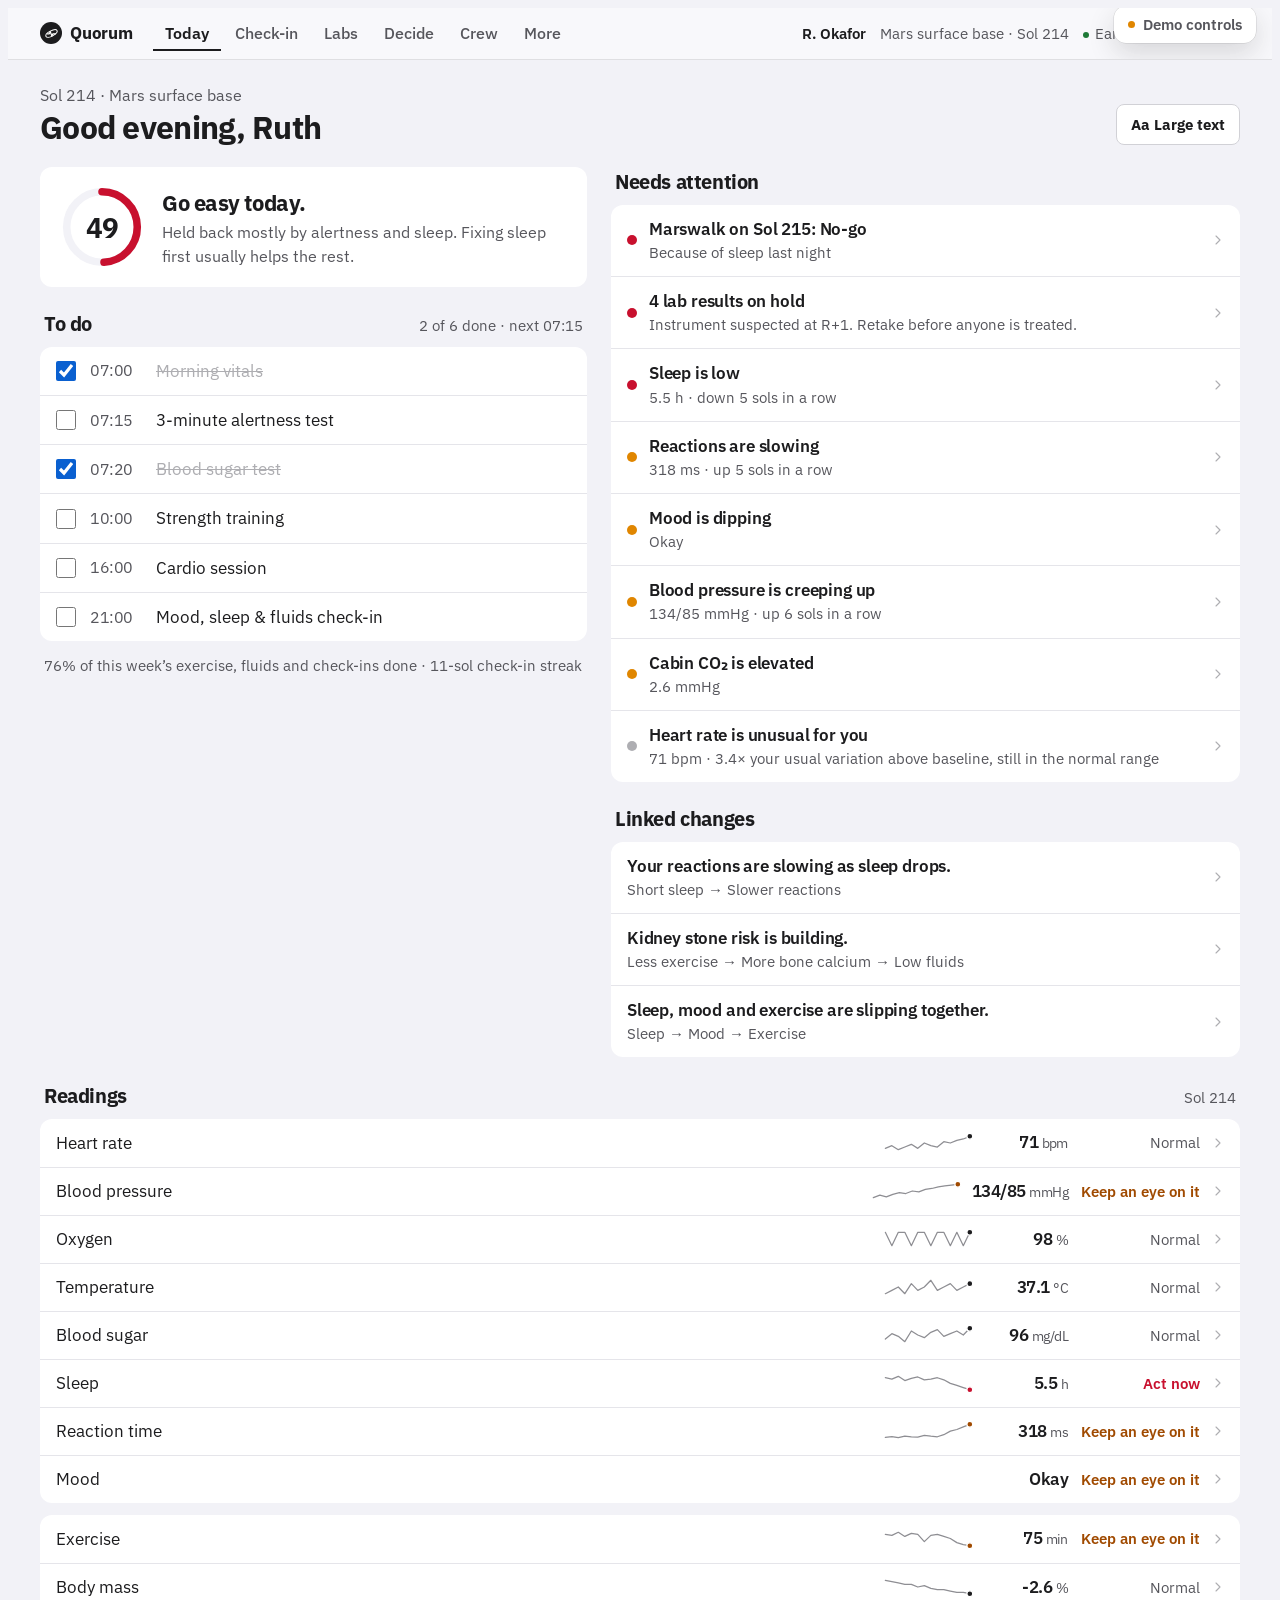
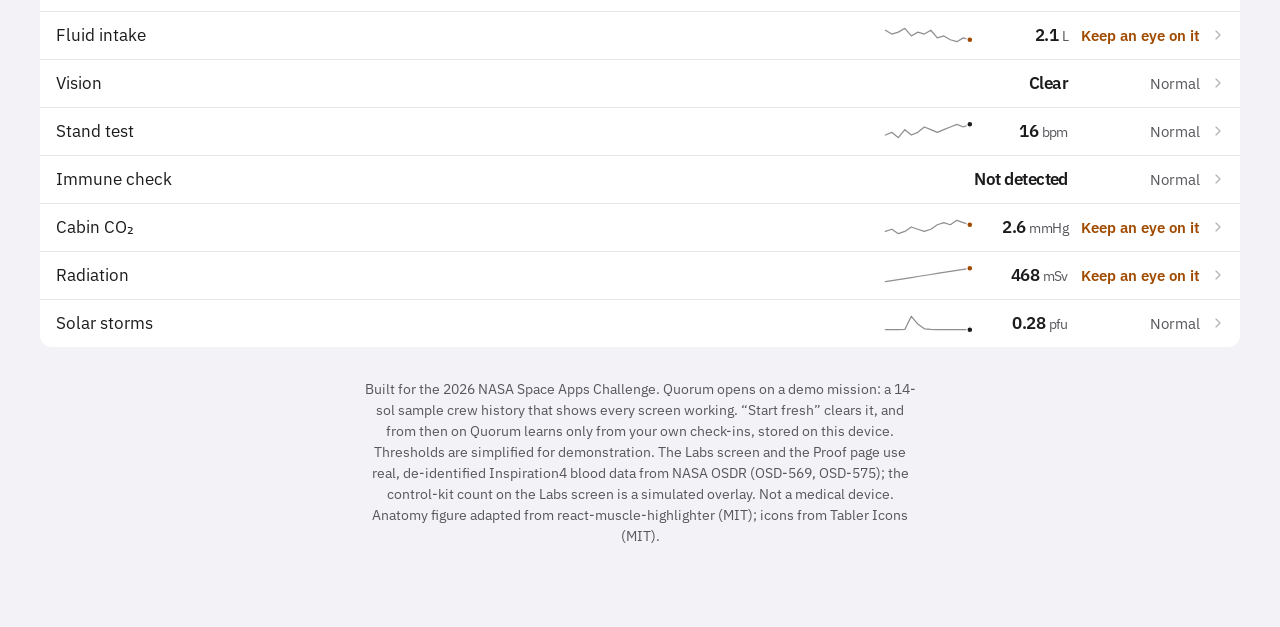
==== commit ece91186: "Rename the app to Quorum Co-Authored-By: Claude Opus 5.5 <noreply@anthropic.com> Claude-Session: htt" ====
--- a/app.html
+++ b/app.html
@@ -4,7 +4,7 @@
 <meta charset="utf-8">
 <meta name="viewport" content="width=device-width, initial-scale=1, viewport-fit=cover">
 <link rel="icon" href="data:image/svg+xml,%3Csvg xmlns=%27http://www.w3.org/2000/svg%27 viewBox=%270 0 32 32%27%3E%3Ccircle cx=%2716%27 cy=%2716%27 r=%2715%27 fill=%27%231d1d1f%27/%3E%3Cpath d=%27M6 17h5l3-6 4 11 3-5h5%27 fill=%27none%27 stroke=%27%23fff%27 stroke-width=%272.4%27 stroke-linejoin=%27round%27 stroke-linecap=%27round%27/%3E%3C/svg%3E">
-<title>CrewPulse</title>
+<title>Quorum</title>
 <meta name="claude:viewport-fit-sides" content="cover">
 <meta name="theme-color" content="#F2F2F7">
 <style>
@@ -1100,7 +1100,7 @@
 <canvas id="stars" aria-hidden="true"></canvas><div class="nebula" aria-hidden="true"></div>
 <div class="shell">
   <nav class="side" aria-label="Sections">
-    <a class="logo" href="index.html" style="text-decoration:none;color:inherit" aria-label="CrewPulse overview"><i><svg width="20" height="20" viewBox="0 0 24 24"><ellipse cx="12" cy="12" rx="10" ry="4.2" transform="rotate(-28 12 12)" fill="none" stroke="var(--on-ink)" stroke-width="1.6"/><path d="M5.5 12.5h3l1.5-3.5 2.6 7 1.6-3.5h4" fill="none" stroke="var(--on-ink)" stroke-width="2" stroke-linecap="round" stroke-linejoin="round"/></svg></i>CrewPulse</a>
+    <a class="logo" href="index.html" style="text-decoration:none;color:inherit" aria-label="Quorum overview"><i><svg width="20" height="20" viewBox="0 0 24 24"><ellipse cx="12" cy="12" rx="10" ry="4.2" transform="rotate(-28 12 12)" fill="none" stroke="var(--on-ink)" stroke-width="1.6"/><path d="M5.5 12.5h3l1.5-3.5 2.6 7 1.6-3.5h4" fill="none" stroke="var(--on-ink)" stroke-width="2" stroke-linecap="round" stroke-linejoin="round"/></svg></i>Quorum</a>
     <div class="simbadge" id="modebadge"></div>
     <div id="sidetabs"></div>
     <div id="sidedemo"></div>
@@ -1119,7 +1119,7 @@
     <section class="view" id="v-data" hidden></section>
     <section class="view" id="v-report" hidden></section>
     <section class="view" id="v-proof" hidden></section>
-    <p class="foot">Built for the 2026 NASA Space Apps Challenge. CrewPulse opens on a demo mission: a 14-sol sample crew history that shows every screen working. “Start fresh” clears it, and from then on CrewPulse learns only from your own check-ins, stored on this device. Thresholds are simplified for demonstration. The Labs screen and the Proof page use real, de-identified Inspiration4 blood data from NASA OSDR (OSD-569, OSD-575); the control-kit count on the Labs screen is a simulated overlay. Not a medical device. Anatomy figure adapted from react-muscle-highlighter (MIT); icons from Tabler Icons (MIT).</p>
+    <p class="foot">Built for the 2026 NASA Space Apps Challenge. Quorum opens on a demo mission: a 14-sol sample crew history that shows every screen working. “Start fresh” clears it, and from then on Quorum learns only from your own check-ins, stored on this device. Thresholds are simplified for demonstration. The Labs screen and the Proof page use real, de-identified Inspiration4 blood data from NASA OSDR (OSD-569, OSD-575); the control-kit count on the Labs screen is a simulated overlay. Not a medical device. Anatomy figure adapted from react-muscle-highlighter (MIT); icons from Tabler Icons (MIT).</p>
   </main>
 </div>
 <nav class="mtabs" id="mtabs" aria-label="Sections"></nav>
@@ -1235,7 +1235,7 @@
   lv:v=>v<6?2:v<7?1:0,low:'Sleep is low',
   how:'Hours asleep last night, from your sleep tracker or your own note when you wake up.',
   why:'Noise, light, a sunrise every 90 minutes in orbit, shifting schedules and stress all cut sleep short. Tiredness slows reactions and raises the chance of mistakes during critical work. On Mars, each day (a sol) is about 40 minutes longer than on Earth, which slowly pulls body clocks off schedule.',
-  facts:[`NASA schedules 8.5 hours of sleep, but crews averaged 6.1 hours a night on the ISS and 6.0 on the Shuttle.${R(2)}`,`About three quarters of ISS crew members used sleep medication at some point in their mission.${R(2)}`,`Even three months before launch, astronauts averaged under 6.5 hours a night in training.${R(2)}`,`On Artemis II, NASA\u2019s ARCHeR study had astronauts wear a wrist actigraphy device that records motion, sleep and light exposure. CrewPulse\u2019s sleep reading assumes the same kind of device.${R(36)}`,`NASA lists inadequate sleep and irregular schedules as one of its human spaceflight risks.${R(35)}`],
+  facts:[`NASA schedules 8.5 hours of sleep, but crews averaged 6.1 hours a night on the ISS and 6.0 on the Shuttle.${R(2)}`,`About three quarters of ISS crew members used sleep medication at some point in their mission.${R(2)}`,`Even three months before launch, astronauts averaged under 6.5 hours a night in training.${R(2)}`,`On Artemis II, NASA\u2019s ARCHeR study had astronauts wear a wrist actigraphy device that records motion, sleep and light exposure. Quorum\u2019s sleep reading assumes the same kind of device.${R(36)}`,`NASA lists inadequate sleep and irregular schedules as one of its human spaceflight risks.${R(35)}`],
   haz:['iso','dist'],ok:['Keep the same sleep window each night.','Dim the lights an hour before bed.'],
   c:['Protect an 8-hour sleep window tonight.','Skip screens and caffeine after 15:00.','Note what woke you, so you can fix it.'],
   w:['Ask the commander to move non-urgent tasks so you can rest.','Hold off on spacewalks and other risky work until sleep recovers.','Tell the flight surgeon about the fatigue and ask about sleep aids.']},
@@ -1244,7 +1244,7 @@
   lvd:d=>(d.rt>400||d.lapse>15)?2:(d.rt>320||d.lapse>=5)?1:0,low:'Reactions are slowing',
   how:'A 3-minute reaction test: tap as soon as the counter appears. Any response slower than 355 ms counts as a lapse. Take it at the same time each day, ideally after waking.',
   why:'Short sleep and fatigue show up first as slower, less consistent reactions, often before you feel tired. Lapses are the moments a person would miss a warning light or a step in a procedure.',
-  facts:[`This is a version of the 3-minute PVT-B, a validated test that stays sensitive to sleep loss; its lapse threshold is 355 ms.${R(3)}`,`A reaction test and the NASA Cognition battery are part of the standard behavioral health measures ISS astronauts perform.${R(4)}`,`NASA\u2019s Spaceflight Standard Measures also include wrist actigraphy for sleep and short questionnaires after waking and before bed on sleep, mood and teamwork. CrewPulse\u2019s daily check-in follows the same pattern.${R(25)}`],
+  facts:[`This is a version of the 3-minute PVT-B, a validated test that stays sensitive to sleep loss; its lapse threshold is 355 ms.${R(3)}`,`A reaction test and the NASA Cognition battery are part of the standard behavioral health measures ISS astronauts perform.${R(4)}`,`NASA\u2019s Spaceflight Standard Measures also include wrist actigraphy for sleep and short questionnaires after waking and before bed on sleep, mood and teamwork. Quorum\u2019s daily check-in follows the same pattern.${R(25)}`],
   haz:['iso','dist'],ok:['Repeat the test tomorrow at the same time.'],
   c:['Repeat the test after a meal and a short break.','Avoid starting complex procedures while tired.','Look at last night’s sleep; it’s the most common cause.'],
   w:['Hand off safety-critical tasks to a crewmate today.','Rest, then retest.','Tell the flight surgeon if it doesn’t recover after a full night’s sleep.']},
@@ -1301,7 +1301,7 @@
   lv:v=>(v>=38||v<35.5)?2:(v>37.5||v<36)?1:0,low:'Temperature is up',
   how:'Use the forehead or ear thermometer at rest, not right after exercise.',
   why:'Without gravity, warm air doesn’t rise away from your skin, so your body sheds heat more slowly. A fever can also mean infection while your immune system is weaker.',
-  facts:[`In 11 ISS astronauts, resting core temperature rose about 1 °C over the mission, levelling off around day 75.${R(16)}`,`During exercise, core temperature sometimes went above 40 °C.${R(16)}`,`Because normal temperature runs higher in space, CrewPulse flags fever against your own in-flight baseline instead of a fixed Earth number. Wearables use the same idea: personal temperature baselines flagged a fever before symptoms in 76% of 50 COVID-19 cases in one study.${R(26)}`],
+  facts:[`In 11 ISS astronauts, resting core temperature rose about 1 °C over the mission, levelling off around day 75.${R(16)}`,`During exercise, core temperature sometimes went above 40 °C.${R(16)}`,`Because normal temperature runs higher in space, Quorum flags fever against your own in-flight baseline instead of a fixed Earth number. Wearables use the same idea: personal temperature baselines flagged a fever before symptoms in 76% of 50 COVID-19 cases in one study.${R(26)}`],
   haz:['env','grav'],ok:['Measure at rest so readings compare fairly.'],
   c:['Measure again after 30 minutes of rest.','Drink some water and cool the cabin if you can.'],
   w:['Rest, and keep apart from the crew if you might be ill.','Contact the flight surgeon about the fever and medicine.']},
@@ -1309,7 +1309,7 @@
   lv:v=>v>=3?2:v>=2?1:0,low:'Virus reactivation found',
   how:'Once a week, a saliva swab on a rapid test for Epstein‑Barr virus (EBV) and varicella-zoster virus (VZV, the chickenpox and shingles virus).',
   why:'Stress hormones rise in flight and the immune system weakens. Viruses that sleep in almost everyone’s body can wake up. It’s usually silent, but it is an early sign of immune strain and can turn into shingles.',
-  facts:[`61% of ISS astronauts shed at least one herpes virus during flight, versus 53% on short Shuttle flights.${R(5)}`,`Shedding is usually symptom-free; only six astronauts are known to have had symptoms, all minor. NASA treats it as a sign of weakened immunity, not an illness.${R(24)}`,`EBV sheds so often, even on Earth, that CrewPulse doesn\u2019t flag it on its own. VZV is flagged because it can turn into shingles, which crew members have had in flight.${R(5)}`,`Salivary cortisol (a stress hormone) was significantly higher in flight.${R(5)}`,`NASA\u2019s Immune Biomarkers study analyzed blood and saliva from the Artemis II crew to see how deep space changes the immune system.${R(36)}`,`Skin and gut microbes also change in space, which NASA tracks as a separate risk because it can make crews more likely to get sick.${R(35)}`],
+  facts:[`61% of ISS astronauts shed at least one herpes virus during flight, versus 53% on short Shuttle flights.${R(5)}`,`Shedding is usually symptom-free; only six astronauts are known to have had symptoms, all minor. NASA treats it as a sign of weakened immunity, not an illness.${R(24)}`,`EBV sheds so often, even on Earth, that Quorum doesn\u2019t flag it on its own. VZV is flagged because it can turn into shingles, which crew members have had in flight.${R(5)}`,`Salivary cortisol (a stress hormone) was significantly higher in flight.${R(5)}`,`NASA\u2019s Immune Biomarkers study analyzed blood and saliva from the Artemis II crew to see how deep space changes the immune system.${R(36)}`,`Skin and gut microbes also change in space, which NASA tracks as a separate risk because it can make crews more likely to get sick.${R(35)}`],
   haz:['iso','env','rad'],ok:['Repeat next week.'],
   c:['Prioritize sleep and stress relief this week.','Retest in 3 days.','Watch for rash, tingling or cold sores.'],
   w:['Contact the flight surgeon about antiviral treatment.','Limit close contact with crewmates until cleared.']},
@@ -1553,7 +1553,7 @@
   </div>
   ${(()=>{const mr=medReview();if(!mr.length)return '';return `<div class="call">${svg('alert')}<div><b>Medical review requested</b><p>${mr.map(p=>`${nameOf(p)} ${show(p)}${U(p)?' '+U(p):''}`).join(', ')}${S.sym.length?' with '+S.sym.join(' and ').toLowerCase():''}. The crew medical officer has been notified (simulated). ${S.link?'A report is ready to send to the flight surgeon.':'The Earth link is down, so the report will wait in the queue. Onboard care doesn\u2019t wait for Earth.'}</p><div class="rowact" style="margin-top:12px"><button type="button" class="btn sm" data-open="${mr[0].id}">See why</button><button type="button" class="btn ghost sm" data-go="report">Prepare report</button></div></div></div>`})()}
   ${evaCard()}
-  <button type="button" class="proofchip labchip" data-go="labs">${svg('shield')}<span><b>Before you act on a lab result, CrewPulse checks the measurement.</b> On the real Inspiration4 crew, ${labSC(3).counts.hold} results went on hold the day after landing: instrument suspected, so nobody is treated before a retake.</span><span class="chev">${svg('chev','width="18" height="18"')}</span></button>
+  <button type="button" class="proofchip labchip" data-go="labs">${svg('shield')}<span><b>Before you act on a lab result, Quorum checks the measurement.</b> On the real Inspiration4 crew, ${labSC(3).counts.hold} results went on hold the day after landing: instrument suspected, so nobody is treated before a retake.</span><span class="chev">${svg('chev','width="18" height="18"')}</span></button>
   ${ins.length?`<div><div class="sec">Connections we spotted</div><div class="ins">${ins.map(x=>`<div class="insc"><div class="chain">${x.chain.map(c=>`<span>${c}</span>`).join('<i>→</i>')}</div><b>${x.t}</b><p>${x.p}</p><div class="chips" style="margin-top:0">${x.ids.map(id=>`<button type="button" data-open="${id}">See ${BY[id].short||BY[id].name} →</button>`).join('')}</div></div>`).join('')}</div></div>`:''}
   ${(flagged.length||unusual.length)?`<div><div class="sec">Needs your attention</div><div class="att">${flagged.slice(0,5).map(p=>{const r=run(p),l=lvl(p);
     return `<button type="button" class="attn ${CL[l]}" data-open="${p.id}"><span class="ic">${svg(p.icon)}</span><span><b>${qual(p)?nameOf(p)+' needs a recheck':p.low}</b><span>${qual(p)?'Taken '+qual(p).why+' · ':''}${show(p)}${U(p)?' '+U(p):''}${r>=3?` · ${p.dir==='down'?'down':'up'} ${r} ${e.dl.toLowerCase()}s in a row`:p.id==='rad'?` · ${Math.round(rad(CUR))} of ${p.limit} mSv (${Math.round(rad(CUR)/p.limit*100)}%) of career limit`:''}</span></span><span class="chev">${svg('chev','width="20" height="20"')}</span></button>`}).join('')}${unusual.map(p=>{const z=zscore(p);return `<button type="button" class="attn" data-open="${p.id}"><span class="ic">${svg(p.icon)}</span><span><b>${nameOf(p)} is unusual for you</b><span>${show(p)}${U(p)?' '+U(p):''} · ${Math.abs(z).toFixed(1)}× your usual variation ${z>0?'above':'below'} baseline, still in the normal range</span></span><span class="chev">${svg('chev','width="20" height="20"')}</span></button>`}).join('')}</div></div>`:''}
@@ -1683,7 +1683,7 @@
   ${landing}
   <div class="card prose"><div class="sec">Why these checks</div>
     <p>An EVA is the most demanding, least forgiving thing a crew member does: hours of hard work in a suit, where a slip or a missed step is hard to recover. Tired crews make more mistakes${R(2,3)}, core temperature can pass 40 \u00b0C during hard exercise${R(16)}, and NOAA advises astronauts on spacewalks to avoid radiation from S3 storms and above.${R(28)} NASA also lists decompression sickness, hypoxia, and injury and fatigue during spacewalks as separate risks, which is why prebreathe and oxygen get their own checks.${R(35)}</p>
-    <p style="margin-top:10px;color:var(--muted)">CrewPulse lays out the evidence. The final call belongs to the commander and the flight surgeon.</p></div>`}
+    <p style="margin-top:10px;color:var(--muted)">Quorum lays out the evidence. The final call belongs to the commander and the flight surgeon.</p></div>`}
 const CREWMATES=[
  {n:'J. Park',role:'Commander',ini:'JP',ready:84,sleep:7.4,hr:58,bp:'116/74',rt:251,flags:[],eva:0},
  {n:'M. Ilves',role:'Crew medical officer',ini:'MI',ready:71,sleep:6.6,hr:63,bp:'122/78',rt:268,flags:[[1,'Fluid intake 1.9 L, down 3 sols in a row'],[1,'Sleep 6.6 h, below the 7 h goal']],eva:1},
@@ -1732,7 +1732,7 @@
    <div class="dots">${[0,1,2,3].map(i=>`<i class="${i<=rstep?'on':''}"></i>`).join('')}</div>${note}</div>`}
 function sysL(s){return Math.max(...s.ids.map(id=>lvl(BY[id])))}
 const sysTop=s=>BY[s.ids.slice().sort((a,b)=>lvl(BY[b])-lvl(BY[a]))[0]];
-/* Body figure: front-view anatomy adapted from react-muscle-highlighter (MIT). Organs drawn for CrewPulse. */
+/* Body figure: front-view anatomy adapted from react-muscle-highlighter (MIT). Organs drawn for Quorum. */
 const FIG_T='translate(117 -24) scale(.448)';
 const FIG_SKIN='<path d="M362.65 290.52q-1.14-1.37-1.86-3.41-5.33-15.15-12.14-29.75c-2.37-5.06-1.07-9.07-7.92-10.99q-1.01-.28.02-.47c5.98-1.08 15.25.91 21.33 2q2.37.42 4.81-.09 10.09-2.13 20.45-2.12a.37.37 0 01.08.73c-6.34 1.46-5.45 5.64-7.57 10.21q-6.1 13.1-11 26.69-1.3 3.62-2.9 6.81a1.99 1.99 0 01-3.3.39z"/><path d="M354.01 315.07q-3.49-3.65-5.9-8.23c-6.46-12.3-11.03-25.42-16.12-38.77-2.92-7.66-1.98-19.44-1.61-27.6q.03-.58.47-.21c9.06 7.39 11.33 17.46 15.67 27.62 5.4 12.61 15.4 33.31 9.11 46.92a1 .99 35.5 01-1.62.27z"/><path d="M345.77 316c-4.12-1.96-12.78-6.76-15.07-11.38-4.29-8.65-2.69-16.02-2.28-25.25a1 1 0 011.95-.28c4.29 12.42 10.5 24.4 15.71 36.61q.23.55-.31.3z"/><path d="M372.75 314.71c-5.78-9.67 1.71-31.17 6.17-40.68 5.95-12.68 8.21-24.68 18.35-33.9a.49.49 0 01.82.35c.28 8.68.84 19.39-1.97 27.72-5.26 15.58-11.39 33.46-21.42 46.62a1.18 1.18 0 01-1.95-.11z"/><path d="M398.01 278.49a.5.49 35.5 01.87-.14c2.01 2.7 1.62 11.6 1.61 15.13-.04 12.42-8.2 17.45-17.9 22.58a.35.35 0 01-.48-.46c5.51-12.02 11.85-24.46 15.9-37.11z"/><path d="M100.98 745.85c-9.03-6.62-15.78-13.18-13.3-24.59 2.67-12.29 15.01-20.6 25.37-26.21 7.76-4.21 18.22-1.68 26.15.97 7.14 2.39 11.11 6.16 11.1 13.86q-.04 18.51-4.75 36.37c-5.47 20.76-34.48 6.99-44.57-.4z"/><path d="M53.81 746.32a.91.91 0 01-.74-.95c.14-2.49-.23-6.34 2.25-7.8 4.66-2.71 11.37-5.53 14.15-10.3q6.32-10.86 16.56-20.3 1.27-1.17.64.44c-1.45 3.73-2.86 7.21-3.87 11.59-2.76 11.9-14.62 30-28.99 27.32z"/><path d="M87.21 745.05c1.44.46 8.14 2.66 8.61 4.55 1.26 5.12-4.42 8.54-7 12.25-7.73 11.1-15.12 23.38-24.25 33.28a1.22 1.22 0 01-2.11-.86c.11-3.93.38-7.1 2.43-10.65q10.27-17.71 19.31-36.11.32-.65 2.13-2.27.38-.35.88-.19z"/><path d="M108.11 758.12a2.16 2.16 0 011.07 2.87q-10.49 22.55-19.92 45.81c-1.45 3.56-4.37 5.15-7.82 6.04a1.35 1.34-8.1 01-1.69-1.26c-.11-3.05.37-5.87 1.58-8.9q8.1-20.28 15.15-40.96c.41-1.2.62-3.33 1.69-4.85a1.21 1.21 0 01.91-.49q4.72-.21 9.03 1.74z"/><path d="M134.09 799.9q-1.16-1.7-1.41-3.73-2.1-17.07-1.18-34.29.03-.6.61-.75l6.93-1.85q.68-.19.65.52-.51 10.9-.85 21.71c-.28 8.58.1 12.65-4.17 18.4a.36.36 0 01-.58-.01z"/><path d="M108.13 814.65a1.48 1.48 0 01-1.62-1.47c-.02-2.83-.14-5.66.32-8.53q2.9-17.79 5.4-35.65.53-3.84 1.58-7.56a.66.66 0 01.76-.48l7.26 1.24a.97.97 0 01.78 1.14q-4.76 23.96-9.1 46.26-.9 4.64-5.38 5.05z"/><path d="M591.31 755.99c-8.06-2.93-8.66-9.76-10.28-17.06q-3.22-14.42-3.1-29.3.04-4.06 1.46-6.55c4.34-7.57 18.16-9.91 25.63-10.35 8.75-.51 18.37 6.96 24.99 12.27q8.92 7.17 10.74 17.52c2.45 13.89-12.11 23.41-22.7 29.04-6.95 3.69-18.63 7.39-26.74 4.43z"/><path d="M641.97 706.78q10.85 9.65 17.61 21.91c1.63 2.97 9.74 6.76 12.87 8.59 2.9 1.7 3.03 4.81 2.55 8.5q-.06.42-.48.49c-8.16 1.32-11.99-1.93-17.72-7.23-10.35-9.58-10.5-20.33-15.33-31.9q-.54-1.29.5-.36z"/><path d="M638 760.07c-2.54-3.42-7.52-6.03-5.44-11.11q.18-.44.61-.63l7.41-3.3q1.29-.58 2.05.62 3.33 5.23 5.69 10.04 6.84 13.94 14.71 27.33c1.35 2.29 4.28 10.16 2.25 12.11a1.22 1.22 0 01-1.77-.08c-9.43-10.98-16.85-23.36-25.51-34.98z"/><path d="M647.83 812.68c-4 .24-7.71-2.87-9.11-6.38q-9.28-23.27-19.74-45.33a2.05 2.05 0 01.92-2.71q4.5-2.28 9.62-1.7a1.09 1.07 83.8 01.89.73q7.5 23.06 16.57 45.5 1.8 4.46 1.5 9.24a.7.7 0 01-.65.65z"/><path d="M596.17 761.18a.84.84 0 01.62.81c-.01 4.86.95 35.3-2.71 37.67q-.49.32-.82-.17-3.41-5.21-3.51-8.49-.45-15.62-1.16-31.23-.03-.72.66-.52l6.92 1.93z"/><path d="M621.09 814.28c-4.35 1.91-5.92-3.77-6.5-6.56q-4.52-21.91-8.88-43.95a1.41 1.41 0 011.14-1.66l6.8-1.18a.92.92 0 011.06.76q2.79 16.32 5.09 32.91c.85 6.17 2.2 12.25 1.8 18.95q-.03.52-.51.73z"/><path d="M291.88 1208.11c5.48-1.03 11.85 5.55 13.38 10.37q2.45 7.74 1.47 16.83-.09.83-.45.08c-4.31-9.05-8-16.99-15.39-23.88a1.98 1.98 0 01.99-3.4z"/><path d="M275.88 1270.94c-4.41-3.87-7.4-7.17-4.91-13.37q4.78-11.92 5.49-21.32.62-8.27 6.22-12.84c9-7.33 20.8 15 23.1 22.1 2.55 7.91 4.83 16.36 4.49 24.5-.31 7.14-2.02 17.4-6.49 23.1q-.3.38-.53-.05c-5.67-10.74-18.6-14.41-27.37-22.12z"/><path d="M430.92 1209.12c2.24-1.35 10.54-2.02 6.02 2.65q-9.99 10.32-14.82 23.8a.28.28 0 01-.55-.08c-.52-10.27-.48-20.45 9.35-26.37z"/><path d="M445.01 1223.26c8.45 6.56 6.46 16.66 9.35 25.59q1.76 5.43 3.47 10.88c3.84 12.26-27.75 21.49-32.21 32.42q-1.02 2.51-2.17.05c-6.91-14.82-6.79-29.36-1.78-44.58q2.82-8.57 8.02-16.04c3.02-4.35 9.61-12.76 15.32-8.32z"/><path d="M264.5 1334.5c-3.98-.34-18.59-4.25-19.04-9.44a1.4 1.4 0 01.27-.94c9.66-13.03 20.9-25.49 28.65-39.78q.25-.47.78-.37 9.76 1.78 17.73 7.65a1.19 1.18 43 01.07 1.86c-1.32 1.11-1.65 2.62-1.06 4.35 2.96 8.57-.92 16.55-4.81 25.34-1.79 4.06-1.76 8.99-2.81 13.62a1.56 1.56 0 01-1.99 1.14q-8.36-2.64-17.79-3.43z"/><path d="M291.87 1340.12c-2.25-2.64-2.07-5.93-.78-9.35q3.34-8.88 4.02-18.35.43-6.02 1.25-8.74 1.32-4.37 3.45-8.22a.66.65 53.7 011.21.19q1.97 9.26 6.28 17.3c2.59 4.85-.82 11.49-2.92 16.14a1.81 1.78-35.8 00-.16.94q.42 4.3-1.9 7.94-.22.33-.61.43l-8.79 2.06a1.06 1.06 0 01-1.05-.34z"/><path d="M444.66 1337.65q-1.08-1.3-1.28-3.09c-.52-4.48-.73-8.39-2.77-12.64-3.51-7.31-7.06-16.37-4.43-23.19.77-1.99.92-3.79-.76-5.13a1.29 1.28 46.4 01.04-2.04q7.96-5.76 17.59-7.64.46-.1.69.32c7.25 13.1 17.21 24.83 26.45 36.56q1.11 1.41 2.51 3.8a1.17 1.14-51 01.09.95c-1.75 5.01-12.93 7.89-17.77 8.55q-9.87 1.36-19.54 3.82a.82.8-26.2 01-.82-.27z"/><path d="M426.94 1338.55c-2.01-.34-2.96-5.48-3-7.12-.15-6.02-6.29-11.65-3.12-17.89q4.35-8.53 6.34-17.75a.78.78 0 011.47-.17c2.12 4.52 4.18 9.08 4.35 14.33q.35 10.43 3.97 20.24c1.19 3.22 1.52 5.83.39 8.78a2.32 2.31 19.3 01-2.87 1.38q-3.44-1.09-7.53-1.8z"/><path d="M 418.91 167.68 c 3.92 -1.77 6.58 0.47 7.06 4.32 c 1.48 11.93 -4.92 26.67 -11.75 36.45 c -2.21 3.17 -3.86 0.17 -4.74 -1.76 a 0.38 0.38 0 0 0 -0.73 0.16 c 0.02 8.31 1.01 17.01 -3.36 24.53 c -0.167 0.293 -4.39 4.62 -10.799 9.508 c -23.591 18.112 -41.591 16.112 -61.446 -0.797 c -4.736 -3.649 -5.925 -5.041 -8.805 -7.621 c -5.66 -5.07 -5.28 -17.38 -4.47 -24.92 c 0.05 -0.51 -0.468 -0.892 -0.933 -0.687 a 0.653 0.653 0 0 0 -0.357 0.397 c -0.57 1.69 -2.24 4.05 -4.07 1.48 c -6.2 -8.71 -16.02 -28.53 -11.19 -38.98 c 1.68 -3.627 3.733 -3.91 6.16 -0.85 a 182.853 182.853 0 0 1 3.78 23.29 a 1.02 1.02 0 0 0 1.56 0.77 c 2.79 -1.75 2.61 -18.93 2.63 -24.22 c 0.02 -4.53 1.12 -8.94 3.8 -13.1 c 4.36 -6.76 4.86 -11.51 5.57 -19.82 c 0.47 -5.53 4.34 -8.12 9.77 -8.21 c 6.39 -0.12 12.69 -0.07 19 -0.93 c 4.02 -0.55 7.4 -1.43 11.53 -0.75 c 6.7 1.1 13.44 1.64 20.22 1.62 c 4.607 -0.013 7.523 0.227 8.75 0.72 c 5.96 2.37 5.56 9.73 6.11 15.22 c 0.44 4.34 2.097 8.447 4.97 12.32 c 6.57 8.88 2.19 25.6 5.64 36.36 a 1.14 1.14 0 0 0 2.22 -0.23 c 0.887 -8.36 2.18 -16.45 3.88 -24.27 z z z z"/>';
 const FIG_MUS='<path d="M272.91 422.84c-18.95-17.19-22-57-12.64-78.79 5.57-12.99 26.54-24.37 39.97-25.87q20.36-2.26 37.02.75c9.74 1.76 16.13 15.64 18.41 25.04 3.99 16.48 3.23 31.38 1.67 48.06q-1.35 14.35-2.05 16.89c-6.52 23.5-38.08 29.23-58.28 24.53-9.12-2.12-17.24-4.38-24.1-10.61z"/><path d="M416.04 435c-15.12.11-34.46-6.78-41.37-21.48q-1.88-3.99-2.84-12.18c-2.89-24.41-5.9-53.65 8.44-74.79 4.26-6.26 10.49-7.93 18.36-8.56q11.66-.92 23.32-.35c10.58.53 18.02 2.74 26.62 7.87 12.81 7.65 19.73 14.52 22.67 29.75 4.94 25.57.24 64.14-28.21 74.97q-12.26 4.67-26.99 4.77z"/><path d="M438.7 444.36c-2.09-4.03-.13-6.83 3.63-8.81 10.22-5.36 16.79-11 24.23-18.07a1.71 1.71 0 012.89 1.12c.33 4.74-.81 14.39-5.53 17.22-4.68 2.82-18.74 10.02-24.39 9.14q-.57-.09-.83-.6z"/><path d="M457.39 466.73c-3.72-1.02-13.2-10.29-16.5-14.49a.52.52 0 01.24-.81q10.94-3.75 21.31-9c3.96-2.01 6.3-5.98 8.57-9.58q.38-.59.55.09c.82 3.33 1.54 6.17.38 9.58-2.55 7.44-7.62 18.79-13.66 24.01a.96.96 0 01-.89.2z"/><path d="M428.43 487.22c-1.01-1.79-.82-4.55-.71-6.72q.78-15.08.48-30.27-.01-.59.55-.4 1.72.59 3.02 1.64 11.58 9.37 18.82 16.95c3.86 4.05-16.2 17.42-19.56 19.48a1.87 1.86 59.6 01-2.6-.68z"/><path d="M470.76 456.28a.25.25 0 01.44.13q2.03 19.67-9.8 35.22-.37.48-.6-.08c-1.37-3.29-5.86-16.13-3.51-18.91q6.3-7.47 13.47-16.36z"/><path d="M452.27 478.5c1.13.49 4.28 12.47 4.78 14.38q.14.5-.23.88-1.29 1.35-2.65 2.41-10.44 8.12-21.76 14.97-1.49.9-2.91 1.33a.81.81 0 01-1.05-.71q-.73-8.62.67-17.15.08-.47.44-.8c1.74-1.6 21.96-15.73 22.34-15.51a.58.03 31 00.37.2z"/><path d="M428.22 519.14q.11-.36.43-.56 15.3-9.66 28.83-21.69a.43.42-22.6 01.71.29c.51 8.26 2.25 18.67-4.46 25.4q-11.8 11.84-25.03 22.09-.43.34-.49-.2c-.75-6.82-1.97-18.92.01-25.33z"/><path d="M456.54 524.55a.04.04 0 01.07.02q1.52 13.67.41 27.4-.04.47-.28.88c-4.97 8.3-18.23 19.62-27.88 22.63q-.57.17-.58-.43-.05-10.31-.27-20.53-.1-4.8 2.63-7.09c8.54-7.13 18.56-14.62 25.9-22.88z"/><path d="M418.89 657.11q-1.12-1.67-.43-3.63 3.27-9.38 4.04-18.23 1.97-22.81 3.58-45.65c.16-2.32.72-6.41 2.84-7.71q14.97-9.23 27.16-21.93.41-.42.71.08 1.29 2.15 1.53 4.2 3.23 27.74 3.13 56.8a1.3 1.28-24.5 01-.33.86q-12.74 13.93-25.55 27.75c-4.8 5.17-9.09 7.87-15.73 7.96q-.61.01-.95-.5z"/><path d="M264.21 435.53c-4.88-3.13-5.75-12.11-5.39-17.36q.03-.53.51-.75 1.8-.84 3.43.85 10.05 10.45 22.57 16.9c3.64 1.89 5.54 3.62 4.79 7.8q-.42 2.35-2.82 1.87-12.45-2.49-23.09-9.31z"/><path d="M287.33 452.44c-4.05 4.46-10.38 11.38-16.28 14.3a.84.83 51.1 01-.9-.1c-6.29-5.17-12.54-18.97-14.21-25.09q-.91-3.34.85-8.81.12-.39.35-.05c2.41 3.65 4.59 7.74 8.67 9.76q10.18 5.05 21.27 9.01a.61.61 0 01.25.98z"/><path d="M297.3 487.82c-7.36-4.23-16.68-11.37-20.55-17.57q-.32-.5.09-.92 8.72-9.04 19.84-17.87 1.46-1.17 2.81-1.67a.44.44 0 01.59.43c-.28 10.08-.4 20.42.65 30.43q.34 3.26-.68 6.15a1.9 1.9 0 01-2.75 1.02z"/><path d="M257.35 456.18l13.68 16.63a1.86 1.82 22.9 01.4.95c.59 5.4-2.02 12.71-3.8 17.56q-.3.84-.84.13-11.85-15.55-9.77-35.17.04-.45.33-.1z"/><path d="M271.69 494.07a1.53 1.52-61.8 01-.49-1.64l4.2-13.58a.98.98 0 011.51-.5c3.2 2.32 21.89 14.05 22.26 16.7q1.15 8.32.66 16.79a.9.9 0 01-1.34.73q-14.24-8.05-26.8-18.5z"/><path d="M299.35 544.62c-7.52-6.03-16.15-13.43-24.23-21.24-6.93-6.7-6-17.19-4.88-26.06a.44.44 0 01.72-.28q13.31 11.88 28.41 21.38.43.27.6.75c2.33 6.49.95 18.37-.07 25.23q-.09.59-.55.22z"/><path d="M299.09 575.53c-7.98-3.65-27.57-15.86-28.06-26.2q-.57-11.91.46-24.3a.36.36 0 01.67-.15q.84 1.36 2.17 2.54 10.59 9.45 21.68 18.31c4.37 3.49 4.34 6.46 4.16 11.74q-.3 8.82-.42 17.64-.01.72-.66.42z"/><path d="M308.17 657.58c-7.39-.13-12.41-4.13-17.14-9.39q-11.86-13.22-23.92-26.37-.33-.36-.33-.85.09-23.18 1.81-46.22.53-7.13 2.49-14.41a.71.71 0 011.2-.3q11.54 12.06 25.82 21.1 3.36 2.12 3.62 5.17 2.06 23.67 3.86 47.36c.58 7.62 2.31 13.36 4.43 20.82q.47 1.66-.96 2.79-.39.31-.88.3z"/><path d="M311.02 531.71a.23.23 0 01-.19-.21q-.39-10.47 1.9-20.76c1.26-5.69 7.66-9.9 13.1-12.9 9.09-5.01 18.93-11.15 28.56-14.92a1.24 1.21-42.6 01.94.03c3.28 1.52 4.78 3.87 4.82 7.68q.13 13.16-.15 26.31c-.08 3.85.78 8.39-.87 13.1q-.17.46-.59.72-2.65 1.65-4.29 1.82-21.06 2.22-43.23-.87z"/><path d="M321 577.76c-5.17-.33-8.71-.44-10-6.26q-3.2-14.44-.59-27.83.11-.53.64-.63c7.58-1.44 13.62-2.45 22.45-4.56q11.5-2.76 23.94-1.88c3.67.26 3.3 3.46 3.4 6.21q.46 12.55-.33 26.94-.25 4.41-1.81 8.08-.21.49-.73.6-1.39.28-3.22.29-16.89.14-33.75-.96z"/><path d="M347.73 429.25c7.46-3.61 10.5 6.27 10.99 11.52.48 5.06 3.46 30.61-2.78 32.93q-4.17 1.55-6.89 3.33-17.56 11.54-35.88 21.46a1.6 1.59-21.9 01-2.3-.98c-2.87-10.41-10.59-43.96 1.66-50.95 11.3-6.45 23.96-11.86 35.2-17.31z"/><path d="M350.35 712.81c-29.15-9.93-37.98-100.69-39.47-126.61a.99.99 0 01.33-.8c3.58-3.26 27.61-1.47 34.62-.93 4.41.34 15.27 1.31 15.26 7.53-.05 40.77.64 82.05-1.96 122.72a1.29 1.29 0 01-1.86 1.08c-2.3-1.14-4.12-2.04-6.92-2.99z"/><path d="M371.94 473.31c-5.46-2.59-2.97-24.26-2.77-29.56.25-6.8 2.41-18.63 12.64-13.8q16.26 7.67 32.34 15.72 6.18 3.1 7.13 10.05c.58 4.26 1.35 8.49 1.07 12.72q-.84 12.55-4.33 26.56-.54 2.16-1.1 3.44-.25.58-.81.31c-15.78-7.29-30.79-19.08-44.17-25.44z"/><path d="M382.57 533.27c-4.17-.18-9.56-.3-13.15-2.69q-.17-.11-.24-.31c-1.82-5.55-.86-11.17-.96-15.66-.18-8.4-.78-17.36.06-25.71.29-2.85 1.88-4.42 4.15-5.79q.42-.26.91-.19 1.71.25 3.21 1.03 12.48 6.44 24.75 13.26c4.96 2.75 12.21 7.02 13.72 12.41q2.93 10.56 2.39 21.49a.77.76-1.8 01-.67.71q-16.89 2.18-34.17 1.45z"/><path d="M373.75 578.69c-2.47 0-4.31.22-5-2.7-1.8-7.7-3.05-34.29-.19-38.81q.27-.43.77-.47 13.14-1.24 25.77 1.83c8.41 2.04 14.51 3.01 21.85 4.36a1.29 1.28.6 011.05 1.07q2.16 14.12-.73 28.07c-1.08 5.24-5.22 5.26-10.36 5.63q-14.26 1.04-33.16 1.02z"/><path d="M416.32 584.73q1.14.41 1.07 1.62c-1.62 26.44-9.96 116.68-40.43 126.74-2.27.75-4.15 2.12-6.35 2.73q-1.18.33-1.3-.89-.86-9.2-1.06-17.75c-.83-35.67-.91-71.2-1.01-106.88q0-.5.31-.89c4.95-6.46 41.69-7.25 48.77-4.68z"/><path d="M189.52 492.51c-2.43.62-7.38.57-7.51-3.08-.56-16.01-.42-35.49 5.11-50.26 3.19-8.54 13.89-30.22 23.27-32.72 10.08-2.68 12.68 16.59 12.6 22.8-.22 15.98-7.51 34.79-15.05 48.71-4.29 7.94-9.95 12.38-18.42 14.55z"/><path d="M526.69 486.31c-9.9-8.61-17.75-33.21-20.65-47.73-1.41-7.06-1.34-29.61 8.58-32.16 10.33-2.66 23.81 25.34 26.6 32.91q2.6 7.04 3.6 16.13 1.62 14.66 1.66 32.28c.03 11.04-16.45 1.48-19.79-1.43z"/><path d="M206.2 514.2c-5.41-.67-6.55-7.29-4.69-11.42 11.08-24.55 22.84-50.62 30.54-75.51 1.37-4.41 3.08-8.59 3.95-12.45q2.94-13.12 5.79-26.26.42-1.98 1.82-3.39a.52.52 0 01.81.1q1.04 1.69 1.94 4.56 4.63 14.65 5.15 24.92c.57 11.36-5.11 24.55-8.65 35.5q-7.69 23.78-20.25 45.39c-2.45 4.23-11.51 19.18-16.41 18.56z"/><path d="M517.69 512.06c-20.07-22.12-28.95-51.73-38.01-79.03-3.27-9.87-3.58-19.18-1.34-29.38 1.29-5.88 2.49-13.03 5.61-18.52q.32-.57.72-.06 1.35 1.67 1.79 3.69c2.67 12.33 5.14 24.49 9.07 36.52 8.25 25.28 18.58 49.8 31.1 77.2q1.42 3.1 1.05 5.33c-.81 4.89-5.46 9.25-9.99 4.25z"/><path d="M285.01 307.01a.89.89 0 01-.11-1.64q19.44-9.61 35.65-24.8 1.68-1.57 3.31-.31.4.32.45.82 1.25 12.61-1.57 25.41c-.74 3.32-2.55 4.23-5.9 4.48q-16.02 1.24-31.83-3.96z"/><path d="M414 311.19c-5.24-.12-7.81-.64-8.9-6.27q-2.33-12.09-1.17-23.94.06-.61.61-.89 1.66-.85 3.65.99 16.12 14.87 33.97 23.63 3.65 1.79-.27 2.89-13.88 3.91-27.89 3.59z"/><path d="M274.06 311.69q3.94 2.77 4.33 8.14.04.48-.38.73c-9.98 5.88-24.35 7.45-28.82 19.75-2.31 6.36-.97 17.35-1.43 23.68q-.55 7.51-5.73 14.07-10.37 13.11-13.81 16.67c-3.41 3.53-6.81 1.76-10.69-.47-15.42-8.87-24.95-25.45-22.52-43.22 2.05-14.92 12.71-25.79 24.06-35.02 16.99-13.82 35.58-17.99 54.99-4.33z"/><path d="M450.39 320.75q-.95-.52-.7-1.58c1.57-6.61 5.8-9.1 12.14-11.9 24.99-11.03 43.76 3.33 60.17 20.74 20.73 21.99 11.81 56.44-14.82 68.19-4.41 1.94-6.79-1.03-9.81-4.51-5.81-6.7-13.46-14.12-15.99-22.8-3.93-13.43 4.32-27.54-9.64-37.62q-8.22-5.93-17.99-9.08-1.84-.59-3.36-1.44z"/><path d="M280.26 647.4c11.65 10.74 22.18 21.04 31.02 34.3 15.82 23.72 27.55 49.72 34.01 77.58 1.34 5.79-6.14 20.34-12.62 20.22q-.52-.01-.72-.49-.67-1.59-1.21-3.13c-14.68-41.71-27.96-79.71-46.87-117.01-1.9-3.74-3.05-7.33-4.06-11.2a.27.27 0 01.45-.27z"/><path d="M331.64 898.32q-.17.57-.23-.02c-2.23-25.01-8.47-50.09-14.25-74.53q-19.4-82.1-42.46-163.69-.58-2.08.33-.13c19.88 42.53 38.94 86.51 51.64 132.07 9.49 34.06 15.59 71.67 4.97 106.3z"/><path d="M334.46 789.17c1.56-2.63 14.39-20.38 16.2-20.37a1.71 1.7-89.2 011.7 1.76q-1.12 34.88-7.4 68.95c-.38 2.06-1.41 4.27-2.16 6.23q-.24.62-.34-.04-3.68-25.45-8.44-50.7c-.34-1.79-.63-4 .44-5.83z"/><path d="M395.47 779.4c-5.7 1.33-11.34-11.87-12.46-15.86q-.61-2.18-.02-4.65 10.17-42.64 35.06-78.81c9.47-13.77 18.83-22.36 29.85-32.56q.55-.5.4.22-1.12 5.7-3.73 10.83c-19.44 38.38-33.3 79.2-47.77 119.65a1.84 1.83-86.4 01-1.33 1.18z"/><path d="M453.65 658.99q.67-1.43.23.09-26.73 93.75-48.63 189.74c-1.98 8.7-3.66 17.9-5.44 26.84q-2.19 11.05-2.78 22.43a.15.15 0 01-.3.04c-8.18-24.48-6.74-51.98-1.87-76.86 11.07-56.49 34.44-110.42 58.79-162.28z"/><path d="M377.91 768.67c1.49.84 1.76 1.49 2.66 2.66q6.16 8.04 12.23 16.13c1.88 2.52 1.97 4.18 1.38 7.45q-4.57 25.23-8.43 50.57-.11.71-.4.05-1.89-4.29-2.54-8.09-5.57-32.28-6.98-65.01-.09-2 .81-3.44a.95.94 30.8 011.27-.32z"/><path d="M292.42 935.6q-.95-.52-1.57-1.4-4.1-5.79-7-13.53-7.8-20.79-13.3-42.33c-9.06-35.53-19.33-71.36-25.03-107.59-5.33-33.86 4-74.19 20.7-103.37q.35-.62.53.07c14.44 55.57 39.03 107.94 41.45 165.34 1.11 26.34.66 52.96-3.6 79.03-.63 3.83-4.73 27.81-12.18 23.78z"/><path d="M275.11 942.93q-2.42-2.18-3.57-5.24c-3.98-10.61-7.68-21.02-12.81-31.32-7.85-15.76-10.77-34.56-13.2-51.46-2.11-14.63-2.31-31.47-3.93-47.18-.22-2.16-1.04-12.78.46-13.79q1.36-.92 2.08.55c1.5 3.08 3.12 6.12 3.66 9.58q8.21 52.38 26.36 102.15c2.87 7.87 9.98 30.5 1.85 36.74a.71.7-42.5 01-.9-.03z"/><path d="M322.69 945.72c-3.73 6.14-10.77-2.43-12.6-5.6-3.16-5.47-2.62-14.93-1.78-20.81 4.03-28.09 5.6-52.81 3.48-80.78q-.06-.79.28-.08 15.77 32.83 14.26 68.9c-.4 9.54-2.94 22.48-2.91 34.13q.01 3.02-.73 4.24z"/><path d="M437.82 933.52c-8.9 14.18-15.15-26.74-15.46-29.25q-5.26-43.04-1.19-86.08c4.9-51.8 26.91-99.32 40.38-150.92q.18-.66.5-.06c17.25 31.67 25.39 68.28 20.54 104.36q-2.29 17.02-8.71 42.76-7.56 30.25-15.2 60.47-6.13 24.25-15.06 47.61-1.83 4.79-5.8 11.11z"/><path d="M451.79 942.6c-9.95-10.01 4.97-42.91 8.94-55.41q12.55-39.53 19.27-80.47c.49-2.97 2.64-12.34 5.41-13.28a.83.83 0 011.09.64q.74 4 .45 7.92c-1.99 26.52-3.37 58.99-11.01 87.73q-2.53 9.5-7.46 18.8c-4.38 8.24-6.97 16.72-10.08 25.27q-1.66 4.54-4.55 8.63a1.35 1.35 0 01-2.06.17z"/><path d="M406.69 946.81c-3.24-2.77-1.48-10.64-2.01-14.71q-2.23-17.18-2.57-22.16c-1.75-25.07 3.61-49.11 13.98-71.92q.23-.51.2.05c-1.2 19.15-1.28 38.18.83 57.38q1.68 15.4 3.39 30.8c.43 3.92-.31 9.71-2.09 13.33-1.62 3.28-7.58 10.77-11.73 7.23z"/><path d="M297.69 1008.37c-7.27 7.29-16.34 3.42-19.64-5.18q-6.18-16.11-9.57-30.68c-1.99-8.6-2.24-19.68 9.72-19.91q13.12-.24 26.05 2.15 1.71.32 3.29 1.02a1.17 1.15 4.2 01.63.72c3.17 10.27 2.5 23.36.05 33.69q-2.37 10.01-10.53 18.19z"/><path d="M288.03 1059.54c-6.99-5.81 13.75-46.43 17.3-53.91q7.3-15.38 10.9-32.01c.74-3.42 2-6.31 4.18-8.64a1.36 1.35 54.7 012.23.39c3.97 9.09 1.66 13.86-1.67 24.65q-10.23 33.19-27.2 63.57-1.8 3.23-4.2 5.84a1.13 1.12-49 01-1.54.11z"/><path d="M430.44 1008.31c-12.92-12.62-14.34-33.49-10.92-50.31.31-1.53 1.09-2.53 2.73-2.86q11.44-2.25 23.08-2.59c14.13-.42 17.31 5.67 14.54 18.63q-3.13 14.69-9.12 30.37c-3.45 9.03-11.63 15.25-20.31 6.76z"/><path d="M438.96 1059.52q-2.25-1.89-3.8-4.64-20.15-35.92-31.06-75.66-2.11-7.68 1.95-14.16a1.16 1.16 0 011.91-.08c2.26 3.06 3.4 5.4 4.26 9.37 3.98 18.54 10.94 32.53 20.07 51.09 3.51 7.14 11.38 26.16 8.5 33.61a1.16 1.16 0 01-1.83.47z"/><path d="M263.52 973.59a.6.6 0 011.09-.14q1.38 2.22 1.83 5.06c7.87 49.97 18.01 99.59 25 149.68q4.63 33.19 4.31 67.55-.04 3.45-2.15 5.76-.4.44-.75-.03-1.89-2.58-3.08-5.51c-11.63-28.6-20.46-58.12-24.26-88.68q-4.96-39.97-5.72-69.53c-.13-5.27-.17-12.59.35-18.98q1.7-20.77 2.52-41.6c.04-1.16.52-2.43.86-3.58z"/><path d="M463.39 973.68a.7.7 0 011.25-.1c.27.46.64 1.34.68 1.93q1.26 20.88 2.53 41.76.66 10.82.39 19.98-1.23 40.77-7.51 82.25c-3.91 25.87-12.19 51.55-21.96 75.76q-1.13 2.79-3.27 6.13-.29.44-.71.12c-2.68-2.06-2.32-6.7-2.29-10.32.26-31.03 2.71-55.52 8.76-91.4q9.27-55.06 18.94-110.05c.8-4.5.99-10.52 3.19-16.06z"/><path d="M252.09 1032.57c.24-3.71 2.14-22.17 4.63-24.18a1.03 1.02-17.9 011.67.85c-.45 7.89-1.27 16-1.49 23.45q-.57 18.93-.66 37.88-.02 3.63.34 6.85c2.08 18.76 5.56 37.32 9.3 55.8 3.82 18.84 9.13 37.64 13.11 56.63q2.44 11.68 2.08 17.95c-.32 5.7-3.08 20.49-8.51 23.92a.62.62 0 01-.84-.16q-1.2-1.65-.95-3.55c.92-7.26 1.45-14.15-.3-21.52q-8.25-34.74-13.62-59.06c-1.86-8.44-3.17-17.18-3.93-26.3q-3.69-44.24-.83-88.56z"/><path d="M315.01 1025.17a.16.16 0 01.32.02c4.06 25.75 8.98 52.72 8.71 77.81q-.13 12.06-5.74 26.31c-7.2 18.3-8.93 38.57-15.95 56.93q-.18.48-.21-.03c-1.87-34.47-5.67-65.91-8.56-103.28q-.97-12.49 4.44-23.14 7.47-14.69 15.14-29.29c.81-1.55 1.35-3.62 1.85-5.33z"/><path d="M455.5 1231.67c-7.13-5.81-9.23-24.34-8.2-31.86 1.41-10.32 4.63-23.14 7.98-36.33q9.54-37.46 15.15-75.74c2.86-19.5 1.53-40.15.75-59.8-.22-5.67-.98-12.51-1.23-18.75a.97.97 0 011.87-.4c.35.86.92 1.76 1.12 2.68q2.96 14.31 3.31 20.53 2.37 43.28-.49 84.75-1.21 17.42-5.43 35.77-6.33 27.51-12.84 54.98-2.01 8.49-.11 18.36c.36 1.9.11 3.95-.68 5.55a.79.79 0 01-1.2.26z"/><path d="M412.77 1025.44a.14.14 0 01.27-.04c4.88 11.62 10.93 22.01 17.28 34.78 4.07 8.19 4.71 14.41 4.1 24.25-2.13 34.3-6.27 68.85-8.45 101.59q-.05.69-.31.05-1.48-3.67-2.28-6.75c-4.34-16.75-8.78-38.38-16.39-57.57q-1.4-3.55-2.2-10.11c-1.78-14.73-.2-31.24 2.04-45.88q3.06-20.02 5.94-40.32z"/><path d="M127.23 683.05c-4.07-2.12 1.27-27.07 2.25-31.57 4.98-23.03 9.17-46.17 13.91-69.25q1.53-7.47 2.13-15.13c.93-12.09.81-22.15 6.23-31.59 7.1-12.33 13.54-29.16 26.1-36.73a1.98 1.97 62.7 012.84.91c1.92 4.48 1.93 8.28 2.06 14.15.44 19.77-1.3 41.04-8.72 59.67-11 27.62-22.22 55.21-32.62 82.91-4.04 10.76-7.56 20.66-12.82 26.39q-.59.65-1.36.24z"/><path d="M201.5 527.4a.84.84 0 01.67.65c3.98 17.15-2.93 39.36-10.95 54.41-4.6 8.63-13.06 20.43-18.21 31.33q-13.21 27.92-24.58 56.64-2.51 6.35-6.61 11.02a1.43 1.43 0 01-2.5-.81q-.36-3.78.84-7.17 10.31-29.18 21.57-57.99c6.32-16.18 14.55-31.65 20.66-47.87 3.69-9.82 5.36-22.36 7.32-30.62 1.49-6.27 4.19-11.06 11.79-9.59z"/><path d="M207.33 540.4a.6.59-63.1 011.03-.34l5.38 6.02q.4.45.33 1.06-.52 4.1-1.29 5.84-6.91 15.65-13.69 31.35c-5.41 12.53-16.33 28.4-23.51 44.89-8.3 19.08-16.03 39.32-26.75 57.16a.36.36 0 01-.62 0l-.19-.32q-.17-.28-.06-.59 10.08-29.91 23.05-58.65 2.9-6.42 5.47-11.21c4.62-8.59 10.86-16.17 14.62-23.02q13.23-24.13 16.23-52.19z"/><path d="M600.08 683.04c-5-4.14-8.97-15.46-11.29-21.56-5.82-15.25-11.38-30.55-17.58-45.7q-9.15-22.39-18.02-44.89c-5.58-14.19-7.32-31.42-7.99-46.57-.29-6.44-.68-19.43 2.67-25.02a1.71 1.71 0 012.25-.63c6.72 3.52 11.29 9.96 14.87 16.5q6.25 11.38 12.68 22.66c1.97 3.45 2.93 7.66 3.41 12.06 1.16 10.6 1.55 21.29 3.66 31.65 3.93 19.29 7.38 38.63 11.47 57.92 1.5 7.07 9.3 39.08 5.12 43.5a.91.91 0 01-1.25.08z"/><path d="M586.58 681.46q-4.35-4.47-6.75-10.61-11.35-28.91-24.59-57.01c-5.72-12.13-14.32-22.86-19.97-35.1-7.1-15.36-12.9-33.32-9.27-50.31a1.44 1.43-87.1 011.23-1.12c7.47-.88 9.29 2.88 11.02 9.2 3.39 12.42 4.76 25.91 9.75 36.7 15.55 33.65 27.61 64.94 39.31 98.42 1.13 3.24 2.05 5.47 1.62 9.04a1.38 1.37 26.3 01-2.35.79z"/><path d="M579.58 686.43q-3.92-5.77-6.87-12.13-8.05-17.34-19.75-44.5-2.68-6.24-6.46-13.62c-5.14-10.05-13.15-22.36-17.34-31.85q-9.55-21.68-13.66-31.36-1.09-2.58-1.33-5.87-.04-.61.37-1.07l5.24-5.85a.69.69 0 011.2.4q2.74 27.05 15.49 50.75 1.7 3.17 8.26 12.86 7.02 10.39 12.18 21.88 8.71 19.41 20.19 50.1 2.22 5.92 3.13 9.98a.36.36 0 01-.65.28z"/>';
@@ -1844,10 +1844,10 @@
  ['Behavior','Injury from dynamic loads',1,'Seat and restraint reminder before landing','eva'],
  ['Radiation','Radiation-induced cancers',2,'Career dose, neutron share, solar storms','rad']];
 function riskCoverage(){const cov=['Not covered','Partly','Covered'],cc=['w','c','g'];const n=[0,1,2].map(k=>RISKS.filter(r=>r[2]===k).length);
-  return `<div class="card"><div class="secrow"><div class="sec">NASA\u2019s spaceflight risks: what CrewPulse covers${R(35)}</div><span>${n[2]} covered · ${n[1]} partly · ${n[0]} not covered</span></div>
-   <div class="tblwrap"><table><thead><tr><th>Risk</th><th>Area</th><th>Coverage</th><th>Where in CrewPulse</th></tr></thead><tbody>
+  return `<div class="card"><div class="secrow"><div class="sec">NASA\u2019s spaceflight risks: what Quorum covers${R(35)}</div><span>${n[2]} covered · ${n[1]} partly · ${n[0]} not covered</span></div>
+   <div class="tblwrap"><table><thead><tr><th>Risk</th><th>Area</th><th>Coverage</th><th>Where in Quorum</th></tr></thead><tbody>
    ${RISKS.map(r=>`<tr><td>${r[1]}</td><td style="font-weight:400">${r[0]}</td><td class="${cc[r[2]]}">${cov[r[2]]}</td><td style="font-weight:400">${BY[r[4]]?`<button type="button" class="lnk" data-open="${r[4]}">${r[3]}</button>`:`<button type="button" class="lnk" data-go="${r[4]}">${r[3]}</button>`}</td></tr>`).join('')}</tbody></table></div>
-   <p style="color:var(--muted);font-size:14.5px;margin-top:12px">\u201cPartly\u201d means CrewPulse prompts or tracks a proxy, but the risk needs equipment or procedures beyond a daily app.</p></div>`}
+   <p style="color:var(--muted);font-size:14.5px;margin-top:12px">\u201cPartly\u201d means Quorum prompts or tracks a proxy, but the risk needs equipment or procedures beyond a daily app.</p></div>`}
 function studiesCard(){const st=[
   ['ARCHeR · Artemis II','Wrist actigraphy recording motion, sleep and light exposure in deep space.','sleep','Sleep'],
   ['Immune Biomarkers · Artemis II','Blood and saliva samples showing how deep space changes the immune system.','virus','Immune check'],
@@ -1871,8 +1871,8 @@
     ['1.84 vs 0.64','Daily radiation in mSv: cruise to Mars versus the Martian surface.',8]
   ];
   const rows=P.map(p=>`<tr><td>${p.name}</td><td class="g">${p.range}</td><td class="c">${p.watch}</td><td class="w">${p.act}</td><td>${p.basis}</td></tr>`).join('');
-  return `<div class="top"><div><div class="eyebrow">How CrewPulse works</div><h1>The science behind it</h1>
-    <p class="lead">Every reading, threshold and tip in CrewPulse traces back to NASA research on what spaceflight does to the body. Here\u2019s the evidence.</p></div></div>
+  return `<div class="top"><div><div class="eyebrow">How Quorum works</div><h1>The science behind it</h1>
+    <p class="lead">Every reading, threshold and tip in Quorum traces back to NASA research on what spaceflight does to the body. Here\u2019s the evidence.</p></div></div>
   <div class="card offcard"><div class="secrow"><div class="sec">Official challenge resources</div><span>From the Space Apps Resources tab</span></div>
     <div class="offgrid">${[[34,'NASA','5 Hazards of Human Spaceflight','The framework every reading is grouped under.'],[35,'NASA','Risks of Human Spaceflight','The 17 risks mapped in the coverage table below.'],[36,'NASA','Ongoing HRP Research in Space','Studies such as ARCHeR, Thigh Cuff and Zero T2 that shape each reading.'],[37,'CSA','Monitoring Radiation for Astronaut Health','The neutron share of radiation dose and the CANS spectrometer.'],[38,'CSA','Why Do We Conduct Science Experiments in Space?','Why this research also helps people on Earth.']].map(o=>`<a class="off" href="${REF[o[0]-1][1]}" target="_blank" rel="noopener"><span class="agency">${o[1]}</span><b>${o[2]}</b><span>${o[3]}</span><span class="refn">[${o[0]}]</span></a>`).join('')}</div></div>
   <div><div class="sec">Built on NASA\u2019s five hazards of human spaceflight${R(34)}</div><div class="haz">${HAZINFO.map(([k,n,t])=>`<div class="hzc"><b>${n}</b><p>${t}</p><div class="chips" style="margin-top:4px">${(()=>{const L2=P.filter(p=>p.haz.includes(k));return L2.slice(0,4).map(p=>`<button type="button" data-open="${p.id}">${p.short||p.name}</button>`).join('')+(L2.length>4?`<span>+${L2.length-4} more</span>`:'')})()}</div><div class="hzn"><b>${P.filter(p=>p.haz.includes(k)).length}</b> readings</div></div>`).join('')}</div></div>
@@ -1880,14 +1880,14 @@
   ${studiesCard()}
   <div><div class="sec">Numbers that shaped the design</div><div class="nums">${facts.map(f=>`<div class="num"><b>${f[0]}</b><p>${f[1]}${R(f[2])}</p></div>`).join('')}</div></div>
   <div class="card"><div class="sec">What NASA requires crews to monitor in flight${R(18)}</div>
-    <p style="max-width:66ch">NASA’s health standard lists general health, nutrition, fitness, sleep and circadian rhythm, the cabin environment, hearing, psychosocial health, orthostatic and balance effects, SANS, blood clots in the neck and legs, and immune function. CrewPulse covers all of these except hearing and blood clots, which need clinical equipment. NASA\u2019s Venous Haemostasis study is examining blood flow and clotting in space, so blood clots are a natural next step.${R(36)}</p><p style="max-width:66ch;margin-top:12px">Its daily routine mirrors NASA\u2019s Spaceflight Standard Measures, which pair wrist actigraphy, a cognition battery, saliva tests for viral reactivation and short sleep and mood questionnaires.${R(25)}</p></div>
-  <div class="card"><div class="sec">What\u2019s ours, not NASA\u2019s</div><p style="max-width:66ch">The readiness score is CrewPulse\u2019s own blend of sleep, alertness, recovery, activity, mood and hydration, weighted for this prototype. It is not a NASA metric. Cutoffs marked \u201cdemo\u201d in the table below are our choices and would need validation by flight surgeons. Temperature and other readings are also compared with each astronaut\u2019s own baseline, because what\u2019s normal shifts in space.${R(16,26)}</p></div>
+    <p style="max-width:66ch">NASA’s health standard lists general health, nutrition, fitness, sleep and circadian rhythm, the cabin environment, hearing, psychosocial health, orthostatic and balance effects, SANS, blood clots in the neck and legs, and immune function. Quorum covers all of these except hearing and blood clots, which need clinical equipment. NASA\u2019s Venous Haemostasis study is examining blood flow and clotting in space, so blood clots are a natural next step.${R(36)}</p><p style="max-width:66ch;margin-top:12px">Its daily routine mirrors NASA\u2019s Spaceflight Standard Measures, which pair wrist actigraphy, a cognition battery, saliva tests for viral reactivation and short sleep and mood questionnaires.${R(25)}</p></div>
+  <div class="card"><div class="sec">What\u2019s ours, not NASA\u2019s</div><p style="max-width:66ch">The readiness score is Quorum\u2019s own blend of sleep, alertness, recovery, activity, mood and hydration, weighted for this prototype. It is not a NASA metric. Cutoffs marked \u201cdemo\u201d in the table below are our choices and would need validation by flight surgeons. Temperature and other readings are also compared with each astronaut\u2019s own baseline, because what\u2019s normal shifts in space.${R(16,26)}</p></div>
   <div class="card"><div class="sec">How alerts are decided</div>
-    <p style="max-width:66ch;margin-bottom:16px">NASA vehicles sort alerts into levels, each with its own response, and warn that too many alerts become a nuisance crews stop answering.${R(19)} CrewPulse uses three levels and only raises the top one when action is truly needed. Thresholds use NASA limits where they exist and standard clinical cutoffs otherwise.</p>
+    <p style="max-width:66ch;margin-bottom:16px">NASA vehicles sort alerts into levels, each with its own response, and warn that too many alerts become a nuisance crews stop answering.${R(19)} Quorum uses three levels and only raises the top one when action is truly needed. Thresholds use NASA limits where they exist and standard clinical cutoffs otherwise.</p>
     <div class="tblwrap"><table><thead><tr><th>Reading</th><th>Normal</th><th>Keep an eye on it</th><th>Act now</th><th>Based on</th></tr></thead><tbody>${rows}</tbody></table></div></div>
   <div class="card"><div class="sec">Why it matters on Earth</div><p style="max-width:66ch">Life in weightlessness looks a lot like accelerated aging and an inactive lifestyle. Six months in space gives data that would take years to gather on Earth, and Canadian research from the ISS is already helping people with balance problems, osteoporosis, heart and blood vessel disease, and Type 2 diabetes.${R(38)} A tool that spots slow changes against a person\u2019s own baseline could serve older adults and people recovering at home in the same way.</p></div>
   <div class="card"><div class="sec">Why a crew needs this on Mars</div>
-    <p style="max-width:66ch">On Mars, a message takes between about 4 and 22 minutes each way depending on where the planets are, so astronauts must spot and handle health problems without real-time help from Earth.${R(27)} NASA is already testing AI medical assistants for this.${R(20)} CrewPulse is the daily layer underneath: catching small changes early, linking them, and packaging them so one message to the flight surgeon is enough. On Mars, the sidebar clock shows Coordinated Mars Time using NASA\u2019s Mars24 formula.${R(33)}</p></div>
+    <p style="max-width:66ch">On Mars, a message takes between about 4 and 22 minutes each way depending on where the planets are, so astronauts must spot and handle health problems without real-time help from Earth.${R(27)} NASA is already testing AI medical assistants for this.${R(20)} Quorum is the daily layer underneath: catching small changes early, linking them, and packaging them so one message to the flight surgeon is enough. On Mars, the sidebar clock shows Coordinated Mars Time using NASA\u2019s Mars24 formula.${R(33)}</p></div>
   <div class="card"><div class="sec">What\u2019s built, simulated and proposed</div><div class="status3">
     <div><h3 style="color:var(--good)">Built and working</h3><ul><li>Daily check-in, saved in this browser</li><li>3-minute reaction test (PVT-B style)</li><li>Rule-based flags with rule IDs, personal baselines (median and MAD)</li><li>Guided recheck that keeps both readings</li><li>CSV import with column matching</li><li>Privacy filter on the report</li><li>EVA checks, replay and three demo scenarios</li></ul></div>
     <div><h3 style="color:var(--caution)">Simulated</h3><ul><li>All crew health data (fictional)</li><li>Three crewmates</li><li>Habitat sensors and dosimeter</li><li>Sending, delivery and acknowledgment of reports</li><li>Crew medical officer notification</li><li>NOAA reading is a saved snapshot, not live</li></ul></div>
@@ -1923,7 +1923,7 @@
 function vData(){
   const ds=[
    ['NASA HRP: 5 Hazards of Human Spaceflight','The five hazards every reading is grouped under.','All readings','Official challenge resource',34,'off'],
-   ['NASA HRP: Risks of Human Spaceflight','17 risks, each mapped to a CrewPulse feature on the Science tab.','Coverage map, EVA, landing','Official challenge resource',35,'off'],
+   ['NASA HRP: Risks of Human Spaceflight','17 risks, each mapped to a Quorum feature on the Science tab.','Coverage map, EVA, landing','Official challenge resource',35,'off'],
    ['NASA HRP: Ongoing Research in Space','ARCHeR, Immune Biomarkers, Thigh Cuff, Zero T2 and other studies.','Sleep, immune, vision, exercise','Official challenge resource',36,'off'],
    ['CSA: Monitoring Radiation for Astronaut Health','Neutrons make up about 30% of ISS radiation; the CANS spectrometer.','Radiation dose split','Official challenge resource',37,'off'],
    ['CSA: Why Do We Conduct Science in Space?','How astronaut research helps people on Earth.','Earth benefits','Official challenge resource',38,'off'],
@@ -1954,7 +1954,7 @@
 const CAT={hr:'vitals',bp:'vitals',spo2:'vitals',temp:'vitals',glu:'vitals',mass:'vitals',fluid:'vitals',stand:'vitals',ex:'vitals',vision:'vitals',sleep:'sleep',alert:'sleep',mood:'mood',virus:'symptoms',co2:'env',rad:'env',sep:'env'};
 const shared=p=>CAT[p.id]==='env'||S.share[CAT[p.id]];
 function reportText(){const e=E(),Rd=readiness();
-  const L=[`CREWPULSE HEALTH REPORT`,`${e.name} · ${e.dl} ${e.day}`,`Crew member: R. Okafor (sample) · Readiness ${Rd.s}/100`,''];
+  const L=[`QUORUM HEALTH REPORT`,`${e.name} · ${e.dl} ${e.day}`,`Crew member: R. Okafor (sample) · Readiness ${Rd.s}/100`,''];
   [[2,'ACT NOW'],[1,'WATCH']].forEach(([lv,n])=>{const it=P.filter(p=>lvl(p)===lv&&shared(p));if(!it.length)return;L.push(n);
     it.forEach(p=>{const r=run(p);L.push(`  ${p.name}: ${show(p)}${U(p)?' '+U(p):''} (normal ${p.range})${r>=3?`, ${p.dir==='down'?'down':'up'} ${r} ${e.dl.toLowerCase()}s in a row`:''}`)});L.push('')});
   const ok=P.filter(p=>!lvl(p)&&shared(p)).map(p=>p.short||p.name);if(ok.length)L.push('NORMAL: '+ok.join(', '),'');
@@ -2033,33 +2033,33 @@
   const fa=(I4S.fa/I4S.fn*100).toFixed(1),lp=(I4S.lp/I4S.fn*100).toFixed(1);
   const mcvR1=I4.c.map((_,k)=>i4cell(mcv,k,3)),mcvAll=mcvR1.every(x=>x&&x.pers&&x.z<0&&!x.lab);
   return `<div class="top"><div><div class="eyebrow">Proof · real NASA astronaut data</div><h1>Tested on real astronauts</h1>
-    <p class="lead">The rest of CrewPulse runs on sample data. This page doesn’t. It runs the CrewPulse method, comparing each reading with that person’s own normal, on the real blood tests of the four Inspiration4 crew members, published in NASA’s Open Science Data Repository.${R(31,39)}</p></div></div>
+    <p class="lead">The rest of Quorum runs on sample data. This page doesn’t. It runs the Quorum method, comparing each reading with that person’s own normal, on the real blood tests of the four Inspiration4 crew members, published in NASA’s Open Science Data Repository.${R(31,39)}</p></div></div>
   <div class="card i4strip"><div><b>4</b><span>crew members</span></div><div><b>${I4S.nm}</b><span>blood markers</span></div><div><b>7</b><span>blood draws, 3 before flight</span></div><div><b>3</b><span>days in orbit, Sept 2021</span></div></div>
   <div class="card i4hero hud"><div class="sec">The day after landing (R+1)</div>
     <div class="i4vs"><div><b class="n">${s.lab}</b><span>results flagged by the <em>standard lab ranges</em> printed on every lab report</span></div>
       <div class="vsx">vs</div>
-      <div class="on"><b class="n">${s.pers}</b><span>results flagged by <em>CrewPulse</em>, measuring each person against their own preflight normal</span></div></div>
+      <div class="on"><b class="n">${s.pers}</b><span>results flagged by <em>Quorum</em>, measuring each person against their own preflight normal</span></div></div>
     <p><b>${s.persOnly} of those ${s.pers} were inside the standard lab range.</b> A normal lab report would have shown nothing. The standard ranges are built to cover thousands of healthy people, so they’re too wide to notice when one person moves away from their own normal.${R(40)} Out of ${s.n} results that day. At the false-flag rate measured below, about ${Math.round(I4S.fa/I4S.fn*s.n)} flags a day are expected by chance, so the count alone is weak evidence; the crew-wide pattern below is the stronger signal.</p></div>
   <div class="card"><div class="secrow"><div class="sec">One shift, all four crew</div><span>Red-cell size (MCV), ${i4unit(mcv)}</span></div>
     <div class="i4minis">${I4.c.map((_,k)=>i4chart(mcv,k,{mini:true,w:240,h:130})).join('')}</div>
-    <p style="margin-top:14px">${mcvAll?'On the day after landing, all four crew members’ red-cell size dropped below their own normal (blue band), while every value stayed inside the 80–100 fL lab range (green).':'Red-cell size moved below several crew members’ own normal after flight.'} When everyone shifts together, CrewPulse treats it as <b>one shared cause, not four separate problems</b>: something in the shared environment, food, or the test itself.</p>
+    <p style="margin-top:14px">${mcvAll?'On the day after landing, all four crew members’ red-cell size dropped below their own normal (blue band), while every value stayed inside the 80–100 fL lab range (green).':'Red-cell size moved below several crew members’ own normal after flight.'} When everyone shifts together, Quorum treats it as <b>one shared cause, not four separate problems</b>: something in the shared environment, food, or the test itself.</p>
     <p style="margin-top:10px;color:var(--muted)">An honest note: at R+194, about six months after landing, MCV was below their own normal again in all three crew members who had that draw. That points as much to a change in how the blood was handled or tested as to spaceflight. Asking “is it the environment or the instrument?” is exactly what the crew-wide check is for.</p></div>
   <div class="card"><div class="secrow"><div class="sec">Explore the real data</div><span>Grey band: that person’s normal · Lines: standard lab range</span></div>
     <div class="i4ctl"><div class="seg" role="group" aria-label="Crew member">${I4CN.map((n,k)=>`<button type="button" data-i4c="${k}" aria-pressed="${k===c}">${n}</button>`).join('')}</div>
       <select id="i4m" class="envpick" aria-label="Blood marker">${opts}</select></div>
     <div class="chart i4big">${i4chart(m,c)}</div>
-    <div class="tbl"><table class="i4t"><thead><tr><th>After flight</th><th>Value</th><th>Lab report says</th><th>CrewPulse says</th></tr></thead><tbody>
+    <div class="tbl"><table class="i4t"><thead><tr><th>After flight</th><th>Value</th><th>Lab report says</th><th>Quorum says</th></tr></thead><tbody>
       ${post.map(([t,x])=>`<tr><td>${I4.t[t]}</td><td><b>${x.v}</b> ${i4unit(m)}</td><td>${x.lab?`<span class="tg w">Out of range</span>`:`<span class="tg g">Normal</span>`}</td><td>${x.pers?`<span class="tg c">${Math.abs(x.z).toFixed(1)}× ${x.z<0?'below':'above'} your normal</span>`:`<span class="tg g">Your normal</span>`}</td></tr>`).join('')}</tbody></table></div>
     <p style="margin-top:12px;color:var(--muted);font-size:14.5px">${I4CN[c]}’s normal is the average of their preflight draws (L-92, L-44, L-3) ± 1.96 × the typical day-to-day variation, pooled across the crew. Crew IDs are de-identified as in the NASA dataset.</p></div>
   <div class="two">
     <div class="card"><div class="sec">The price, measured honestly</div>
-      <p>We tested the method on the preflight draws too, when everyone was healthy and on the ground. Leaving each draw out in turn, CrewPulse flagged <b>${fa}%</b> of healthy results (${I4S.fa} of ${I4S.fn}, using crew members with all three preflight draws). The standard lab ranges flagged ${lp}% of the same results.</p>
-      <p style="margin-top:10px">So one flag on its own is a hint, not an alarm. That’s why CrewPulse only says <b>Act now</b> when a flag is backed up:</p>
+      <p>We tested the method on the preflight draws too, when everyone was healthy and on the ground. Leaving each draw out in turn, Quorum flagged <b>${fa}%</b> of healthy results (${I4S.fa} of ${I4S.fn}, using crew members with all three preflight draws). The standard lab ranges flagged ${lp}% of the same results.</p>
+      <p style="margin-top:10px">So one flag on its own is a hint, not an alarm. That’s why Quorum only says <b>Act now</b> when a flag is backed up:</p>
       <ul class="rules"><li><b>It repeats</b> on the next reading</li><li><b>It crosses</b> a fixed safety limit too</li><li><b>It’s crew-wide</b>, which sends the crew to look for a shared cause</li></ul></div>
     <div class="card"><div class="sec">What this doesn’t prove</div>
       <ul class="rules lim"><li>Four people on a three-day flight. Long missions may look different.</li><li>A normal built from only three preflight draws is rough. More draws make it sharper.</li><li>Blood is drawn on the ground; on a Mars mission the equivalent tests would run on board.</li><li>Flags show change, not disease. A flag means “look closer,” never a diagnosis.</li></ul></div></div>
   <div class="card prose"><div class="sec">Where the data comes from</div>
-    <p>Complete blood count (OSD-569, LSDS-7) and comprehensive metabolic panel (OSD-575, LSDS-8) from the Inspiration4 mission, public and de-identified in NASA’s Open Science Data Repository.${R(39,32)} Published studies using these same samples: the Space Omics and Medical Atlas (<i>Nature</i>, 2024)${R(41)}, the Inspiration4 sample-collection paper${R(48)}, a whole-blood RNA study${R(49)} and a genome and immune-change study${R(50)}. Dataset DOIs: <a href="https://doi.org/10.26030/e0rx-sh52" target="_blank" rel="noopener">10.26030/e0rx-sh52</a> (OSD-569) and <a href="https://doi.org/10.26030/mc5d-p710" target="_blank" rel="noopener">10.26030/mc5d-p710</a> (OSD-575). We used ${I4S.nm} markers; every number on this page is calculated live from those values. <b>Data check:</b> in NASA’s original blood-count file, Crew 3’s L-92 row has ${I4.qc.m.length} values shifted into the wrong columns (for example, platelets listed as 12.9 and RDW as 32.4, which aren’t physically possible). CrewPulse excludes those values instead of trusting them. A monitor that checks its own inputs is part of making safe calls. All 1,008 values (560 blood count, 448 metabolic panel) and their reference ranges are checked against NASA’s original LSDS-7 and LSDS-8 files. The values were first pulled from a public cleaned copy (<a href="https://github.com/TechJas/git-anomaly_detection_pipeline" target="_blank" rel="noopener">TechJas/git-anomaly_detection_pipeline</a>).</p></div>`}
+    <p>Complete blood count (OSD-569, LSDS-7) and comprehensive metabolic panel (OSD-575, LSDS-8) from the Inspiration4 mission, public and de-identified in NASA’s Open Science Data Repository.${R(39,32)} Published studies using these same samples: the Space Omics and Medical Atlas (<i>Nature</i>, 2024)${R(41)}, the Inspiration4 sample-collection paper${R(48)}, a whole-blood RNA study${R(49)} and a genome and immune-change study${R(50)}. Dataset DOIs: <a href="https://doi.org/10.26030/e0rx-sh52" target="_blank" rel="noopener">10.26030/e0rx-sh52</a> (OSD-569) and <a href="https://doi.org/10.26030/mc5d-p710" target="_blank" rel="noopener">10.26030/mc5d-p710</a> (OSD-575). We used ${I4S.nm} markers; every number on this page is calculated live from those values. <b>Data check:</b> in NASA’s original blood-count file, Crew 3’s L-92 row has ${I4.qc.m.length} values shifted into the wrong columns (for example, platelets listed as 12.9 and RDW as 32.4, which aren’t physically possible). Quorum excludes those values instead of trusting them. A monitor that checks its own inputs is part of making safe calls. All 1,008 values (560 blood count, 448 metabolic panel) and their reference ranges are checked against NASA’s original LSDS-7 and LSDS-8 files. The values were first pulled from a public cleaned copy (<a href="https://github.com/TechJas/git-anomaly_detection_pipeline" target="_blank" rel="noopener">TechJas/git-anomaly_detection_pipeline</a>).</p></div>`}
 
 /* ---------- Labs: can we trust this number? (crew-based quality control on real Inspiration4 draws) ---------- */
 const QA=window.CrewPulseAnalysis;
@@ -2095,7 +2095,7 @@
   <div class="seg lseg" role="group" aria-label="Blood draw">${LABDS.draws.map((d,i)=>`<button type="button" data-labt="${i}" aria-pressed="${i===t}"><em>${d}</em>${i<3?'baseline':i===3?'landing':i<7?'follow-up':'added'}</button>`).join('')}</div>
   <div class="labplay"><button type="button" class="btn sm" data-lab="play">${svg(labPlay?'pause':'play','width="14" height="14"')} ${labPlay?'Pause':'Play through'}</button><span>${LABDS.draws[t]} · ${labWhen(t)}</span>${t>6&&t===last?`<button type="button" class="btn ghost sm" data-lab="rmdraw">Remove this draw</button>`:''}</div>
   <details class="ladd" id="ladd"><summary>Add a blood draw</summary>
-    <form id="labadd" novalidate><p class="lnote">For the crew medical officer. Enter a new draw or a retake. CrewPulse compares it with each person’s preflight normal and runs the same source check. Leave a box empty if that person was not sampled.</p>
+    <form id="labadd" novalidate><p class="lnote">For the crew medical officer. Enter a new draw or a retake. Quorum compares it with each person’s preflight normal and runs the same source check. Leave a box empty if that person was not sampled.</p>
       <div class="ladday"><label for="ladday">Days after landing</label><input id="ladday" type="number" inputmode="numeric" min="${labDay(last)+1}" step="1" placeholder="${labDay(last)+30}"><span>Last draw was day ${labDay(last)}</span></div>
       <div id="ladrows">${labAddRow('mcv')}</div>
       <p class="err" id="laderr" role="alert"></p>
@@ -2106,7 +2106,7 @@
   return `<div class="card lv lv-g"><div class="lvh"><span class="lvi">${svg('check')}</span><div><div class="sec">Baseline draw ${t+1} of 3</div><h2>Learning each person’s own normal</h2>
     <p>${n} results read. Nothing is judged yet: three healthy draws on the ground set the personal range every later result is compared with.</p></div></div>
     ${isQ?`<div class="lqc">${labBadge('rejected')}<div><b>${qc.m.length-1} values rejected for ${I4CN[qc.crew]} before they could be used</b>
-      <p>The red-cell indices are arithmetic from hemoglobin, hematocrit and red-cell count, so they have to agree. In NASA’s published file this row doesn’t: values sit in the wrong columns (platelets 12.9, red-cell spread 32.4%). CrewPulse checks every row and refuses the ones that fail, instead of building a baseline on them.</p></div></div>`
+      <p>The red-cell indices are arithmetic from hemoglobin, hematocrit and red-cell count, so they have to agree. In NASA’s published file this row doesn’t: values sit in the wrong columns (platelets 12.9, red-cell spread 32.4%). Quorum checks every row and refuses the ones that fail, instead of building a baseline on them.</p></div></div>`
       :`<p class="lnote">All rows at this draw pass the arithmetic checks between linked markers.</p>`}</div>
   <div class="card"><div class="secrow"><div class="sec">Baseline so far · red-cell size (MCV)</div><span>Blue dots: preflight draws</span></div>
     <div class="i4minis">${I4.c.map((_,k)=>i4chart(LABM.mcv,k,{mini:true,w:240,h:130,upTo:t,noBand:t<2})).join('')}</div>
@@ -2135,7 +2135,7 @@
     <div class="i4ctl" style="margin-top:18px"><div class="sec" style="margin:0">Crew view</div><select id="labm" class="envpick" aria-label="Blood marker">${I4.m.map(m=>i4sd(m)?`<option value="${labKey(m)}" ${labKey(m)===fk?'selected':''}>${m[0]} · ${i4name(m)}</option>`:'').join('')}</select></div>
     <div class="i4minis lminis">${I4.c.map((_,k)=>`<div>${i4chart(fm,k,{mini:true,w:240,h:130,upTo:sc.t,t:LABDS.draws})}${st(k)}</div>`).join('')}</div>
     <p class="lnote">Grey band: that person’s own normal from the three preflight draws. Top and bottom lines: the standard lab range. Red dot: outside their own normal.</p>
-    ${rows.length?`<div class="tbl"><table class="i4t"><thead><tr><th>Crew</th><th>Marker</th><th>Value</th><th>Lab report</th><th>Own normal</th><th>CrewPulse</th></tr></thead><tbody>
+    ${rows.length?`<div class="tbl"><table class="i4t"><thead><tr><th>Crew</th><th>Marker</th><th>Value</th><th>Lab report</th><th>Own normal</th><th>Quorum</th></tr></thead><tbody>
       ${rows.map(r=>{const m=LABM[r.key],x=r.cell;return `<tr><td>${I4CN[r.crew]}</td><td>${i4name(m).split(' · ')[0]}</td><td><b>${x.value}</b> ${i4unit(m)}</td><td>${x.lab?'<span class="tg w">Out of range</span>':'<span class="tg g">Normal</span>'}</td><td>${x.personal?`${Math.abs(x.d).toFixed(1)}× ${x.d<0?'below':'above'}`:'Inside'}</td><td>${labBadge(r.status)} <span class="lwhy">${esc(r.note)}</span></td></tr>`}).join('')}</tbody></table></div>`:''}
     <p class="lnote">The other ${c.trusted} results are inside each person’s own normal and are not listed.</p></div>`}
 function labKits(sc){const L=labState(),top=sc&&sc.alarms[0],d=top?LABDLK[top.key]:null,nm=top?top.marker.name.split(' · ')[0]:'';
@@ -2171,7 +2171,7 @@
     <p class="lnote">Smallest crew-wide shift detectable in one round of draws at the 95% level, from each marker’s day-to-day variation in three preflight draws of four people. The 5% cut-off for “the crew can cover it” is a demonstration setting. <a href="proof.html">Method and limits</a></p></div>`}
 function vLabs(){const L=labState(),t=L.t,post=t>=3,sc=post?labSC(t):null;
   return `<div class="top"><div><div class="eyebrow">Labs · real NASA astronaut data</div><h1>Can we trust this number?</h1>
-    <p class="lead">The real Inspiration4 blood draws, plus any draw added on board. Before a result is used, CrewPulse checks whether the change is in one person, in what the crew shares, or in the measurement.</p></div></div>
+    <p class="lead">The real Inspiration4 blood draws, plus any draw added on board. Before a result is used, Quorum checks whether the change is in one person, in what the crew shares, or in the measurement.</p></div></div>
   ${labStepper(t)}
   <div class="lcols"><div class="lmain">${post?labVerdict(sc)+labTrust(sc):labBaseline(t)}</div>
   <aside class="lside">${post?labKits(sc)+labOthers(sc):''}<details class="card lref"${post?'':' open'}><summary>Reference</summary><div class="lrefb">${labLegend()}</div></details></aside></div>`}
@@ -2183,7 +2183,7 @@
 function labFillFromCSV(text){const rows=[],bad=[];String(text).split(/\r?\n/).forEach(line=>{const p=line.split(/[,;\t]/).map(x=>x.trim());if(p.length<2||!p[0])return;if(/^marker$/i.test(p[0]))return;const k=labFindKey(p[0]);if(!k){bad.push(p[0]);return}rows.push([k,p.slice(1,5)])});
   const box=$('ladrows'),er=$('laderr');if(!box)return;if(!rows.length){er.textContent='No known markers found in that file. Use the short names, for example MCV, Sodium, Glucose.';return}
   box.innerHTML=rows.map(r=>labAddRow(r[0])).join('');[...box.children].forEach((el,i)=>{el.querySelectorAll('input').forEach(inp=>{const v=rows[i][1][+inp.dataset.c];if(v!=null&&v!==''&&!isNaN(+v))inp.value=v})});
-  er.textContent=bad.length?`Skipped ${bad.length} line${bad.length===1?'':'s'} with names CrewPulse doesn’t know: ${bad.slice(0,4).join(', ')}.`:'';toast(`${rows.length} marker${rows.length===1?'':'s'} filled in. Check them, then save.`)}
+  er.textContent=bad.length?`Skipped ${bad.length} line${bad.length===1?'':'s'} with names Quorum doesn’t know: ${bad.slice(0,4).join(', ')}.`:'';toast(`${rows.length} marker${rows.length===1?'':'s'} filled in. Check them, then save.`)}
 function labSaveDraw(){const L=labState(),er=$('laderr'),last=labLast(),dv=$('ladday').value.trim(),day=Number(dv);
   if(dv===''||!Number.isInteger(day)||day<=labDay(last)){er.textContent=`Days after landing should be a whole number above ${labDay(last)}.`;$('ladday').focus();return}
   const vals={};let n=0,thin=null;
@@ -2232,7 +2232,7 @@
    <p style="color:var(--muted);font-size:15.5px;margin-bottom:10px">Flares and particle events from the Sun feed the “Solar storms” check above. On a Mars mission these warnings would come from on-board sensors as well; this feed shows what NASA’s forecasters actually issued.</p>${body}</div>`}
 function delayCard(){const e=E(),o=e.owl,rep=2*o+15,far=e.far;
   const head=!S.link?(far?'Solar conjunction: no Earth link for about 14 days.':'The Earth link is down. This call can’t wait for it.'):far?`Earth is ${fmtMin(o)} away. This call can’t wait for it.`:`Earth is ${fmtMin(o)} away.`;
-  const body=!S.link?(far?'During solar conjunction the Sun sits between Mars and Earth, and the link can be down for about two weeks every 26 months. No one on Earth can answer until it returns. CrewPulse makes the call here, shows every reason, and queues it for the flight surgeon to review.':'No one on Earth can answer until the link returns. CrewPulse makes the call here, shows every reason, and queues it for the flight surgeon to review.'):far?`Ask the flight surgeon now and the earliest answer arrives in about ${fmtMin(rep)}: ${fmtMin(o)} out, about 15 min to review, ${fmtMin(o)} back. CrewPulse makes the call here, in seconds, shows every reason, and sends it to Earth to double-check. NASA tracks this as a formal risk: “adverse mission outcomes due to Earth-independent human-systems operation.”${R(42)}`:'Here the flight surgeon can answer almost live, so CrewPulse supports their call rather than replacing it. Switch the location to Mars to see the hard case.';
+  const body=!S.link?(far?'During solar conjunction the Sun sits between Mars and Earth, and the link can be down for about two weeks every 26 months. No one on Earth can answer until it returns. Quorum makes the call here, shows every reason, and queues it for the flight surgeon to review.':'No one on Earth can answer until the link returns. Quorum makes the call here, shows every reason, and queues it for the flight surgeon to review.'):far?`Ask the flight surgeon now and the earliest answer arrives in about ${fmtMin(rep)}: ${fmtMin(o)} out, about 15 min to review, ${fmtMin(o)} back. Quorum makes the call here, in seconds, shows every reason, and sends it to Earth to double-check. NASA tracks this as a formal risk: “adverse mission outcomes due to Earth-independent human-systems operation.”${R(42)}`:'Here the flight surgeon can answer almost live, so Quorum supports their call rather than replacing it. Switch the location to Mars to see the hard case.';
   const wOn=4,wE=!S.link?100:Math.min(100,Math.max(8,rep/60*100));
   return `<div class="card delay hud"><div class="dl-top"><div><div class="sec">Time to an answer from Earth</div><h2>${head}</h2><p>${body}</p></div>
     <svg class="dlane" viewBox="0 0 520 70" aria-hidden="true"><line x1="40" y1="35" x2="480" y2="35" class="dl-l ${S.link?'':'off'}"/>${S.link?'<circle class="dl-p" cx="40" cy="35" r="4"/>':''}
@@ -2259,7 +2259,7 @@
 function actCard(ev){const e=E(),D=S.dec&&S.dec.day===CUR&&S.dec.v===ev.v?S.dec:null;
   const st=D?(D.s==='accept'?`Accepted at ${hhmm(D.t).slice(0,5)}`:`Overridden at ${hhmm(D.t).slice(0,5)}: ${esc(D.r)}`):'Waiting for the commander';
   return `<div class="card"><div class="secrow"><div class="sec">Decision</div><span>${st}</span></div>
-    <p style="color:var(--muted)">CrewPulse recommends; the commander decides. Either way, the call and its reasons go to Earth for review. As the chair of NASA’s Human System Risk Board put it: “We’re not looking to replace the crew with an IBM Watson.”${R(44)} A crew medical officer deciding on board from device data is exactly what NASA’s Tempus Pro study is testing in flight.${R(43)}</p>
+    <p style="color:var(--muted)">Quorum recommends; the commander decides. Either way, the call and its reasons go to Earth for review. As the chair of NASA’s Human System Risk Board put it: “We’re not looking to replace the crew with an IBM Watson.”${R(44)} A crew medical officer deciding on board from device data is exactly what NASA’s Tempus Pro study is testing in flight.${R(43)}</p>
     <div class="rowact" style="margin-top:14px"><button type="button" class="btn sm" data-dec="accept">Accept: ${EVW[ev.v]}</button>
       <button type="button" class="btn ghost sm" data-dec="ovr">Override…</button><button type="button" class="btn ghost sm" data-dec="send">Send to Earth for review</button></div>
     ${S.ovr?`<div class="chips" style="margin-top:14px" role="group" aria-label="Reason for override">${['Commander’s judgment','Newer reading than the app has','Task can’t be moved'].map(r=>`<button type="button" data-ovr="${r}">${r}</button>`).join('')}</div>`:''}
@@ -2316,7 +2316,7 @@
   return{l,note,disp}}
 function vLiveToday(){const e=E(),n=S.live.length,last=S.live[n-1];
   const head=`<div class="top"><div><div class="eyebrow">${e.name} · ${e.dl} ${e.day}</div><h1>${n?'Today':'Welcome aboard'}</h1></div>${envSelect()}</div>`;
-  if(!n)return head+`<div class="card hud empty"><div class="sec">No readings yet</div><h2>CrewPulse learns your normal from your own check-ins.</h2>
+  if(!n)return head+`<div class="card hud empty"><div class="sec">No readings yet</div><h2>Quorum learns your normal from your own check-ins.</h2>
     <p>Every reading is compared with <b>your</b> usual values, not population averages, so a change shows up even while it’s still “in range.” A check-in takes about 5 minutes.</p>
     <div class="rowact" style="margin-top:18px"><button type="button" class="btn" data-go="log">Start today’s check-in</button><button type="button" class="btn ghost" data-live="demo">Load demo mission</button></div></div>
     <div class="card"><div class="sec">How it works</div><ol class="steps3">
@@ -2351,7 +2351,7 @@
 function ladderCard(ev){const st=ev?ladderStep(ev):-1;const steps=[['Self-care','Follow the plan and recheck tomorrow'],['Crew medical officer','Tell your CMO today; they review the reasons'],['Message the ground','Send the call and its reasons to the flight surgeon'],['Emergency protocol','Follow the onboard emergency procedure now']];
   return `<div class="card"><div class="secrow"><div class="sec">Escalation ladder</div><span>${st<0?'How a result moves up':'Where today sits'}</span></div>
   <ol class="ladder">${steps.map((s,i)=>`<li class="${i===st?'on ':''}k${i}"${i===st?' aria-current="step"':''}><span class="n">STEP ${i+1}</span><b>${s[0]}</b><small>${s[1]}</small></li>`).join('')}</ol>
-  <p style="margin-top:12px;color:var(--muted);font-size:14.5px">A single flag stays at step 1. CrewPulse moves a result up only when it repeats, crosses a fixed safety limit, or shows up across the whole crew.</p></div>`}
+  <p style="margin-top:12px;color:var(--muted);font-size:14.5px">A single flag stays at step 1. Quorum moves a result up only when it repeats, crosses a fixed safety limit, or shows up across the whole crew.</p></div>`}
 function saveLive(){const n={t:Date.now()};let any=false;
   for(const f of FIELDS){const el=$('in-'+f[0]),raw=el.value.trim();if(raw==='')continue;const v=parseFloat(raw);if(isNaN(v)||v<f[3]||v>f[4]){$('err').textContent=`${f[1]} should be between ${f[3]} and ${f[4]} ${f[2]}.`;el.focus();return}n[f[0]]=v;any=true}
   for(const [id,lo,hi,lab] of [['co2',0,20,'Cabin CO₂'],['sep',0,100000,'Proton flux']]){const el=$('in-'+id);if(!el)continue;const raw=el.value.trim();if(raw==='')continue;const v=parseFloat(raw);if(isNaN(v)||v<lo||v>hi){$('err').textContent=`${lab} should be between ${lo} and ${hi}.`;el.focus();return}n[id]=v}
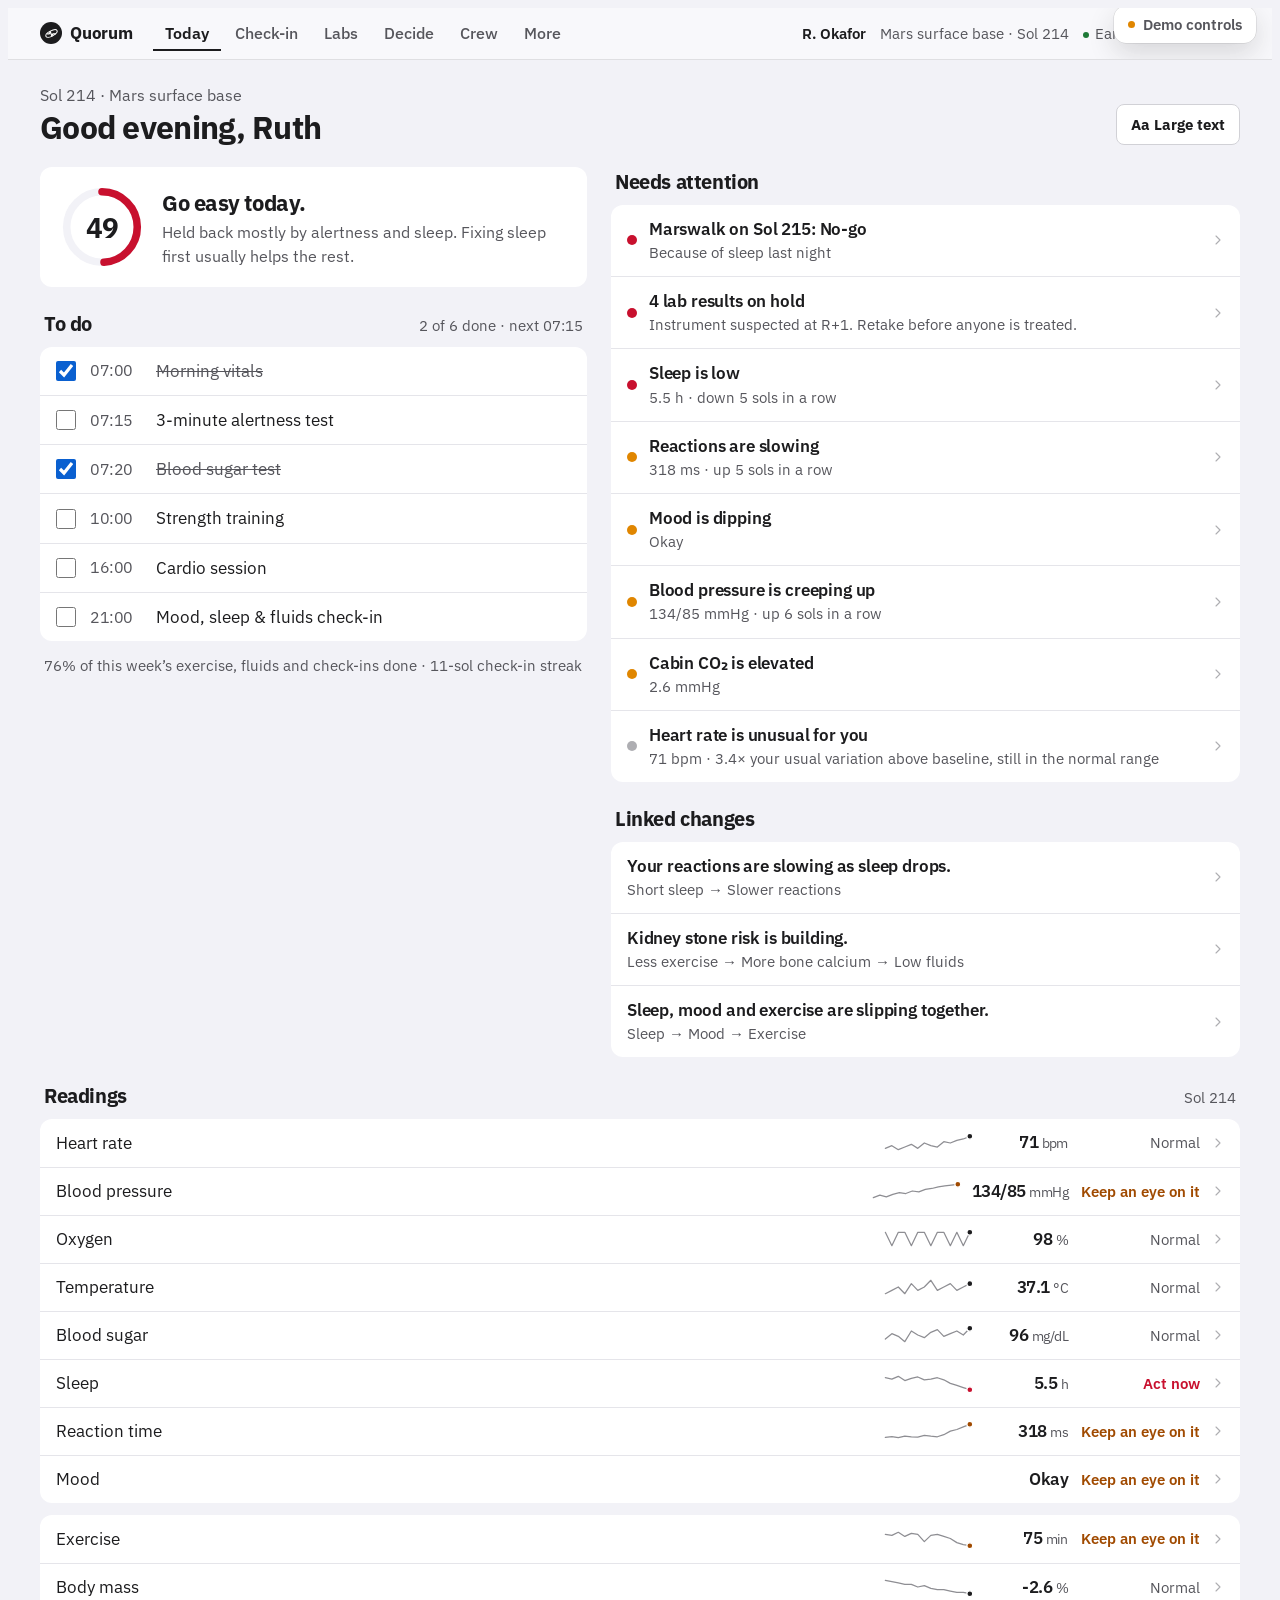
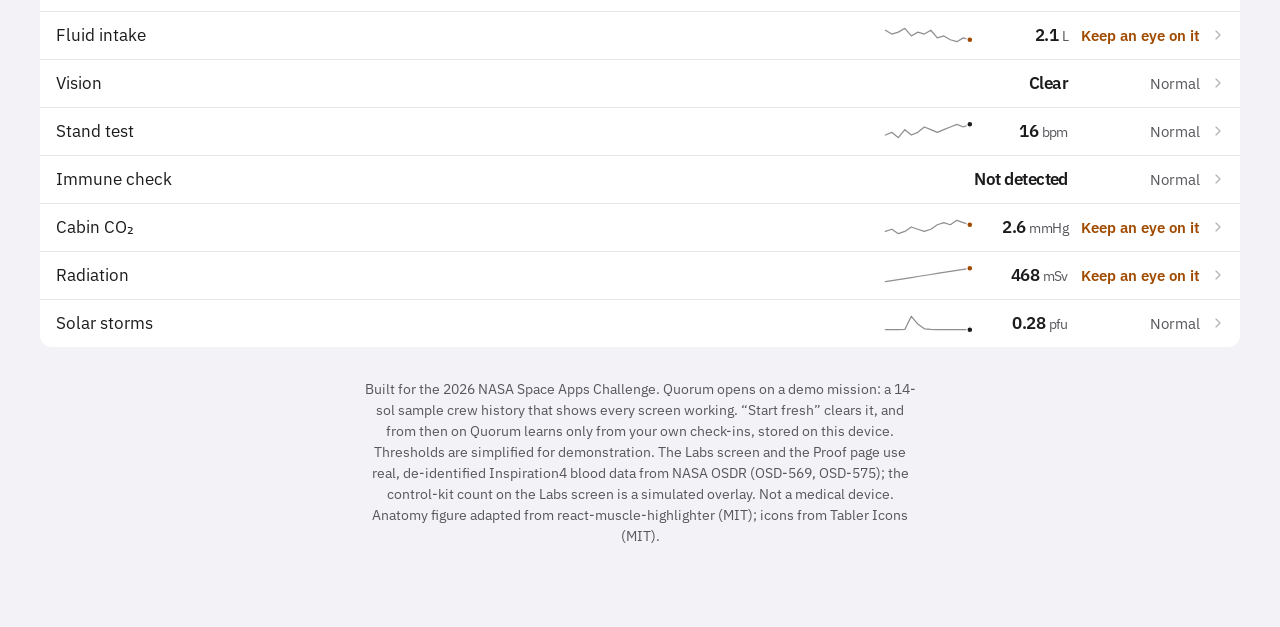
==== commit c05737e3: "Toward real use: simulation check, crew accounts with database-enforced roles and privacy, lab and w" ====
--- a/app.html
+++ b/app.html
@@ -1092,9 +1092,80 @@
   .ladrow select{grid-column:1/-1}
   .ladrow .ladu{grid-column:1/-1;padding:0}
 }
+/* v11: events, joined crew, guide, medicines, storm, said-vs-measured */
+.ladrow{grid-template-columns:minmax(150px,1.5fr) repeat(var(--n,4),minmax(0,1fr)) auto}
+.ljbody{padding-top:4px}.ljlist{list-style:none;margin:8px 0;padding:0}.ljlist li{display:flex;flex-wrap:wrap;gap:4px 12px;padding:8px 0;border-top:1px solid var(--line)}.ljlist span{color:var(--muted);font-size:14.5px}
+.ladday input[type=text]{font:inherit;border:1px solid var(--line);border-radius:8px;background:#fff;padding:0 10px;min-height:44px;color:var(--ink);max-width:100%}
+.evlist{list-style:none;margin:8px 0 12px;padding:0}.evlist li{display:grid;grid-template-columns:auto minmax(0,1fr) auto;gap:10px;align-items:start;padding:10px 0;border-top:1px solid var(--line)}
+.evlist .evd{font-variant-numeric:tabular-nums;font-weight:600;white-space:nowrap}.evlist li>span:nth-child(2){display:flex;flex-direction:column;min-width:0;overflow-wrap:anywhere}.evlist li>span:nth-child(2) span{color:var(--muted);font-size:14.5px}
+.evgrid{display:grid;grid-template-columns:repeat(2,minmax(0,1fr));gap:10px;margin:10px 0}.evgrid .evn{grid-column:1/-1}
+.evgrid label{display:flex;flex-direction:column;gap:3px;min-width:0}.evgrid label span{font-size:13.5px;color:var(--muted)}
+.evgrid input,.evgrid select{font:inherit;border:1px solid var(--line);border-radius:8px;background:#fff;padding:0 10px;min-height:44px;width:100%;min-width:0;color:var(--ink)}
+.evgrid input:focus,.ladday input[type=text]:focus{outline:2px solid var(--link);outline-offset:1px}
+#evform .err,#medform .err,#ljerr{color:var(--warn);font-weight:600;margin:0 0 8px}
+#evform .err:empty,#medform .err:empty,#ljerr:empty{display:none}
+.abar{display:flex;flex-wrap:wrap;gap:8px 16px;align-items:center;justify-content:space-between;padding:12px 16px;border-radius:12px;margin:0 0 14px;border:1px solid var(--line);background:var(--card)}
+.abar.w{border-color:var(--warn);background:#FFF1F0}.abar.c{border-color:var(--caution);background:#FFF8EB}.abar [data-stclock]{font-variant-numeric:tabular-nums;font-weight:600}
+.xc{border-top:1px solid var(--line);padding-top:8px;margin-top:4px}.xc .xch{font-size:13.5px;font-weight:600;color:var(--caution)}.xc ul{margin:4px 0 0;padding-left:18px;font-size:14.5px}
+.gcall{display:flex;flex-wrap:wrap;gap:10px 16px;align-items:center;justify-content:space-between}.gcall div{display:flex;flex-direction:column;min-width:0}.gcall span{color:var(--muted);font-size:15px}
+.gwrap{display:grid;grid-template-columns:minmax(240px,340px) minmax(0,1fr);gap:20px;align-items:start}
+.gsteps{list-style:none;margin:0;padding:0;display:flex;flex-direction:column;gap:6px}
+.gsteps button{display:flex;gap:12px;align-items:center;width:100%;text-align:left;font:inherit;font-size:15.5px;background:none;border:1px solid transparent;border-radius:10px;padding:10px 12px;min-height:48px;color:var(--muted);cursor:pointer}
+.gsteps button i{font-style:normal;flex:none;display:grid;place-items:center;width:26px;height:26px;border-radius:50%;border:1.5px solid currentColor;font-size:13.5px;font-weight:600}
+.gsteps button[aria-current]{background:var(--card);border-color:var(--line);color:var(--ink);font-weight:600}
+.gsteps button.dn i{background:var(--good);border-color:var(--good);color:#fff}
+.gcard h2{font-size:26px;line-height:1.2;margin:6px 0 4px;outline:none}.gwhy{color:var(--muted);font-size:16px;margin-bottom:14px}
+.gbody{font-size:17px;line-height:1.5}.gbody p{margin:0 0 10px}.gbody .gbig{font-size:20px;font-weight:600}.gbody .gul{margin:0 0 10px;padding-left:20px}
+.gnav{display:flex;flex-wrap:wrap;gap:8px;margin-top:16px;padding-top:14px;border-top:1px solid var(--line)}.gnav .btn:last-child{margin-left:auto}
+.gfin{display:flex;flex-wrap:wrap;gap:6px;align-items:center;color:var(--good);font-weight:600;margin-top:12px}
+.medcols{display:grid;grid-template-columns:minmax(0,1.35fr) minmax(0,1fr);gap:20px;align-items:start}.medcols>div{display:flex;flex-direction:column;gap:16px;min-width:0}
+.medsum{grid-template-columns:repeat(3,minmax(0,1fr))}
+.medlist{list-style:none;margin:14px 0 0;padding:0}.medlist li{padding:14px 0;border-top:1px solid var(--line)}
+.medh{display:flex;gap:10px;justify-content:space-between;align-items:start}.medh div{display:flex;flex-direction:column;min-width:0;overflow-wrap:anywhere}.medh div span{color:var(--muted);font-size:14.5px}.medh .tg{white-space:nowrap;flex:none}
+.medbar{height:6px;border-radius:3px;background:var(--card-2);margin:10px 0 8px;overflow:hidden}.medbar i{display:block;height:100%;border-radius:3px;background:var(--good)}.medbar i.c{background:var(--caution)}.medbar i.w{background:var(--warn)}
+.medf{display:flex;flex-wrap:wrap;gap:8px 12px;align-items:center;justify-content:space-between;font-size:15px}.medact{display:flex;gap:10px;align-items:center}
+.medn{color:var(--warn);font-size:14.5px;font-weight:600;margin:8px 0 0}
+.pkt{margin-top:12px;font-size:15px;color:var(--muted)}.pkt b{color:var(--ink)}
+.storm.on{border:1.5px solid var(--warn)}
+.stnow{display:grid;grid-template-columns:auto auto minmax(0,1fr);gap:8px 24px;align-items:center;margin:4px 0 12px}.stnow div{display:flex;flex-direction:column}.stnow .n{font-size:32px;font-weight:600;font-variant-numeric:tabular-nums;line-height:1.1}.stnow span{color:var(--muted);font-size:14px}.stnow p{font-weight:600}
+.stroll{display:grid;grid-template-columns:repeat(2,minmax(0,1fr));gap:8px;margin-bottom:14px}
+.stroll button{font:inherit;font-weight:600;min-height:48px;border-radius:10px;border:1.5px solid var(--line);background:var(--card);color:var(--ink);cursor:pointer;display:flex;gap:6px;align-items:center;justify-content:center;flex-wrap:wrap;padding:6px 8px}
+.stroll button[aria-pressed="true"]{border-color:var(--good);background:#EEF8F0}.stroll em{font-style:normal;font-weight:400;color:var(--muted);font-size:13.5px}
+.sthint{font-weight:600;margin:2px 0 12px}
+.dtab td{font-variant-numeric:tabular-nums;white-space:nowrap}.dbar{display:inline-block;vertical-align:middle;width:40px;height:6px;border-radius:3px;background:var(--card-2);margin-right:8px;overflow:hidden}.dbar i{display:block;height:100%;background:var(--good)}.dbar i.c{background:var(--caution)}.dbar i.w{background:var(--warn)}
+@media (max-width:980px){.gwrap,.medcols{grid-template-columns:minmax(0,1fr)}.gsteps{flex-direction:row;overflow-x:auto;padding-bottom:4px}.gsteps li{flex:none}.gsteps button span{display:none}.gsteps button{width:auto;padding:8px}.gsteps button[aria-current] span{display:inline;white-space:nowrap}}
+@media (max-width:640px){
+  .ladrow{grid-template-columns:repeat(auto-fill,minmax(68px,1fr))}
+  .stnow{grid-template-columns:auto auto}.stnow p{grid-column:1/-1}
+  .gcard h2{font-size:22px}.gnav .btn:last-child{margin-left:0}
+  .dtab th:nth-child(2),.dtab td:nth-child(2){display:none}
+}
+/* v12: crew sync */
+.sycols{display:grid;grid-template-columns:minmax(0,1.25fr) minmax(0,1fr);gap:20px;align-items:start}.sycols>div{display:flex;flex-direction:column;gap:16px;min-width:0}
+.syform{display:flex;flex-direction:column;gap:6px;margin-top:12px;max-width:440px}.syform label{font-size:14.5px;font-weight:600;margin-top:6px}
+.syform input,.syform select{font:inherit;border:1px solid var(--line);border-radius:8px;background:#fff;padding:0 12px;min-height:46px;color:var(--ink);width:100%}
+.syform input:focus{outline:2px solid var(--link);outline-offset:1px}.syform .btn{margin-top:14px;align-self:flex-start}
+.sytab{margin-bottom:6px}.syerr{color:var(--warn);font-weight:600;margin:8px 0 0}.symsg{color:var(--good);font-weight:600;margin:8px 0 0}
+.syhow{margin:8px 0 0;padding-left:20px;display:flex;flex-direction:column;gap:8px}
+.sysum{grid-template-columns:repeat(3,minmax(0,1fr))}.sycode{letter-spacing:.06em;font-size:22px!important;overflow-wrap:anywhere}
+.sytab2 td{vertical-align:middle}.symu{color:var(--muted);font-size:14px}.tg.n{background:var(--card-2);color:var(--muted)}
+.syrolesel{min-height:40px;max-width:210px}
+.syaud{list-style:none;margin:0;padding:0}.syaud li{display:grid;grid-template-columns:118px minmax(0,1fr);gap:10px;padding:9px 0;border-top:1px solid var(--line);font-size:15px}.syaud li:first-child{border-top:0}.syaud li>span:first-child{color:var(--muted);font-variant-numeric:tabular-nums;font-size:14px}
+.lgate{display:flex;gap:8px;align-items:flex-start;margin-top:14px;padding:12px 14px;border-radius:10px;background:var(--card-2);font-size:15px}.lgate svg{flex:none;margin-top:3px}
+@media (max-width:980px){.sycols{grid-template-columns:minmax(0,1fr)}}
+@media (max-width:640px){.syaud li{grid-template-columns:minmax(0,1fr);gap:2px}}
+.skipl{position:absolute;left:-999px;top:8px;z-index:100;background:#fff;color:var(--ink);padding:10px 14px;border-radius:8px;border:2px solid var(--link);font-weight:600}.skipl:focus{left:8px}
+.done .x,.refn,.credit{color:var(--muted)!important}
+.lev li{opacity:1}.lev li:not(.hit),.lev li:not(.hit) b,.lev li:not(.hit) .r{color:var(--muted)}.lev li:not(.hit) b{font-weight:500}
+main p a:not(.btn):not(.lnk),main li a:not(.btn):not(.lnk),main td a:not(.btn){text-decoration:underline;text-underline-offset:2px}
+[tabindex="0"][role="region"]:focus-visible{outline:2px solid var(--link);outline-offset:2px}
+@media (prefers-reduced-motion:reduce){*,*::before,*::after{animation-duration:.01ms!important;animation-iteration-count:1!important;transition-duration:.01ms!important;scroll-behavior:auto!important}}
 </style>
+<link rel="manifest" href="manifest.webmanifest"><link rel="apple-touch-icon" href="img/icon-192.png"><meta name="apple-mobile-web-app-capable" content="yes">
+<script>if("serviceWorker" in navigator&&(location.protocol==="https:"||location.hostname==="localhost"))addEventListener("load",function(){navigator.serviceWorker.register("sw.js").catch(function(){})});</script>
 </head>
 <body>
+<a class="skipl" href="#main">Skip to content</a>
 
 
 <canvas id="stars" aria-hidden="true"></canvas><div class="nebula" aria-hidden="true"></div>
@@ -1108,7 +1179,11 @@
   </nav>
   <main id="main">
     <div class="mstrip" id="mstrip" aria-label="Mission status"></div>
+    <div id="alerts"></div>
     <section class="view" id="v-today"></section>
+    <section class="view" id="v-sync" hidden></section>
+    <section class="view" id="v-guide" hidden></section>
+    <section class="view" id="v-meds" hidden></section>
     <section class="view" id="v-labs" hidden></section>
     <section class="view" id="v-detail" hidden></section>
     <section class="view" id="v-body" hidden></section>
@@ -1123,9 +1198,11 @@
   </main>
 </div>
 <nav class="mtabs" id="mtabs" aria-label="Sections"></nav>
-<div class="toast" id="toast" hidden></div>
+<div class="toast" id="toast" role="status" aria-live="polite" hidden></div>
 
 <script src="js/analysis.js"></script>
+<script src="js/formats.js"></script>
+<script src="js/sync.js"></script>
 <script>
 (function(){
 /* ---------- references ---------- */
@@ -1392,8 +1469,8 @@
 const TASKS=[{id:'vit',t:'07:00',n:'Morning vitals'},{id:'pvt',t:'07:15',n:'3-minute alertness test'},{id:'glu',t:'07:20',n:'Blood sugar test'},{id:'res',t:'10:00',n:'Strength training'},
   {id:'aer',t:'16:00',n:'Cardio session'},{id:'log',t:'21:00',n:'Mood, sleep & fluids check-in'}];
 const WEEK=[1,1,.83,1,.67,.5];
-const TABS=[['today','Today'],['log','Check-in'],['labs','Labs'],['eva','Decide'],['crew','Crew']],TABS2=[['body','Body'],['report','Report'],['science','Science'],['data','Data'],['proof','Evidence']];
-const TICON={labs:'shield',today:'today',crew:'crew',eva:'suit',body:'body',proof:'proof',log:'log',science:'science',data:'data',report:'report'};
+const TABS=[['today','Today'],['log','Check-in'],['labs','Labs'],['eva','Decide'],['crew','Crew']],TABS2=[['sync','Crew sync'],['guide','Stand-in guide'],['meds','Medicines'],['body','Body'],['report','Report'],['science','Science'],['data','Data'],['proof','Evidence']];
+const TICON={sync:'crew',guide:'check',meds:'cup',labs:'shield',today:'today',crew:'crew',eva:'suit',body:'body',proof:'proof',log:'log',science:'science',data:'data',report:'report'};
 
 /* ---------- state ---------- */
 const KEY='crewpulse-v8';
@@ -1417,10 +1494,23 @@
 let rstep=0;
 try{const r=localStorage.getItem(KEY);if(r)Object.assign(S,JSON.parse(r))}catch(e){}
 if(!S.data||S.data.length!==14)S.data=fresh();
+(function sane(){const num=x=>typeof x==='number'&&isFinite(x),str=x=>typeof x==='string';
+  S.events=Array.isArray(S.events)?S.events.filter(x=>x&&num(x.day)&&str(x.label)&&str(x.type)&&str(x.id)).slice(0,30).map(x=>({id:x.id,day:Math.round(x.day),type:x.type,label:x.label.slice(0,60)})):[];
+  if(S.meds!=null)S.meds=Array.isArray(S.meds)?S.meds.filter(x=>x&&str(x.id)&&str(x.n)&&num(x.qty)&&num(x.exp)).slice(0,40).map(x=>({id:x.id,n:x.n.slice(0,40),use:str(x.use)?x.use.slice(0,40):'',qty:Math.max(0,Math.min(999,Math.round(x.qty))),low:num(x.low)?x.low:1,exp:Math.round(x.exp),c:!!x.c})):null;
+  S.medLog=Array.isArray(S.medLog)?S.medLog.filter(str).slice(0,8):[];
+  S.dose=Array.isArray(S.dose)?[0,1,2,3].map(i=>num(S.dose[i])&&S.dose[i]>=0?S.dose[i]:0):[0,0,0,0];
+  S.stormLog=Array.isArray(S.stormLog)?S.stormLog.filter(x=>x&&num(x.slow)&&num(x.dur)&&Array.isArray(x.doses)&&x.doses.length===4&&x.doses.every(num)).slice(0,3):[];
+  if(S.storm&&!(num(S.storm.t0)&&S.storm.t0<=Date.now()+6e4))S.storm=null;
+  if(S.storm){const o={};if(S.storm.in&&typeof S.storm.in==='object')[0,1,2,3].forEach(i=>{if(num(S.storm.in[i]))o[i]=S.storm.in[i]});S.storm.in=o}
+  if(!S.guide||!num(S.guide.i)||typeof S.guide.done!=='object'||!S.guide.done)S.guide={i:0,done:{}};
+  if(!Array.isArray(S.outbox))S.outbox=[];
+  if(S.lab&&typeof S.lab==='object'){S.lab.joined=Array.isArray(S.lab.joined)?S.lab.joined.filter(x=>str(x)&&x.trim()).slice(0,2).map(x=>x.slice(0,24)):[];
+    const n=4+S.lab.joined.length;S.lab.added=Array.isArray(S.lab.added)?S.lab.added.filter(d=>d&&num(d.day)&&d.vals&&typeof d.vals==='object').slice(0,24).map(d=>{const v={};for(const k in d.vals)if(Array.isArray(d.vals[k]))v[k]=Array.from({length:n},(_,i)=>num(d.vals[k][i])?d.vals[k][i]:null);return{day:d.day,vals:v}}):[]}else S.lab=null;
+  if(!['today','log','labs','eva','crew','sync','guide','meds','body','report','science','data','detail'].includes(S.view))S.view='today'})();
 if(!S.mode)S.mode='demo';if(!Array.isArray(S.live))S.live=[];
 if(S.view==='detail')S.view='today';
 if(!Array.isArray(S.sym))S.sym=[];
-const save=()=>{try{localStorage.setItem(KEY,JSON.stringify(S))}catch(e){}};
+const save=()=>{try{localStorage.setItem(KEY,JSON.stringify(S))}catch(e){}try{syncSoon()}catch(e){}};
 
 const $=id=>document.getElementById(id);
 const E=()=>ENV[S.env];
@@ -1445,7 +1535,7 @@
 const U=p=>(p.fmt)?'':p.unit;
 const CL=['g','c','w'],WORD=['Normal','Keep an eye on it','Act now'];
 function run(p){if(p.id==='rad'||p.id==='virus')return 0;const v=S.data.map((_,i)=>val(p,i));let n=0;for(let k=CUR;k>0;k--){if(p.dir==='down'?v[k]<v[k-1]:v[k]>v[k-1])n++;else break}return n}
-const esc=s=>String(s).replace(/&/g,'&amp;').replace(/</g,'&lt;');
+const esc=s=>String(s).replace(/&/g,'&amp;').replace(/</g,'&lt;').replace(/>/g,'&gt;').replace(/"/g,'&quot;');
 
 function readiness(){const d=S.data[CUR],base=S.data.slice(0,10).reduce((a,x)=>a+x.hr,0)/10,cl=x=>Math.max(0,Math.min(100,Math.round(x)));
   const c=[['Sleep',cl((d.sleep-4)/4*100),'sleep'],['Alertness',cl(100-(d.rt-240)*.6-d.lapse*2),'alert'],['Recovery',cl(100-Math.max(0,val(BY.hr)-base)*6),'hr'],
@@ -1477,7 +1567,7 @@
   <label class="lkrow"><span>Earth link</span><input type="checkbox" class="sw" data-demo="link" ${S.link?'checked':''} aria-label="Earth link"></label>
   <button type="button" class="btn ghost sm" data-demo="reset">Reset scenario</button><button type="button" class="btn ghost sm" data-live="exit">Start fresh with your own check-ins</button></div>`}
 function renderNav(){const sd=$('sidedemo');if(sd)sd.innerHTML=`<details class="demod" id="demod"${DEMO_OPEN?' open':''}><summary>Demo controls</summary>${demoPanel()}</details>`;const lk=document.querySelector('.side .mission .lk');if(lk){lk.classList.toggle('down',!S.link);lk.innerHTML=S.link?`<i></i>Earth link · <span id="delay">${E().delay}</span>`:'<i></i>Earth link down · working locally'}
-const tb=([id,l])=>`<button type="button" class="tab" data-go="${id}" aria-label="${l}" ${(S.view===id||(S.view==='detail'&&S.from===id))?'aria-current="page"':''}>${svg(TICON[id])}<span class="lf" aria-hidden="true">${l}</span><span class="ls" aria-hidden="true">${{log:'Log',science:'Sci'}[id]||l}</span></button>`;
+const tb=([id,l])=>`<button type="button" class="tab" data-go="${id}" aria-label="${l}" ${(S.view===id||(S.view==='detail'&&S.from===id))?'aria-current="page"':''}>${svg(TICON[id])}<span class="lf" aria-hidden="true">${l}</span><span class="ls" aria-hidden="true">${{log:'Log',science:'Sci',guide:'Guide',meds:'Meds',sync:'Sync'}[id]||l}</span></button>`;
   document.documentElement.dataset.env=S.env;$('sidetabs').innerHTML=TABS.map(tb).join('')+`<details class="morem"><summary${TABS2.some(t=>t[0]===S.view)?' style="color:var(--ink);font-weight:600"':''}>More</summary><div class="pop">${TABS2.map(tb).join('')}</div></details>`;$('mtabs').innerHTML=TABS.map(tb).join('');$('side-mission').textContent=`${E().name} · ${E().dl} ${E().day}`;const mb=$('modebadge');if(mb)mb.innerHTML=isLive()?'Live \u00b7 your check-ins':'Demo mission \u00b7 sample crew';const sn=$('side-name');if(sn)sn.textContent=isLive()?'You':'R. Okafor';const ms=$('mstrip');if(ms){const e=E();ms.innerHTML=`<span><b>${e.name}</b> \u00b7 ${e.dl} ${e.day}</span><span>Earth ${S.link?`<b>${fmtMin(e.owl)}</b> one-way`:'<b class="dn">link down</b>'}</span><span>Crew member <b>${isLive()?'You':'R. Okafor'}</b></span><span class="md">${isLive()?`Live \u00b7 ${S.live.length} check-in${S.live.length===1?'':'s'}`:'Demo mission'}</span>`}}
 function go(v){if(v==='proof'){location.href='proof.html';return}ENTER=true;if(labPlay&&v!=='labs'){clearInterval(labPlay);labPlay=null}if(pvt.on)stopPVT(false);if(playT){clearInterval(playT);playT=null}if(!['today','body','detail','eva','crew'].includes(v))CUR=13;S.view=v;save();render();window.scrollTo({top:0})}
 function openP(id){S.from=S.view==='detail'?S.from:S.view;S.sel=id;go('detail')}
@@ -1518,6 +1608,7 @@
     <div class="card list">
       <button type="button" class="arow ${CL[ev.v]}" data-go="eva"><span class="dot"></span><span><b>${e.eva} on ${e.dl} ${dn(CUR)+1}: ${EVW[ev.v]}</b><span>${ev.v?'Because of '+ev.why.join(', '):'All checks clear'}</span></span>${svg('chev','width="16" height="16"')}</button>
       ${hold?`<button type="button" class="arow w" data-go="labs"><span class="dot"></span><span><b>${hold} lab result${hold===1?'':'s'} on hold</b><span>${LSC.alarms[0]?LAB_CAUSE[LSC.alarms[0].cause].w:'Source check'} at ${LSC.draw}. Retake before anyone is treated.</span></span>${svg('chev','width="16" height="16"')}</button>`:''}
+      ${xchecks().map(x=>`<button type="button" class="arow c" data-go="crew"><span class="dot"></span><span><b>Your check-in and your measurements disagree</b><span>${esc(x[1])}</span></span>${svg('chev','width="16" height="16"')}</button>`).join('')}
       ${flagged.slice(0,5).map(p=>{const r=run(p),l=lvl(p);return `<button type="button" class="arow ${CL[l]}" data-open="${p.id}"><span class="dot"></span><span><b>${qual(p)?nameOf(p)+' needs a recheck':p.low}</b><span>${qual(p)?'Taken '+qual(p).why+' · ':''}${show(p)}${U(p)?' '+U(p):''}${r>=3?` · ${p.dir==='down'?'down':'up'} ${r} ${e.dl.toLowerCase()}s in a row`:p.id==='rad'?` · ${Math.round(rad(CUR)/p.limit*100)}% of career limit`:''}</span></span>${svg('chev','width="16" height="16"')}</button>`}).join('')}
       ${unusual.map(p=>{const z=zscore(p);return `<button type="button" class="arow" data-open="${p.id}"><span class="dot"></span><span><b>${nameOf(p)} is unusual for you</b><span>${show(p)}${U(p)?' '+U(p):''} · ${Math.abs(z).toFixed(1)}× your usual variation ${z>0?'above':'below'} baseline, still in the normal range</span></span>${svg('chev','width="16" height="16"')}</button>`}).join('')}
     </div></div>
@@ -1527,7 +1618,7 @@
     <div class="card list">${VITALS.map(rdRow).join('')}</div>
     <div class="card list" style="margin-top:12px">${MISSION.map(rdRow).join('')}</div></div>
   </div></div>
-  <div class="grp tmore"><div class="gh"><h3>More</h3></div><div class="card list">${TABS2.map(([id,l])=>`<button type="button" class="arow plain" data-go="${id}"><span><b>${l}</b><span>${{body:'Ten body systems on one figure',report:'Summary for the flight surgeon',science:'Where each rule comes from',data:'Scenarios, import and sources',proof:'The method tested on NASA data'}[id]}</span></span>${svg('chev','width="16" height="16"')}</button>`).join('')}</div></div>`}
+  <div class="grp tmore"><div class="gh"><h3>More</h3></div><div class="card list">${TABS2.map(([id,l])=>`<button type="button" class="arow plain" data-go="${id}"><span><b>${l}</b><span>${{sync:'Sign in, roles, shared data and the audit trail',guide:'Step by step when the medical officer is out',meds:'Stock, expiry dates and doses',body:'Ten body systems on one figure',report:'Summary for the flight surgeon',science:'Where each rule comes from',data:'Scenarios, import and sources',proof:'The method tested on NASA data'}[id]}</span></span>${svg('chev','width="16" height="16"')}</button>`).join('')}</div></div>`}
 
 /* ---------- views ---------- */
 function vTodayOld(){const e=E(),Rd=readiness(),C=2*Math.PI*86;
@@ -1650,6 +1741,7 @@
    ['Vision',lvl(BY.vision),VISION[d.vision],'vision'],
    ['Decompression prep',0,'Oxygen prebreathe scheduled before suit-up (simulated). After the EVA, report joint pain, tingling or itchy skin, the signs of the bends','spo2'],
    ['Hypoxia watch',lvl(BY.spo2),`${d.spo2}% resting oxygen. Lower pressure that helps prevent the bends slightly raises the risk of mild hypoxia`,'spo2']];
+  if(S.storm)c[2]=['Solar storms',2,'Storm shelter in progress. No '+e.eva.toLowerCase()+' until the all-clear','sep'];
   const zt=p=>{const z=zscore(p);return Math.abs(z)>=2?`. That\u2019s ${Math.abs(z).toFixed(1)}\u00d7 your usual variation ${z>0?'above':'below'} your own normal`:''};c[0][2]+=zt(BY.sleep);c[1][2]+=zt(BY.alert);
   const v=Math.max(...c.map(x=>x[1]));return{v,c,why:c.filter(x=>x[1]===v&&v>0).map(x=>x[0].toLowerCase()),dose}}
 function evaCard(){const e=E(),ev=eva(),cls=CL[ev.v];
@@ -1679,34 +1771,36 @@
     return `<div class="card"><div class="secrow"><div class="sec">Checks</div><span>${cnt[0]} clear · ${cnt[1]} caution · ${cnt[2]} blocking</span></div>
     <div class="segbar">${ev.c.map(x=>`<i class="${CL[x[1]]}" title="${x[0]}"></i>`).join('')}</div>
     ${G.map(([g,names])=>`<div class="cgroup"><div class="cglab">${g}</div><ul class="checks">${ev.c.filter(x=>names.includes(x[0])).map(x=>`<li><span class="ck ${CL[x[1]]}">${svg(ckI[x[1]])}</span><span><b>${x[0]}</b><span class="r">${x[2]}</span></span><button type="button" class="lnk" data-open="${x[3]}">View</button></li>`).join('')}</ul></div>`).join('')}</div>`})()}
-  ${ladderCard(ev)}${changeCard(ev)}${crewCard()}${actCard(ev)}${donkiCard()}
+  ${ladderCard(ev)}${changeCard(ev)}${crewCard()}${actCard(ev)}${stormCard()}${donkiCard()}
   ${landing}
   <div class="card prose"><div class="sec">Why these checks</div>
     <p>An EVA is the most demanding, least forgiving thing a crew member does: hours of hard work in a suit, where a slip or a missed step is hard to recover. Tired crews make more mistakes${R(2,3)}, core temperature can pass 40 \u00b0C during hard exercise${R(16)}, and NOAA advises astronauts on spacewalks to avoid radiation from S3 storms and above.${R(28)} NASA also lists decompression sickness, hypoxia, and injury and fatigue during spacewalks as separate risks, which is why prebreathe and oxygen get their own checks.${R(35)}</p>
     <p style="margin-top:10px;color:var(--muted)">Quorum lays out the evidence. The final call belongs to the commander and the flight surgeon.</p></div>`}
 const CREWMATES=[
- {n:'J. Park',role:'Commander',ini:'JP',ready:84,sleep:7.4,hr:58,bp:'116/74',rt:251,flags:[],eva:0},
- {n:'M. Ilves',role:'Crew medical officer',ini:'MI',ready:71,sleep:6.6,hr:63,bp:'122/78',rt:268,flags:[[1,'Fluid intake 1.9 L, down 3 sols in a row'],[1,'Sleep 6.6 h, below the 7 h goal']],eva:1},
- {n:'A. Haddad',role:'Mission specialist',ini:'AH',ready:62,sleep:7.1,hr:74,bp:'124/80',rt:276,flags:[[1,'VZV detected in saliva test'],[1,'Temperature 0.7 \u00b0C above baseline']],eva:1}];
+ {n:'J. Park',role:'Commander',ini:'JP',ready:84,sleep:7.4,hr:58,bp:'116/74',rt:251,flags:[],eva:0,xc:[]},
+ {n:'M. Ilves',role:'Crew medical officer',ini:'MI',ready:71,sleep:6.6,hr:63,bp:'122/78',rt:268,flags:[[1,'Fluid intake 1.9 L, down 3 sols in a row'],[1,'Sleep 6.6 h, below the 7 h goal']],eva:1,xc:[]},
+ {n:'A. Haddad',role:'Mission specialist',ini:'AH',ready:62,sleep:7.1,hr:74,bp:'124/80',rt:276,flags:[[1,'VZV detected in saliva test'],[1,'Temperature 0.7 \u00b0C above baseline']],eva:1,xc:[[1,'Logged \u201cno symptoms\u201d, but temperature is 0.7 \u00b0C above baseline and the saliva test is positive'],[1,'No evening check-in for 2 sols']]}];
 function teamCard(){const w=[4.4,4.3,4.4,4.2,4.0,3.9,3.8];const x=i=>8+i*(220-16)/6,y=v=>48-(v-3)/2*40;
   return `<div class="card"><div class="secrow"><div class="sec">Team check-in</div><span>Anonymous · sample data</span></div>
    <div class="team"><div><b class="n" style="font-family:var(--f-d);font-size:40px;font-weight:700">3.8<small style="font-size:17px;color:var(--muted)">/5</small></b><p style="color:var(--muted);font-size:15.5px">How well the crew is working together this week, from a one-question anonymous rating. Down from 4.4.</p></div>
    <svg viewBox="0 0 220 56" class="tsp" style="height:56px" aria-label="Team rating over the last 7 ${E().dl.toLowerCase()}s"><path d="${w.map((v,i)=>(i?'L':'M')+x(i)+' '+y(v)).join(' ')}" fill="none" stroke="var(--caution)" stroke-width="2"/><circle cx="${x(6)}" cy="${y(3.8)}" r="4" fill="var(--caution)"/></svg>
    <div><p style="font-size:15.5px;font-weight:600">Suggested: a short crew debrief on ${E().dl} ${dn(CUR)+1}.</p><p style="color:var(--muted);font-size:14.5px;margin-top:4px">NASA tracks inadequate teamwork as a spaceflight risk; teams in long isolation need ways to recover quickly after setbacks.${R(35)}</p></div></div></div>`}
 function vCrew(){const e=E(),R0=readiness(),d=S.data[CUR],ev=eva();
-  const me={n:'R. Okafor',role:'Flight engineer · you',ini:'RO',ready:R0.s,sleep:d.sleep,hr:d.hr,bp:d.bps+'/'+d.bpd,rt:d.rt,flags:P.filter(p=>lvl(p)&&shared(p)).sort((a,b)=>lvl(b)-lvl(a)).slice(0,4).map(p=>[lvl(p),`${p.short||p.name} ${show(p)}${U(p)?' '+U(p):''}`]),eva:ev.v,me:true};
+  const me={xc:xchecks(),n:'R. Okafor',role:'Flight engineer · you',ini:'RO',ready:R0.s,sleep:d.sleep,hr:d.hr,bp:d.bps+'/'+d.bpd,rt:d.rt,flags:P.filter(p=>lvl(p)&&shared(p)).sort((a,b)=>lvl(b)-lvl(a)).slice(0,4).map(p=>[lvl(p),`${p.short||p.name} ${show(p)}${U(p)?' '+U(p):''}`]),eva:ev.v,me:true};
   const all=[me,...CREWMATES],lv=c=>Math.max(0,...c.flags.map(f=>f[0]));
   const nA=all.filter(c=>lv(c)===2).length,nW=all.filter(c=>lv(c)===1).length,nG=all.length-nA-nW;
   const tally=[0,1,2].map(k=>all.filter(c=>c.eva===k).length);
   return `<div class="top"><div><div class="eyebrow">${e.name} · ${e.dl} ${dn(CUR)}</div><h1>Crew</h1>
     <p class="lead">For the crew medical officer: everyone\u2019s status at a glance, showing only what each person has chosen to share.</p></div>${envSelect()}</div>
-  ${teamCard()}
+  ${teamCard()}${xcCard(all)}
   <div class="crewsum"><span style="color:var(--warn)">${nA} ${nA===1?'needs':'need'} action</span><span style="color:var(--caution)">${nW} to watch</span><span style="color:var(--good)">${nG} all clear</span><span>${e.eva}: ${tally[0]} go · ${tally[1]} with limits · ${tally[2]} no-go</span></div>
   <div class="crew">${all.map(c=>{const l=lv(c);return `<div class="card cm">
     <div class="cmh"><div class="avatar ${CL[l]}">${c.ini}</div><div><b>${c.n}</b><span>${c.role}</span></div><div class="rd"><b>${c.ready}</b><span>Readiness</span></div></div>
     <div class="mini"><div><b>${c.sleep} h</b><span>Sleep</span></div><div><b>${c.hr}</b><span>HR bpm</span></div><div><b>${c.bp}</b><span>BP</span></div><div><b>${c.rt}</b><span>RT ms</span></div></div>
     <ul class="flags">${c.flags.length?c.flags.map(f=>`<li class="${CL[f[0]]}">${esc(f[1])}</li>`).join(''):'<li class="g">Nothing flagged</li>'}<li class="${CL[c.eva]}">${e.eva}: ${EVW[c.eva]}</li></ul>
+    ${(c.xc||[]).length?`<div class="xc"><div class="xch">Said vs measured</div><ul>${c.xc.map(x=>`<li>${esc(x[1])}</li>`).join('')}</ul></div>`:''}
     ${c.me?'<div><button type="button" class="btn ghost sm" data-go="today">Open my dashboard</button></div>':''}</div>`}).join('')}</div>
+  <div class="card gcall"><div><b>Medical officer unavailable?</b><span>Any crew member can run today\u2019s health checks with the stand-in guide.</span></div><button type="button" class="btn sm" data-go="guide">Open the guide</button></div>
   <p style="color:var(--muted);font-size:14.5px">Crewmates other than R. Okafor are sample data.</p>`}
 function assessCard(p,l){const e=E(),q=qual(p),z=zscore(p),r=NOZ.includes(p.id)?null:refStats(p),d=S.data[CUR];
   const ctx=p.id==='hr'?`, ${d.hrCtx||'resting'}, ${d.hrQ||'good signal'}`.toLowerCase():'';
@@ -1808,7 +1902,7 @@
   return `<div class="top"><div><div class="eyebrow">${e.dl} ${e.day}</div><h1>Daily check-in</h1></div></div>
   <div class="card" id="pvtcard"><div class="secrow"><div class="sec">Alertness test</div><span>Based on the 3-minute PVT-B${R(3)}</span></div>
     <p style="max-width:60ch">Tap the box (or press space) the moment the counter appears. Responses slower than 355 ms count as lapses. ${d.rt!=null?`Today’s result: <b>${d.rt} ms</b>, <b>${d.lapse}%</b> lapses.`:'No test taken yet today.'}</p>
-    <div class="pvt" id="pvt" tabindex="0" role="button" aria-label="Reaction test area"><span class="tgt" aria-hidden="true"></span><b id="pvtn">Ready</b><span id="pvtmsg">Choose a test length to start</span></div>
+    <div class="pvt" id="pvt" tabindex="0" role="button"><span class="tgt" aria-hidden="true"></span><b id="pvtn">Ready</b><span id="pvtmsg">Choose a test length to start</span></div>
     <div class="pvtbar"><i id="pvtbar"></i></div>
     <div class="rowact" style="margin-top:14px"><button type="button" class="btn" data-pvt="180">Start 3-minute test</button><button type="button" class="btn ghost" data-pvt="30">Quick 30-second demo</button></div>
   </div>
@@ -1941,10 +2035,10 @@
     <p class="lead">The challenge provides NASA and CSA research rather than a dataset, so the health readings here are fictional sample data. The science, risks and thresholds come from the official resources and the public NASA and NOAA sources listed below. You can also load your own CSV.</p></div></div>
   ${scenCard}
   <div class="card"><div class="secrow"><div class="sec">Load your data</div><span>${S.imported?'Showing: '+esc(S.imported):'Showing: sample data'}</span></div>
-    <label class="drop" id="drop" for="csv"><b style="font-family:var(--f-d);font-size:18px">Drop a CSV file here, or choose one</b>
-      <span style="color:var(--muted);font-size:15px">One row per day, newest last. Columns are matched by name; the last 14 rows are used. Your file stays in this browser.</span>
-      <input type="file" id="csv" accept=".csv,.tsv,text/csv,text/plain"></label>
-    ${li?(li.err?`<p class="err" style="margin-top:12px">${esc(li.err)}</p>`:`<p style="margin-top:14px;font-weight:700">Loaded ${esc(li.name)}: ${li.rows} rows.</p><ul class="maplist">${li.cols.map(c=>`<li><b>${esc(c[0])}</b> → ${c[1]} (${c[2]} values)</li>`).join('')}</ul>${li.skipped.length?`<p style="color:var(--muted);font-size:14.5px;margin-top:8px">Not used: ${esc(li.skipped.join(', '))}</p>`:''}`):''}
+    <label class="drop" id="drop" for="csv"><b style="font-family:var(--f-d);font-size:18px">Drop a CSV file or a health export here, or choose one</b>
+      <span style="color:var(--muted);font-size:15px">CSV: one row per day, newest last, columns matched by name. Wearable: an Apple Health <code>export.xml</code> (sleep, resting heart rate, oxygen, temperature, blood pressure) is read day by day, however large. Your file stays in this browser.</span>
+      <input type="file" id="csv" accept=".csv,.tsv,.xml,text/csv,text/plain,text/xml,application/xml"></label>
+    ${li?(li.err?`<p class="err" style="margin-top:12px">${esc(li.err)}</p>`:`<p style="margin-top:14px;font-weight:700">Loaded ${esc(li.name)}: ${li.rows} rows.</p><ul class="maplist">${li.cols.map(c=>`<li><b>${esc(c[0])}</b> → ${c[1]} (${c[2]} values)</li>`).join('')}</ul>${li.note?`<p style="color:var(--muted);font-size:14.5px;margin-top:8px">${esc(li.note)}</p>`:''}${li.skipped.length?`<p style="color:var(--muted);font-size:14.5px;margin-top:8px">Not used: ${esc(li.skipped.join(', '))}</p>`:''}`):''}
     <div class="rowact" style="margin-top:16px">${S.imported?`<button type="button" class="btn ghost" id="resetdata">${isLive()?'Remove imported readings':'Go back to sample data'}</button>`:''}</div>
     <div class="sec" style="margin-top:22px">Template</div><pre class="rep" id="tpl">${esc(TEMPLATE)}</pre>
     <div class="rowact" style="margin-top:12px"><button type="button" class="btn ghost" id="copytpl">Copy template</button></div></div>
@@ -1961,6 +2055,10 @@
   const priv=P.filter(p=>!shared(p)).map(p=>p.short||p.name);if(priv.length)L.push('KEPT PRIVATE BY CREW MEMBER: '+priv.join(', '),'');
   if(S.share.symptoms)L.push('SYMPTOMS: '+(S.sym.length?S.sym.join(', '):'none reported'),'');
   const ins=insights().filter(x=>x.ids.every(id=>shared(BY[id])));if(ins.length){L.push('PATTERNS');ins.forEach(x=>L.push('  '+x.t));L.push('')}
+  const xq=xchecks();if(xq.length){L.push('SELF-REPORT VS MEASUREMENT');xq.forEach(x=>L.push('  '+x[1]));L.push('')}
+  const mw=medWarn();if(mw.length){L.push('MEDICINES');mw.forEach(x=>L.push('  '+x));L.push('')}
+  if(Array.isArray(S.events)&&S.events.length){L.push('MISSION EVENTS');S.events.slice().sort((a,b)=>b.day-a.day).slice(0,5).forEach(x=>L.push(`  Day ${x.day}: ${x.label}`));L.push('')}
+  if(Array.isArray(S.stormLog)&&S.stormLog.length){const g=S.stormLog[0];L.push(`LAST STORM SHELTER: all in shelter after ${dur(g.slow)}, highest added dose ${Math.max(...g.doses).toFixed(3)} mSv (simulated rates)`,'')}
   const ev=eva();L.push(`${e.eva.toUpperCase()} READINESS: ${EVW[ev.v]}`+(ev.why.length?` (${ev.why.join(', ')})`:''),'');
   L.push(`LAST 7 ${e.dl.toUpperCase()}S`);for(let i=7;i<14;i++){const d=S.data[i];L.push(`  ${e.dl} ${dn(i)}`+(S.share.vitals?`  HR ${d.hr}  BP ${d.bps}/${d.bpd}  O2 ${d.spo2}%  Ex ${d.ex}m  Fluid ${d.fluid}L`:'')+(S.share.sleep?`  Sleep ${d.sleep}h  RT ${d.rt}ms`:'')+(S.share.mood?`  Mood ${d.mood}/5`:'')+`  CO2 ${d.co2}`)}
   return L.join('\n')}
@@ -1968,6 +2066,7 @@
   return `<div class="top"><div><div class="eyebrow">${e.name}</div><h1>Report for the flight surgeon</h1></div></div>
   <div class="card"><p style="color:var(--muted);margin-bottom:16px">${e.far?`From here, a message takes ${e.rt} to reach Earth and come back. This summary gives the flight surgeon everything at once, so one reply is enough.`:`This summary gives the flight surgeon everything at once.`}</p>
   <pre class="rep" id="reptxt">${esc(reportText())}</pre>
+  ${(()=>{const full=new Blob([reportText()]).size,pk=new Blob([packet()]).size;return `<p class="pkt"><b>Low-bandwidth packet: ${pk} bytes</b> (full report: ${full} bytes). When the link is weak or just back after a blackout, Quorum sends this compact version first: levels and values only, no wording.</p>`})()}
   <div class="rowact" style="margin-top:16px"><button class="btn" type="button" id="send">${svg('send','width="16" height="16" style="vertical-align:-3px;margin-right:6px"')}Send to flight surgeon</button><button class="btn ghost" type="button" id="copy">Copy report</button></div></div>
   <div class="two">
     <div class="card"><div class="secrow"><div class="sec">Messages to Earth</div><span>Simulated in this prototype</span></div>
@@ -2018,7 +2117,7 @@
   const DT=o.t||I4.t,X=i=>L+(i+(i>=3?.6:0))*(W-L-R2)/(Math.max(7,DT.length)-.4),Y=y=>T+(1-(y-y0)/(y1-y0))*(H-T-B);
   const pts=v.map((y,i)=>y==null?null:[X(i),Y(y),y,i]).filter(q=>q&&(o.upTo==null||q[3]<=o.upTo));
   const fx=(X(2)+X(3))/2;
-  return `<svg class="i4c${o.mini?' mini':''}" viewBox="0 0 ${W} ${H}" role="img" aria-label="${i4name(m)} for ${I4CN[c]}: lab range ${lo} to ${hi} ${i4unit(m)}${b?`, personal normal ${(b.mu-b.half).toFixed(1)} to ${(b.mu+b.half).toFixed(1)}`:''}">
+  return `<svg class="i4c${o.mini?' mini':''}" viewBox="0 0 ${W} ${H}" role="img" aria-label="${i4name(m)} for ${esc(I4CN[c])}: lab range ${lo} to ${hi} ${i4unit(m)}${b?`, personal normal ${(b.mu-b.half).toFixed(1)} to ${(b.mu+b.half).toFixed(1)}`:''}">
     <rect class="labr" x="${L}" y="${Y(hi)}" width="${W-L-R2}" height="${Y(lo)-Y(hi)}"/>
     <line class="labl" x1="${L}" x2="${W-R2}" y1="${Y(hi)}" y2="${Y(hi)}"/><line class="labl" x1="${L}" x2="${W-R2}" y1="${Y(lo)}" y2="${Y(lo)}"/>
     ${b&&!o.noBand?`<rect class="pband" x="${L}" y="${Y(b.mu+b.half)}" width="${W-L-R2}" height="${Y(b.mu-b.half)-Y(b.mu+b.half)}"/><line class="pmu" x1="${L}" x2="${W-R2}" y1="${Y(b.mu)}" y2="${Y(b.mu)}"/>`:''}
@@ -2026,7 +2125,7 @@
     <path class="ln" d="${pts.map((p,k)=>(k?'L':'M')+p[0]+' '+p[1]).join('')}"/>
     ${pts.map(p=>{const x=i4cell(m,c,p[3]);const f=p[3]>=3&&x&&x.pers;return `<circle class="pt${p[3]<3?' pre':''}${f?' fl':''}" cx="${p[0]}" cy="${p[1]}" r="${o.mini?(f?4:3):(f?6:4.5)}"><title>${DT[p[3]]}: ${p[2]} ${i4unit(m)}</title></circle>`}).join('')}
     ${o.mini?'':`${[lo,hi].map(y=>`<text class="ax" x="${L-8}" y="${Y(y)+4}" text-anchor="end">${y}</text>`).join('')}${I4.t.map((t,i)=>`<text class="ax" x="${X(i)}" y="${H-10}" text-anchor="middle">${t}</text>`).join('')}`}
-    ${o.mini?`<text class="ax" x="${L}" y="${H-5}">${I4CN[c]}</text><text class="ax rg" x="${W-R2-3}" y="${Y(hi)+13}" text-anchor="end">${hi}</text><text class="ax rg" x="${W-R2-3}" y="${Y(lo)-5}" text-anchor="end">${lo}</text>`:''}</svg>`}
+    ${o.mini?`<text class="ax" x="${L}" y="${H-5}">${esc(I4CN[c])}</text><text class="ax rg" x="${W-R2-3}" y="${Y(hi)+13}" text-anchor="end">${hi}</text><text class="ax rg" x="${W-R2-3}" y="${Y(lo)-5}" text-anchor="end">${lo}</text>`:''}</svg>`}
 function vProof(){const s=I4S.by[3],m=I4.m[I4SEL.m],c=I4SEL.c,mcv=I4.m.find(x=>x[1]==='Mcv');
   const post=I4POST.map(t=>[t,i4cell(m,c,t)]).filter(x=>x[1]);
   const opts=I4.m.map((x,i)=>i4sd(x)?`<option value="${i}" ${i===I4SEL.m?'selected':''}>${x[0]} · ${i4name(x)}</option>`:'').join('');
@@ -2050,7 +2149,7 @@
     <div class="chart i4big">${i4chart(m,c)}</div>
     <div class="tbl"><table class="i4t"><thead><tr><th>After flight</th><th>Value</th><th>Lab report says</th><th>Quorum says</th></tr></thead><tbody>
       ${post.map(([t,x])=>`<tr><td>${I4.t[t]}</td><td><b>${x.v}</b> ${i4unit(m)}</td><td>${x.lab?`<span class="tg w">Out of range</span>`:`<span class="tg g">Normal</span>`}</td><td>${x.pers?`<span class="tg c">${Math.abs(x.z).toFixed(1)}× ${x.z<0?'below':'above'} your normal</span>`:`<span class="tg g">Your normal</span>`}</td></tr>`).join('')}</tbody></table></div>
-    <p style="margin-top:12px;color:var(--muted);font-size:14.5px">${I4CN[c]}’s normal is the average of their preflight draws (L-92, L-44, L-3) ± 1.96 × the typical day-to-day variation, pooled across the crew. Crew IDs are de-identified as in the NASA dataset.</p></div>
+    <p style="margin-top:12px;color:var(--muted);font-size:14.5px">${esc(I4CN[c])}’s normal is the average of their preflight draws (L-92, L-44, L-3) ± 1.96 × the typical day-to-day variation, pooled across the crew. Crew IDs are de-identified as in the NASA dataset.</p></div>
   <div class="two">
     <div class="card"><div class="sec">The price, measured honestly</div>
       <p>We tested the method on the preflight draws too, when everyone was healthy and on the ground. Leaving each draw out in turn, Quorum flagged <b>${fa}%</b> of healthy results (${I4S.fa} of ${I4S.fn}, using crew members with all three preflight draws). The standard lab ranges flagged ${lp}% of the same results.</p>
@@ -2068,8 +2167,8 @@
 let LABDS=labBase(),LABM={},LABSC={},LABSIG='';I4.m.forEach(m=>{LABM[labKey(m)]=m});
 const labSC=t=>LABSC[t]||(LABSC[t]=QA.sourceCheck(LABDS,t));
 /* Draws the crew medical officer adds on board are stored on the device and appended to the NASA draws. */
-function labSync(){const ad=(S.lab&&Array.isArray(S.lab.added))?S.lab.added:[],sig=JSON.stringify(ad);if(sig===LABSIG)return;LABSIG=sig;
-  LABDS=labBase();ad.forEach(a=>QA.addDraw(LABDS,{label:'R+'+a.day,day:a.day,vals:a.vals}));LABSC={};LABM={};
+function labSync(){const ad=(S.lab&&Array.isArray(S.lab.added))?S.lab.added:[],jn=(S.lab&&Array.isArray(S.lab.joined))?S.lab.joined:[],evs=Array.isArray(S.events)?S.events:[],sig=JSON.stringify([ad,jn,evs]);if(sig===LABSIG)return;LABSIG=sig;
+  LABDS=labBase();I4CN.length=4;jn.forEach(n=>{QA.addCrew(LABDS,n);I4CN.push(n)});LABDS.events=evs.map(x=>({day:x.day,kind:EVK[x.type]?EVK[x.type][1]:'note',label:x.label}));ad.forEach(a=>QA.addDraw(LABDS,{label:'R+'+a.day,day:a.day,vals:a.vals}));LABSC={};LABM={};
   I4.m.forEach((m,i)=>{const d=LABDS.markers[i],x=m.slice();x[4]=d.vals;x[3]=d.lo.map((r,c)=>r.map((lo,t)=>lo==null?null:[lo,d.hi[c][t]]));LABM[d.key]=x})}
 const labLast=()=>LABDS.draws.length-1;
 const labDay=t=>t<7?[-92,-44,-3,1,45,82,194][t]:LABDS.days[LABDS.draws[t]];
@@ -2086,21 +2185,42 @@
 const labBadge=(st,txt)=>{const b=LAB_BADGE[st];return `<span class="tb tb-${b[1]}">${svg(b[2])}${txt||b[0]}</span>`};
 const labPct=x=>(x>0?'+':'')+x.toFixed(1)+'%';
 let labPlay=null;
-function labState(){if(!S.lab||typeof S.lab.t!=='number')S.lab={t:3,kits:LAB_KITS,log:[],m:null,added:[]};if(!Array.isArray(S.lab.log))S.lab.log=[];if(!Array.isArray(S.lab.added))S.lab.added=[];labSync();if(S.lab.t>labLast())S.lab.t=labLast();return S.lab}
+function labState(){if(!S.lab||typeof S.lab.t!=='number')S.lab={t:3,kits:LAB_KITS,log:[],m:null,added:[]};if(!Array.isArray(S.lab.log))S.lab.log=[];if(!Array.isArray(S.lab.added))S.lab.added=[];if(!Array.isArray(S.lab.joined))S.lab.joined=[];if(!Array.isArray(S.events))S.events=[];labSync();if(S.lab.t>labLast())S.lab.t=labLast();return S.lab}
 function labFocus(sc){const L=labState();if(L.m&&LABM[L.m])return L.m;return sc&&sc.alarms.length?sc.alarms[0].key:'mcv'}
 function labAddRow(k){const m=LABM[k],opts=I4.m.map(x=>i4sd(x)?`<option value="${labKey(x)}" ${labKey(x)===k?'selected':''}>${i4name(x).split(' · ')[0]}</option>`:'').join('');
-  return `<div class="ladrow"><select class="envpick laddm" aria-label="Marker">${opts}</select>${I4.c.map((_,c)=>{const b=i4band(m,c);return `<label><span>${I4CN[c]}</span><input type="number" inputmode="decimal" step="any" data-c="${c}" placeholder="${b?b.mu.toFixed(1):''}" aria-label="${I4CN[c]} value"></label>`}).join('')}<span class="ladu">${i4unit(m)}</span></div>`}
+  return `<div class="ladrow" style="--n:${LABDS.crew.length}"><select class="envpick laddm" aria-label="Marker">${opts}</select>${LABDS.crew.map((_,c)=>{const b=i4band(m,c);return `<label><span>${esc(I4CN[c])}</span><input type="number" inputmode="decimal" step="any" data-c="${c}" placeholder="${b?b.mu.toFixed(1):''}" aria-label="${esc(I4CN[c])} value"></label>`}).join('')}<span class="ladu">${i4unit(m)}</span></div>`}
 function labStepper(t){const L=labState(),n=L.added.length,last=labLast();
-  return `<div class="card labstep"><div class="secrow"><div class="sec">Blood draws</div><span>NASA OSDR · Inspiration4 · 4 crew · 36 markers${n?` · ${n} added on board`:''}</span></div>
+  return `<div class="card labstep"><div class="secrow"><div class="sec">Blood draws</div><span>NASA OSDR · Inspiration4 · 4 crew${L.joined.length?' + '+L.joined.length+' joined':''} · 36 markers${n?` · ${n} added on board`:''}</span></div>
   <div class="seg lseg" role="group" aria-label="Blood draw">${LABDS.draws.map((d,i)=>`<button type="button" data-labt="${i}" aria-pressed="${i===t}"><em>${d}</em>${i<3?'baseline':i===3?'landing':i<7?'follow-up':'added'}</button>`).join('')}</div>
-  <div class="labplay"><button type="button" class="btn sm" data-lab="play">${svg(labPlay?'pause':'play','width="14" height="14"')} ${labPlay?'Pause':'Play through'}</button><span>${LABDS.draws[t]} · ${labWhen(t)}</span>${t>6&&t===last?`<button type="button" class="btn ghost sm" data-lab="rmdraw">Remove this draw</button>`:''}</div>
-  <details class="ladd" id="ladd"><summary>Add a blood draw</summary>
+  <div class="labplay"><button type="button" class="btn sm" data-lab="play">${svg(labPlay?'pause':'play','width="14" height="14"')} ${labPlay?'Pause':'Play through'}</button><span>${LABDS.draws[t]} · ${labWhen(t)}</span>${t>6&&t===last&&canLab()?`<button type="button" class="btn ghost sm" data-lab="rmdraw">Remove this draw</button>`:''}</div>
+  ${canLab()?'':`<p class="lgate">${svg('shield','width="16" height="16"')} You are signed in as ${ROLEN[myRole()]}. Only the crew medical officer can add blood draws or crew members. The commander can change roles on the Crew sync screen.</p>`}
+  <details class="ladd" id="ladd"${canLab()?'':' hidden'}><summary>Add a blood draw</summary>
     <form id="labadd" novalidate><p class="lnote">For the crew medical officer. Enter a new draw or a retake. Quorum compares it with each person’s preflight normal and runs the same source check. Leave a box empty if that person was not sampled.</p>
       <div class="ladday"><label for="ladday">Days after landing</label><input id="ladday" type="number" inputmode="numeric" min="${labDay(last)+1}" step="1" placeholder="${labDay(last)+30}"><span>Last draw was day ${labDay(last)}</span></div>
       <div id="ladrows">${labAddRow('mcv')}</div>
       <p class="err" id="laderr" role="alert"></p>
-      <div class="lkact"><button type="button" class="btn ghost sm" data-lab="addrow">Add another marker</button><label class="btn ghost sm ladfile">Fill from a file<input type="file" id="labcsv" accept=".csv,text/csv" hidden></label><button type="submit" class="btn sm pri">Save draw and check it</button></div>
-      <p class="lnote">File format: one line per marker, <code>marker,crew1,crew2,crew3,crew4</code>, for example <code>MCV,93.4,95.1,91.8,90.2</code>. Saved on this device only.</p></form></details></div>`}
+      <div class="lkact"><button type="button" class="btn ghost sm" data-lab="addrow">Add another marker</button><label class="btn ghost sm ladfile">Fill from a file<input type="file" id="labcsv" accept=".csv,.hl7,.txt,text/csv,text/plain" hidden></label><button type="submit" class="btn sm pri">Save draw and check it</button></div>
+      <p class="lnote">File format: one line per marker, <code>marker,crew1,crew2,crew3,crew4</code>, for example <code>MCV,93.4,95.1,91.8,90.2</code>. It also reads the result message a lab analyzer sends (HL7 v2, starts with <code>MSH</code>): tests are matched by LOINC code and units are converted. <a href="data/sample-lab-message.hl7" download>Sample message</a>. Saved on this device only.</p></form></details>
+  <details class="ladd" id="ljoin"${L.joined.length?' open':''}${canLab()?'':' hidden'}><summary>Add a crew member who joined on board</summary>
+    <div class="ljbody"><p class="lnote">Someone who joined mid-mission has no preflight draws. Quorum judges their results against the typical range, says so on every result, and switches to their own normal after three draws.</p>
+      ${L.joined.length?`<ul class="ljlist">${L.joined.map((n,i)=>`<li><b>${esc(n)}</b><span>${labOwn(4+i)} of 3 draws toward a personal baseline</span></li>`).join('')}</ul>`:''}
+      <div class="ladday"><label for="ljname">Name</label><input id="ljname" type="text" maxlength="24" autocomplete="off" placeholder="e.g. T. Mwangi" style="width:200px"><button type="button" class="btn sm" data-lab="addcrew"${L.joined.length>=2?' disabled':''}>Add crew member</button>${L.joined.length?`<button type="button" class="btn ghost sm" data-lab="rmcrew">Remove ${esc(L.joined[L.joined.length-1])}</button>`:''}</div>
+      <p class="err" id="ljerr" role="alert"></p></div></details></div>`}
+const labOwn=c=>{let best=0;LABDS.markers.forEach(m=>{const n=m.vals[c].filter(x=>x!=null).length;if(n>best)best=n});return Math.min(3,best)};
+const EVK={water:['Water system','environment'],food:['Food batch','environment'],air:['Cabin air or CO\u2082 scrubber','environment'],sched:['Schedule or workload','environment'],lot:['New cartridge or reagent lot','measurement'],svc:['Analyzer serviced or recalibrated','measurement'],other:['Other','note']};
+function labEvents(){const L=labState(),ev=S.events.slice().sort((a,b)=>b.day-a.day);
+  return `<div class="card levents"><div class="secrow"><div class="sec">Mission events</div><span>${ev.length} logged</span></div>
+    <p class="lnote" style="margin-top:0">Log anything the whole crew shares, or anything done to the analyzer. When a new crew-wide shift appears, the source check lines it up against this list.</p>
+    ${ev.length?`<ul class="evlist">${ev.map(x=>`<li><span class="evd">Day ${x.day}</span><span><b>${esc(x.label)}</b><span>${EVK[x.type]?EVK[x.type][0]:'Other'} · points at ${{environment:'the shared environment',measurement:'the measurement',note:'nothing in particular'}[EVK[x.type]?EVK[x.type][1]:'note']}</span></span><button type="button" class="lnk" data-evrm="${x.id}" aria-label="Remove event ${esc(x.label)}">Remove</button></li>`).join('')}</ul>`:'<p class="lnote">Nothing logged yet.</p>'}
+    <form id="evform" novalidate><div class="evgrid"><label><span>Days after landing</span><input id="evday" type="number" inputmode="numeric" step="1" placeholder="${labDay(labLast())-3}"></label>
+      <label><span>What changed</span><select id="evtype" class="envpick">${Object.entries(EVK).map(([k,v])=>`<option value="${k}">${v[0]}</option>`).join('')}</select></label>
+      <label class="evn"><span>Note</span><input id="evnote" type="text" maxlength="60" autocomplete="off" placeholder="e.g. Water filter swapped"></label></div>
+      <p class="err" id="everr" role="alert"></p><button type="submit" class="btn sm">Log event</button></form></div>`}
+function evSave(){const er=$('everr'),dv=$('evday').value.trim(),day=Number(dv),type=$('evtype').value,note=$('evnote').value.trim().replace(/\s+/g,' ').slice(0,60);
+  if(dv===''||!Number.isInteger(day)||day<-120||day>3000){er.textContent='Days after landing should be a whole number between -120 and 3000.';$('evday').focus();return}
+  if(!EVK[type]){er.textContent='Pick what changed.';return}
+  if(S.events.length>=30){er.textContent='The log holds 30 events. Remove one first.';return}
+  S.events.push({id:Date.now().toString(36)+Math.random().toString(36).slice(2,6),day,type,label:note||EVK[type][0]});labSync();save();render();toast('Event logged')}
 function labBaseline(t){const qc=I4.qc,isQ=t===qc.t;
   let n=0;I4.m.forEach(m=>I4.c.forEach((_,c)=>{if(m[4][c][t]!=null)n++}));
   return `<div class="card lv lv-g"><div class="lvh"><span class="lvi">${svg('check')}</span><div><div class="sec">Baseline draw ${t+1} of 3</div><h2>Learning each person’s own normal</h2>
@@ -2118,7 +2238,7 @@
   const pick=['One person','Shared environment','The measurement'];
   return `<div class="card lv lv-${C.tag}"><div class="lvh"><span class="lvi">${svg(s.cause==='environment'?'crew':'alert')}</span><div><div class="sec">Source check · ${sc.draw} · ${labWhen(sc.t)}</div>
       <h2>${C.w}</h2>
-      <p><b>${s.marker.name}</b>: ${sh.flagged} of ${sh.n} crew ${dir} their own normal, crew average ${labPct(sh.pct)}.${s.carried?' The alarm from an earlier draw is still open.':''} ${(()=>{const lab=sc.results.filter(r=>r.key===s.key&&r.cell.lab).length;return lab?`${lab} of ${sh.n} also outside the lab range.`:`Every value is still inside the standard lab range, so an ordinary lab report shows nothing.`})()}</p></div></div>
+      <p><b>${s.marker.name}</b>: ${sh.flagged} of ${sh.n} crew ${dir} their own normal, crew average ${labPct(sh.pct)}.${s.carried?' The alarm from an earlier draw is still open.':''}${s.event?` <b>Logged event:</b> ${esc(s.event.label)}, day ${s.event.day}.`:''} ${(()=>{const lab=sc.results.filter(r=>r.key===s.key&&r.cell.lab).length;return lab?`${lab} of ${sh.n} also outside the lab range.`:`Every value is still inside the standard lab range, so an ordinary lab report shows nothing.`})()}</p></div></div>
     <div class="lpick" role="group" aria-label="Where the change is">${pick.map((p,i)=>`<span class="${i===C.pick?'on':''}">${i===C.pick?svg('check','width="14" height="14"'):''}${p}</span>`).join('')}</div>
     <div class="two lvtwo"><div><div class="sec">Evidence</div><ul class="lev">${s.evidence.map(e=>`<li class="${e.hit?'hit':''} p-${e.points}"><i>${e.hit?svg('check'):''}</i><span><b>${esc(e.title)}</b><span class="r">${esc(e.text)}</span></span></li>`).join('')}</ul></div>
       <div><div class="sec">What to do</div><p class="lact">${C.act}</p><ol class="lsteps">${C.steps.map(x=>`<li>${x}</li>`).join('')}</ol>
@@ -2133,10 +2253,10 @@
   return `<div class="card"><div class="secrow"><div class="sec">Results at this draw</div><span>${sc.draw} · ${c.total} results</span></div>
     <div class="ltrust"><div class="g"><b class="n">${c.trusted}</b><span>Trusted</span></div><div class="c"><b class="n">${c.retake}</b><span>Retake first</span></div><div class="w"><b class="n">${c.hold}</b><span>On hold</span></div><div class="c"><b class="n">${c.shared}</b><span>Shared cause</span></div><div class="w"><b class="n">${c.person}</b><span>Review the person</span></div></div>
     <div class="i4ctl" style="margin-top:18px"><div class="sec" style="margin:0">Crew view</div><select id="labm" class="envpick" aria-label="Blood marker">${I4.m.map(m=>i4sd(m)?`<option value="${labKey(m)}" ${labKey(m)===fk?'selected':''}>${m[0]} · ${i4name(m)}</option>`:'').join('')}</select></div>
-    <div class="i4minis lminis">${I4.c.map((_,k)=>`<div>${i4chart(fm,k,{mini:true,w:240,h:130,upTo:sc.t,t:LABDS.draws})}${st(k)}</div>`).join('')}</div>
+    <div class="i4minis lminis">${LABDS.crew.map((_,k)=>`<div>${i4chart(fm,k,{mini:true,w:240,h:130,upTo:sc.t,t:LABDS.draws})}${st(k)}</div>`).join('')}</div>
     <p class="lnote">Grey band: that person’s own normal from the three preflight draws. Top and bottom lines: the standard lab range. Red dot: outside their own normal.</p>
     ${rows.length?`<div class="tbl"><table class="i4t"><thead><tr><th>Crew</th><th>Marker</th><th>Value</th><th>Lab report</th><th>Own normal</th><th>Quorum</th></tr></thead><tbody>
-      ${rows.map(r=>{const m=LABM[r.key],x=r.cell;return `<tr><td>${I4CN[r.crew]}</td><td>${i4name(m).split(' · ')[0]}</td><td><b>${x.value}</b> ${i4unit(m)}</td><td>${x.lab?'<span class="tg w">Out of range</span>':'<span class="tg g">Normal</span>'}</td><td>${x.personal?`${Math.abs(x.d).toFixed(1)}× ${x.d<0?'below':'above'}`:'Inside'}</td><td>${labBadge(r.status)} <span class="lwhy">${esc(r.note)}</span></td></tr>`}).join('')}</tbody></table></div>`:''}
+      ${rows.map(r=>{const m=LABM[r.key],x=r.cell;return `<tr><td>${esc(I4CN[r.crew])}</td><td>${i4name(m).split(' · ')[0]}</td><td><b>${x.value}</b> ${i4unit(m)}</td><td>${x.lab?'<span class="tg w">Out of range</span>':'<span class="tg g">Normal</span>'}</td><td>${x.population?'No baseline yet':x.personal?`${Math.abs(x.d).toFixed(1)}× ${x.d<0?'below':'above'}`:'Inside'}</td><td>${labBadge(r.status)} <span class="lwhy">${esc(r.note)}</span></td></tr>`}).join('')}</tbody></table></div>`:''}
     <p class="lnote">The other ${c.trusted} results are inside each person’s own normal and are not listed.</p></div>`}
 function labKits(sc){const L=labState(),top=sc&&sc.alarms[0],d=top?LABDLK[top.key]:null,nm=top?top.marker.name.split(' · ')[0]:'';
   let rule='';if(top){
@@ -2174,34 +2294,302 @@
     <p class="lead">The real Inspiration4 blood draws, plus any draw added on board. Before a result is used, Quorum checks whether the change is in one person, in what the crew shares, or in the measurement.</p></div></div>
   ${labStepper(t)}
   <div class="lcols"><div class="lmain">${post?labVerdict(sc)+labTrust(sc):labBaseline(t)}</div>
-  <aside class="lside">${post?labKits(sc)+labOthers(sc):''}<details class="card lref"${post?'':' open'}><summary>Reference</summary><div class="lrefb">${labLegend()}</div></details></aside></div>`}
+  <aside class="lside">${post?labKits(sc)+labOthers(sc):''}${labEvents()}<details class="card lref"${post?'':' open'}><summary>Reference</summary><div class="lrefb">${labLegend()}</div></details></aside></div>`}
 function labGo(t){const L=labState();L.t=Math.max(0,Math.min(labLast(),t));L.m=null;save();render()}
 function labTogglePlay(){if(labPlay){clearInterval(labPlay);labPlay=null;render();return}
   const L=labState();if(L.t>=labLast())L.t=0;labPlay=setInterval(()=>{const L2=labState();if(S.view!=='labs'||L2.t>=labLast()){clearInterval(labPlay);labPlay=null;render();return}L2.t++;L2.m=null;save();render()},2600);render()}
 const labNorm=x=>String(x).toLowerCase().replace(/[^a-z0-9]+/g,'_').replace(/^_|_$/g,'');
 function labFindKey(name){const n=labNorm(name);if(!n)return null;for(const m of I4.m){if(!i4sd(m))continue;const k=labKey(m);if(n===labNorm(k)||n===labNorm(i4name(m))||n===labNorm(i4name(m).split(' · ')[0])||n===labNorm(m[1]))return k}return null}
-function labFillFromCSV(text){const rows=[],bad=[];String(text).split(/\r?\n/).forEach(line=>{const p=line.split(/[,;\t]/).map(x=>x.trim());if(p.length<2||!p[0])return;if(/^marker$/i.test(p[0]))return;const k=labFindKey(p[0]);if(!k){bad.push(p[0]);return}rows.push([k,p.slice(1,5)])});
+function labFillFromHL7(text){const box=$('ladrows'),er=$('laderr');if(!box)return;const r=QuorumFormats.parseHL7(text);if(r.error){er.textContent=r.error;return}
+  const n=LABDS.crew.length,used={},vals={},bad=r.skipped.map(x=>`${x.label} (${x.why})`);let np=0;
+  r.patients.forEach((p,pi)=>{let c=LABDS.crew.findIndex((id,i)=>!used[i]&&(String(id).toLowerCase()===p.id.toLowerCase()||String(I4CN[i]).toLowerCase()===p.name.toLowerCase()||String(I4CN[i]).toLowerCase()===p.id.toLowerCase()));
+    if(c<0)c=LABDS.crew.findIndex((_,i)=>!used[i]&&i>=pi);if(c<0){bad.push(`${p.name||p.id||'patient '+(pi+1)} (more people than crew)`);return}used[c]=true;if(p.obs.length)np++;
+    p.obs.forEach(o=>{const m=o.key&&LABM[o.key];if(!m||!i4sd(m)){bad.push(`${o.label} (unknown test)`);return}const v=QuorumFormats.convert(o.key,o.value,o.unit,i4unit(m));if(v==null||!isFinite(v)||v<0){bad.push(`${o.label} (unit ${o.unit} not recognised)`);return}
+      (vals[o.key]||(vals[o.key]=Array(n).fill('')))[c]=+v.toFixed(3)})});
+  const keys=Object.keys(vals);if(!keys.length){er.textContent='No results in that message matched a marker Quorum tracks.';return}
+  box.innerHTML=keys.map(k=>labAddRow(k)).join('');[...box.children].forEach((el,i)=>{el.querySelectorAll('input').forEach(inp=>{const v=vals[keys[i]][+inp.dataset.c];if(v!=='')inp.value=v})});
+  const u=[...new Set(bad)];er.textContent=u.length?`Not used: ${u.slice(0,5).join('; ')}${u.length>5?` and ${u.length-5} more`:''}.`:'';toast(`Lab message read: ${keys.length} marker${keys.length===1?'':'s'} for ${np} crew. Check them, then save.`)}
+function labFillFromCSV(text){if(/^\uFEFF?\s*MSH./.test(String(text))){labFillFromHL7(text);return}const rows=[],bad=[];String(text).split(/\r?\n/).forEach(line=>{const p=line.split(/[,;\t]/).map(x=>x.trim());if(p.length<2||!p[0])return;if(/^marker$/i.test(p[0]))return;const k=labFindKey(p[0]);if(!k){bad.push(p[0]);return}rows.push([k,p.slice(1,1+LABDS.crew.length)])});
   const box=$('ladrows'),er=$('laderr');if(!box)return;if(!rows.length){er.textContent='No known markers found in that file. Use the short names, for example MCV, Sodium, Glucose.';return}
   box.innerHTML=rows.map(r=>labAddRow(r[0])).join('');[...box.children].forEach((el,i)=>{el.querySelectorAll('input').forEach(inp=>{const v=rows[i][1][+inp.dataset.c];if(v!=null&&v!==''&&!isNaN(+v))inp.value=v})});
   er.textContent=bad.length?`Skipped ${bad.length} line${bad.length===1?'':'s'} with names Quorum doesn’t know: ${bad.slice(0,4).join(', ')}.`:'';toast(`${rows.length} marker${rows.length===1?'':'s'} filled in. Check them, then save.`)}
-function labSaveDraw(){const L=labState(),er=$('laderr'),last=labLast(),dv=$('ladday').value.trim(),day=Number(dv);
+function labSaveDraw(){if(!canLab()){toast('Only the medical officer can add blood draws');return}const L=labState(),er=$('laderr'),last=labLast(),dv=$('ladday').value.trim(),day=Number(dv);
   if(dv===''||!Number.isInteger(day)||day<=labDay(last)){er.textContent=`Days after landing should be a whole number above ${labDay(last)}.`;$('ladday').focus();return}
   const vals={};let n=0,thin=null;
-  for(const row of document.querySelectorAll('#ladrows .ladrow')){const k=row.querySelector('select').value,m=LABM[k],v=[null,null,null,null];let c=0;
-    for(const inp of row.querySelectorAll('input')){const t=inp.value.trim();if(t==='')continue;const x=Number(t);if(isNaN(x)||x<0){er.textContent=`${i4name(m).split(' · ')[0]}: “${t}” is not a number.`;inp.focus();return}v[+inp.dataset.c]=x;c++}
+  for(const row of document.querySelectorAll('#ladrows .ladrow')){const k=row.querySelector('select').value,m=LABM[k],v=LABDS.crew.map(()=>null);let c=0;if(!m)continue;if(vals[k]){er.textContent=`${i4name(m).split(' · ')[0]} is entered twice. Remove one of the lines.`;return}
+    for(const inp of row.querySelectorAll('input')){const t=inp.value.trim();if(t==='')continue;const x=Number(t);if(!isFinite(x)||x<0||x>1e6){er.textContent=`${i4name(m).split(' · ')[0]}: “${t}” is not a number.`;inp.focus();return}v[+inp.dataset.c]=x;c++}
     if(!c)continue;if(c<3&&!thin)thin=i4name(m).split(' · ')[0];vals[k]=v;n+=c}
   if(!n){er.textContent='Enter at least one result.';return}
+  if(L.added.length>=24){er.textContent='This device holds 24 added draws. Remove the newest one first.';return}
   L.added.push({day,vals});labSync();L.t=labLast();L.m=Object.keys(vals)[0];
   L.log.unshift(`R+${day}: draw added on board, ${n} result${n===1?'':'s'} checked.${thin?` ${thin} has fewer than three crew values, so the crew-wide check is skipped for it.`:''}`);L.log=L.log.slice(0,4);save();render();toast('Draw saved and checked')}
 function labAct(a){const L=labState(),sc=L.t>=3?labSC(L.t):null,top=sc&&sc.alarms[0],nm=top?top.marker.name.split(' · ')[0]:'';
   if(a==='play'){labTogglePlay();return}
   if(a==='addrow'){const box=$('ladrows');if(box){const used=[...box.querySelectorAll('select')].map(x=>x.value),nx=I4.m.map(labKey).find(k=>i4sd(LABM[k])&&!used.includes(k))||'mcv';box.insertAdjacentHTML('beforeend',labAddRow(nx))}return}
   if(a==='rmdraw'){if(L.added.length){const d=L.added.pop();labSync();L.t=labLast();L.m=null;L.log.unshift(`R+${d.day}: draw removed.`);L.log=L.log.slice(0,4);save();render();toast('Draw removed')}return}
-  if(a==='reset'){S.lab={t:3,kits:LAB_KITS,log:[],m:null,added:L.added};save();render();toast('Replay reset');return}
+  if((a==='addcrew'||a==='rmcrew'||a==='rmdraw')&&!canLab()){toast('Only the medical officer can change blood draws');return}
+  if(a==='addcrew'){const el=$('ljname'),er=$('ljerr'),n=el.value.trim().replace(/\s+/g,' ').slice(0,24);if(!n){er.textContent='Enter a name.';el.focus();return}if(L.joined.length>=2){er.textContent='Two added crew members is the limit here.';return}if(I4CN.some(x=>x.toLowerCase()===n.toLowerCase())){er.textContent='That name is already on the crew list.';return}L.joined.push(n);labSync();L.log.unshift(`${n} added to the crew list. No preflight baseline: typical range used until three draws.`);L.log=L.log.slice(0,4);save();render();toast('Crew member added');return}
+  if(a==='rmcrew'){if(L.joined.length){const n=L.joined.pop(),len=4+L.joined.length;L.added.forEach(d=>{for(const k in d.vals)d.vals[k]=d.vals[k].slice(0,len)});labSync();L.m=null;save();render();toast(n+' removed')}return}
+  if(a==='reset'){S.lab={t:3,kits:LAB_KITS,log:[],m:null,added:L.added,joined:L.joined};save();render();toast('Replay reset');return}
   if(!top)return;
   if(a==='retake'){L.log.unshift(`${sc.draw}: crew retake of ${nm} logged. Results stay on hold until the retake is added as a new draw.`);toast('Retake logged')}
   if(a==='kit'&&L.kits>0){L.kits--;L.log.unshift(`${sc.draw}: control kit spent on ${nm}. ${L.kits} left for the remaining ${LAB_DAYS_LEFT} days.`);toast(`Control kit spent · ${L.kits} left`)}
   L.log=L.log.slice(0,4);save();render()}
+
+/* ---------- Said vs measured: self-report cross-checks and missed check-ins ---------- */
+function xchecks(){const out=[];if(learning())return out;const d=S.data[CUR];if(!d)return out;
+  const al=lvl(BY.alert),tl=lvl(BY.temp),tired=d.sleep<6||al>=1;
+  if(d.mood>=4&&tired)out.push([1,`Mood rated ${d.mood}/5, but ${d.sleep<6?`sleep was ${d.sleep} h`:''}${d.sleep<6&&al>=1?' and ':''}${al>=1?`the reaction test is slow (${d.rt} ms)`:''}`]);
+  if(!S.sym.length&&(tl>=1||d.virus>=2))out.push([1,`No symptoms logged, but ${tl>=1?`temperature is ${d.temp} °C`:''}${tl>=1&&d.virus>=2?' and ':''}${d.virus>=2?'the saliva test is positive':''}`]);
+  const ms=missedDays();if(ms>=2)out.push([1,`No check-in for ${ms} days`]);
+  return out}
+function missedDays(){if(!isLive()||!S.live.length)return 0;const last=Math.max(...S.live.map(x=>+x.t||0));if(!last)return 0;const dd=Math.floor((Date.now()-last)/864e5);return dd>0&&dd<3650?dd:0}
+function xcCard(all){const rows=[];all.forEach(c=>(c.xc||[]).forEach(x=>rows.push([c.n,x[1]])));
+  return `<div class="card"><div class="secrow"><div class="sec">Said vs measured</div><span>${rows.length?rows.length+' to follow up':'All consistent'}</span></div>
+    <p style="color:var(--muted);font-size:15.5px;margin-bottom:8px">Crews under-report symptoms when a flag could cost them a task. Quorum compares what each person says with what their sensors show, and treats a skipped check-in as a signal too.</p>
+    ${rows.length?`<ul class="checks">${rows.map(r=>`<li><span class="ck c">${svg('alert')}</span><span><b>${esc(r[0])}</b><span class="r">${esc(r[1])}</span></span><span></span></li>`).join('')}</ul><p style="color:var(--muted);font-size:14.5px;margin-top:8px">A mismatch is a reason to talk, not proof of anything. Sensors fail too.</p>`:'<p style="font-weight:600">Everyone’s check-ins match their measurements today.</p>'}</div>`}
+
+/* ---------- Medicines: stock, expiry, doses ---------- */
+const MEDS0=[{id:'m1',n:'Ibuprofen 200 mg',use:'Pain, fever',qty:48,low:10,exp:520},{id:'m2',n:'Acetaminophen 500 mg',use:'Pain, fever',qty:60,low:10,exp:300},{id:'m3',n:'Promethazine 25 mg',use:'Motion sickness',qty:12,low:6,exp:45},
+  {id:'m4',n:'Amoxicillin 500 mg',use:'Antibiotic',qty:20,low:10,exp:180},{id:'m5',n:'Melatonin 3 mg',use:'Sleep',qty:30,low:8,exp:-5},{id:'m6',n:'Epinephrine auto-injector',use:'Severe allergic reaction',qty:2,low:1,exp:90},{id:'m7',n:'Loratadine 10 mg',use:'Allergy',qty:6,low:8,exp:610}];
+function medState(){if(!Array.isArray(S.meds))S.meds=MEDS0.map(x=>({...x}));if(!Array.isArray(S.medLog))S.medLog=[];return S.meds}
+function medStatus(m){if(m.exp<0)return [2,'Expired','Expired '+(-m.exp)+' day'+(m.exp===-1?'':'s')+' ago'];if(m.qty<=0)return [2,'Out of stock','None left'];
+  if(m.exp<=60)return [1,'Expires soon','Expires in '+m.exp+' day'+(m.exp===1?'':'s')];if(m.exp<LAB_DAYS_LEFT)return [1,'Won’t last the mission','Expires in '+m.exp+' days, '+(LAB_DAYS_LEFT-m.exp)+' before the mission ends'];
+  if(m.qty<=m.low)return [1,'Low stock','Running low'];return [0,'OK','Good for the rest of the mission']}
+function medWarn(){return medState().map(m=>[m,medStatus(m)]).filter(x=>x[1][0]).sort((a,b)=>b[1][0]-a[1][0]).map(x=>`${x[0].n}: ${x[1][1]==='Low stock'?x[0].qty+' left':x[1][2].toLowerCase()}${x[1][1]!=='Low stock'&&x[0].qty>0&&x[0].qty<=x[0].low?', low stock':''}`)}
+function vMeds(){const M=medState(),st=M.map(medStatus),n2=st.filter(x=>x[0]===2).length,n1=st.filter(x=>x[0]===1).length;
+  const ord=M.map((m,i)=>[m,st[i]]).sort((a,b)=>b[1][0]-a[1][0]||a[0].exp-b[0].exp);
+  return `<div class="top"><div><div class="eyebrow">Supplies · sample inventory</div><h1>Medicines</h1>
+    <p class="lead">There is no resupply on the way to Mars. Quorum tracks what is left, what expires before the mission ends, and what was taken.</p></div></div>
+  <div class="medcols"><div>
+  <div class="card"><div class="secrow"><div class="sec">Stock</div><span>${LAB_DAYS_LEFT} days of mission left</span></div>
+    <div class="ltrust medsum"><div class="w"><b class="n">${n2}</b><span>Expired or out</span></div><div class="c"><b class="n">${n1}</b><span>Need a plan</span></div><div class="g"><b class="n">${M.length-n1-n2}</b><span>Good for the mission</span></div></div>
+    <ul class="medlist">${ord.map(([m,x])=>{const pct=Math.max(0,Math.min(100,m.exp/LAB_DAYS_LEFT*100));return `<li><div class="medh"><div><b>${esc(m.n)}</b><span>${esc(m.use||'')}</span></div><span class="tg ${CL[x[0]]}">${x[1]}</span></div>
+      <div class="medbar" aria-hidden="true"><i class="${CL[x[0]]}" style="width:${pct}%"></i></div>
+      <div class="medf"><span><b>${m.qty}</b> left · ${x[2]}${x[1]!=='Low stock'&&x[1]!=='Out of stock'&&m.qty<=m.low?' · low stock':''}</span><span class="medact"><button type="button" class="btn ghost sm" data-med="dose:${m.id}" ${m.qty>0?'':'disabled'} aria-label="Log a dose of ${esc(m.n)}">Log a dose</button>${m.c?`<button type="button" class="lnk" data-med="rm:${m.id}" aria-label="Remove ${esc(m.n)}">Remove</button>`:''}</span></div>
+      ${m.exp<0?'<p class="medn">Past its date, so strength is not guaranteed. Ask the flight surgeon before anyone takes it.</p>':''}</li>`}).join('')}</ul>
+    <p class="lnote">The bar shows how much of the remaining mission each medicine covers before it expires.</p></div></div>
+  <div>
+  <div class="card"><div class="sec">Add a medicine</div>
+    <form id="medform" novalidate><div class="evgrid"><label class="evn"><span>Name and strength</span><input id="medn" type="text" maxlength="40" autocomplete="off" placeholder="e.g. Cetirizine 10 mg"></label>
+      <label><span>How many</span><input id="medq" type="number" inputmode="numeric" step="1" min="0" placeholder="20"></label><label><span>Days until it expires</span><input id="mede" type="number" inputmode="numeric" step="1" placeholder="400"></label></div>
+      <p class="err" id="mederr" role="alert"></p><div class="lkact"><button type="submit" class="btn sm">Add to stock</button><button type="button" class="btn ghost sm" data-med="reset">Restore the sample list</button></div></form></div>
+  <div class="card"><div class="secrow"><div class="sec">Dose log</div><span>${S.medLog.length?'Newest first':'Empty'}</span></div>
+    ${S.medLog.length?`<ul class="llog">${S.medLog.map(x=>`<li>${esc(x)}</li>`).join('')}</ul>`:'<p class="lnote" style="margin-top:0">No doses logged yet.</p>'}</div>
+  <div class="card prose"><div class="sec">Why this matters</div><p>Medicines flown on the International Space Station have been tested after months in orbit, and some lost strength faster than matched samples kept on the ground (Du et al., 2011, <i>The AAPS Journal</i>). On a three-year mission, most of a standard medical kit passes its labeled expiry before the crew comes home.</p>
+    <p style="margin-top:10px;color:var(--muted)">Quorum tracks stock and dates. It does not say what to take: that stays with the crew medical officer and the flight surgeon.</p></div></div></div>`}
+function medSave(){const er=$('mederr'),n=$('medn').value.trim().replace(/\s+/g,' ').slice(0,40),qv=$('medq').value.trim(),ev=$('mede').value.trim(),q=Number(qv),ex=Number(ev),M=medState();
+  if(!n){er.textContent='Enter the medicine’s name.';$('medn').focus();return}
+  if(qv===''||!Number.isInteger(q)||q<0||q>999){er.textContent='How many should be a whole number from 0 to 999.';$('medq').focus();return}
+  if(ev===''||!Number.isInteger(ex)||ex<-3650||ex>3650){er.textContent='Days until it expires should be a whole number (negative if already expired).';$('mede').focus();return}
+  if(M.some(m=>m.n.toLowerCase()===n.toLowerCase())){er.textContent='That medicine is already in the list.';return}
+  if(M.length>=40){er.textContent='The list holds 40 medicines.';return}
+  M.push({id:'c'+Date.now().toString(36)+Math.random().toString(36).slice(2,5),n,use:'Added on board',qty:q,low:Math.max(1,Math.round(q*.2)),exp:ex,c:true});save();render();toast('Added to stock')}
+function medAct(a){const M=medState(),[k,id]=a.split(':');
+  if(k==='reset'){S.meds=MEDS0.map(x=>({...x}));S.medLog=[];save();render();toast('Sample list restored');return}
+  const m=M.find(x=>x.id===id);if(!m)return;
+  if(k==='rm'&&m.c){S.meds=M.filter(x=>x.id!==id);save();render();toast('Removed');return}
+  if(k==='dose'){if(m.qty<=0)return;m.qty--;const e=E();S.medLog.unshift(`${e.dl} ${e.day}, ${hhmm(Date.now()).slice(0,5)}: one dose of ${m.n}. ${m.qty} left.${m.exp<0?' Past its expiry date.':''}`);S.medLog=S.medLog.slice(0,8);save();render();toast(m.qty<=m.low?`Logged · only ${m.qty} left`:'Dose logged');const b=document.querySelector(`[data-med="dose:${id}"]`);if(b&&!b.disabled)b.focus()}}
+
+/* ---------- Storm shelter and dose per person (rates are simulated) ---------- */
+const STORM_OUT=1.5,STORM_IN=0.3,STORM_GOAL=30*60000,STORM_CAP=72*3600000;
+const STORM_CREW=['R. Okafor','J. Park','M. Ilves','A. Haddad'],DOSE_OFF=[0,-13,3,-19];
+function stormDoses(st,now){const el=Math.max(0,Math.min(STORM_CAP,now-st.t0));return STORM_CREW.map((_,i)=>{const tin=st.in&&st.in[i]!=null?Math.max(0,Math.min(el,st.in[i]-st.t0)):el;return (tin*STORM_OUT+(el-tin)*STORM_IN)/3600000})}
+function doseBase(i){const x=Array.isArray(S.dose)?(+S.dose[i]||0):0;return rad(13)+DOSE_OFF[i]+x}
+function stormRows(){const now=Date.now(),sd=S.storm?stormDoses(S.storm,now):[0,0,0,0];
+  return STORM_CREW.map((n,i)=>{const tot=doseBase(i)+sd[i],pct=Math.min(100,tot/600*100);return `<tr><td>${n}</td><td>${S.storm?'+'+sd[i].toFixed(3):'–'}</td><td><b>${tot.toFixed(S.storm?2:0)}</b> mSv</td><td><span class="dbar"><i class="${tot>=540?'w':tot>=480?'c':'g'}" style="width:${pct}%"></i></span>${Math.round(pct)}%</td></tr>`}).join('')}
+const stClock=()=>{if(!S.storm)return '';const ms=Math.max(0,Math.min(STORM_CAP,Date.now()-S.storm.t0)),p=v=>String(v).padStart(2,'0'),h=Math.floor(ms/3600000);return (h?h+':':'')+p(Math.floor(ms%3600000/60000))+':'+p(Math.floor(ms%60000/1000))};
+function stormCard(){const st=S.storm,d=S.data[CUR],e=E(),sepN=DK.st==='ok'?DK.items.find(x=>x.messageType==='SEP'&&Date.now()-new Date(x.messageIssueTime)<48*36e5):null;
+  const nIn=st?STORM_CREW.filter((_,i)=>st.in[i]!=null).length:0,lg=Array.isArray(S.stormLog)?S.stormLog[0]:null;
+  const hint=sepN?`NASA issued a solar particle notice in the last 48 hours. Consider sheltering now.`:d.sep>=10?`Particle flux is ${d.sep} pfu, above the storm threshold.`:`Particle flux is ${d.sep} pfu, quiet. You can still run a drill.`;
+  return `<div class="card storm${st?' on':''}" id="storm"><div class="secrow"><div class="sec">Storm shelter</div><span>${st?'Shelter in progress':'Standing by'}</span></div>
+    ${st?`<div class="stnow"><div><b class="n" id="stclock" data-stclock>${stClock()}</b><span>since the alert</span></div><div><b class="n">${nIn}/4</b><span>in shelter</span></div><p>${nIn<4?'Get everyone into the shelter, then tap each name.':'Everyone is in. Stay until mission control or the on-board monitor gives the all-clear.'}</p></div>
+      <div class="stroll" role="group" aria-label="Roll call">${STORM_CREW.map((n,i)=>`<button type="button" data-storm="in:${i}" aria-pressed="${st.in[i]!=null}">${st.in[i]!=null?svg('check','width="14" height="14"'):''}${n}${st.in[i]!=null?`<em>${dur(Math.max(0,st.in[i]-st.t0))}</em>`:''}</button>`).join('')}</div>`
+      :`<p class="sthint">${hint}</p>`}
+    <div class="tbl"><table class="i4t dtab"><thead><tr><th>Crew</th><th>This storm</th><th>Mission total</th><th>Of 600 mSv</th></tr></thead><tbody id="stdose">${stormRows()}</tbody></table></div>
+    <div class="lkact" style="margin-top:12px">${st?`<button type="button" class="btn sm" data-storm="clear">All clear: end shelter</button>`:`<button type="button" class="btn sm" data-storm="start">${d.sep>=10||sepN?'Start shelter now':'Run a shelter drill'}</button>`}${!st&&(lg||(Array.isArray(S.dose)&&S.dose.some(x=>x)))?`<button type="button" class="btn ghost sm" data-storm="reset">Clear storm records</button>`:''}</div>
+    ${!st&&lg?`<p class="lnote">Last time: everyone sheltered after ${dur(lg.slow)}${lg.slow>STORM_GOAL?', slower than the 30-minute target':', inside the 30-minute target'}${lg.missed?` (${lg.missed} not checked in)`:''}. Highest added dose ${Math.max(...lg.doses).toFixed(3)} mSv.</p>`:''}
+    <p class="lnote">Dose rates here are simulated: ${STORM_OUT} mSv per hour outside the shelter, ${STORM_IN} inside. The 30-minute target is a demonstration setting. A flight version would read each person’s dosimeter.</p></div>`}
+function stormAct(a){const now=Date.now();
+  if(a==='start'){if(S.storm)return;S.storm={t0:now,in:{}};save();render();toast('Shelter alert started');return}
+  if(a==='reset'){if(S.storm)return;S.dose=[0,0,0,0];S.stormLog=[];save();render();toast('Storm records cleared');return}
+  if(!S.storm)return;if(!S.storm.in)S.storm.in={};
+  if(a.startsWith('in:')){const i=+a.slice(3);if(!(i>=0&&i<4))return;if(S.storm.in[i]!=null)delete S.storm.in[i];else S.storm.in[i]=Math.max(S.storm.t0,now);save();render();const b=document.querySelector(`[data-storm="in:${i}"]`);if(b)b.focus();return}
+  if(a==='clear'){const st=S.storm,ds=stormDoses(st,now),el=Math.max(0,Math.min(STORM_CAP,now-st.t0)),ts=STORM_CREW.map((_,i)=>st.in[i]!=null?Math.max(0,Math.min(el,st.in[i]-st.t0)):el),missed=STORM_CREW.filter((_,i)=>st.in[i]==null).length;
+    if(!Array.isArray(S.dose))S.dose=[0,0,0,0];ds.forEach((x,i)=>S.dose[i]=(+S.dose[i]||0)+x);if(!Array.isArray(S.stormLog))S.stormLog=[];
+    S.stormLog.unshift({t:now,dur:el,slow:Math.max(...ts),missed,doses:ds});S.stormLog=S.stormLog.slice(0,3);S.storm=null;save();render();toast('All clear logged')}}
+function renderAlerts(){const el=$('alerts');if(!el)return;let h='';
+  if(navigator.onLine===false)h+=`<div class="abar"><span><b>This device is offline.</b> Quorum keeps working from its saved copy. Reports wait in the queue.</span></div>`;
+  if(S.storm){const n=STORM_CREW.filter((_,i)=>S.storm.in&&S.storm.in[i]!=null).length;h+=`<div class="abar w" role="alert"><span><b>Solar storm: shelter now.</b> <span data-stclock>${stClock()}</span> since the alert · ${n}/4 in shelter</span>${S.view==='eva'?'':`<button type="button" class="btn sm" data-go="eva">Open roll call</button>`}</div>`}
+  const ms=missedDays();if(ms>=2&&S.view!=='log')h+=`<div class="abar c"><span><b>No check-in for ${ms} days.</b> A gap this long hides trends. Even a short check-in helps.</span><button type="button" class="btn sm" data-go="log">Check in now</button></div>`;
+  el.innerHTML=h}
+setInterval(()=>{if(!S.storm)return;const c=stClock();document.querySelectorAll('[data-stclock]').forEach(x=>x.textContent=c);const tb=$('stdose');if(tb)tb.innerHTML=stormRows()},1000);
+
+/* ---------- Low-bandwidth packet for the flight surgeon ---------- */
+function packet(){const e=E(),d=S.data[13]||{},o={v:1,m:e.name,d:e.day,r:learning()?null:readiness().s,
+  f:learning()?[]:P.filter(p=>lvl(p,13)&&shared(p)).map(p=>[p.id,lvl(p,13),+(+val(p,13)).toFixed(2)||0]),e:learning()?null:eva().v,x:xchecks().length,
+  l:(()=>{try{const sc=labSC(labLast());return [sc.draw,sc.counts.hold,sc.alarms.map(a=>a.key+':'+a.cause[0])]}catch(err){return null}})(),
+  md:medState().map(medStatus).filter(x=>x[0]).length,st:S.storm?1:0,sy:S.share.symptoms?S.sym.length:null};return JSON.stringify(o)}
+
+/* ---------- Stand-in guide: any crew member can run the day's health checks ---------- */
+function vGuide(){const e=E(),G=S.guide&&typeof S.guide.i==='number'?S.guide:(S.guide={i:0,done:{}});if(!G.done)G.done={};
+  const lrn=learning(),sc=labSC(labLast()),top=sc.alarms[0],C=top?LAB_CAUSE[top.cause]:null,ev=lrn?null:eva(),mw=medWarn();
+  let people=[];if(!lrn){const me={n:'R. Okafor',f:P.filter(p=>lvl(p)&&shared(p)).sort((a,b)=>lvl(b)-lvl(a)).slice(0,3).map(p=>[lvl(p),`${p.short||p.name} ${show(p)}${U(p)?' '+U(p):''}`]),xc:xchecks()};
+    people=[me,...CREWMATES.map(c=>({n:c.n,f:c.flags,xc:c.xc||[]}))].map(c=>({...c,l:Math.max(0,...c.f.map(x=>x[0]),...c.xc.map(x=>x[0]))})).sort((a,b)=>b.l-a.l)}
+  const need=people.filter(c=>c.l>0);
+  const steps=[
+   {t:'Is anyone in danger right now?',w:'Not breathing well, chest pain, heavy bleeding, confusion, or a bad injury.',
+    b:`<p class="gbig">If yes, stop here. Use the emergency medical checklist and call the commander.</p><p>Quorum is for daily monitoring. It is not built for emergencies and will not guide you through one.</p><p>If no, go to the next step.</p>`},
+   {t:'See who needs attention today',w:'Quorum has already compared each person with their own normal.',
+    b:lrn?`<p>There are not enough check-ins on this device yet to compare anyone with their own normal. Ask each person how they feel and write it down.</p>`:need.length?`<ul class="checks">${need.map(c=>`<li><span class="ck ${CL[c.l]}">${svg('alert')}</span><span><b>${esc(c.n)}</b><span class="r">${[...c.f,...c.xc].map(x=>esc(x[1])).join('. ')}</span></span><span></span></li>`).join('')}</ul><p>Talk to each person on this list. Ask how they feel and whether anything changed. You do not need to diagnose anything.</p>`:`<p class="gbig">Nobody is flagged today.</p><p>Still ask everyone how they feel.</p>`,
+    go:['crew','Open the crew screen']},
+   {t:'Check the lab results before anyone acts on them',w:'A blood result can be wrong because of the machine or the sample, not the person.',
+    b:top?`<p class="gbig">${sc.counts.hold} result${sc.counts.hold===1?' is':'s are'} on hold from the ${sc.draw} draw: ${C.w.toLowerCase()}.</p><p>${C.act}</p><ol class="lsteps">${C.steps.map(x=>`<li>${x}</li>`).join('')}</ol>`:`<p class="gbig">No lab results are on hold.</p><p>${sc.counts.trusted} of ${sc.counts.total} results from the ${sc.draw} draw can be trusted.${sc.counts.retake?` ${sc.counts.retake} single result${sc.counts.retake===1?'':'s'} should be retaken before anyone acts on ${sc.counts.retake===1?'it':'them'}.`:''}</p>`,
+    go:['labs','Open Labs']},
+   {t:`Make tomorrow’s ${e.eva.toLowerCase()} call`,w:'Quorum checks sleep, alertness, health and space weather, and gives a Go or No-go.',
+    b:lrn?`<p>The call needs a run of check-ins first. Until then, the commander decides using the paper checklist.</p>`:`<p class="gbig">Today’s answer: ${EVW[ev.v]}.</p><p>${ev.v?'Because of '+ev.why.join(', ')+'.':'Every check is within limits.'} Tell the commander. The commander makes the final decision.</p>`,
+    go:['eva','Open Decide']},
+   {t:'Check the storm status and the medicine cabinet',w:'Two things that can’t wait for the medical officer to be back.',
+    b:`<p class="gbig">${S.storm?'A storm shelter is in progress. Get everyone inside first.':'No storm shelter is active.'}</p><p>${mw.length?`${mw.length} medicine${mw.length===1?' needs':'s need'} a plan:`:'All medicines are in date and in stock.'}</p>${mw.length?`<ul class="gul">${mw.slice(0,5).map(x=>`<li>${esc(x)}</li>`).join('')}</ul><p>Do not give anyone an expired medicine without asking the flight surgeon.</p>`:''}`,
+    go:['meds','Open Medicines']},
+   {t:'Tell Earth what you found',w:S.link?'Send the report so the flight surgeon can double-check.':'The link is down. The report will wait and send itself when the link returns.',
+    b:`<p>The report lists everything from the steps above. You do not need to write anything.</p><p><button type="button" class="btn" data-guide="send">${S.link?'Send the report':'Queue the report'}</button></p>${S.outbox.length?`<p class="lnote">Last report: ${esc(S.outbox[0].sum)} (${S.outbox[0].tx===null?'queued':'sent'}).</p>`:''}<p>Then write one line in the medical log: who you checked, what you found, what you did.</p>`,
+    go:['report','Open the report']}];
+  const i=Math.max(0,Math.min(steps.length-1,G.i)),st=steps[i],nd=steps.filter((_,k)=>G.done[k]).length;
+  return `<div class="top"><div><div class="eyebrow">Stand-in guide · for any crew member</div><h1>The medical officer is out. Here’s what to do.</h1>
+    <p class="lead">Six steps, in order, in plain words. No medical training needed. Each step shows what Quorum already knows.</p></div></div>
+  <div class="gwrap"><ol class="gsteps">${steps.map((x,k)=>`<li><button type="button" data-guide="go:${k}" ${k===i?'aria-current="step"':''} class="${G.done[k]?'dn':''}"><i>${G.done[k]?svg('check','width="14" height="14"'):k+1}</i><span>${x.t}</span></button></li>`).join('')}</ol>
+  <div class="card gcard"><div class="secrow"><div class="sec">Step ${i+1} of ${steps.length}</div><span>${nd} done</span></div>
+    <h2>${st.t}</h2><p class="gwhy">${st.w}</p><div class="gbody">${st.b}</div>
+    <div class="lkact gnav">${i>0?`<button type="button" class="btn ghost sm" data-guide="go:${i-1}">Back</button>`:''}${st.go?`<button type="button" class="btn ghost sm" data-go="${st.go[0]}">${st.go[1]}</button>`:''}<button type="button" class="btn sm" data-guide="done:${i}">${i<steps.length-1?'Done, next step':(nd>=steps.length-1&&!G.done[i]?'Finish':'Mark done')}</button></div>
+    ${nd===steps.length?`<p class="gfin">${svg('check','width="16" height="16"')} All six steps done for ${e.dl} ${e.day}. <button type="button" class="lnk" data-guide="reset">Start again</button></p>`:''}</div></div>`}
+function guideAct(a){const G=S.guide||(S.guide={i:0,done:{}});if(!G.done)G.done={};
+  if(a==='reset'){S.guide={i:0,done:{}};save();render();return}
+  if(a==='send'){const now=Date.now(),e2=E();S.outbox.unshift({t:now,tx:S.link?now:null,owl:e2.owl,env:`${e2.name} · ${e2.dl} ${e2.day}`,sum:'Stand-in health report (medical officer unavailable)'});S.outbox=S.outbox.slice(0,3);save();render();toast(S.link?'Report sent (simulated)':'Report queued until the Earth link returns');return}
+  const [k,v]=a.split(':'),n=+v;if(!(n>=0&&n<6))return;
+  if(k==='go')G.i=n;else if(k==='done'){G.done[n]=true;if(n<5)G.i=n+1}
+  save();render();const h=document.querySelector('.gcard h2');if(h){h.tabIndex=-1;h.focus({preventScroll:true})}}
+
+/* ---------- Crew sync: accounts, roles, shared data, audit trail ---------- */
+const QCFG={url:'',key:''};
+const QS=QuorumSync.create({url:(window.__QCFG||QCFG).url,key:(window.__QCFG||QCFG).key,storage:localStorage});
+const ROLEN={commander:'Commander',medical_officer:'Crew medical officer',crew:'Crew member'};
+const SYN={busy:false,err:'',msg:'',members:[],audit:[],timer:0,pending:0,form:'in',at:0};
+function syncState(){if(!S.sync||typeof S.sync!=='object')S.sync={crew:null,last:null,sent:{},feed:{}};const y=S.sync;if(!y.sent||typeof y.sent!=='object')y.sent={};if(!y.feed||typeof y.feed!=='object')y.feed={};if(y.crew&&!(typeof y.crew.id==='string'&&ROLEN[y.crew.role]))y.crew=null;return y}
+const myRole=()=>{const y=syncState();return QS.user()&&y.crew?y.crew.role:null};
+const canLab=()=>{const r=myRole();return !r||r==='medical_officer'};
+const CKCAT={sleep:'sleep',rt:'sleep',lapse:'sleep',mood:'mood',virus:'symptoms',sym:'symptoms'};
+const hashS=o=>{const t=JSON.stringify(o);let h=5381;for(let i=0;i<t.length;i++)h=(h*33^t.charCodeAt(i))>>>0;return h.toString(36)+'.'+t.length.toString(36)};
+const typing=()=>{const a=document.activeElement;return !!a&&/^(INPUT|TEXTAREA|SELECT)$/.test(a.tagName)};
+/* Everything this device would like the crew record to hold. Comparing it with what was last sent gives the offline queue. */
+function syncCollect(){const y=syncState(),u=QS.user(),out={};if(!u||!y.crew)return out;
+  const add=(kind,cat,id,payload)=>{out[kind+'|'+id]={kind,category:cat,client_id:id,payload}};
+  S.events.forEach(e=>add('event','shared',e.id,{day:e.day,type:e.type,label:e.label}));
+  medState().forEach(m=>add('med','shared',m.id,{n:m.n,use:m.use||'',qty:m.qty,low:m.low,exp:m.exp,c:!!m.c}));
+  if(y.crew.role==='medical_officer'){const L=labState();L.added.forEach(d=>add('lab_draw','shared','R+'+d.day,{day:d.day,vals:d.vals}));add('roster','shared','roster',{names:L.joined})}
+  if(isLive())S.live.slice(-30).forEach(en=>{if(!Number.isFinite(en.t)||en.src==='import')return;const parts={vitals:{},sleep:{},mood:{},symptoms:{}};
+    for(const k in en){if(k==='t'||k==='photo'||k==='src')continue;parts[CKCAT[k]||'vitals'][k]=en[k]}
+    if(Array.isArray(parts.symptoms.sym)&&!parts.symptoms.sym.length)delete parts.symptoms.sym;
+    for(const c in parts)if(Object.keys(parts[c]).length)add('checkin',c,u.id+':'+en.t+':'+c,{t:en.t,...parts[c]})});
+  return out}
+function syncApply(r,u){const y=syncState(),p=(r.payload&&typeof r.payload==='object')?r.payload:{},fin=Number.isFinite,id=String(r.client_id||'');
+  if(r.kind==='event'){S.events=S.events.filter(e=>e.id!==id);if(!r.deleted&&fin(p.day)&&typeof p.label==='string'&&S.events.length<30)S.events.push({id,day:Math.round(p.day),type:String(p.type||'other'),label:p.label.slice(0,60)})}
+  else if(r.kind==='med'){S.meds=medState().filter(m=>m.id!==id);if(!r.deleted&&typeof p.n==='string'&&fin(p.qty)&&fin(p.exp)&&S.meds.length<40)S.meds.push({id,n:p.n.slice(0,40),use:String(p.use||'').slice(0,40),qty:Math.max(0,Math.min(999,Math.round(p.qty))),low:fin(p.low)?p.low:1,exp:Math.round(p.exp),c:!!p.c})}
+  else if(r.kind==='lab_draw'){const L=labState(),day=+id.slice(2);L.added=L.added.filter(d=>d.day!==day);
+    if(!r.deleted&&Number.isInteger(p.day)&&p.day===day&&day>194&&p.vals&&typeof p.vals==='object'&&L.added.length<24){const v={};for(const k in p.vals)if(LABM[k]&&Array.isArray(p.vals[k]))v[k]=p.vals[k].slice(0,6).map(x=>fin(x)&&x>=0?x:null);L.added.push({day,vals:v});L.added.sort((a,b)=>a.day-b.day)}}
+  else if(r.kind==='roster'){if(Array.isArray(p.names))labState().joined=p.names.filter(x=>typeof x==='string'&&x.trim()).slice(0,2).map(x=>x.slice(0,24))}
+  else if(r.kind==='checkin'&&fin(p.t)){
+    if(r.owner_id===u.id){if(isLive()){let en=S.live.find(x=>x.t===p.t);if(!en){en={t:p.t};S.live.push(en);S.live.sort((a,b)=>a.t-b.t)}for(const k in p)if(k!=='t'&&en[k]==null)en[k]=p[k]}}
+    else{const f=y.feed[r.owner_id]||(y.feed[r.owner_id]={t:0,c:{}});if(p.t>f.t){f.t=p.t;f.c={}}if(p.t===f.t)f.c[r.category]=p}}}
+async function syncPull(){const y=syncState(),u=QS.user(),cid=y.crew.id;let n=0;
+  const r=await QS.select('quorum_records',`crew_id=eq.${cid}&select=kind,category,client_id,payload,deleted,owner_id,updated_at&order=updated_at.asc&limit=1000`+(y.last?`&updated_at=gt.${encodeURIComponent(y.last)}`:''));
+  if(r.error)return r.error;const rows=Array.isArray(r.data)?r.data:[];
+  rows.forEach(x=>{try{syncApply(x,u);n++}catch(e){}});
+  if(rows.length){y.last=rows[rows.length-1].updated_at;labSync();syncLive();const out=syncCollect();rows.forEach(x=>{const k=x.kind+'|'+x.client_id;if(x.deleted)y.sent[k]='D';else if(out[k])y.sent[k]=hashS(out[k].payload)})}
+  const m=await QS.select('quorum_members',`crew_id=eq.${cid}&select=user_id,display_name,role,share,joined_at&order=joined_at.asc`);
+  if(!m.error&&Array.isArray(m.data)){SYN.members=m.data;const me=m.data.find(x=>x.user_id===u.id);
+    if(!me){y.crew=null;y.sent={};y.feed={};return{message:'You are no longer in that crew.'}}
+    if(me.role!==y.crew.role){y.crew.role=me.role;n++}
+    const hs=hashS(S.share);if(y.shareSent!==hs){const pr=await QS.update('quorum_members',`crew_id=eq.${cid}&user_id=eq.${u.id}`,{share:S.share});if(!pr.error){y.shareSent=hs;me.share={...S.share}}}}
+  const a=await QS.select('quorum_audit',`crew_id=eq.${cid}&select=actor_name,action,kind,client_id,at&order=at.desc&limit=25`);
+  if(!a.error&&Array.isArray(a.data))SYN.audit=a.data;
+  SYN.applied=n;return null}
+function syncDiff(){const y=syncState(),out=syncCollect(),rows=[];if(!y.crew)return rows;
+  for(const k in out){const h=hashS(out[k].payload);if(y.sent[k]!==h)rows.push({k,h,row:{...out[k],deleted:false}})}
+  for(const k in y.sent){if(y.sent[k]==='D'||out[k])continue;const j=k.indexOf('|'),kind=k.slice(0,j),id=k.slice(j+1);
+    if(kind==='event'||kind==='med'||(kind==='lab_draw'&&y.crew.role==='medical_officer'))rows.push({k,h:'D',row:{kind,category:'shared',client_id:id,payload:{},deleted:true}})}
+  return rows}
+async function syncPush(){const y=syncState(),rows=syncDiff();let err=null;
+  for(const kind of ['roster','lab_draw','event','med','checkin']){const g=rows.filter(x=>x.row.kind===kind);
+    for(let i=0;i<g.length;i+=50){const part=g.slice(i,i+50),r=await QS.upsert('quorum_records',part.map(x=>({crew_id:y.crew.id,...x.row})),'crew_id,kind,client_id');
+      if(r.error){if(r.error.status===0)return r.error;err=(r.error.status===403||r.error.status===401)&&(kind==='lab_draw'||kind==='roster')?{message:'Only the crew medical officer can change blood draws.',status:403}:r.error;break}
+      part.forEach(x=>{y.sent[x.k]=x.h})}}
+  return err}
+async function syncNow(pull){const y=syncState();if(SYN.busy||!QS.configured||!QS.user()||!y.crew)return;SYN.busy=true;SYN.applied=0;let err=null;
+  try{if(pull!==false)err=await syncPull();if(!err||err.status!==0){const e2=y.crew?await syncPush():null;err=err||e2}}catch(e){err={message:'Sync failed. It will try again.'}}
+  SYN.err=err?(err.status===0?'Offline. Changes are saved on this device and will sync when the link returns.':err.message):'';if(!err)SYN.at=Date.now();
+  SYN.pending=y.crew?syncDiff().length:0;SYN.busy=false;
+  try{localStorage.setItem(KEY,JSON.stringify(S))}catch(e){}
+  if((SYN.applied||S.view==='sync')&&!typing())render()}
+function syncSoon(){if(SYN.busy||!QS.configured||!QS.user()||!S.sync||!S.sync.crew)return;clearTimeout(SYN.timer);SYN.timer=setTimeout(()=>syncNow(false),1200)}
+setInterval(()=>{if(document.visibilityState==='visible')syncNow(true)},45000);
+addEventListener('online',()=>syncNow(true));
+async function syncEnter(crew){const y=syncState();y.crew=crew;y.last=null;y.sent={};y.feed={};y.shareSent=null;SYN.err='';SYN.msg='';save();await syncNow(true);render()}
+async function syncFindCrew(){const u=QS.user();if(!u)return;const m=await QS.select('quorum_members',`user_id=eq.${u.id}&select=crew_id,role,display_name&order=joined_at.asc&limit=1`);
+  if(m.error){SYN.err=m.error.status===0?'Offline. Try again when the link returns.':m.error.message;render();return}
+  if(!m.data||!m.data.length){render();return}
+  const c=await QS.select('quorum_crews',`id=eq.${m.data[0].crew_id}&select=id,name,join_code`);const cr=c.data&&c.data[0];
+  if(cr)await syncEnter({id:cr.id,name:cr.name,code:cr.join_code,role:m.data[0].role,display:m.data[0].display_name});else render()}
+async function syncForm(id){const g=x=>($(x)?$(x).value.trim():''),fail=t=>{SYN.err=t;SYN.msg='';render()};SYN.err='';SYN.msg='';
+  if(id==='syauth'){const email=g('syemail'),pw=$('sypw').value,up=SYN.form==='up';
+    if(!/^[^@\s]+@[^@\s]+\.[^@\s]+$/.test(email))return fail('Enter your email address.');if(pw.length<8)return fail('The password needs at least 8 characters.');
+    SYN.busy=true;render();const r=up?await QS.signUp(email,pw):await QS.signIn(email,pw);SYN.busy=false;
+    if(r.error)return fail(r.error.status===0?'No connection. Signing in needs the link.':r.error.message);
+    if(!r.data.signedIn){SYN.form='in';SYN.msg='Account created. Open the confirmation link in your email, then sign in here.';render();return}
+    await syncFindCrew();if(!syncState().crew)render();return}
+  if(id==='sycreate'){const name=g('sycrew'),disp=g('syname1'),role=g('syrole');if(!name)return fail('Give the crew a name.');if(!disp)return fail('Enter the name your crewmates will see.');
+    const r=await QS.rpc('quorum_create_crew',{p_name:name.slice(0,60),p_display:disp.slice(0,24),p_role:role==='medical_officer'?'medical_officer':'commander'});
+    if(r.error)return fail(r.error.message);await syncEnter({id:r.data.crew_id,name:r.data.name,code:r.data.join_code,role:r.data.role,display:disp.slice(0,24)});toast('Crew created');return}
+  if(id==='syjoin'){const code=g('sycode').toUpperCase(),disp=g('syname2');if(!/^[A-Z0-9]{6,12}$/.test(code))return fail('Enter the crew code your commander gave you.');if(!disp)return fail('Enter the name your crewmates will see.');
+    const r=await QS.rpc('quorum_join_crew',{p_code:code,p_display:disp.slice(0,24)});if(r.error)return fail(r.error.message);
+    await syncEnter({id:r.data.crew_id,name:r.data.name,code:r.data.join_code,role:r.data.role,display:disp.slice(0,24)});toast('Joined '+r.data.name)}}
+async function syncAct(a){const y=syncState();
+  if(a==='tab:in'||a==='tab:up'){SYN.form=a.slice(4);SYN.err='';SYN.msg='';render();return}
+  if(a==='now'){await syncNow(true);if(!SYN.err)toast('Synced');return}
+  if(a==='out'){await QS.signOut();y.crew=null;y.sent={};y.feed={};y.last=null;SYN.members=[];SYN.audit=[];SYN.err='';SYN.msg='';SYN.form='in';save();render();toast('Signed out. Your data stays on this device.');return}
+  if(a.startsWith('role:')){const [,uid,role]=a.split(':');const r=await QS.rpc('quorum_set_role',{p_crew:y.crew.id,p_user:uid,p_role:role});if(r.error){SYN.err=r.error.message;render();return}await syncNow(true);toast('Role changed')}}
+function vSync(){const y=syncState(),u=QS.user(),top=(t,l)=>`<div class="top"><div><div class="eyebrow">Crew sync</div><h1>${t}</h1><p class="lead">${l}</p></div></div>`;
+  const note=`${SYN.err?`<p class="err syerr" role="alert">${esc(SYN.err)}</p>`:''}${SYN.msg?`<p class="symsg" role="status">${esc(SYN.msg)}</p>`:''}`;
+  const how=`<div class="card prose"><div class="sec">What signing in changes</div><ul class="syhow"><li><b>One crew record.</b> Blood draws, mission events and the medicine cabinet are shared across everyone’s devices.</li><li><b>Roles.</b> Only the crew medical officer can add or change blood draws. The database refuses anyone else, whatever their device sends.</li><li><b>Privacy that is enforced.</b> A crewmate can read your check-in only in the categories you share. Mood is off until you turn it on.</li><li><b>An audit trail.</b> Every change is recorded with who and when, and nobody can edit or erase it.</li><li><b>Works offline.</b> Changes are kept on this device and sent when the link returns.</li></ul><p style="margin-top:10px;color:var(--muted)">Without signing in, Quorum works as before, on this device only.</p></div>`;
+  if(!QS.configured)return top('One record for the whole crew','Accounts, roles and shared data are built, but this copy of Quorum is not connected to a crew database yet.')+`<div class="sycols"><div class="card"><div class="sec">Not connected</div><p>The database rules are in <code>supabase/schema.sql</code> and are tested by <code>test/db.sql</code>. To switch sync on, apply that file to a Supabase project and put the project’s address and public key in <code>QCFG</code> in <code>app.html</code>.</p><p style="margin-top:10px;color:var(--muted)">Until then everything stays on this device.</p></div>${how}</div>`;
+  if(!u)return top('Sign in to share one crew record','Optional. The demo and your own check-ins work without an account.')+`<div class="sycols"><div class="card"><div class="seg sytab" role="group" aria-label="Account"><button type="button" data-sync="tab:in" aria-pressed="${SYN.form==='in'}">Sign in</button><button type="button" data-sync="tab:up" aria-pressed="${SYN.form==='up'}">Create account</button></div>
+      <form id="syauth" class="syform" novalidate><label for="syemail">Email</label><input id="syemail" type="email" autocomplete="email" inputmode="email" required>
+        <label for="sypw">Password</label><input id="sypw" type="password" autocomplete="${SYN.form==='up'?'new-password':'current-password'}" minlength="8" required>
+        ${note}<button type="submit" class="btn" ${SYN.busy?'disabled':''}>${SYN.busy?'Working…':SYN.form==='up'?'Create account':'Sign in'}</button></form>
+      <p class="lnote">Your password goes straight to the sign-in service over an encrypted connection. Quorum never stores it.</p></div>${how}</div>`;
+  if(!y.crew)return top('Create a crew or join one',`Signed in as ${esc(u.email||'')}.`)+`${note}<div class="sycols"><div class="card"><div class="sec">Start a crew</div>
+      <form id="sycreate" class="syform" novalidate><label for="sycrew">Crew or mission name</label><input id="sycrew" type="text" maxlength="60" autocomplete="off"><label for="syname1">Your name, as crewmates will see it</label><input id="syname1" type="text" maxlength="24" autocomplete="off">
+        <label for="syrole">Your role</label><select id="syrole" class="envpick"><option value="commander">Commander</option><option value="medical_officer">Crew medical officer</option></select><button type="submit" class="btn">Create crew</button></form></div>
+    <div class="card"><div class="sec">Join a crew</div><form id="syjoin" class="syform" novalidate><label for="sycode">Crew code</label><input id="sycode" type="text" maxlength="12" autocomplete="off" autocapitalize="characters" style="text-transform:uppercase;letter-spacing:.08em"><label for="syname2">Your name, as crewmates will see it</label><input id="syname2" type="text" maxlength="24" autocomplete="off"><button type="submit" class="btn">Join crew</button></form>
+      <p class="lnote">New members join as crew. The commander assigns the medical officer.</p></div></div><p style="margin-top:14px"><button type="button" class="btn ghost sm" data-sync="out">Sign out</button></p>`;
+  const cats=[['vitals','Vitals'],['sleep','Sleep'],['mood','Mood'],['symptoms','Symptoms']],me=SYN.members.find(m=>m.user_id===u.id),cmd=y.crew.role==='commander';
+  const feedCell=(m,c)=>{if(m.user_id===u.id)return S.share[c]?'<span class="tg g">Shared</span>':'<span class="tg n">Private</span>';const sh=m.share&&m.share[c],f=y.feed[m.user_id],p=f&&f.c&&f.c[c];
+    if(!sh)return '<span class="tg n">Private</span>';if(!p)return '<span class="symu">No check-in yet</span>';
+    return esc(c==='vitals'?[p.hr!=null?p.hr+' bpm':'',p.bps!=null?p.bps+'/'+(p.bpd??'–'):'',p.temp!=null?p.temp+' °C':''].filter(Boolean).join(' · ')||'Logged':c==='sleep'?[p.sleep!=null?p.sleep+' h':'',p.rt!=null?p.rt+' ms':''].filter(Boolean).join(' · ')||'Logged':c==='mood'?(p.mood!=null?p.mood+'/5':'Logged'):(Array.isArray(p.sym)&&p.sym.length?p.sym.join(', '):'None reported'))};
+  const when=t=>{const d=new Date(t);return isNaN(d)?'':d.toLocaleString([], {month:'short',day:'numeric',hour:'2-digit',minute:'2-digit'})};
+  const KN={lab_draw:'blood draw',event:'mission event',med:'medicine',checkin:'check-in',roster:'crew roster',crew:'',role:''};
+  return top(esc(y.crew.name),`You are ${esc(y.crew.display||'')}, ${ROLEN[y.crew.role].toLowerCase()}.`)+`
+  <div class="sycols"><div>
+    <div class="card"><div class="secrow"><div class="sec">Sync</div><span>${SYN.busy?'Syncing…':SYN.err?'Needs attention':SYN.at?'Up to date · '+when(SYN.at):'Not synced yet'}</span></div>
+      ${note}<div class="ltrust sysum"><div><b class="n">${SYN.members.length||1}</b><span>crew signed in</span></div><div class="${SYN.pending?'c':'g'}"><b class="n">${SYN.pending}</b><span>change${SYN.pending===1?'':'s'} waiting to send</span></div><div><b class="n sycode">${esc(y.crew.code||'')}</b><span>crew code to share</span></div></div>
+      <div class="lkact" style="margin-top:14px"><button type="button" class="btn sm" data-sync="now" ${SYN.busy?'disabled':''}>Sync now</button><button type="button" class="btn ghost sm" data-sync="out">Sign out</button></div></div>
+    <div class="card"><div class="secrow"><div class="sec">Crew and what each person shares</div><span>Enforced by the database</span></div>
+      <div class="tbl"><table class="i4t sytab2"><thead><tr><th>Crew</th><th>Role</th>${cats.map(c=>`<th>${c[1]}</th>`).join('')}</tr></thead><tbody>
+      ${SYN.members.map(m=>`<tr><td><b>${esc(m.display_name)}</b>${m.user_id===u.id?' <span class="symu">(you)</span>':''}</td><td>${cmd&&m.user_id!==u.id&&m.role!=='commander'?`<select class="envpick syrolesel" data-syrole="${esc(m.user_id)}" aria-label="Role of ${esc(m.display_name)}"><option value="crew" ${m.role==='crew'?'selected':''}>Crew member</option><option value="medical_officer" ${m.role==='medical_officer'?'selected':''}>Crew medical officer</option></select>`:ROLEN[m.role]||esc(m.role)}</td>${cats.map(c=>`<td>${feedCell(m,c[0])}</td>`).join('')}</tr>`).join('')||'<tr><td colspan="6">Loading the crew list…</td></tr>'}</tbody></table></div>
+      <p class="lnote">“Private” cells are not hidden by this screen: the database never sends them. Change what you share on the <button type="button" class="lnk" data-go="report">Report screen</button>.${isLive()?'':' Check-ins sync once you leave the demo mission and log your own.'}</p></div></div>
+    <div><div class="card"><div class="secrow"><div class="sec">Audit trail</div><span>Cannot be edited or erased</span></div>
+      ${SYN.audit.length?`<ul class="syaud">${SYN.audit.map(a=>`<li><span>${esc(when(a.at))}</span><span><b>${esc(a.actor_name||'Someone')}</b> ${esc(a.action)} ${a.kind==='role'?esc(ROLEN[a.client_id]||a.client_id):a.kind==='crew'?'':esc((KN[a.kind]||a.kind||'')+(a.kind==='checkin'?' ('+a.client_id+')':a.kind==='lab_draw'?' '+a.client_id:''))}</span></li>`).join('')}</ul>`:'<p class="lnote" style="margin-top:0">Nothing recorded yet.</p>'}</div>
+    ${how}</div></div>`}
 
 /* ---------- Decide: the on-board call ---------- */
 const fmtMin=m=>m<1/60?'under 1 s':m<1?Math.round(m*60)+' s':Math.round(m)+' min';
@@ -2370,9 +2758,9 @@
   document.documentElement.classList.toggle('lg',!!S.lg);
   const tb=tempBase();BY.temp.ref=+(tb+.6).toFixed(1);BY.temp.refL='Baseline +0.6 °C';
   syncLive();const lv=learning(),lk=v=>()=>vLocked(v);
-  const V={labs:vLabs,proof:vProof,today:lv?vLiveToday:vToday,crew:lv?lk('crew'):vCrew,eva:lv?lk('eva'):vEva,detail:lv?lk('detail'):vDetail,body:lv?lk('body'):vBody,log:vLog,science:vScience,data:vData,report:lv?lk('report'):vReport};
+  const V={sync:vSync,guide:vGuide,meds:vMeds,labs:vLabs,proof:vProof,today:lv?vLiveToday:vToday,crew:lv?lk('crew'):vCrew,eva:lv?lk('eva'):vEva,detail:lv?lk('detail'):vDetail,body:lv?lk('body'):vBody,log:vLog,science:vScience,data:vData,report:lv?lk('report'):vReport};
   Object.keys(V).forEach(k=>{const el=$('v-'+k);if(k===S.view){el.innerHTML=V[k]();el.hidden=false;el.classList.toggle('enter',ENTER)}else{el.hidden=true;el.innerHTML=''}});ENTER=false;
-  arrange();
+  arrange();renderAlerts();a11yScroll();
   renderNav();const mst=$('mstrip');if(mst)mst.style.display=S.view==='labs'?'none':''}
 /* Wide screens: split a screen's panels into a main and a side column. On a phone the columns stack in order. */
 function arrange(){
@@ -2386,6 +2774,9 @@
   split('v-report','c-rep',(k,i)=>i===0?0:k.matches('.two')?'b':'a');
   split('v-detail','c-det',(k,i)=>i<2?0:k.matches('.call,.two')?'b':'a');
 }
+addEventListener('online',()=>renderAlerts());addEventListener('offline',()=>renderAlerts());
+addEventListener('resize',()=>a11yScroll());
+function a11yScroll(){document.querySelectorAll('.tbl,.tblwrap,.chart,pre.rep,.scroll,#ex-chart').forEach(function(el){if(el.scrollWidth>el.clientWidth+1||el.scrollHeight>el.clientHeight+1){if(!el.hasAttribute('tabindex')){el.tabIndex=0;el.setAttribute('role','region');if(!el.getAttribute('aria-label'))el.setAttribute('aria-label','Scrollable content')}}else if(el.getAttribute('aria-label')==='Scrollable content'){el.removeAttribute('tabindex');el.removeAttribute('role');el.removeAttribute('aria-label')}})}
 let tt;const toast=m=>{const t=$('toast');t.textContent=m;t.hidden=false;clearTimeout(tt);tt=setTimeout(()=>t.hidden=true,2400)};
 
 document.addEventListener('pointerdown',e=>{if(e.target.closest('#pvt')&&pvt.on){e.preventDefault();respond()}});
@@ -2395,6 +2786,11 @@
 document.addEventListener('click',e=>{
   const lbt=e.target.closest('[data-labt]');if(lbt){if(labPlay){clearInterval(labPlay);labPlay=null}labGo(+lbt.dataset.labt);return}
   const lba=e.target.closest('[data-lab]');if(lba){labAct(lba.dataset.lab);return}
+  const syb=e.target.closest('[data-sync]');if(syb){syncAct(syb.dataset.sync);return}
+  const gd=e.target.closest('[data-guide]');if(gd){guideAct(gd.dataset.guide);return}
+  const mdb=e.target.closest('[data-med]');if(mdb){medAct(mdb.dataset.med);return}
+  const stb=e.target.closest('[data-storm]');if(stb){stormAct(stb.dataset.storm);return}
+  const evr=e.target.closest('[data-evrm]');if(evr){S.events=S.events.filter(x=>x.id!==evr.dataset.evrm);labSync();save();render();toast('Event removed');return}
   const lvb=e.target.closest('[data-live]');if(lvb){if(lvb.dataset.live==='demo')loadDemo();else exitDemo();return}
   const ic=e.target.closest('[data-i4c]');if(ic){I4SEL.c=+ic.dataset.i4c;render();const b=document.querySelector(`[data-i4c="${I4SEL.c}"]`);if(b)b.focus();return}
   const dc=e.target.closest('[data-dec]');if(dc){const ev=eva(),a=dc.dataset.dec;
@@ -2431,7 +2827,12 @@
   if(e.target.id==='copy'){const txt=reportText();const fb=()=>{const r=document.createRange();r.selectNodeContents($('reptxt'));const sel=getSelection();sel.removeAllRanges();sel.addRange(r);toast('Selected. Press Ctrl+C or Cmd+C to copy.')};
     try{navigator.clipboard.writeText(txt).then(()=>toast('Report copied'),fb)}catch(err){fb()}}
 });
-function readFile(f){if(!f)return;const r=new FileReader();r.onload=()=>{lastImport=importCSV(String(r.result),f.name);render();if(!lastImport.err)toast('Data loaded')};r.readAsText(f)}
+async function readHealth(f){const ah=QuorumFormats.appleHealth(),dec=new TextDecoder('utf-8'),STEP=4<<20;try{toast('Reading the health export…');
+    for(let i=0;i<f.size;i+=STEP){ah.scan(dec.decode(await f.slice(i,i+STEP).arrayBuffer(),{stream:true}));if(i&&i%(64<<20)===0)toast(`Reading… ${Math.round(i/f.size*100)}%`)}
+    const days=ah.days().slice(-60);if(!days.length){lastImport={err:'No sleep, heart, oxygen, temperature or blood pressure records found in that export.'};render();return}
+    lastImport=importCSV(QuorumFormats.daysToCSV(days),f.name);if(lastImport&&!lastImport.err)lastImport.note=`${ah.count().toLocaleString()} records read, ${days.length} day${days.length===1?'':'s'} used (${days[0].date} to ${days[days.length-1].date}).`;render();if(!lastImport.err)toast('Health export loaded')}
+  catch(err){lastImport={err:'That file could not be read as an Apple Health export.'};render()}}
+function readFile(f){if(!f)return;if(/\.xml$/i.test(f.name)||/xml/.test(f.type||'')){readHealth(f);return}const r=new FileReader();r.onload=()=>{lastImport=importCSV(String(r.result),f.name);render();if(!lastImport.err)toast('Data loaded')};r.readAsText(f)}
 document.addEventListener('dragover',e=>{const d=e.target.closest&&e.target.closest('#drop');if(d){e.preventDefault();d.classList.add('over')}});
 document.addEventListener('dragleave',e=>{const d=e.target.closest&&e.target.closest('#drop');if(d)d.classList.remove('over')});
 document.addEventListener('drop',e=>{const d=e.target.closest&&e.target.closest('#drop');if(d){e.preventDefault();readFile(e.dataTransfer.files[0])}});
@@ -2450,14 +2851,15 @@
   if(e.target.id==='csv'){readFile(e.target.files[0]);return}
   if(e.target.id==='in-photo'){readPhoto(e.target.files[0]);return}
   if(e.target.id==='env'){S.env=e.target.value;save();render();return}
+  if(e.target.dataset&&e.target.dataset.syrole){syncAct('role:'+e.target.dataset.syrole+':'+e.target.value);return}
   if(e.target.id==='labm'){labState().m=e.target.value;save();render();const x=$('labm');if(x)x.focus();return}
   if(e.target.id==='labcsv'){const f=e.target.files[0];if(f){const r=new FileReader();r.onload=()=>labFillFromCSV(r.result);r.readAsText(f)}e.target.value='';return}
   if(e.target.classList&&e.target.classList.contains('laddm')){const row=e.target.closest('.ladrow'),m=LABM[e.target.value];row.querySelectorAll('input').forEach(inp=>{const b=i4band(m,+inp.dataset.c);inp.placeholder=b?b.mu.toFixed(1):''});row.querySelector('.ladu').textContent=i4unit(m);return}
   if(e.target.id==='i4m'){I4SEL.m=+e.target.value;render();const x=$('i4m');if(x)x.focus();return}
   const tk=e.target.dataset&&e.target.dataset.tk;if(tk){S.done[tk]=e.target.checked;save();render();if(e.target.checked)toast('Done')}
 });
-document.addEventListener('input',e=>{if(e.target.closest&&e.target.closest('#labadd')){const er=$('laderr');if(er)er.textContent=''}});
-document.addEventListener('submit',e=>{if(e.target.id==='labadd'){e.preventDefault();labSaveDraw();return}if(e.target.id!=='logform')return;e.preventDefault();if(isLive()){saveLive();return}const n={};
+document.addEventListener('input',e=>{if(!e.target.closest)return;if(e.target.closest('#labadd')){const er=$('laderr');if(er)er.textContent=''}if(e.target.closest('#evform')){const er=$('everr');if(er)er.textContent=''}if(e.target.closest('#medform')){const er=$('mederr');if(er)er.textContent=''}if(e.target.id==='ljname'){const er=$('ljerr');if(er)er.textContent=''}});
+document.addEventListener('submit',e=>{if(e.target.id==='labadd'){e.preventDefault();labSaveDraw();return}if(e.target.id==='evform'){e.preventDefault();evSave();return}if(/^sy(auth|create|join)$/.test(e.target.id)){e.preventDefault();syncForm(e.target.id);return}if(e.target.id==='medform'){e.preventDefault();medSave();return}if(e.target.id!=='logform')return;e.preventDefault();if(isLive()){saveLive();return}const n={};
   for(const f of FIELDS){const v=parseFloat($('in-'+f[0]).value);if(isNaN(v)||v<f[3]||v>f[4]){$('err').textContent=`${f[1]} should be between ${f[3]} and ${f[4]} ${f[2]}.`;$('in-'+f[0]).focus();return}n[f[0]]=v}
   const pick=sel=>{const b=document.querySelector(sel+'[aria-pressed="true"]');return b};
   const m=pick('[data-mood]'),vi=pick('[data-vis]'),vr=pick('[data-vir]');
